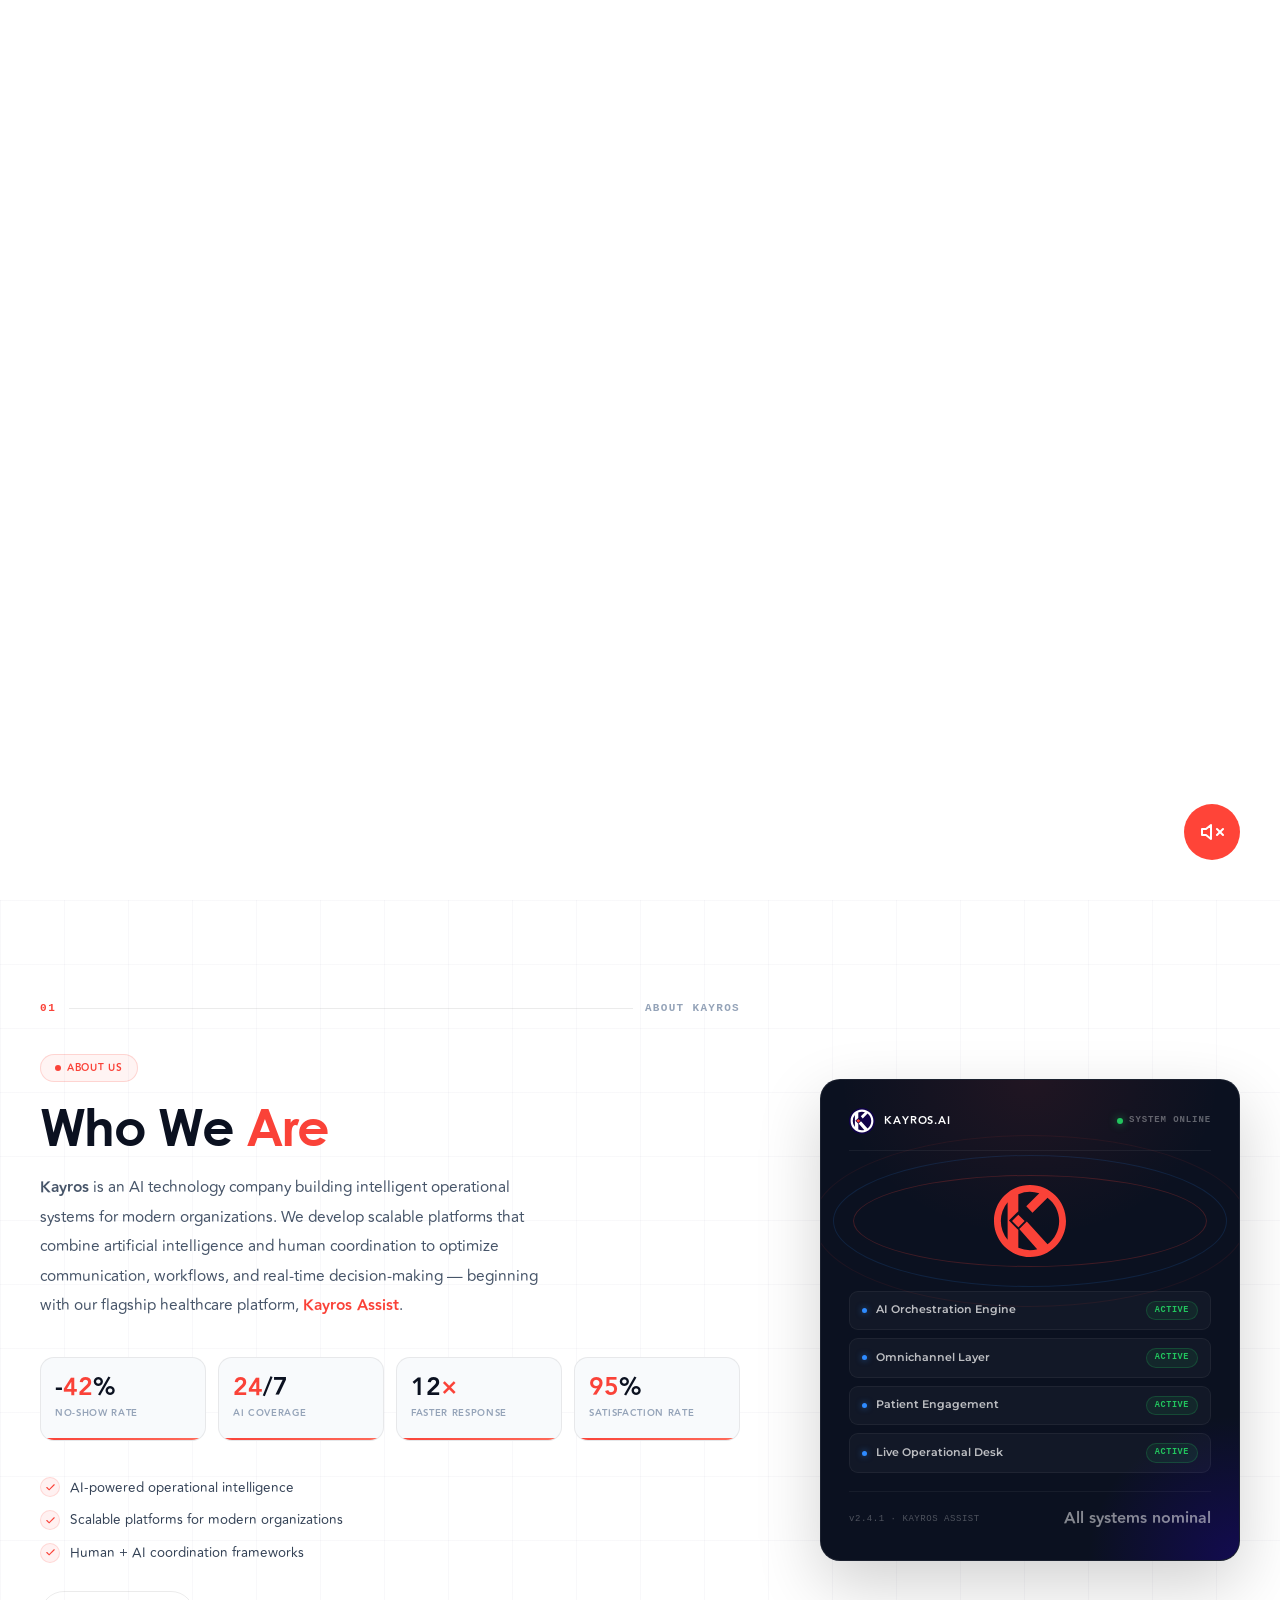
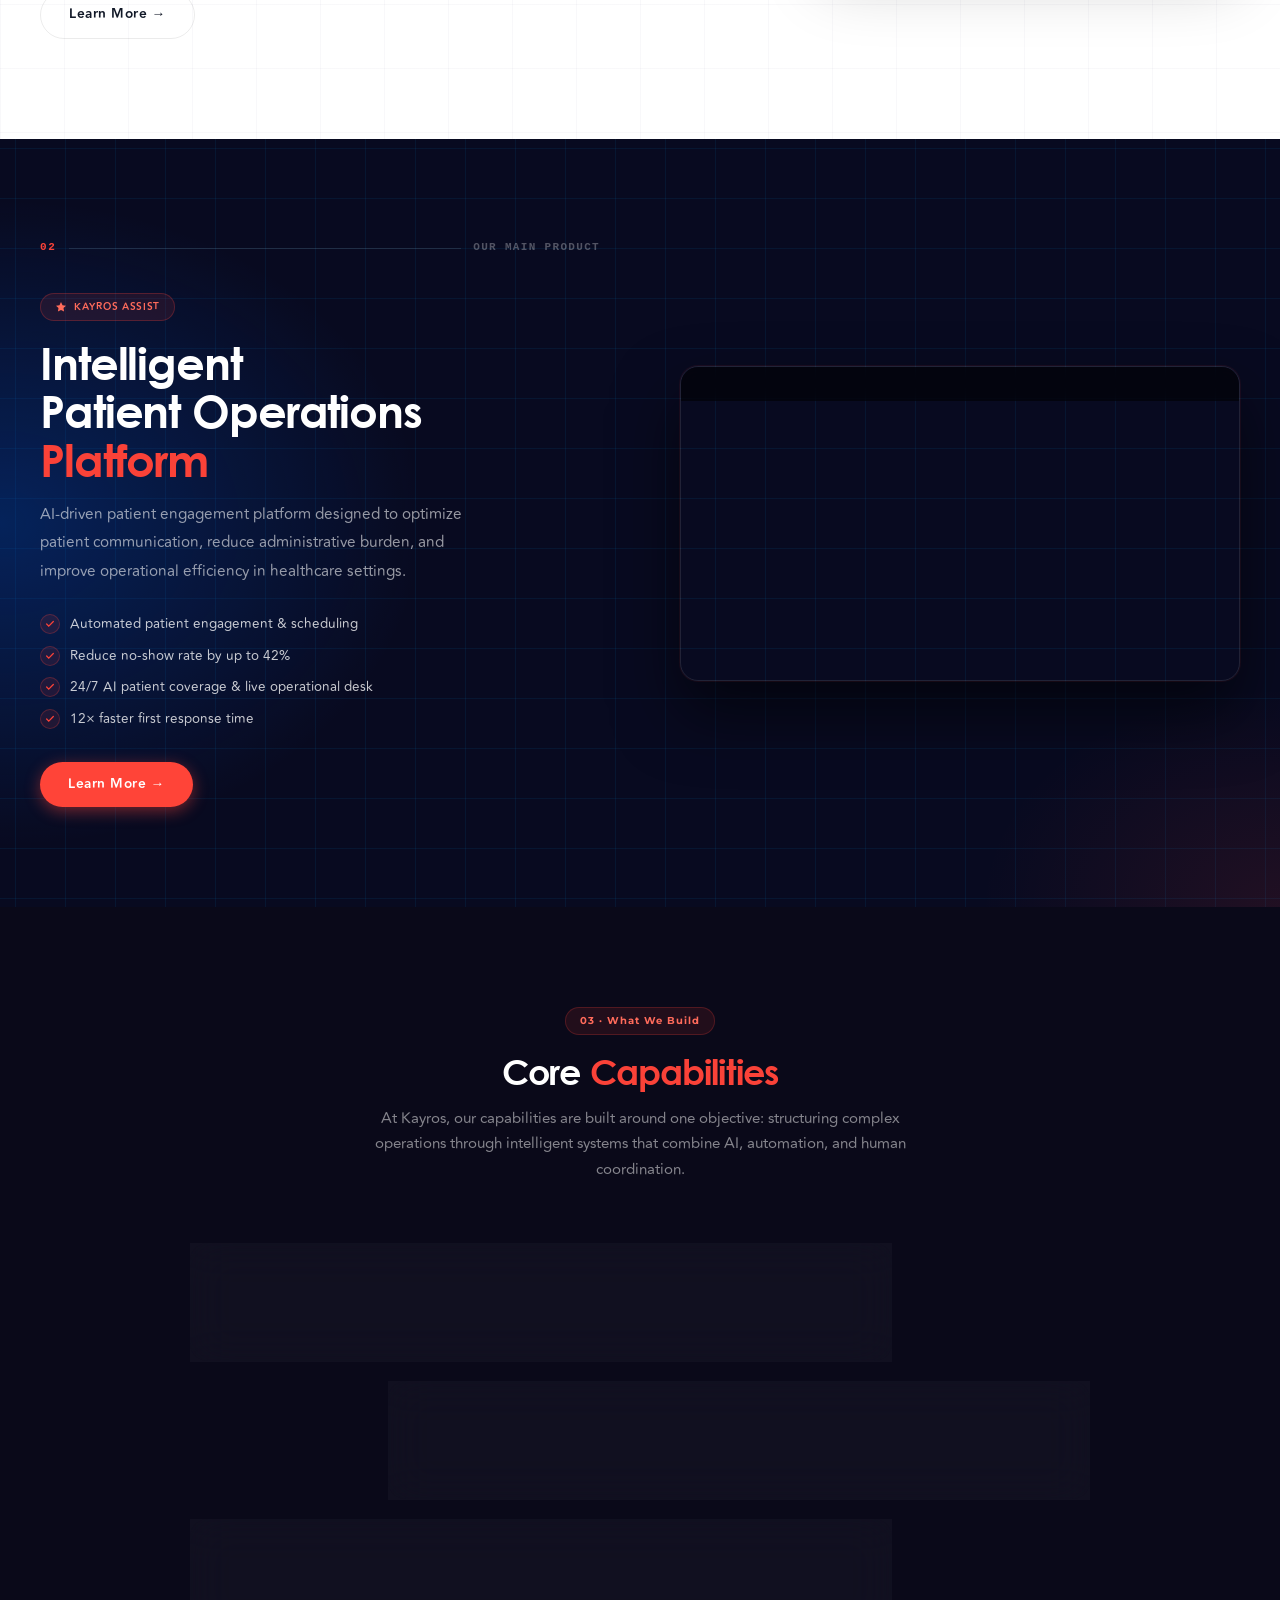
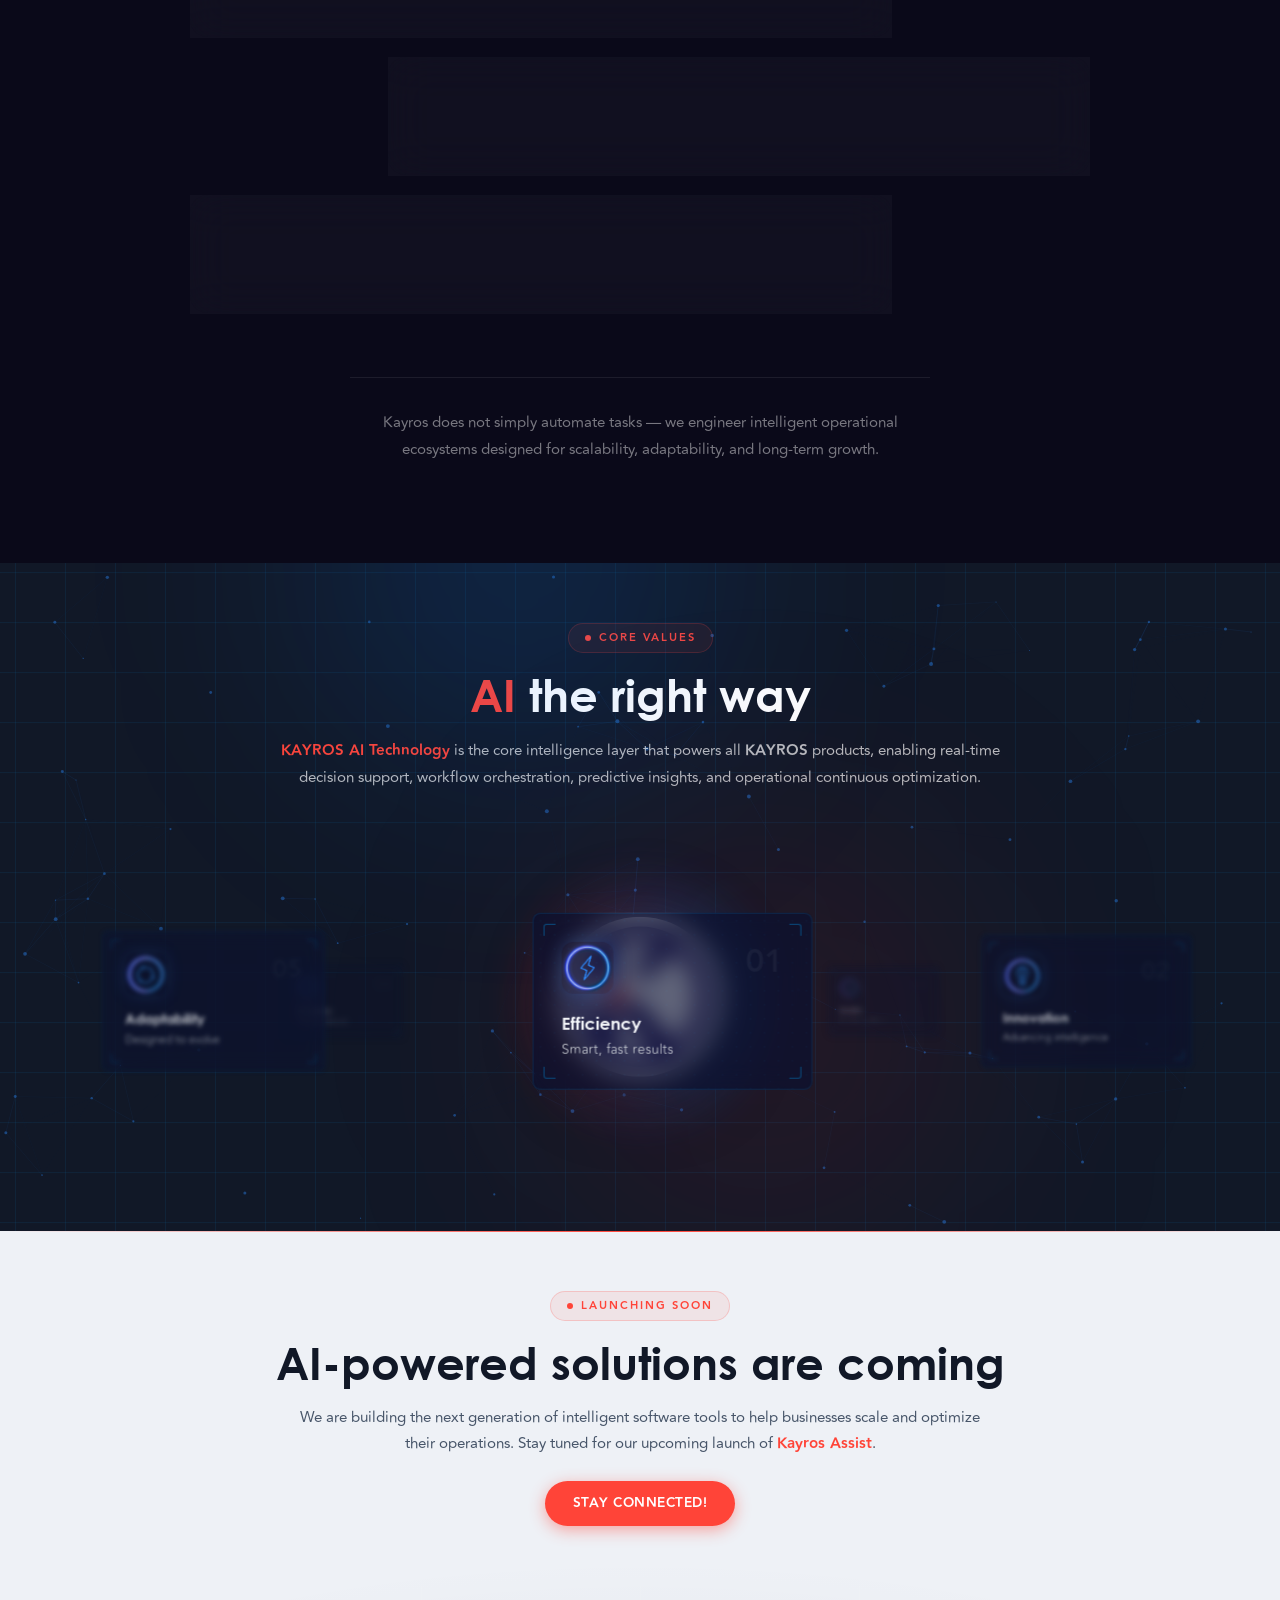
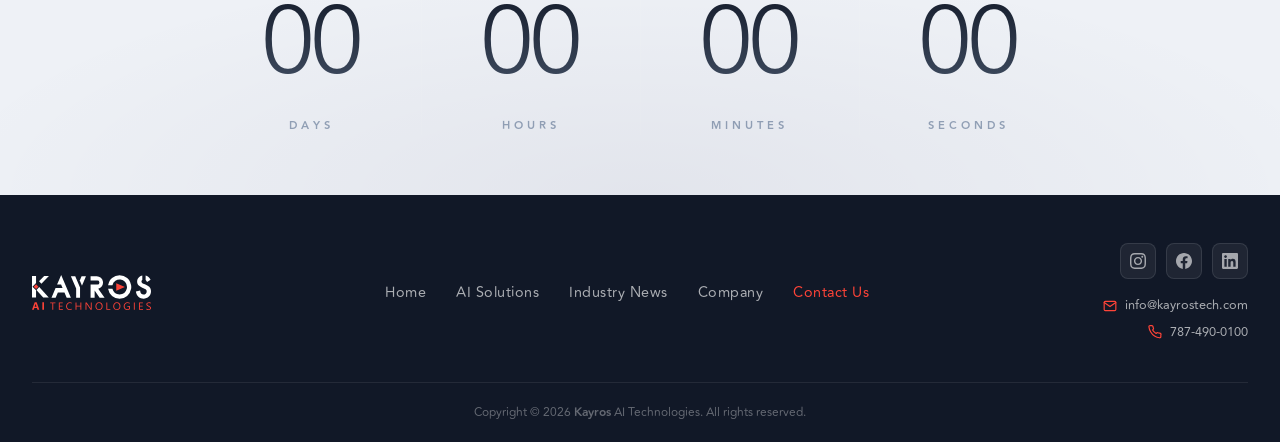
==== index.html @ 2e78a3ba "Refactor code structure for improved readability and maintainability" ====
<!doctype html>
<html lang="en">

<head>
  <meta charset="UTF-8" />
  <meta name="viewport" content="width=device-width, initial-scale=1.0" />
  <title>Kayros AI Technologies — Intelligent Operational Software</title>
  <meta name="description"
    content="Kayros is an AI technology company building intelligent operational systems for modern organizations." />
  <link rel="preconnect" href="https://fonts.googleapis.com" />
  <link rel="preconnect" href="https://fonts.gstatic.com" crossorigin />
  <link href="https://fonts.googleapis.com/css2?family=Montserrat:wght@300;400;500;600;700;800;900&display=swap"
    rel="stylesheet" />
  <link rel="stylesheet" href="css/styles.css" />
  <link rel="stylesheet" href="css/home.css" />
  <link rel="stylesheet" href="css/hero-kx.css" />
  <script src="https://cdnjs.cloudflare.com/ajax/libs/animejs/3.2.1/anime.min.js"></script>
  <link rel="icon" type="image/svg+xml" href="assets/iso_k/svg/k_iso_circular_w_bg_blue.svg" />
  <style>
    /* ── Kayros-Sections Components (dark + light variants) ── */

    /* Shared */
    .ks-section-inner { max-width: 1100px; width: 100%; margin: 0 auto; padding: 80px 40px; }

    /* Section label row */
    .ks-slabel { display: flex; align-items: center; gap: 14px; margin-bottom: 44px; }
    .ks-slabel__text { font-size: 10px; font-weight: 700; letter-spacing: 0.14em; text-transform: uppercase; white-space: nowrap; font-family: 'Montserrat', sans-serif; }
    .ks-slabel__line { flex: 1; height: 1px; }
    .ks-slabel--light .ks-slabel__text { color: #94A3B8; }
    .ks-slabel--light .ks-slabel__line { background: rgba(0,0,0,0.09); }
    .ks-slabel--dark .ks-slabel__text { color: rgba(255,255,255,0.32); }
    .ks-slabel--dark .ks-slabel__line { background: rgba(255,255,255,0.1); }

    /* Badge pill */
    .ks-badge { display: inline-flex; align-items: center; gap: 7px; font-size: 10px; font-weight: 700; padding: 5px 14px; border-radius: 999px; letter-spacing: 0.07em; text-transform: uppercase; margin-bottom: 18px; font-family: 'Montserrat', sans-serif; }
    .ks-badge--light { background: rgba(250,66,56,0.06); border: 1px solid rgba(250,66,56,0.18); color: #FA4238; }
    .ks-badge--dark  { background: rgba(250,66,56,0.12); border: 1px solid rgba(250,66,56,0.26); color: #FF6B5B; }
    .ks-badge__dot { width: 6px; height: 6px; border-radius: 50%; animation: ks-blink 2s infinite; }
    .ks-badge--light .ks-badge__dot { background: #FA4238; }
    .ks-badge--dark  .ks-badge__dot { background: #FF6B5B; }
    @keyframes ks-blink { 0%,100%{opacity:1;} 50%{opacity:0.3;} }

    /* Features list */
    .ks-feat-list { display: flex; flex-direction: column; gap: 13px; margin-bottom: 30px; }
    .ks-feat-item { display: flex; align-items: center; gap: 10px; font-size: 14px; line-height: 1.4; font-family: 'Montserrat', sans-serif; }
    .ks-feat-item--light { color: #334155; }
    .ks-feat-item--dark  { color: rgba(255,255,255,0.78); }
    .ks-feat-check { width: 22px; height: 22px; flex-shrink: 0; border-radius: 50%; display: inline-flex; align-items: center; justify-content: center; }
    .ks-feat-check--light { background: rgba(250,66,56,0.07); border: 1px solid rgba(250,66,56,0.16); color: #FA4238; }
    .ks-feat-check--dark  { background: rgba(250,66,56,0.12); color: #FF6B5B; }
    .ks-feat-check svg { width: 12px; height: 12px; }

    /* ── Card 1: About grid (light) ── */
    .ks-about-grid { display: grid; grid-template-columns: 1.15fr 0.85fr; gap: 72px; align-items: center; }
    .ks-about-heading { font-size: 2.65rem; font-weight: 900; color: #0B1120; line-height: 1.1; letter-spacing: -0.025em; margin: 14px 0 22px; }
    .ks-about-body { font-size: 1rem; line-height: 1.9; color: #475569; margin-bottom: 32px; max-width: 520px; }
    .ks-about-visual { display: flex; align-items: center; justify-content: center; }
    .ks-about-logo-wrap { position: relative; width: 280px; height: 280px; display: flex; align-items: center; justify-content: center; }
    .ks-about-logo { width: 160px; position: relative; z-index: 1; }

    /* ── Card 2: Assist grid (dark) ── */
    .ks-assist-grid { display: grid; grid-template-columns: 1fr 1fr; gap: 64px; align-items: center; }
    .ks-assist-heading { font-size: 2.4rem; font-weight: 900; color: #fff; line-height: 1.1; letter-spacing: -0.025em; margin: 14px 0 16px; }
    .ks-assist-lead { font-size: 1rem; line-height: 1.85; color: rgba(255,255,255,0.62); margin-bottom: 24px; }
    .ks-assist-video-wrap { border-radius: 20px; overflow: hidden; border: 1px solid rgba(255,255,255,0.08); box-shadow: 0 40px 80px -20px rgba(0,0,0,0.7); position: relative; }
    .ks-assist-video-wrap::before { content:''; position:absolute; inset:-1px; border-radius:21px; border:1px solid rgba(255,255,255,0.1); z-index:2; pointer-events:none; }
    .ks-assist-video-wrap video { width:100%; height:auto; display:block; max-height:440px; object-fit:cover; border-radius:20px; }

    /* ── Capabilities: Feature Hero ── */
    .ks-feat-hero { border-radius: 20px; padding: 44px; display: grid; grid-template-columns: 1fr 1fr; gap: 52px; align-items: center; margin-bottom: 20px; position: relative; overflow: hidden; background: linear-gradient(135deg, rgba(250,66,56,0.1) 0%, rgba(46,139,255,0.06) 100%); border: 1px solid rgba(250,66,56,0.16); }
    .ks-feat-hero::before { content:''; position:absolute; top:-60px; right:-60px; width:220px; height:220px; background:radial-gradient(circle, rgba(250,66,56,0.12) 0%, transparent 70%); border-radius:50%; pointer-events:none; }
    .ks-feat-hero > * { position: relative; }
    .ks-feat-hero h3 { font-size: 1.75rem; font-weight: 800; color: white; line-height: 1.15; margin: 14px 0; letter-spacing: -0.02em; }
    .ks-feat-hero p { font-size: 0.9rem; color: rgba(255,255,255,0.6); line-height: 1.75; margin-bottom: 22px; }
    .ks-hero-stats { display: flex; gap: 20px; flex-wrap: wrap; }
    .ks-hero-stat { display: inline-flex; align-items: center; gap: 7px; font-size: 12px; color: rgba(255,255,255,0.7); font-weight: 600; font-family: 'Montserrat', sans-serif; }
    .ks-hero-stat svg { width: 14px; height: 14px; stroke: #2E8BFF; fill: none; stroke-width: 2.5; flex-shrink: 0; }

    /* Workflow terminal */
    .ks-workflow-box { background: rgba(0,0,0,0.38); border-radius: 14px; padding: 22px; border: 1px solid rgba(255,255,255,0.06); font-family: 'Courier New', monospace; font-size: 12px; color: rgba(255,255,255,0.7); line-height: 2.1; }
    .ks-wf-head { display: flex; align-items: center; gap: 8px; margin-bottom: 14px; padding-bottom: 12px; border-bottom: 1px solid rgba(255,255,255,0.06); }
    .ks-wf-led { width: 8px; height: 8px; border-radius: 50%; background: #2E8BFF; box-shadow: 0 0 8px rgba(46,139,255,0.7); animation: ks-pulse 2s infinite; }
    @keyframes ks-pulse { 0%,100%{opacity:1;} 50%{opacity:0.3;} }
    .ks-wf-head span { font-size: 10px; letter-spacing: 0.12em; color: rgba(255,255,255,0.32); }
    .ks-wf-line { opacity: 0.4; }
    .ks-wf-line.wf2 { opacity: 0.65; }
    .ks-wf-line.wf3 { opacity: 0.82; }
    .ks-wf-line.wf4 { color: #2E8BFF; font-weight: 600; opacity: 1; }

    /* Cap grid 2×2 */
    .ks-cap-grid { display: grid; grid-template-columns: 1fr 1fr; gap: 16px; }
    .ks-cap-card { background: rgba(255,255,255,0.025); border: 1px solid rgba(255,255,255,0.07); border-radius: 16px; padding: 26px; position: relative; overflow: hidden; transition: transform 0.2s, border-color 0.25s; }
    .ks-cap-card:hover { transform: translateY(-2px); border-color: rgba(250,66,56,0.22); }
    .ks-cap-card::before { content:''; position:absolute; top:-40px; right:-40px; width:120px; height:120px; background:rgba(250,66,56,0.04); border-radius:50%; }
    .ks-cap-card > * { position: relative; }
    .ks-cap-head { display: flex; align-items: center; justify-content: space-between; margin-bottom: 16px; }
    .ks-cap-icon { width: 46px; height: 46px; background: rgba(250,66,56,0.1); border: 1px solid rgba(250,66,56,0.2); border-radius: 12px; display: flex; align-items: center; justify-content: center; }
    .ks-cap-icon svg { width: 22px; height: 22px; stroke: #FA4238; fill: none; stroke-width: 1.8; }
    .ks-cap-tag { font-size: 9px; font-weight: 700; color: #2E8BFF; background: rgba(46,139,255,0.08); border: 1px solid rgba(46,139,255,0.15); padding: 4px 10px; border-radius: 999px; letter-spacing: 0.07em; font-family: 'Montserrat', sans-serif; }
    .ks-cap-card h3 { font-size: 0.98rem; font-weight: 700; color: white; margin-bottom: 8px; letter-spacing: 0.01em; }
    .ks-cap-desc { font-size: 0.84rem; color: rgba(255,255,255,0.5); line-height: 1.6; margin-bottom: 16px; }

    /* Mini viz */
    .ks-bars { display: flex; gap: 5px; align-items: flex-end; height: 40px; }
    .ks-bar { width: 9px; border-radius: 3px; }
    .ks-ch-row { display: flex; gap: 9px; }
    .ks-ch-item { width: 36px; height: 36px; border-radius: 50%; background: rgba(46,139,255,0.08); border: 1px solid rgba(46,139,255,0.15); display: flex; align-items: center; justify-content: center; }
    .ks-ch-item svg { width: 16px; height: 16px; stroke: #2E8BFF; fill: none; stroke-width: 2; }
    .ks-case-rows { display: flex; flex-direction: column; gap: 8px; }
    .ks-case-row { display: flex; align-items: center; gap: 8px; font-size: 12px; color: rgba(255,255,255,0.6); font-family: 'Montserrat', sans-serif; }
    .ks-case-dot { width: 8px; height: 8px; border-radius: 50%; flex-shrink: 0; }
    .ks-metric { display: flex; align-items: center; gap: 10px; padding: 11px 14px; background: rgba(46,139,255,0.06); border: 1px solid rgba(46,139,255,0.12); border-radius: 10px; }
    .ks-metric svg { width: 20px; height: 20px; stroke: #2E8BFF; fill: none; stroke-width: 2; flex-shrink: 0; }
    .ks-metric span { font-size: 13px; color: rgba(255,255,255,0.88); font-weight: 700; font-family: 'Montserrat', sans-serif; }
    .ks-cap-footer { text-align: center; margin-top: 32px; }

    /* ── Core Capabilities Cascade — View B (DARK) ── */
    .kc-section { background: #0A0919; padding: 100px 40px; position: relative; }
    .kc-view-label { text-align: center; margin-bottom: 60px; }
    .kc-view-badge { display: inline-flex; align-items: center; gap: 7px; background: rgba(250,66,56,0.1); border: 1px solid rgba(250,66,56,0.22); color: #FF6B5B; border-radius: 999px; font-size: 10px; font-weight: 700; letter-spacing: 0.1em; padding: 5px 14px; margin-bottom: 16px; font-family: 'Montserrat', sans-serif; }
    .kc-view-title { font-size: 2.2rem; font-weight: 900; color: #ffffff; margin-bottom: 12px; letter-spacing: -0.025em; }
    .kc-view-title span { color: #FA4238; }
    .kc-view-sub { font-size: 0.95rem; color: rgba(255,255,255,0.5); max-width: 580px; margin: 0 auto; line-height: 1.7; }
    .kc-inner { max-width: 900px; margin: 0 auto; }
    .kc-cascade { position: relative; display: flex; flex-direction: column; }
    .kc-card { position: relative; width: 78%; background: rgba(255,255,255,0.03); border: 1px solid rgba(255,255,255,0.08); border-radius: 18px; padding: 2rem 2.5rem; margin-top: 1.25rem; cursor: pointer; backdrop-filter: blur(20px); transition: all 0.45s cubic-bezier(0.2,0.8,0.2,1); }
    .kc-card:first-child { margin-top: 0; }
    .kc-card.kc-left  { align-self: flex-start; }
    .kc-card.kc-right { align-self: flex-end; }
    .kc-card:hover { transform: translateY(-3px); border-color: rgba(250,66,56,0.2); box-shadow: 0 12px 40px rgba(0,0,0,0.4); }
    .kc-card:hover .kc-icon { border-color: rgba(250,66,56,0.5); box-shadow: 0 0 20px rgba(250,66,56,0.25); }
    .kc-card:hover .kc-icon svg { stroke: #FA4238; transform: scale(1.1); }
    .kc-card.kc-open { border-color: rgba(46,139,255,0.35); box-shadow: 0 0 0 1px rgba(46,139,255,0.2), 0 8px 32px rgba(0,0,0,0.4); }
    .kc-card.kc-open .kc-extra { max-height: 400px; opacity: 1; margin-top: 1.4rem; padding-top: 1.4rem; border-top: 1px solid rgba(255,255,255,0.08); }
    .kc-cbody { display: flex; align-items: flex-start; gap: 1.4rem; position: relative; z-index: 2; }
    .kc-card.kc-right .kc-cbody { flex-direction: row-reverse; }
    .kc-icon { width: 52px; height: 52px; min-width: 52px; border-radius: 14px; border: 1px solid rgba(46,139,255,0.25); background: rgba(46,139,255,0.06); display: flex; align-items: center; justify-content: center; transition: all 0.4s; }
    .kc-icon svg { width: 22px; height: 22px; stroke: #2E8BFF; fill: none; stroke-width: 1.8; transition: all 0.4s; filter: drop-shadow(0 0 6px rgba(46,139,255,0.4)); }
    .kc-ctext { flex: 1; }
    .kc-card.kc-right .kc-ctext { text-align: right; }
    .kc-cname { font-size: 0.95rem; font-weight: 800; color: rgba(255,255,255,0.92); line-height: 1.3; margin-bottom: 6px; letter-spacing: 0.02em; font-family: 'Montserrat', sans-serif; }
    .kc-cdesc { font-size: 0.85rem; color: rgba(255,255,255,0.45); line-height: 1.65; }
    .kc-extra { max-height: 0; opacity: 0; overflow: hidden; transition: all 450ms ease-in-out; }
    .kc-etitle { font-size: 0.92rem; font-weight: 700; color: #2E8BFF; margin-bottom: 10px; }
    .kc-etext { font-size: 0.88rem; color: rgba(255,255,255,0.72); line-height: 1.75; margin-bottom: 10px; }
    .kc-etext:last-child { margin-bottom: 0; }
    .kc-conclusion { text-align: center; font-size: 0.95rem; line-height: 1.75; color: rgba(255,255,255,0.45); max-width: 580px; margin: 4rem auto 0; padding-top: 2rem; border-top: 1px solid rgba(255,255,255,0.08); }

    /* ── Card 1: Clean k-assist style (inspired by kayros-sections.html) ── */
    .who-kx-wrap { width: 100%; padding: 80px 40px; }
    .who-kx-label { display: flex; align-items: center; gap: 14px; max-width: 1100px; margin: 0 auto 28px; }
    .who-kx-label span { font-size: 10px; font-weight: 700; letter-spacing: 0.14em; text-transform: uppercase; color: #94A3B8; white-space: nowrap; }
    .who-kx-label div { flex: 1; height: 1px; background: rgba(0,0,0,0.09); }
    .who-kx-card { max-width: 1100px; margin: 0 auto; background: #fff; border: 1px solid rgba(0,0,0,0.08); border-radius: 20px; padding: 48px; display: grid; grid-template-columns: 1fr 220px; gap: 52px; align-items: center; box-shadow: 0 4px 24px rgba(0,0,0,0.06); }
    .who-kx-pill { display: inline-flex; align-items: center; gap: 6px; background: rgba(250,66,56,0.06); border: 1px solid rgba(250,66,56,0.18); color: #FA4238; font-size: 10px; font-weight: 700; padding: 5px 14px; border-radius: 999px; letter-spacing: 0.07em; text-transform: uppercase; margin-bottom: 18px; }
    .who-kx-dot { width: 6px; height: 6px; border-radius: 50%; background: #FA4238; animation: ks-blink 2s infinite; }
    .who-kx-h2 { font-size: 2.4rem; font-weight: 900; color: #0B1120; letter-spacing: -0.025em; line-height: 1.1; margin: 0 0 16px; }
    .who-kx-p { font-size: 0.95rem; line-height: 1.85; color: #475569; margin-bottom: 24px; max-width: 520px; }
    .who-kx-feats { display: flex; flex-direction: column; gap: 11px; margin-bottom: 28px; }
    .who-kx-feat { display: flex; align-items: center; gap: 10px; font-size: 13.5px; color: #334155; }
    .who-kx-check { width: 20px; height: 20px; flex-shrink: 0; border-radius: 50%; background: rgba(250,66,56,0.07); border: 1px solid rgba(250,66,56,0.15); display: flex; align-items: center; justify-content: center; }
    .who-kx-check svg { width: 11px; height: 11px; stroke: #FA4238; fill: none; stroke-width: 2.5; stroke-linecap: round; }
    .who-kx-visual { display: flex; align-items: center; justify-content: center; position: relative; height: 240px; }
    .who-kx-visual img { width: 160px; position: relative; z-index: 2; }
    .who-kx-rings { position: absolute; inset: 0; border-radius: 50%; border: 1px solid rgba(16,2,73,0.08); box-shadow: 0 0 0 24px rgba(16,2,73,0.03), 0 0 0 48px rgba(16,2,73,0.015), 0 0 0 72px rgba(16,2,73,0.008); }

    /* ── Card 2: Remove K pattern, keep clean dark ── */
    .product-standalone-section::before {
      background:
        radial-gradient(ellipse 60% 80% at 0% 50%, rgba(26,5,128,0.7) 0%, transparent 55%),
        radial-gradient(ellipse 50% 60% at 100% 100%, rgba(250,66,56,0.15) 0%, transparent 55%);
    }
    /* Kill the repeating K tiles */
    .product-standalone-section::after { content: none !important; }

    /* ── Button fix: secondary on dark ── */
    .cap-standalone-section .btn-secondary,
    .product-standalone-section .btn-secondary,
    .kc-section .btn-secondary {
      color: #fff;
      border-color: rgba(255,255,255,0.28);
    }
    .cap-standalone-section .btn-secondary:hover,
    .product-standalone-section .btn-secondary:hover {
      background: rgba(255,255,255,0.09);
      border-color: rgba(255,255,255,0.6);
      color: #fff;
    }
    .cap-standalone-section .btn-secondary { color: #fff; border-color: rgba(255,255,255,0.28); }
    .ks-cap-footer .btn-secondary { color: #fff !important; border-color: rgba(255,255,255,0.28) !important; }
    .ks-cap-footer .btn-secondary:hover { background: rgba(255,255,255,0.09) !important; border-color: rgba(255,255,255,0.6) !important; }

    /* ════════════════════════════════════════════════
       kx-about — 01 ABOUT KAYROS (professional + tech)
    ════════════════════════════════════════════════ */
    .kx-about {
      background: #ffffff;
      padding: 100px 40px;
      position: relative; overflow: hidden;
    }
    /* Subtle tech grid background */
    .kx-about::before {
      content: ''; position: absolute; inset: 0;
      background-image:
        linear-gradient(rgba(16,2,73,0.028) 1px, transparent 1px),
        linear-gradient(90deg, rgba(16,2,73,0.028) 1px, transparent 1px);
      background-size: 64px 64px;
      pointer-events: none;
    }
    .kx-about-inner {
      max-width: 1200px; margin: 0 auto;
      display: grid; grid-template-columns: 1fr 420px;
      gap: 80px; align-items: center;
      position: relative; z-index: 1;
    }

    /* Shared section label */
    .kx-label { display: flex; align-items: center; gap: 12px; margin-bottom: 36px; }
    .kx-label__num { font-size: 11px; font-weight: 700; letter-spacing: 0.16em; text-transform: uppercase; color: #FA4238; font-family: 'Courier New', monospace; }
    .kx-label__line { flex: 1; height: 1px; }
    .kx-label--light .kx-label__line { background: rgba(0,0,0,0.08); }
    .kx-label--dark  .kx-label__line { background: rgba(255,255,255,0.1); }
    .kx-label__tag { font-size: 11px; font-weight: 600; letter-spacing: 0.12em; text-transform: uppercase; font-family: 'Courier New', monospace; }
    .kx-label--light .kx-label__tag { color: #94A3B8; }
    .kx-label--dark  .kx-label__tag { color: rgba(255,255,255,0.3); }

    .kx-heading { font-size: 3.2rem; font-weight: 900; color: #0B1120; line-height: 1.05; letter-spacing: -0.03em; margin-bottom: 20px; }
    .kx-heading em { color: #FA4238; font-style: normal; }
    .kx-body { font-size: 0.97rem; line-height: 1.9; color: #475569; margin-bottom: 36px; max-width: 500px; }

    /* Stats row */
    .kx-stats-grid { display: grid; grid-template-columns: repeat(4,1fr); gap: 12px; margin-bottom: 36px; }
    .kx-stat-box { background: #F8FAFC; border: 1px solid rgba(0,0,0,0.07); border-radius: 14px; padding: 18px 14px; position: relative; overflow: hidden; }
    .kx-stat-box::after { content:''; position:absolute; bottom:0; left:0; right:0; height:2px; background:linear-gradient(90deg,#FA4238,#FF6B5B); border-radius:0 0 14px 14px; }
    .kx-stat-box__val { font-size: 1.55rem; font-weight: 900; color: #0B1120; line-height: 1; margin-bottom: 6px; }
    .kx-stat-box__val em { color: #FA4238; font-style: normal; }
    .kx-stat-box__lab { font-size: 9.5px; font-weight: 700; letter-spacing: 0.07em; text-transform: uppercase; color: #94A3B8; }

    /* Tech system card (right visual) */
    .kx-sys-card {
      background: #0B1120; border-radius: 20px; padding: 28px;
      border: 1px solid rgba(255,255,255,0.07);
      box-shadow: 0 24px 64px rgba(0,0,0,0.18), 0 0 0 1px rgba(255,255,255,0.04);
      position: relative; overflow: hidden;
    }
    .kx-sys-card::before {
      content:''; position:absolute; inset:0;
      background:
        radial-gradient(ellipse 70% 50% at 50% 0%, rgba(250,66,56,0.09) 0%, transparent 65%),
        radial-gradient(ellipse 60% 50% at 100% 100%, rgba(26,5,128,0.5) 0%, transparent 60%);
      pointer-events:none;
    }
    .kx-sys-header { display:flex; align-items:center; justify-content:space-between; margin-bottom:20px; padding-bottom:16px; border-bottom:1px solid rgba(255,255,255,0.06); position:relative; }
    .kx-sys-brand { display:flex; align-items:center; gap:9px; }
    .kx-sys-brand img { width:26px; height:26px; }
    .kx-sys-brand span { font-size:11px; font-weight:700; letter-spacing:0.08em; color:white; }
    .kx-sys-status { display:flex; align-items:center; gap:6px; font-size:9px; font-weight:700; letter-spacing:0.1em; color:rgba(255,255,255,0.35); font-family:'Courier New',monospace; }
    .kx-sys-led { width:6px; height:6px; border-radius:50%; background:#22C55E; box-shadow:0 0 8px rgba(34,197,94,0.7); animation:ks-blink 2.5s infinite; }

    .kx-sys-logo-wrap { display:flex; align-items:center; justify-content:center; margin:20px 0; position:relative; height:100px; }
    .kx-sys-logo { width:72px; height:72px; position:relative; z-index:2; }
    .kx-sys-ring { position:absolute; border-radius:50%; }
    .kx-sys-ring:nth-child(1) { inset:4px; border:1px solid rgba(250,66,56,0.22); animation:kx-spin 18s linear infinite; }
    .kx-sys-ring:nth-child(2) { inset:-16px; border:1px solid rgba(46,139,255,0.14); animation:kx-spin 26s linear infinite reverse; }
    .kx-sys-ring:nth-child(3) { inset:-36px; border:1px solid rgba(250,66,56,0.08); animation:kx-spin 35s linear infinite; }
    @keyframes kx-spin { from{transform:rotate(0deg);} to{transform:rotate(360deg);} }

    .kx-sys-list { display:flex; flex-direction:column; gap:8px; position:relative; }
    .kx-sys-item { display:flex; align-items:center; justify-content:space-between; padding:9px 12px; background:rgba(255,255,255,0.03); border:1px solid rgba(255,255,255,0.05); border-radius:9px; }
    .kx-sys-item-left { display:flex; align-items:center; gap:9px; }
    .kx-sys-dot { width:5px; height:5px; border-radius:50%; background:#2E8BFF; box-shadow:0 0 6px rgba(46,139,255,0.6); }
    .kx-sys-name { font-size:10.5px; font-weight:600; color:rgba(255,255,255,0.72); font-family:'Montserrat',sans-serif; }
    .kx-sys-badge { font-size:8.5px; font-weight:700; letter-spacing:0.07em; text-transform:uppercase; color:#22C55E; background:rgba(34,197,94,0.09); border:1px solid rgba(34,197,94,0.22); padding:2px 8px; border-radius:999px; font-family:'Courier New',monospace; }
    .kx-sys-footer { margin-top:18px; padding-top:14px; border-top:1px solid rgba(255,255,255,0.05); display:flex; align-items:center; justify-content:space-between; position:relative; }
    .kx-sys-footer span { font-size:9px; color:rgba(255,255,255,0.28); font-family:'Courier New',monospace; letter-spacing:0.06em; }
    .kx-sys-footer strong { color:rgba(255,255,255,0.5); font-weight:600; }

    /* ════════════════════════════════════════════════
       kx-product — 02 KAYROS ASSIST (dark, tech)
    ════════════════════════════════════════════════ */
    .kx-product {
      background-color: #080a20;
      background-image:
        linear-gradient(rgba(0,168,255,0.08) 1px, transparent 1px),
        linear-gradient(90deg, rgba(0,168,255,0.08) 1px, transparent 1px);
      background-size: 50px 50px;
      background-position: center center;
      padding: 100px 40px;
      position: relative; overflow: hidden;
    }
    .kx-product::before {
      content:''; position:absolute; inset:0;
      background:
        radial-gradient(ellipse 55% 70% at 0% 50%, rgba(0,80,200,0.35) 0%, transparent 60%),
        radial-gradient(ellipse 45% 55% at 100% 100%, rgba(250,66,56,0.1) 0%, transparent 52%);
      pointer-events:none;
    }
    .kx-product::after { content: none; }
    .kx-product-inner {
      max-width: 1200px; margin: 0 auto;
      display: grid; grid-template-columns: 1fr 1fr;
      gap: 80px; align-items: center;
      position: relative; z-index: 1;
    }
    .kx-product-badge { display:inline-flex; align-items:center; gap:7px; background:rgba(250,66,56,0.1); border:1px solid rgba(250,66,56,0.25); color:#FF6B5B; font-size:10px; font-weight:700; padding:5px 14px; border-radius:999px; letter-spacing:0.07em; text-transform:uppercase; margin-bottom:18px; }
    .kx-product-badge svg { width:12px; height:12px; flex-shrink:0; }
    .kx-product-heading { font-size: 2.8rem; font-weight: 900; color: white; line-height: 1.08; letter-spacing: -0.025em; margin: 0 0 16px; }
    .kx-product-heading em { color: #FA4238; font-style: normal; }
    .kx-product-lead { font-size: 0.96rem; line-height: 1.85; color: rgba(255,255,255,0.58); margin-bottom: 28px; max-width: 460px; }
    .kx-product-feats { display:flex; flex-direction:column; gap:10px; margin-bottom:32px; }
    .kx-product-feat { display:flex; align-items:center; gap:10px; font-size:13.5px; color:rgba(255,255,255,0.78); }
    .kx-product-check { width:20px; height:20px; flex-shrink:0; border-radius:50%; background:rgba(250,66,56,0.1); border:1px solid rgba(250,66,56,0.25); display:flex; align-items:center; justify-content:center; }
    .kx-product-check svg { width:10px; height:10px; stroke:#FA4238; fill:none; stroke-width:3; stroke-linecap:round; }

    /* Video with chrome bar */
    .kx-video-wrap { border-radius: 18px; overflow: hidden; border: 1px solid rgba(255,255,255,0.1); box-shadow: 0 0 0 1px rgba(250,66,56,0.07), 0 32px 64px rgba(0,0,0,0.55); position: relative; }
    .kx-video-chrome { display:flex; align-items:center; gap:6px; padding:0 14px; height:34px; background:rgba(0,0,0,0.55); backdrop-filter:blur(8px); }
    .kx-chrome-dot { width:10px; height:10px; border-radius:50%; }
    .kx-video-wrap video { width:100%; display:block; max-height:420px; object-fit:cover; }

    /* Responsive */
    @media (max-width: 1024px) {
      .kx-about { padding: 72px 24px; }
      .kx-product { padding: 72px 24px; }
      .kx-about-inner { grid-template-columns: 1fr; gap: 48px; }
      .kx-about-visual { display: none; }
      .kx-product-inner { grid-template-columns: 1fr; gap: 48px; }
      .kx-heading { font-size: 2.4rem; }
      .kx-product-heading { font-size: 2.2rem; }
      .kx-stats-grid { grid-template-columns: repeat(2,1fr); }
    }
    @media (max-width: 600px) {
      .kx-stats-grid { grid-template-columns: repeat(2,1fr); }
      .kx-heading { font-size: 2rem; }
    }
    /* ── Remove ks-feat-hero gradient background ── */
    .ks-feat-hero {
      background: rgba(255,255,255,0.025);
      border-color: rgba(255,255,255,0.07);
    }
    .ks-feat-hero::before { display: none; }

    /* ════════════════════════════════════════════════
       Kayros Modal System — sys-card aesthetic
    ════════════════════════════════════════════════ */
    #whoModal .modal-box,
    #capModal .modal-box {
      display: flex; flex-direction: column;
      grid-template-columns: unset;
      background: #0B1120;
      border: 1px solid rgba(255,255,255,0.07);
      border-radius: 20px;
      overflow: hidden;
      max-height: 88vh;
      width: 100%;
      box-shadow: 0 32px 80px rgba(0,0,0,0.7), 0 0 0 1px rgba(255,255,255,0.04);
    }
    #whoModal .modal-box { max-width: 500px; }
    #capModal .modal-box { max-width: 540px; }

    /* Hide original structure panels */
    #whoModal .modal-left,
    #whoModal .who-modal-tooltip-body,
    #capModal .modal-left,
    #capModal .modal-right { display: none !important; }

    /* Hide K tiles */
    #capModal .bg-mosaic-strong,
    #whoModal .bg-mosaic-strong { display: none; }

    /* km-modal inner wrapper */
    .km-modal { display: flex; flex-direction: column; height: 100%; }

    /* Header */
    .km-header {
      display: flex; align-items: center; justify-content: space-between;
      padding: 16px 20px; border-bottom: 1px solid rgba(255,255,255,0.06);
      flex-shrink: 0;
    }
    .km-brand { display: flex; align-items: center; gap: 9px; }
    .km-brand img { width: 26px; height: 26px; }
    .km-brand span { font-size: 11px; font-weight: 700; letter-spacing: 0.08em; color: white; font-family: 'Montserrat', sans-serif; }
    .km-status { display: flex; align-items: center; gap: 6px; font-size: 9px; font-weight: 700; letter-spacing: 0.1em; color: rgba(255,255,255,0.35); font-family: 'Courier New', monospace; }
    .km-led { width: 6px; height: 6px; border-radius: 50%; background: #22C55E; box-shadow: 0 0 8px rgba(34,197,94,0.7); animation: ks-blink 2.5s infinite; }

    /* Logo + rings */
    .km-logo-wrap {
      display: flex; align-items: center; justify-content: center;
      position: relative; height: 110px; margin: 20px 0 12px; flex-shrink: 0;
    }
    .km-logo { width: 68px; height: 68px; position: relative; z-index: 2; }
    .km-ring { position: absolute; border-radius: 50%; }
    .km-ring:nth-child(1) { inset: 4px; border: 1px solid rgba(250,66,56,0.22); animation: kx-spin 18s linear infinite; }
    .km-ring:nth-child(2) { inset: -16px; border: 1px solid rgba(46,139,255,0.14); animation: kx-spin 26s linear infinite reverse; }
    .km-ring:nth-child(3) { inset: -36px; border: 1px solid rgba(250,66,56,0.08); animation: kx-spin 35s linear infinite; }

    /* Scrollable body */
    .km-body { flex: 1; overflow-y: auto; padding: 4px 20px 8px; }
    .km-body::-webkit-scrollbar { width: 3px; }
    .km-body::-webkit-scrollbar-thumb { background: rgba(255,255,255,0.1); border-radius: 2px; }

    /* Row items */
    .km-list { display: flex; flex-direction: column; gap: 8px; }
    .km-item {
      display: flex; align-items: flex-start; gap: 12px;
      padding: 11px 14px;
      background: rgba(255,255,255,0.03); border: 1px solid rgba(255,255,255,0.05);
      border-radius: 10px; transition: border-color 0.2s;
    }
    .km-item:hover { border-color: rgba(250,66,56,0.18); }
    .km-dot { width: 5px; height: 5px; border-radius: 50%; background: #2E8BFF; box-shadow: 0 0 6px rgba(46,139,255,0.6); flex-shrink: 0; margin-top: 5px; }
    .km-item-body { flex: 1; min-width: 0; }
    .km-item-name { font-size: 10.5px; font-weight: 700; color: white; font-family: 'Montserrat', sans-serif; line-height: 1.3; }
    .km-item-desc { font-size: 10.5px; color: rgba(255,255,255,0.88); line-height: 1.6; margin-top: 4px; font-family: 'Montserrat', sans-serif; }
    .km-item-note { font-size: 10px; color: rgba(46,139,255,0.85); line-height: 1.5; margin-top: 7px; padding: 6px 10px; background: rgba(46,139,255,0.06); border-left: 2px solid rgba(46,139,255,0.28); border-radius: 0 5px 5px 0; font-family: 'Montserrat', sans-serif; }
    .km-body strong { color: #FA4238; }
    .km-badge { font-size: 8px; font-weight: 700; letter-spacing: 0.07em; text-transform: uppercase; color: #22C55E; background: rgba(34,197,94,0.09); border: 1px solid rgba(34,197,94,0.22); padding: 3px 9px; border-radius: 999px; font-family: 'Courier New', monospace; white-space: nowrap; flex-shrink: 0; margin-top: 2px; }

    /* Footer */
    .km-footer {
      display: flex; align-items: center; justify-content: space-between;
      padding: 13px 20px; border-top: 1px solid rgba(255,255,255,0.05); flex-shrink: 0;
    }
    .km-footer span { font-size: 9px; color: rgba(255,255,255,0.28); font-family: 'Courier New', monospace; letter-spacing: 0.06em; }
    .km-footer strong { font-size: 9px; color: rgba(255,255,255,0.5); font-weight: 600; font-family: 'Courier New', monospace; }

    #whoModal .modal-close,
    #capModal .modal-close { top: 12px; right: 14px; }

    /* Remaining responsive */
    @media (max-width: 900px) {
      .ks-feat-hero { grid-template-columns: 1fr; padding: 28px; }
      .ks-cap-grid { grid-template-columns: 1fr; }
      .kc-card, .kc-card.kc-right { width: 100%; }
      .kc-card.kc-right .kc-cbody { flex-direction: row; }
      .kc-card.kc-right .kc-ctext { text-align: left; }
      .kc-section { padding: 72px 24px; }
    }

    @media (max-width: 540px) {
      .kc-section { padding: 52px 16px; }
      .kc-view-label { margin-bottom: 36px; }
      .kc-view-title { font-size: 1.75rem; }
      .kc-view-sub { font-size: 0.88rem; }
      .kc-card { padding: 1.1rem 1.15rem; margin-top: 0.65rem; border-radius: 14px; }
      .kc-cbody { gap: 0.9rem; }
      .kc-icon { width: 42px; height: 42px; min-width: 42px; border-radius: 11px; }
      .kc-icon svg { width: 18px; height: 18px; }
      .kc-cname { font-size: 0.82rem; margin-bottom: 4px; }
      .kc-cdesc { font-size: 0.8rem; line-height: 1.55; }
      .kc-card.kc-open .kc-extra { margin-top: 1rem; padding-top: 1rem; }
      .kc-etitle { font-size: 0.84rem; margin-bottom: 8px; }
      .kc-etext { font-size: 0.82rem; line-height: 1.65; }
      .kc-conclusion { font-size: 0.85rem; margin-top: 2.5rem; padding-top: 1.5rem; }
    }
  </style>
</head>

<body class="home-transparent-header">
  <!-- ═══════════════════════════════════════════════════════════
     INTRO PRELOADER (Runs once per session)
═══════════════════════════════════════════════════════════ -->


  <div id="introOverlay">
    <video id="introVideo" playsinline muted autoplay class="intro-video-fill">
      <source
        src="https://f7n.edf.myftpupload.com/wp-content/uploads/2026/02/WhatsApp-Video-2026-02-05-at-10.57.05-AM.mp4"
        type="video/mp4">
    </video>
    <button id="introSoundBtn" class="intro-sound-btn">
      <svg width="24" height="24" viewBox="0 0 24 24" fill="none" stroke="currentColor" stroke-width="2"
        stroke-linecap="round" stroke-linejoin="round">
        <polygon points="11 5 6 9 2 9 2 15 6 15 11 19 11 5"></polygon>
        <line x1="23" y1="9" x2="17" y2="15"></line>
        <line x1="17" y1="9" x2="23" y2="15"></line>
      </svg>
    </button>
  </div>
  <audio id="kayros-sound" src="https://f7n.edf.myftpupload.com/wp-content/uploads/2026/02/kayros-sound.mp3"
    preload="auto"></audio>

  <script>
    document.addEventListener('DOMContentLoaded', () => {
      const overlay = document.getElementById('introOverlay');
      const introAudio = document.getElementById('kayros-sound');
      const introVideo = document.getElementById('introVideo');
      const soundBtn = document.getElementById('introSoundBtn');

      // Solo correr una vez por sesión
      if (sessionStorage.getItem('kayrosIntroPlayed')) {
        overlay.style.display = 'none';
        return;
      }

      sessionStorage.setItem('kayrosIntroPlayed', 'true');

      // Intentar reproducir audio con el video (la mayoría de navegadores bloquearán esto sin interacción)
      // Como el video tiene 'muted' y 'autoplay' en el HTML, ya está corriendo.
      const playPromise = introAudio.play();

      if (playPromise !== undefined) {
        playPromise.then(() => {
          // Autoplay de audio funcionó
          introVideo.currentTime = 0;
        }).catch(error => {
          // Audio bloqueado
          soundBtn.style.display = 'flex';
        });
      } else {
        // Fallback extra
        soundBtn.style.display = 'flex';
      }

      // Al hacer clic en el botón de sonido
      soundBtn.addEventListener('click', () => {
        // Asegurar que tanto el audio como el video estén sincronizados y corriendo
        introAudio.currentTime = introVideo.currentTime || 0;
        introAudio.play().catch(e => console.error("Error reproduciendo audio:", e));
        introVideo.play().catch(e => console.error("Error reproduciendo video:", e)); // Forzar por si se pausó

        // Cambiar el ícono a sonido activado
        soundBtn.innerHTML = '<svg width="24" height="24" viewBox="0 0 24 24" fill="none" stroke="currentColor" stroke-width="2" stroke-linecap="round" stroke-linejoin="round"><polygon points="11 5 6 9 2 9 2 15 6 15 11 19 11 5"></polygon><path d="M19.07 4.93a10 10 0 0 1 0 14.14M15.54 8.46a5 5 0 0 1 0 7.07"></path></svg>';
        soundBtn.style.animation = 'none'; // Detener pulsación
        setTimeout(() => {
          soundBtn.style.opacity = '0';
        }, 800);
      });

      // Cerrar intro al terminar
      function endIntro() {
        overlay.style.opacity = '0';
        overlay.style.pointerEvents = 'none';
        setTimeout(() => {
          overlay.style.display = 'none';
        }, 850);
      }

      introVideo.addEventListener('ended', endIntro);

      // Respaldo por si el video falla en cargar
      setTimeout(() => {
        if (overlay.style.display !== 'none' && introVideo.currentTime === 0) {
          endIntro();
        }
      }, 5000);
    });
  </script>
  <!-- ═══════════════════════════════════════════════════════════
     HEADER GLOBAL — editá components/header.html
═══════════════════════════════════════════════════════════ -->
  <div id="site-header"></div>

  <!-- ═══════════════════════════════════════════════════════════
     VIEWPORT FILL: hero + Who We Are + Core Capabilities only
═══════════════════════════════════════════════════════════ -->
  <div class="viewport-sections">
    <!-- HERO BANNER -->
    <section class="kx-hero bg-holographic-grid" data-screen-label="01 Hero">
      <div class="bg"></div>
      <div class="grain"></div>

      <div class="container">
        <div class="row">
          <!-- LEFT: copy -->
          <div>
            <div class="eyebrow">
              <span class="dot"></span>
              <span>Now in private beta · Kayros Assist</span>
            </div>

            <h1>
              Intelligent Operational Infrastructure<br />
              <span class="acc">Transforming Business Through Smarter Software</span>
            </h1>

            <p class="lede">
              AI-driven technology that enhances coordination, reduces friction,
              and brings intelligence to everyday operations.
            </p>

            <div class="ctas">
              <a href="contact.html" class="btn-primary">Contact us →</a>
              <button class="btn-ghost" onclick="openModal()">
                <span class="play">
                  <svg viewBox="0 0 12 12"><polygon points="3,2 10,6 3,10" /></svg>
                </span>
                Keep me informed — sign me up for emails
              </button>
            </div>

            <div class="stats">
              <div class="stat">
                <div class="v">-42<span class="acc">%</span></div>
                <div class="l">No-show rate</div>
              </div>
              <div class="stat">
                <div class="v">24/7</div>
                <div class="l">AI patient coverage</div>
              </div>
              <div class="stat">
                <div class="v">12<span class="acc">×</span></div>
                <div class="l">Faster first response</div>
              </div>
            </div>
          </div>

          <!-- RIGHT: product showcase -->
          <div class="showcase">
            <div class="hero-phone">
              <div class="screen">
                <div class="pheader">
                  <div class="ph-logo">
                    <img src="assets/kayros_ai_technologies/png/kayros_ai_tech_color.png" alt="Kayros" />
                    <span class="tag">ASSIST</span>
                  </div>
                  <div class="avt">A</div>
                </div>
                <div class="ptitle">Hola, Aileen</div>
                <div class="psub">2 upcoming appointments</div>

                <div class="pcard">
                  <span class="ico" style="background: rgba(250,66,56,0.10); color: #FA4238;">
                    <svg viewBox="0 0 24 24" fill="none" stroke="currentColor" stroke-width="2" stroke-linecap="round"><rect x="3" y="6" width="18" height="14" rx="2"/><line x1="3" y1="10" x2="21" y2="10"/></svg>
                  </span>
                  <div class="body">
                    <div class="t">Annual check-up</div>
                    <div class="d">Tue · 10:30 AM</div>
                  </div>
                  <span class="pill ok">Confirmed</span>
                </div>

                <div class="pcard">
                  <span class="ico" style="background: rgba(74,122,255,0.10); color: #3D7BF7;">
                    <svg viewBox="0 0 24 24" fill="none" stroke="currentColor" stroke-width="2" stroke-linecap="round"><circle cx="12" cy="12" r="9"/><path d="M12 7v5l3 2"/></svg>
                  </span>
                  <div class="body">
                    <div class="t">Lab results</div>
                    <div class="d">Ready to review</div>
                  </div>
                  <span class="pill wait">New</span>
                </div>

                <div class="pcard">
                  <span class="ico" style="background: rgba(34,211,160,0.12); color: #10A674;">
                    <svg viewBox="0 0 24 24" fill="none" stroke="currentColor" stroke-width="2" stroke-linecap="round" stroke-linejoin="round"><path d="M3 12h3l3-8 4 16 3-8h5"/></svg>
                  </span>
                  <div class="body">
                    <div class="t">Heart rate</div>
                    <div class="d">72 bpm · resting</div>
                  </div>
                </div>

                <div class="cta-row">
                  <button class="pcta">
                    <svg viewBox="0 0 24 24" fill="none" stroke="currentColor" stroke-width="2" stroke-linecap="round"><rect x="3" y="6" width="18" height="14" rx="2"/><line x1="3" y1="10" x2="21" y2="10"/></svg>
                    Book new visit
                  </button>
                </div>
              </div>
            </div>

            <!-- Floating chips -->
            <div class="hero-chip hero-chip-1">
              <span class="ico">
                <svg viewBox="0 0 24 24" fill="none" stroke="currentColor" stroke-width="3" stroke-linecap="round" stroke-linejoin="round" width="16" height="16">
                  <polyline points="5 12 10 17 19 7" />
                </svg>
              </span>
              <div>
                <div class="t">Appointment confirmed</div>
                <div class="d">Tue, 10:30 · Dr. Martinez</div>
              </div>
            </div>

            <div class="hero-chip hero-chip-2">
              <span class="ico">
                <svg viewBox="0 0 24 24" fill="none" stroke="currentColor" stroke-width="2" stroke-linecap="round"><path d="M4 12h2M8 8v8M12 6v12M16 9v6M20 12h2"/></svg>
              </span>
              <div>
                <div class="t" style="display: flex; align-items: center; gap: 6px;">
                  Kayros Assist <span class="pulse"></span>
                </div>
                <div class="d">Online · responding in 8s</div>
              </div>
            </div>
          </div>
        </div>

        <!-- Logo strip — social proof -->
        <div class="logo-strip">
          <span class="lab">Trusted by forward-looking medical offices</span>
          <div class="marks">
            <span class="mark">Clínica Aurora</span>
            <span class="mark">Sunrise Health</span>
            <span class="mark">MedFlow Co.</span>
            <span class="mark">Sano+</span>
            <span class="mark">Vértice Salud</span>
          </div>
        </div>
      </div>
    </section>

  </div>
  <!-- /.viewport-sections -->

  <!-- ═══════════════════════════════════════════════════════════
   01 ABOUT KAYROS — Professional / Tech redesign
═══════════════════════════════════════════════════════════ -->
  <section class="kx-about">
    <div class="kx-about-inner">

      <!-- LEFT: copy -->
      <div>
        <div class="kx-label kx-label--light">
          <span class="kx-label__num">01</span>
          <div class="kx-label__line"></div>
          <span class="kx-label__tag">About Kayros</span>
        </div>

        <div class="who-kx-pill">
          <span class="who-kx-dot"></span>
          About Us
        </div>

        <h2 class="kx-heading">Who We <em>Are</em></h2>
        <p class="kx-body">
          <strong>Kayros</strong> is an AI technology company building intelligent operational systems for modern
          organizations. We develop scalable platforms that combine artificial intelligence and human coordination
          to optimize communication, workflows, and real-time decision-making — beginning with our flagship
          healthcare platform, <strong style="color:#FA4238;">Kayros Assist</strong>.
        </p>

        <div class="kx-stats-grid">
          <div class="kx-stat-box">
            <div class="kx-stat-box__val">-<em>42</em>%</div>
            <div class="kx-stat-box__lab">No-show rate</div>
          </div>
          <div class="kx-stat-box">
            <div class="kx-stat-box__val"><em>24</em>/7</div>
            <div class="kx-stat-box__lab">AI coverage</div>
          </div>
          <div class="kx-stat-box">
            <div class="kx-stat-box__val">12<em>×</em></div>
            <div class="kx-stat-box__lab">Faster response</div>
          </div>
          <div class="kx-stat-box">
            <div class="kx-stat-box__val"><em>95</em>%</div>
            <div class="kx-stat-box__lab">Satisfaction rate</div>
          </div>
        </div>

        <div class="who-kx-feats">
          <div class="who-kx-feat">
            <span class="who-kx-check"><svg viewBox="0 0 24 24"><polyline points="20 6 9 17 4 12"/></svg></span>
            AI-powered operational intelligence
          </div>
          <div class="who-kx-feat">
            <span class="who-kx-check"><svg viewBox="0 0 24 24"><polyline points="20 6 9 17 4 12"/></svg></span>
            Scalable platforms for modern organizations
          </div>
          <div class="who-kx-feat">
            <span class="who-kx-check"><svg viewBox="0 0 24 24"><polyline points="20 6 9 17 4 12"/></svg></span>
            Human + AI coordination frameworks
          </div>
        </div>

        <a onclick="openWhoModal()" class="btn btn-secondary">
          Learn More &rarr;
        </a>
      </div>

      <!-- RIGHT: tech system card -->
      <div class="kx-about-visual">
        <div class="kx-sys-card">
          <div class="kx-sys-header">
            <div class="kx-sys-brand">
              <img src="assets/iso_k/svg/k_iso_circular_w_bg_blue.svg" alt="Kayros">
              <span>KAYROS.AI</span>
            </div>
            <div class="kx-sys-status">
              <span class="kx-sys-led"></span>
              SYSTEM ONLINE
            </div>
          </div>

          <div class="kx-sys-logo-wrap">
            <div class="kx-sys-ring"></div>
            <div class="kx-sys-ring"></div>
            <div class="kx-sys-ring"></div>
            <img class="kx-sys-logo" src="assets/iso_k/svg/k_iso_circular_red.svg" alt="Kayros">
          </div>

          <div class="kx-sys-list">
            <div class="kx-sys-item">
              <div class="kx-sys-item-left">
                <span class="kx-sys-dot"></span>
                <span class="kx-sys-name">AI Orchestration Engine</span>
              </div>
              <span class="kx-sys-badge">ACTIVE</span>
            </div>
            <div class="kx-sys-item">
              <div class="kx-sys-item-left">
                <span class="kx-sys-dot"></span>
                <span class="kx-sys-name">Omnichannel Layer</span>
              </div>
              <span class="kx-sys-badge">ACTIVE</span>
            </div>
            <div class="kx-sys-item">
              <div class="kx-sys-item-left">
                <span class="kx-sys-dot"></span>
                <span class="kx-sys-name">Patient Engagement</span>
              </div>
              <span class="kx-sys-badge">ACTIVE</span>
            </div>
            <div class="kx-sys-item">
              <div class="kx-sys-item-left">
                <span class="kx-sys-dot"></span>
                <span class="kx-sys-name">Live Operational Desk</span>
              </div>
              <span class="kx-sys-badge">ACTIVE</span>
            </div>
          </div>

          <div class="kx-sys-footer">
            <span>v2.4.1 · KAYROS ASSIST</span>
            <strong>All systems nominal</strong>
          </div>
        </div>
      </div>

    </div>
  </section>

  <!-- ═══════════════════════════════════════════════════════════
   02 OUR MAIN PRODUCT — Kayros Assist (dark, tech)
═══════════════════════════════════════════════════════════ -->
  <section class="kx-product" id="demo">
    <div class="kx-product-inner">

      <!-- LEFT: copy -->
      <div>
        <div class="kx-label kx-label--dark">
          <span class="kx-label__num">02</span>
          <div class="kx-label__line"></div>
          <span class="kx-label__tag">Our Main Product</span>
        </div>

        <div class="kx-product-badge">
          <svg viewBox="0 0 24 24" fill="#FF6B5B"><polygon points="12 2 15.09 8.26 22 9.27 17 14.14 18.18 21.02 12 17.77 5.82 21.02 7 14.14 2 9.27 8.91 8.26 12 2"/></svg>
          Kayros Assist
        </div>

        <h2 class="kx-product-heading">
          Intelligent<br>Patient Operations<br><em>Platform</em>
        </h2>
        <p class="kx-product-lead">
          AI-driven patient engagement platform designed to optimize patient communication, reduce administrative
          burden, and improve operational efficiency in healthcare settings.
        </p>

        <div class="kx-product-feats">
          <div class="kx-product-feat">
            <span class="kx-product-check"><svg viewBox="0 0 24 24"><polyline points="20 6 9 17 4 12"/></svg></span>
            Automated patient engagement &amp; scheduling
          </div>
          <div class="kx-product-feat">
            <span class="kx-product-check"><svg viewBox="0 0 24 24"><polyline points="20 6 9 17 4 12"/></svg></span>
            Reduce no-show rate by up to 42%
          </div>
          <div class="kx-product-feat">
            <span class="kx-product-check"><svg viewBox="0 0 24 24"><polyline points="20 6 9 17 4 12"/></svg></span>
            24/7 AI patient coverage &amp; live operational desk
          </div>
          <div class="kx-product-feat">
            <span class="kx-product-check"><svg viewBox="0 0 24 24"><polyline points="20 6 9 17 4 12"/></svg></span>
            12× faster first response time
          </div>
        </div>

        <a href="ai-solutions.html" class="btn btn-primary">
          Learn More &rarr;
        </a>
      </div>

      <!-- RIGHT: video -->
      <div class="kx-video-wrap">
        <div class="kx-video-chrome">
          <span class="kx-chrome-dot" style="background:#FF5F57"></span>
          <span class="kx-chrome-dot" style="background:#FEBC2E"></span>
          <span class="kx-chrome-dot" style="background:#28C840"></span>
        </div>
        <video src="https://filedn.com/lLIlU7CohpVRHupQLWK1oYH/Kayros/Home/Kayros%20Technologies%20-%20Video%20Recreaci%C3%B3n%20de%20conversaci%C3%B3n.mp4" autoplay loop muted playsinline></video>
      </div>

    </div>
  </section>

  <!-- ═══════════════════════════════════════════════════════════
   SECTION 3 — CORE CAPABILITIES (Cascada)
═══════════════════════════════════════════════════════════ -->
  <section class="kc-section">
    <div class="kc-view-label">
      <div class="kc-view-badge">03 · What We Build</div>
      <h2 class="kc-view-title">Core <span>Capabilities</span></h2>
      <p class="kc-view-sub">At Kayros, our capabilities are built around one objective: structuring complex operations
        through intelligent systems that combine AI, automation, and human coordination.</p>
    </div>
    <div class="kc-inner">
      <div class="kc-cascade">

        <div class="kc-card kc-left" onclick="toggleKcCard(this)">
          <div class="kc-cbody">
            <div class="kc-icon">
              <svg viewBox="0 0 24 24"><path d="M12 2L2 7l10 5 10-5-10-5zM2 17l10 5 10-5M2 12l10 5 10-5"/></svg>
            </div>
            <div class="kc-ctext">
              <div class="kc-cname">AI WORKFLOW ORCHESTRATION</div>
              <p class="kc-cdesc">Intelligent automation that structures and optimizes operational processes.</p>
            </div>
          </div>
          <div class="kc-extra">
            <div class="kc-etitle">AI Workflow Orchestration</div>
            <p class="kc-etext">We design intelligent orchestration engines that automate classification, routing, and prioritization across workflows. Our AI models analyze inputs in real time, determine intent, assign urgency levels, and trigger the appropriate operational pathway — whether automated or human-led.</p>
            <p class="kc-etext">This creates structured, scalable processes without removing human oversight where it matters most.</p>
          </div>
        </div>

        <div class="kc-card kc-right" onclick="toggleKcCard(this)">
          <div class="kc-cbody">
            <div class="kc-icon">
              <svg viewBox="0 0 24 24"><circle cx="12" cy="12" r="3"/><path d="M12 1v4M12 19v4M4.22 4.22l2.83 2.83M16.95 16.95l2.83 2.83M1 12h4M19 12h4"/></svg>
            </div>
            <div class="kc-ctext">
              <div class="kc-cname">REAL-TIME OPERATIONAL VISIBILITY</div>
              <p class="kc-cdesc">Live dashboards and monitoring for informed, immediate decision-making.</p>
            </div>
          </div>
          <div class="kc-extra">
            <div class="kc-etitle">Real-Time Operational Visibility</div>
            <p class="kc-etext">Kayros provides live operational dashboards that allow organizations to monitor performance, workloads, response times, and resolution metrics in real time.</p>
            <p class="kc-etext">This visibility enables informed decision-making, proactive intervention, and measurable accountability across teams.</p>
          </div>
        </div>

        <div class="kc-card kc-left" onclick="toggleKcCard(this)">
          <div class="kc-cbody">
            <div class="kc-icon">
              <svg viewBox="0 0 24 24"><path d="M21 15a2 2 0 0 1-2 2H7l-4 4V5a2 2 0 0 1 2-2h14a2 2 0 0 1 2 2z"/></svg>
            </div>
            <div class="kc-ctext">
              <div class="kc-cname">OMNICHANNEL COMMUNICATION</div>
              <p class="kc-cdesc">Unified voice, messaging, and digital coordination systems.</p>
            </div>
          </div>
          <div class="kc-extra">
            <div class="kc-etitle">Omnichannel Communication Infrastructure</div>
            <p class="kc-etext">We unify voice, messaging, and digital communication into a single operational framework. Instead of disconnected channels, our infrastructure ensures that every interaction is structured, documented, and integrated into the broader workflow ecosystem.</p>
            <p class="kc-etext">Communication becomes coordinated — not reactive.</p>
          </div>
        </div>

        <div class="kc-card kc-right" onclick="toggleKcCard(this)">
          <div class="kc-cbody">
            <div class="kc-icon">
              <svg viewBox="0 0 24 24"><path d="M9 11l3 3L22 4"/><path d="M21 12v7a2 2 0 0 1-2 2H5a2 2 0 0 1-2-2V5a2 2 0 0 1 2-2h11"/></svg>
            </div>
            <div class="kc-ctext">
              <div class="kc-cname">INTELLIGENT CASE &amp; TASK MANAGEMENT</div>
              <p class="kc-cdesc">Structured tracking, prioritization, and resolution of operational workflows.</p>
            </div>
          </div>
          <div class="kc-extra">
            <div class="kc-etitle">Intelligent Case &amp; Task Management</div>
            <p class="kc-etext">Our systems are built to manage complexity. We design case management frameworks that support prioritization, escalation protocols, human intervention, and resolution tracking.</p>
            <p class="kc-etext">This ensures continuity, traceability, and operational intelligence across every stage of the process.</p>
          </div>
        </div>

        <div class="kc-card kc-left" onclick="toggleKcCard(this)">
          <div class="kc-cbody">
            <div class="kc-icon">
              <svg viewBox="0 0 24 24"><line x1="18" y1="20" x2="18" y2="10"/><line x1="12" y1="20" x2="12" y2="4"/><line x1="6" y1="20" x2="6" y2="14"/></svg>
            </div>
            <div class="kc-ctext">
              <div class="kc-cname">DATA-DRIVEN INSIGHTS</div>
              <p class="kc-cdesc">Actionable analytics that improve performance and operational outcomes.</p>
            </div>
          </div>
          <div class="kc-extra">
            <div class="kc-etitle">Data-Driven Insights</div>
            <p class="kc-etext">Beyond automation, Kayros leverages operational data to generate actionable insights. By analyzing patterns, response behaviors, and performance metrics, our platforms continuously improve workflows and enable smarter operational strategies.</p>
          </div>
        </div>

      </div>
      <p class="kc-conclusion">
        Kayros does not simply automate tasks — we engineer intelligent operational ecosystems designed for
        scalability, adaptability, and long-term growth.
      </p>
    </div>
  </section>

  <!-- ═══════════════════════════════════════════════════════════
     FEATURES / CORE VALUES — 3D Orbital Carousel
 ═══════════════════════════════════════════════════════════ -->
  <div class="bg-holographic-grid">
    <canvas id="cv-particle-canvas" class="cv-particle-canvas"></canvas>
    <section class="features-section features-section--transparent cv-section" id="features">
      <div class="cv-ambient cv-ambient--left"></div>
      <div class="cv-ambient cv-ambient--right"></div>

      <!-- Section Header -->
      <div class="section-header" id="featuresHeader">
        <div class="section-eyebrow">Core Values</div>
        <h2 class="section-title section-title--white"><span class="text-brand-red">AI</span> the right way</h2>
        <p class="section-subtitle--light">
          <strong class="text-brand-red">KAYROS AI Technology</strong> is the core intelligence layer that
          powers all <strong>KAYROS</strong> products, enabling real-time
          decision support, workflow orchestration, predictive insights, and operational continuous optimization.
        </p>
      </div>

      <!-- 3D Orbital Carousel -->
      <div class="cv-scene" id="cvScene">

        <!-- Centro: Logo K -->
        <div class="cv-center-logo">
          <div class="cv-center-logo__inner">
            <div class="cv-center-logo__glow"></div>
            <div class="cv-center-logo__glow2"></div>
            <svg xmlns="http://www.w3.org/2000/svg" viewBox="0 0 929.6 929.6" class="cv-k-logo">
              <defs><style>.cst0{fill:#100249}.cst1{fill:#fa4238}.cst2{fill:#fff}</style></defs>
              <circle class="cst2" cx="464.8" cy="464.8" r="464.8"/>
              <polygon class="cst1" points="404 460.2 403.9 460.3 333.2 531 332.6 531.6 332.6 531.5 261.3 460.2 332.6 388.9 404 460.2"/>
              <path class="cst0" d="M464.8,56.9c-225.3,0-407.9,182.6-407.9,407.9s182.6,407.9,407.9,407.9,407.9-182.6,407.9-407.9S690.1,56.9,464.8,56.9ZM211.2,459.4v217.5c-102.6-122.7-102.6-301.3,0-424.1v206.6ZM663.2,729.2l-234.5-257.9-85.3,85.3,203.1,227.5h4.1c-72.4,19.3-149.2,13.6-217.9-16.3v-201.4l-107-106.2,107-107.1v-191.4c75.1-32.7,159.7-36.4,237.4-10.4l-147.5,147.6,70.4,72.3,170.5-170.7c80.1,60.3,132,156.2,132,264.3s-51.9,204.1-132.2,264.4Z"/>
            </svg>
          </div>
        </div>

        <!-- Card 01 — Efficiency -->
        <div class="cv-card">
          <div class="cv-card-grid"></div>
          <div class="cv-hud cv-hud--tl"></div><div class="cv-hud cv-hud--tr"></div>
          <div class="cv-hud cv-hud--bl"></div><div class="cv-hud cv-hud--br"></div>
          <div class="cv-card__header">
            <div class="cv-card__icon" style="background:transparent;border:none;">
              <img src="ELEMENTOS KAYROS SEGUNDA BATCH/Efficiency (Core Value).png" alt="Efficiency" style="width:100%;height:100%;object-fit:contain;">
            </div>
            <div class="cv-card__num">01</div>
          </div>
          <h3 class="cv-card__title">Efficiency</h3>
          <p class="cv-card__desc">Smart, fast results</p>
        </div>

        <!-- Card 02 — Innovation -->
        <div class="cv-card">
          <div class="cv-card-grid"></div>
          <div class="cv-hud cv-hud--tl"></div><div class="cv-hud cv-hud--tr"></div>
          <div class="cv-hud cv-hud--bl"></div><div class="cv-hud cv-hud--br"></div>
          <div class="cv-card__header">
            <div class="cv-card__icon" style="background:transparent;border:none;">
              <img src="ELEMENTOS KAYROS SEGUNDA BATCH/Innovation (Core Value).png" alt="Innovation" style="width:100%;height:100%;object-fit:contain;">
            </div>
            <div class="cv-card__num">02</div>
          </div>
          <h3 class="cv-card__title">Innovation</h3>
          <p class="cv-card__desc">Advancing intelligence</p>
        </div>

        <!-- Card 03 — Quality -->
        <div class="cv-card">
          <div class="cv-card-grid"></div>
          <div class="cv-hud cv-hud--tl"></div><div class="cv-hud cv-hud--tr"></div>
          <div class="cv-hud cv-hud--bl"></div><div class="cv-hud cv-hud--br"></div>
          <div class="cv-card__header">
            <div class="cv-card__icon" style="background:transparent;border:none;">
              <img src="ELEMENTOS KAYROS/ELEMENTOS KAYROS/Quality .png" alt="Quality" style="width:100%;height:100%;object-fit:contain;">
            </div>
            <div class="cv-card__num">03</div>
          </div>
          <h3 class="cv-card__title">Quality</h3>
          <p class="cv-card__desc">Built for excellence</p>
        </div>

        <!-- Card 04 — Accuracy -->
        <div class="cv-card">
          <div class="cv-card-grid"></div>
          <div class="cv-hud cv-hud--tl"></div><div class="cv-hud cv-hud--tr"></div>
          <div class="cv-hud cv-hud--bl"></div><div class="cv-hud cv-hud--br"></div>
          <div class="cv-card__header">
            <div class="cv-card__icon" style="background:transparent;border:none;">
              <img src="ELEMENTOS KAYROS SEGUNDA BATCH/Accuracy (Core Value).png" alt="Accuracy" style="width:100%;height:100%;object-fit:contain;">
            </div>
            <div class="cv-card__num">04</div>
          </div>
          <h3 class="cv-card__title">Accuracy</h3>
          <p class="cv-card__desc">Precision delivered</p>
        </div>

        <!-- Card 05 — Adaptability -->
        <div class="cv-card">
          <div class="cv-card-grid"></div>
          <div class="cv-hud cv-hud--tl"></div><div class="cv-hud cv-hud--tr"></div>
          <div class="cv-hud cv-hud--bl"></div><div class="cv-hud cv-hud--br"></div>
          <div class="cv-card__header">
            <div class="cv-card__icon" style="background:transparent;border:none;">
              <img src="ELEMENTOS KAYROS SEGUNDA BATCH/Adaptability (Core Value).png" alt="Adaptability" style="width:100%;height:100%;object-fit:contain;">
            </div>
            <div class="cv-card__num">05</div>
          </div>
          <h3 class="cv-card__title">Adaptability</h3>
          <p class="cv-card__desc">Designed to evolve</p>
        </div>

      </div>
    </section>
  </div>

  <!-- ═══════════════════════════════════════════════════════════
     COUNTDOWN SECTION
 ═══════════════════════════════════════════════════════════ -->
  <section class="countdown-section" id="countdown">
    <div class="section-header section-header--no-mb" id="countdownHeader">
      <div class="section-eyebrow">Launching Soon</div>
      <h2 class="section-title">AI-powered solutions are coming</h2>
      <p class="countdown-desc">
        We are building the next generation of intelligent software tools to help businesses scale and optimize
        their operations. Stay tuned for our upcoming launch of <strong class="text-brand-red">Kayros
          Assist</strong>.</p>
      <a onclick="openModal()" class="btn btn-primary">
        STAY CONNECTED!
      </a>
    </div>
    <div class="countdown-timer">
      <div class="countdown-item" id="cdDays">
        <div class="countdown-number" id="days">00</div>
        <div class="countdown-label">Days</div>
      </div>
      <div class="countdown-item" id="cdHours">
        <div class="countdown-number" id="hours">00</div>
        <div class="countdown-label">Hours</div>
      </div>
      <div class="countdown-item" id="cdMinutes">
        <div class="countdown-number" id="minutes">00</div>
        <div class="countdown-label">Minutes</div>
      </div>
      <div class="countdown-item" id="cdSeconds">
        <div class="countdown-number" id="seconds">00</div>
        <div class="countdown-label">Seconds</div>
      </div>
    </div>
  </section>

  <!-- ═══════════════════════════════════════════════════════════
     FOOTER GLOBAL — editá components/footer.html
═══════════════════════════════════════════════════════════ -->
  <div id="site-footer"></div>

  <!-- ═══════════════════════════════════════════════════════════
     CONTACT MODAL
═══════════════════════════════════════════════════════════ -->



  <div class="modal-overlay" id="modalOverlay">
    <div class="modal-box modal-box--relative">
      <button class="modal-close" onclick="closeModal()">&#215;</button>
      <div class="modal-left">
        <h2 class="modal-heading-white">
          Experience <strong class="text-brand-red">KAYROS AI Technology</strong>
        </h2>
        <div class="modal-video-box">
          <video autoplay loop muted playsinline>
            <source
              src="https://f7n.edf.myftpupload.com/wp-content/uploads/2026/02/WhatsApp-Video-2026-02-05-at-10.57.05-AM.mp4"
              type="video/mp4" />
          </video>
        </div>
        <img src="https://f7n.edf.myftpupload.com/wp-content/uploads/2026/02/qr-linktree-kayros-2.png" class="modal-qr"
          alt="QR Code" />
        <p class="modal-scan-label">Scan to Connect</p>
      </div>
      <div class="modal-right">
        <h2><span>Contact Us</span></h2>
        <p>
          Fill in your details and our team will reach out as soon as possible.
        </p>
        <form class="demo-form" id="demoForm" onsubmit="handleFormSubmit(event)">
          <div class="form-group">
            <label>Name *</label>
            <input type="text" placeholder="Your full name" required />
          </div>
          <div class="form-group">
            <label>Email *</label>
            <input type="email" placeholder="you@email.com" required />
          </div>
          <div class="form-group">
            <label>Phone *</label>
            <input type="tel" placeholder="+1 (787) 000-0000" required />
          </div>
          <div class="form-group">
            <label>Message *</label>
            <textarea rows="3" placeholder="How can we help you?" required></textarea>
          </div>
          <button type="submit" class="form-submit">Send Message →</button>
        </form>
      </div>
    </div>
  </div>

  <!-- Modal Who We Are -->
  <div class="modal-overlay" id="whoModal">
    <div class="modal-box modal-box--sm">
      <button class="modal-close" onclick="closeWhoModal()">&#215;</button>
      <div class="km-modal">
        <div class="km-header">
          <div class="km-brand">
            <img src="assets/iso_k/svg/k_iso_circular_w_bg_blue.svg" alt="Kayros">
            <span>KAYROS.AI</span>
          </div>
          <div class="km-status"><span class="km-led"></span>SYSTEM ONLINE</div>
        </div>
        <div class="km-body">
          <div class="km-list">
            <div class="km-item">
              <span class="km-dot"></span>
              <div class="km-item-body">
                <div class="km-item-desc"><strong>Kayros</strong> is an AI technology company building intelligent operational infrastructure for modern organizations.</div>
              </div>
            </div>
            <div class="km-item">
              <span class="km-dot"></span>
              <div class="km-item-body">
                <div class="km-item-desc">We design systems that enhance how teams communicate, coordinate, and execute — combining artificial intelligence, automation, and human oversight into unified operational frameworks.</div>
              </div>
            </div>
            <div class="km-item">
              <span class="km-dot"></span>
              <div class="km-item-body">
                <div class="km-item-desc">Our technology is built to structure complexity. To reduce friction. To bring visibility to real-time operations.</div>
              </div>
            </div>
            <div class="km-item">
              <span class="km-dot"></span>
              <div class="km-item-body">
                <div class="km-item-desc">Rather than creating isolated tools, we engineer integrated platforms that optimize workflows, decision-making, and performance at scale.</div>
              </div>
            </div>
            <div class="km-item">
              <span class="km-dot"></span>
              <div class="km-item-body">
                <div class="km-item-desc">Our flagship platform, <strong>Kayros Assist</strong>, represents the healthcare implementation of this vision — delivering intelligent patient operations powered by AI and live coordination.</div>
              </div>
            </div>
            <div class="km-item">
              <span class="km-dot"></span>
              <div class="km-item-body">
                <div class="km-item-desc">At <strong>Kayros</strong>, we believe the future of operations is not fully automated — it is <strong>intelligently orchestrated</strong>.</div>
              </div>
            </div>
          </div>
        </div>
        <div class="km-footer">
          <span>v2.4.1 · KAYROS ASSIST</span>
          <strong>Intelligently Orchestrated</strong>
        </div>
      </div>
    </div>
  </div>

  <!-- Modal Capabilities — movido a components/cap-modal.html (sin trigger en esta página) -->

  <script src="js/main.js"></script>
  <script>
    /* ─── Core Values 3D Orbital Carousel ──────────────────── */
    (function () {
      const scene = document.getElementById('cvScene');
      const cards = document.querySelectorAll('.cv-card');
      if (!scene || !cards.length) return;

      let currentAngle = 0;
      let currentSpeed = 0.0015;
      let targetSpeed = 0.0015;
      let hoveredIndex = null;

      cards.forEach((card, index) => {
        card.addEventListener('mouseenter', () => { hoveredIndex = index; });
        card.addEventListener('mouseleave', () => { hoveredIndex = null; });
      });

      window.addEventListener('mousemove', (e) => {
        const normalizedX = (e.clientX / window.innerWidth) * 2 - 1;
        const direction = normalizedX >= 0 ? 1 : -1;
        targetSpeed = direction * (0.0015 + Math.abs(normalizedX * 0.004));
      });

      document.addEventListener('mouseleave', () => { targetSpeed = 0.0015; });

      function animateCarousel() {
        let actualTargetSpeed = targetSpeed;

        if (hoveredIndex !== null) {
          const baseAngle = (hoveredIndex * Math.PI * 2) / cards.length;
          const desiredAngle = -baseAngle;
          const diff = Math.atan2(Math.sin(desiredAngle - currentAngle), Math.cos(desiredAngle - currentAngle));
          actualTargetSpeed = Math.max(-0.008, Math.min(0.008, diff * 0.015));
        }

        currentSpeed += (actualTargetSpeed - currentSpeed) * 0.035;
        currentAngle += currentSpeed;

        const isMobile = window.innerWidth < 768;
        const radiusX = isMobile ? window.innerWidth * 0.38 : 460;
        const radiusZ = isMobile ? 100 : 200;
        const baseScale = isMobile ? 0.72 : 1;

        cards.forEach((card, index) => {
          const angle = currentAngle + (index * (Math.PI * 2) / cards.length);
          const x = Math.sin(angle) * radiusX;
          const z = Math.cos(angle) * radiusZ;
          const normalizedZ = (z + radiusZ) / (radiusZ * 2);
          const scale = (0.35 + normalizedZ * 0.65) * baseScale;
          const blurAmount = (1 - normalizedZ) * 8;
          const opacity = 0.25 + normalizedZ * 0.75;
          const zIndex = Math.round(normalizedZ * 100);

          card.style.transform = `translate(-50%, -50%) translateX(${x}px) scale(${scale})`;
          card.style.filter = `blur(${blurAmount}px)`;
          card.style.opacity = opacity;
          card.style.zIndex = zIndex;
        });

        requestAnimationFrame(animateCarousel);
      }

      animateCarousel();

      // Spotlight effect por card
      cards.forEach(card => {
        card.addEventListener('mousemove', (e) => {
          const rect = card.getBoundingClientRect();
          card.style.setProperty('--mouse-x', `${e.clientX - rect.left}px`);
          card.style.setProperty('--mouse-y', `${e.clientY - rect.top}px`);
        });
        card.addEventListener('mouseleave', () => {
          card.style.setProperty('--mouse-x', '-999px');
          card.style.setProperty('--mouse-y', '-999px');
        });
      });

      // Red neuronal de partículas en el canvas de fondo
      const canvas = document.getElementById('cv-particle-canvas');
      if (!canvas) return;
      const ctx = canvas.getContext('2d');
      let particles = [];
      const maxParticles = 100;
      let cw, ch;

      function resizeCanvas() {
        const parent = canvas.parentElement;
        cw = canvas.width = parent.offsetWidth;
        ch = canvas.height = parent.offsetHeight;
      }

      window.addEventListener('resize', resizeCanvas);
      resizeCanvas();

      const mouse = { x: null, y: null, radius: 120 };
      window.addEventListener('mousemove', e => { mouse.x = e.clientX; mouse.y = e.clientY; });
      window.addEventListener('mouseleave', () => { mouse.x = null; mouse.y = null; });

      function Particle() {
        this.x = Math.random() * cw;
        this.y = Math.random() * ch;
        this.vx = (Math.random() - 0.5) * 0.3;
        this.vy = (Math.random() - 0.5) * 0.3;
        this.r = Math.random() * 1.5 + 0.5;
      }

      Particle.prototype.draw = function () {
        ctx.beginPath();
        ctx.arc(this.x, this.y, this.r, 0, Math.PI * 2);
        ctx.fillStyle = 'rgba(46, 139, 255, 0.4)';
        ctx.fill();
      };

      Particle.prototype.update = function () {
        this.x += this.vx;
        this.y += this.vy;
        if (this.x < 0 || this.x > cw) this.vx *= -1;
        if (this.y < 0 || this.y > ch) this.vy *= -1;
        if (mouse.x != null) {
          const dx = this.x - mouse.x, dy = this.y - mouse.y;
          const dist = Math.sqrt(dx * dx + dy * dy);
          if (dist < mouse.radius) {
            const force = (mouse.radius - dist) / mouse.radius;
            const angle = Math.atan2(dy, dx);
            this.x += Math.cos(angle) * force * 2;
            this.y += Math.sin(angle) * force * 2;
          }
        }
      };

      for (let i = 0; i < maxParticles; i++) particles.push(new Particle());

      function animateParticles() {
        ctx.clearRect(0, 0, cw, ch);
        particles.forEach(p => { p.update(); p.draw(); });
        for (let i = 0; i < particles.length; i++) {
          for (let j = i + 1; j < particles.length; j++) {
            const dx = particles[i].x - particles[j].x;
            const dy = particles[i].y - particles[j].y;
            const dist = Math.sqrt(dx * dx + dy * dy);
            if (dist < 110) {
              ctx.beginPath();
              ctx.moveTo(particles[i].x, particles[i].y);
              ctx.lineTo(particles[j].x, particles[j].y);
              ctx.strokeStyle = `rgba(46, 139, 255, ${0.12 * (1 - dist / 110)})`;
              ctx.lineWidth = 0.8;
              ctx.stroke();
            }
          }
        }
        requestAnimationFrame(animateParticles);
      }

      animateParticles();
    })();
  </script>
  <script>
    document.addEventListener('DOMContentLoaded', () => {
      // kx-hero uses CSS-only animations
    });

    /**
     * Modal Who We Are
     */
    function openWhoModal() {
      const modal = document.getElementById('whoModal');
      modal.classList.add('active');
      if (typeof anime !== 'undefined') {
        anime({
          targets: '#whoModal',
          opacity: [0, 1],
          duration: 400,
          easing: 'easeOutQuad'
        });
        anime({
          targets: '#whoModal .modal-box',
          scale: [0.9, 1],
          opacity: [0, 1],
          duration: 500,
          easing: 'easeOutExpo'
        });
      }
    }

    function closeWhoModal() {
      const modal = document.getElementById('whoModal');
      if (typeof anime !== 'undefined') {
        anime({
          targets: '#whoModal .modal-box',
          scale: [1, 0.9],
          opacity: [1, 0],
          duration: 300,
          easing: 'easeInExpo',
          complete: () => {
            modal.classList.remove('active');
          }
        });
        anime({
          targets: '#whoModal',
          opacity: [1, 0],
          duration: 300,
          easing: 'easeOutQuad'
        });
      } else {
        modal.classList.remove('active');
      }
    }

    // Close modal on click outside
    document.getElementById('whoModal').addEventListener('click', (e) => {
      if (e.target.id === 'whoModal') closeWhoModal();
    });

    /**
     * Modal Capabilities
     */
    function openCapModal() {
      const modal = document.getElementById('capModal');
      modal.classList.add('active');
      if (typeof anime !== 'undefined') {
        anime({ targets: '#capModal', opacity: [0, 1], duration: 400, easing: 'easeOutQuad' });
        anime({ targets: '#capModal .modal-box', scale: [0.9, 1], opacity: [0, 1], duration: 500, easing: 'easeOutExpo' });
      }
    }

    function closeCapModal() {
      const modal = document.getElementById('capModal');
      if (typeof anime !== 'undefined') {
        anime({
          targets: '#capModal .modal-box',
          scale: [1, 0.9],
          opacity: [1, 0],
          duration: 300,
          easing: 'easeInExpo',
          complete: () => {
            modal.classList.remove('active');
          }
        });
        anime({ targets: '#capModal', opacity: [1, 0], duration: 300, easing: 'easeOutQuad' });
      } else {
        modal.classList.remove('active');
      }
    }

    document.getElementById('capModal').addEventListener('click', (e) => {
      if (e.target.id === 'capModal') closeCapModal();
    });

    function toggleKcCard(card) {
      const isOpen = card.classList.contains('kc-open');
      document.querySelectorAll('.kc-card').forEach(c => c.classList.remove('kc-open'));
      if (!isOpen) card.classList.add('kc-open');
    }

    // Accordion removed for core capabilities

    // Force autoplay for background videos
    document.addEventListener('DOMContentLoaded', () => {
      const bgVideos = document.querySelectorAll('.hero-bg-video, .hero-bg-video-main');
      bgVideos.forEach(video => {
        video.muted = true;
        const playPromise = video.play();
        if (playPromise !== undefined) {
          playPromise.catch(() => {
            // If failed, try again on first move/click
            const forcePlay = () => {
              video.play();
              document.removeEventListener('click', forcePlay);
              document.removeEventListener('touchstart', forcePlay);
            };
            document.addEventListener('click', forcePlay);
            document.addEventListener('touchstart', forcePlay);
          });
        }
      });
    });
  </script>
</body>

</html>
---- css/styles.css ----
@import url('https://fonts.googleapis.com/css2?family=Montserrat:wght@300;400;500;600;700;800;900&display=swap');

/* ============================================================
   KAYROS AI TECHNOLOGIES — Shared Stylesheet
   Light theme (single theme, no dark mode)
   ============================================================ */

/* Títulos: Century Gothic | Subtítulos y texto: Avenir */
@font-face {
    font-family: 'Century Gothic';
    src: url('../assets/century_gothic/centurygothic.ttf') format('truetype');
    font-weight: 400;
    font-style: normal;
    font-display: swap;
}

@font-face {
    font-family: 'Century Gothic';
    src: url('../assets/century_gothic/centurygothic_bold.ttf') format('truetype');
    font-weight: 700;
    font-style: normal;
    font-display: swap;
}

@font-face {
    font-family: 'Avenir';
    src: url('../assets/avenir/avenir_light.ttf') format('truetype');
    font-weight: 300;
    font-style: normal;
    font-display: swap;
}

@font-face {
    font-family: 'Avenir';
    src: url('../assets/avenir/avenir_regular.ttf') format('truetype');
    font-weight: 400;
    font-style: normal;
    font-display: swap;
}

@font-face {
    font-family: 'Avenir';
    src: url('../assets/avenir/avenir_heavy.ttf') format('truetype');
    font-weight: 700;
    font-style: normal;
    font-display: swap;
}

/* ─── CSS Variables ────────────────────────────────────────── */
:root {
    /* Backgrounds */
    --bg-page: #F5F7FA;
    --bg-card: #FFFFFF;
    --bg-glass: rgba(255, 255, 255, 0.85);
    --bg-section: #EEF1F6;

    /* Brand */
    --primary-red: #FF4438;
    --primary-red-2: #FF6B5B;
    --primary-blue: #070034;
    --primary-blue-2: #070034;

    /* Text */
    --text-main: #111827;
    --text-muted: #475569;
    --text-dim: #94A3B8;
    --text-white: #FFFFFF;

    /* Borders */
    --border: rgba(0, 0, 0, 0.08);
    --border-h: rgba(255, 68, 56, 0.4);

    /* Shadows */
    --shadow-sm: 0 2px 8px rgba(0, 0, 0, 0.06);
    --shadow-md: 0 8px 24px rgba(0, 0, 0, 0.10);
    --shadow-lg: 0 20px 60px rgba(0, 0, 0, 0.14);

    /* Glows */
    --glow-red: rgba(255, 68, 56, 0.45);
    --glow-blue: rgba(7, 0, 52, 0.7);

    /* Glass */
    --glass-border: rgba(255, 255, 255, 0.08);
    --glass-border-h: rgba(255, 68, 56, 0.5);

    /* Radius */
    --radius-card: 20px;
    --radius-btn: 50px;

    /* Header height */
    --header-h: 70px;
}

/* ─── Reset & Base ─────────────────────────────────────────── */
*,
*::before,
*::after {
    margin: 0;
    padding: 0;
    box-sizing: border-box;
}

/* ─── Shared Utility Classes ───────────────────────────────── */
.text-brand-red {
    color: var(--primary-red);
}

.text-white,
.text-white-strong {
    color: white;
}

.text-center {
    text-align: center;
}

.mb-0 {
    margin-bottom: 0;
}

.cursor-pointer {
    cursor: pointer;
}

.section-title--white {
    color: white;
    background: none;
    -webkit-text-fill-color: white;
}

.modal-box--relative {
    position: relative;
}

html {
    scroll-behavior: smooth;
}

body {
    font-family: 'Avenir', sans-serif;
    background-color: var(--bg-page);
    color: var(--text-main);
    overflow-x: hidden;
    width: 100%;
    position: relative;
    line-height: 1.6;
    padding-top: var(--header-h);
}

h1,
h2,
h3,
h4 {
    font-family: 'Century Gothic', sans-serif;
    line-height: 1.2;
}

a {
    text-decoration: none;
    color: inherit;
}

img {
    max-width: 100%;
    display: block;
}

/* ─── Scrollbar ────────────────────────────────────────────── */
::-webkit-scrollbar {
    width: 6px;
}

::-webkit-scrollbar-track {
    background: var(--bg-page);
}

::-webkit-scrollbar-thumb {
    background: var(--primary-red);
    border-radius: 3px;
}

/* ============================================================
   HEADER
   ============================================================ */
.site-header {
    position: fixed;
    top: 0;
    left: 0;
    right: 0;
    height: var(--header-h);
    z-index: 1000;
    background: var(--bg-card);
    border-bottom: 1px solid var(--border);
    box-shadow: var(--shadow-sm);
    transition: all 0.3s cubic-bezier(0.4, 0, 0.2, 1);
}

/* Home Transparent Header State */
body.home-transparent-header {
    padding-top: 0;
}

body.home-transparent-header .site-header {
    background: transparent;
    border-bottom-color: transparent;
    box-shadow: none;
}

body.home-transparent-header .site-header .nav-link {
    color: rgba(255, 255, 255, 0.85);
}

body.home-transparent-header .site-header .nav-link:hover,
body.home-transparent-header .site-header .nav-link.active {
    color: #fff;
}

body.home-transparent-header .site-header .header-logo img {
    filter: brightness(0) invert(1);
}

body.home-transparent-header .site-header .mobile-menu-btn span {
    background: #fff;
}

/* Scrolled State for Home Header */
body.home-transparent-header .site-header.scrolled {
    background: var(--bg-card);
    border-bottom: 1px solid var(--border);
    box-shadow: var(--shadow-sm);
}

body.home-transparent-header .site-header.scrolled .nav-link {
    color: var(--text-muted);
}

body.home-transparent-header .site-header.scrolled .nav-link:hover {
    color: var(--text-main);
}

body.home-transparent-header .site-header.scrolled .header-logo img {
    filter: none;
}

body.home-transparent-header .site-header.scrolled .mobile-menu-btn span {
    background: var(--text-main);
}

.header-inner {
    max-width: 1300px;
    margin: 0 auto;
    height: 100%;
    display: flex;
    align-items: center;
    justify-content: space-between;
    padding: 0 32px;
    gap: 24px;
}

/* Logo */
.header-logo {
    display: flex;
    align-items: center;
    gap: 10px;
    flex-shrink: 0;
    text-decoration: none;
}

.header-logo img {
    height: 32px;
    width: auto;
    max-width: 200px;
}

.header-assist-badge img {
    height: 28px;
    width: auto;
}

.header-logo-text {
    display: flex;
    flex-direction: column;
    line-height: 1;
}

.header-logo-name {
    font-size: 1.35rem;
    font-weight: 900;
    letter-spacing: 3px;
    color: var(--primary-blue);
}

.header-logo-sub {
    font-size: 0.55rem;
    font-weight: 700;
    letter-spacing: 3px;
    color: var(--primary-red);
    text-transform: uppercase;
}

/* Navigation */
.header-nav {
    display: flex;
    align-items: center;
    gap: 4px;
    list-style: none;
}

.nav-link {
    padding: 8px 14px;
    font-size: 0.78rem;
    font-weight: 700;
    letter-spacing: 0.8px;
    text-transform: uppercase;
    color: var(--text-muted);
    text-decoration: none;
    position: relative;
    transition: color 0.2s ease;
    white-space: nowrap;
}

.nav-link::after {
    content: '';
    position: absolute;
    bottom: -6px;
    left: 14px;
    right: 14px;
    height: 3px;
    background: var(--primary-red);
    transform: scaleX(0);
    transition: all 0.25s cubic-bezier(0.4, 0, 0.2, 1);
    border-radius: 2px;
    opacity: 0;
}

.nav-link:hover {
    color: var(--text-main);
}

.nav-link:hover::after {
    transform: scaleX(1);
    opacity: 1;
}

.nav-link.active {
    color: var(--text-main);
}

.nav-link.active::after {
    transform: scaleX(1) !important;
    opacity: 1 !important;
    bottom: -6px !important;
}

/* Assist Badge */
.header-assist-badge {
    display: inline-flex;
    text-decoration: none;
    flex-shrink: 0;
    position: relative;
    border-radius: 12px;
    transition: transform 0.2s ease, box-shadow 0.2s ease;
}

.header-assist-badge .cs-accent-layer--red {
    border-radius: 12px;
    border-bottom-right-radius: 0;
}

.header-assist-badge__panel {
    position: relative;
    z-index: 1;
    background: var(--primary-blue);
    border-radius: 10px;
    padding: 8px 18px;
    display: inline-flex;
    align-items: center;
    gap: 6px;
    color: #fff;
    font-size: 0.82rem;
    font-weight: 700;
    letter-spacing: 0.5px;
}

.header-assist-badge__panel img {
    display: block;
}

.header-assist-badge__panel {
    transition: background 0.25s ease;
}

.header-assist-badge .cs-accent-layer--red {
    transition: background 0.25s ease;
}

.header-assist-badge:hover {
    transform: translateY(-1px);
    box-shadow: 0 6px 18px rgba(255, 68, 56, 0.35);
}

.header-assist-badge:hover .header-assist-badge__panel {
    background: var(--primary-red);
}

.header-assist-badge:hover .cs-accent-layer--red {
    background: var(--primary-blue);
}

.header-assist-badge .badge-dot {
    width: 7px;
    height: 7px;
    border-radius: 50%;
    background: var(--primary-red);
    animation: blink 1.5s ease-in-out infinite;
    flex-shrink: 0;
}


/* ─── Brand accent layers (global) ─────────────────────────── */
.cs-accent-layer--red {
    position: absolute;
    inset: 0;
    background: var(--primary-red);
    border-radius: 36px;
    border-bottom-right-radius: 0;
    z-index: 0;
}

.cs-accent-layer--blue {
    position: absolute;
    inset: 0;
    background: var(--primary-blue);
    border-radius: 42px;
    border-bottom-right-radius: 0;
    z-index: 0;
}

/* Header right controls */
.header-right {
    display: flex;
    align-items: center;
    gap: 12px;
    flex-shrink: 0;
}

/* Mobile menu toggle */
.mobile-menu-btn {
    display: none;
    flex-direction: column;
    gap: 5px;
    cursor: pointer;
    padding: 6px;
    background: none;
    border: none;
}

.mobile-menu-btn span {
    display: block;
    width: 22px;
    height: 2px;
    background: var(--text-main);
    border-radius: 2px;
    transition: all 0.3s ease;
}

/* Mobile nav */
.mobile-nav {
    position: fixed;
    top: var(--header-h);
    left: 0;
    width: 100vw;
    height: calc(100vh - var(--header-h));
    background: #FDFDFD;
    z-index: 999;
    padding: 30px;
    overflow: hidden;
    border-top: 1px solid var(--border);
    
    /* Smooth Transition */
    opacity: 0;
    visibility: hidden;
    transform: translateY(-10px);
    transition: all 0.4s cubic-bezier(0.165, 0.84, 0.44, 1);
    pointer-events: none;
}

.mobile-nav.open {
    opacity: 1;
    visibility: visible;
    transform: translateY(0);
    pointer-events: auto;
}

.mobile-nav-bg-k {
    position: absolute;
    bottom: -60px;
    right: -60px;
    width: 450px;
    opacity: 0;
    pointer-events: none;
    z-index: 0;
    transition: all 0.8s ease 0.2s;
    transform: scale(0.9) rotate(5deg);
}

.mobile-nav.open .mobile-nav-bg-k {
    opacity: 0.05;
    transform: scale(1) rotate(0deg);
}

.mobile-nav-content {
    position: relative;
    z-index: 10;
    padding-top: 0;
    height: 100%;
    display: flex;
    flex-direction: column;
}

.mobile-nav ul {
    list-style: none;
    display: flex;
    flex-direction: column;
    gap: 16px;
    margin-bottom: 24px;
}

.mobile-nav li {
    display: flex;
    align-items: center;
    gap: 12px;
    position: relative;
    
    /* Stagger Start State */
    opacity: 0;
    transform: translateX(15px);
    transition: all 0.4s cubic-bezier(0.165, 0.84, 0.44, 1);
}

.mobile-nav.open li {
    opacity: 1;
    transform: translateX(0);
}

/* Stagger delays */
.mobile-nav.open li:nth-child(1) { transition-delay: 0.1s; }
.mobile-nav.open li:nth-child(2) { transition-delay: 0.15s; }
.mobile-nav.open li:nth-child(3) { transition-delay: 0.2s; }
.mobile-nav.open li:nth-child(4) { transition-delay: 0.25s; }
.mobile-nav.open li:nth-child(5) { transition-delay: 0.3s; }
.mobile-nav.open li:nth-child(6) { transition-delay: 0.35s; }

/* K isotipo bullet */
.mobile-nav li::before {
    content: '';
    width: 18px;
    height: 18px;
    background-image: url('../assets/iso_k/svg/k_iso_circular_red.svg');
    background-size: contain;
    background-repeat: no-repeat;
    background-position: center;
    flex-shrink: 0;
}

.mobile-nav .nav-link {
    font-size: 1.1rem;
    font-family: 'Montserrat', sans-serif;
    font-weight: 600;
    color: var(--primary-blue);
    text-decoration: none;
    padding: 0;
    border-bottom: none;
    letter-spacing: -0.1px;
}

.mobile-nav .nav-link.active {
    font-weight: 800;
    color: var(--primary-red);
}

.mobile-nav .nav-link::after {
    display: none;
}

.mobile-assist-item {
    margin-top: auto;
    padding-top: 20px;
    padding-bottom: 60px;
    border-top: 1px solid var(--border);
}

.mobile-assist-badge {
    display: flex !important;
    width: 100%;
    justify-content: center;
    border-radius: 12px !important;
}

.mobile-assist-badge .header-assist-badge__panel {
    width: 100%;
    justify-content: center;
    padding: 16px !important;
    border-radius: 10px !important;
}

/* ============================================================
   FOOTER
   ============================================================ */
.site-footer {
    background: #111827;
    color: #FFFFFF;
    padding: 48px 32px 0;
}

.footer-top {
    max-width: 1300px;
    margin: 0 auto;
    display: flex;
    justify-content: space-between;
    align-items: center;
    padding-bottom: 40px;
    border-bottom: 1px solid rgba(255, 255, 255, 0.08);
}

.footer-nav {
    flex: 1;
    display: flex;
    justify-content: center;
    list-style: none;
    gap: 30px;
}

/* Footer Logo */
.footer-logo {
    display: flex;
    align-items: center;
    gap: 10px;
    text-decoration: none;
}

.footer-logo img {
    height: 35px;
    width: auto;
    max-width: 180px;
}

.footer-logo-text {
    display: flex;
    flex-direction: column;
    line-height: 1;
}

.footer-logo-name {
    font-size: 1.1rem;
    font-weight: 900;
    letter-spacing: 2px;
    color: #FFFFFF;
}

.footer-logo-sub {
    font-size: 0.5rem;
    font-weight: 700;
    letter-spacing: 3px;
    color: var(--primary-red);
    text-transform: uppercase;
}

/* Footer Nav */
.footer-nav {
    flex: 1;
    display: flex;
    justify-content: center;
    list-style: none;
    gap: 30px;
}

.footer-nav a {
    font-size: 0.9rem;
    font-weight: 400;
    color: rgba(255, 255, 255, 0.65);
    text-decoration: none;
    letter-spacing: 0.5px;
    transition: color 0.2s ease;
}

.footer-nav a:hover {
    color: #FFFFFF;
}

.footer-nav a.footer-contact-link {
    color: var(--primary-red);
}

.footer-nav a.footer-contact-link:hover {
    color: #FF6B5B;
}

/* Footer Right */
.footer-right {
    display: flex;
    flex-direction: column;
    align-items: flex-end;
    gap: 16px;
}

.footer-socials {
    display: flex;
    gap: 10px;
}

.footer-social-link {
    width: 36px;
    height: 36px;
    border-radius: 8px;
    background: rgba(255, 255, 255, 0.06);
    border: 1px solid rgba(255, 255, 255, 0.1);
    display: flex;
    align-items: center;
    justify-content: center;
    color: rgba(255, 255, 255, 0.6);
    text-decoration: none;
    transition: all 0.2s ease;
}

.footer-social-link:hover {
    background: var(--primary-red);
    border-color: var(--primary-red);
    color: white;
}

.footer-social-link svg {
    width: 16px;
    height: 16px;
}

.footer-contact-info {
    display: flex;
    flex-direction: column;
    gap: 6px;
    align-items: flex-end;
}

.footer-contact-item {
    display: flex;
    align-items: center;
    gap: 8px;
    font-size: 0.8rem;
    color: rgba(255, 255, 255, 0.65);
}

.footer-contact-item svg {
    width: 14px;
    height: 14px;
    color: var(--primary-red);
    flex-shrink: 0;
}

.footer-bottom {
    max-width: 1300px;
    margin: 0 auto;
    padding: 20px 0;
    text-align: center;
    font-size: 0.75rem;
    color: rgba(255, 255, 255, 0.35);
}

/* ============================================================
   BUTTONS
   ============================================================ */
.btn {
    display: inline-flex;
    align-items: center;
    gap: 8px;
    padding: 12px 28px;
    border-radius: var(--radius-btn);
    font-family: 'Avenir', sans-serif;
    font-weight: 700;
    font-size: 0.85rem;
    letter-spacing: 0.5px;
    cursor: pointer;
    text-decoration: none;
    transition: all 0.25s ease;
    border: none;
    white-space: nowrap;
}

.btn-primary {
    background: var(--primary-red);
    color: #FFFFFF;
    box-shadow: 0 4px 16px var(--glow-red);
}

.btn-primary:hover {
    background: var(--primary-red-2);
    transform: translateY(-2px);
    box-shadow: 0 8px 24px var(--glow-red);
}

.btn-secondary {
    background: transparent;
    color: var(--text-main);
    border: 1.5px solid var(--border);
}

.btn-secondary:hover {
    border-color: var(--primary-red);
    color: var(--primary-red);
    transform: translateY(-2px);
}

.btn-blue {
    background: var(--primary-blue);
    color: #FFFFFF;
}

.btn-blue:hover {
    background: var(--primary-blue-2);
    transform: translateY(-2px);
}

.btn-green {
    background: #16a34a;
    color: #FFFFFF;
    box-shadow: 0 4px 16px rgba(22, 163, 74, 0.25);
}

.btn-green:hover {
    background: #15803d;
    transform: translateY(-2px);
    box-shadow: 0 8px 24px rgba(22, 163, 74, 0.35);
}

.btn-outline-white {
    background: transparent;
    color: #FFFFFF;
    border: 1.5px solid rgba(255, 255, 255, 0.3);
}

.btn-outline-white:hover {
    background: rgba(255, 255, 255, 0.1);
    border-color: rgba(255, 255, 255, 0.6);
}

/* Hero CTA outlined style (from reference image) */
.btn-hero-outline {
    background: transparent;
    color: #FFFFFF;
    border: 2px solid rgba(255, 255, 255, 0.5);
    padding: 11px 24px;
}

.btn-hero-outline:hover {
    background: rgba(255, 255, 255, 0.12);
    border-color: rgba(255, 255, 255, 0.8);
}

.btn-badge {
    background: rgba(255, 255, 255, 0.2);
    color: inherit;
    padding: 2px 8px;
    border-radius: 50px;
    font-size: 0.62rem;
    font-weight: 800;
    letter-spacing: 1px;
}

.btn-primary .btn-badge {
    background: rgba(255, 255, 255, 0.25);
}

/* ============================================================
   SECTION LAYOUT
   ============================================================ */
.section {
    padding: 40px 32px;
}

.section-sm {
    padding: 48px 32px;
}

.section-lg {
    padding: 120px 32px;
}

.container {
    max-width: 1200px;
    margin: 0 auto;
    width: 100%;
}

.container-sm {
    max-width: 860px;
    margin: 0 auto;
    width: 100%;
}

.section-header {
    text-align: center;
    margin-bottom: 40px;
}

.section-eyebrow {
    display: inline-flex;
    align-items: center;
    gap: 8px;
    background: rgba(255, 68, 56, 0.08);
    border: 1px solid rgba(255, 68, 56, 0.2);
    padding: 5px 16px;
    border-radius: 50px;
    font-size: 0.7rem;
    font-weight: 700;
    letter-spacing: 2px;
    color: var(--primary-red);
    text-transform: uppercase;
    margin-bottom: 16px;
}

.section-eyebrow::before {
    content: '';
    width: 6px;
    height: 6px;
    border-radius: 50%;
    background: var(--primary-red);
    animation: blink 1.5s ease-in-out infinite;
}

.section-title {
    font-family: 'Century Gothic', sans-serif;
    font-size: clamp(1.8rem, 4vw, 2.8rem);
    font-weight: 800;
    color: var(--text-main);
    line-height: 1.15;
    margin-bottom: 16px;
}

.section-title span {
    color: var(--primary-red);
}

.section-subtitle {
    font-family: 'Avenir', sans-serif;
    font-size: 1rem;
    color: var(--text-muted);
    max-width: 620px;
    margin: 0 auto;
    line-height: 1.8;
}

/* ============================================================
   TECH BANNER DARK
   ============================================================ */
.tech-banner-dark {
    position: relative;
    overflow: hidden;
    text-align: center;
    margin-top: 40px;
    padding: 48px;
    background-color: #0A0919;
    background-image:
        linear-gradient(rgba(0, 168, 255, 0.07) 1px, transparent 1px),
        linear-gradient(90deg, rgba(0, 168, 255, 0.07) 1px, transparent 1px);
    background-size: 50px 50px;
    background-position: center center;
    border-radius: var(--radius-card);
    border: 1px solid rgba(255, 255, 255, 0.06);
    color: white;
}

.tech-banner-dark::before {
    content: '';
    position: absolute;
    inset: 0;
    background:
        radial-gradient(ellipse 60% 70% at 50% 50%, rgba(74, 122, 255, 0.12) 0%, transparent 60%),
        radial-gradient(ellipse 35% 45% at 15% 80%, rgba(120, 80, 255, 0.07) 0%, transparent 60%);
    pointer-events: none;
    z-index: 0;
}

.tech-banner-dark p {
    font-size: 1.05rem;
    color: rgba(255, 255, 255, 0.9);
    line-height: 1.8;
    max-width: 700px;
    margin: 0 auto;
    font-style: italic;
    position: relative;
    z-index: 1;
}

.tech-banner-dark-decor-left,
.tech-banner-dark-decor-right,
.tech-banner-dark-decor-center {
    display: none;
}

@media (max-width: 768px) {
    .tech-banner-dark {
        padding: 32px 20px;
    }

    .tech-banner-dark p {
        font-size: 0.95rem;
        line-height: 1.7;
    }
}

/* ============================================================
   CARDS
   ============================================================ */
.card {
    background: var(--bg-card);
    border: 1px solid var(--border);
    border-radius: var(--radius-card);
    padding: 28px;
    box-shadow: var(--shadow-sm);
    transition: transform 0.3s ease, box-shadow 0.3s ease, border-color 0.3s ease;
}

.card:hover {
    transform: translateY(-6px);
    box-shadow: var(--shadow-md);
    border-color: var(--border-h);
}

.card-icon {
    width: 48px;
    height: 48px;
    border-radius: 14px;
    background: rgba(255, 68, 56, 0.08);
    border: 1px solid rgba(255, 68, 56, 0.15);
    display: flex;
    align-items: center;
    justify-content: center;
    margin-bottom: 18px;
    color: var(--primary-red);
    transition: all 0.3s ease;
}

.card:hover .card-icon {
    background: var(--primary-red);
    border-color: var(--primary-red);
    color: white;
}

.card h3 {
    font-size: 1rem;
    font-weight: 700;
    color: var(--text-main);
    margin-bottom: 10px;
}

.card p {
    font-size: 0.85rem;
    color: var(--text-muted);
    line-height: 1.7;
}

/* Grid layouts */
.grid-2 {
    display: grid;
    grid-template-columns: repeat(2, 1fr);
    gap: 24px;
}

.grid-3 {
    display: grid;
    grid-template-columns: repeat(3, 1fr);
    gap: 24px;
}

.grid-4 {
    display: grid;
    grid-template-columns: repeat(4, 1fr);
    gap: 24px;
}

/* ============================================================
   EXPANDABLE PANELS
   ============================================================ */
.expandable-panel {
    max-height: 0;
    overflow: hidden;
    transition: max-height 0.5s cubic-bezier(0.4, 0, 0.2, 1);
}

.expandable-panel.open {
    max-height: 2000px;
}

.expand-trigger {
    display: inline-flex;
    align-items: center;
    gap: 6px;
    color: var(--primary-red);
    font-size: 0.88rem;
    font-weight: 600;
    cursor: pointer;
    background: none;
    border: none;
    font-family: inherit;
    padding: 0;
    transition: opacity 0.2s ease;
}

.expand-trigger:hover {
    opacity: 0.75;
}

.expand-trigger .expand-arrow {
    transition: transform 0.3s ease;
    display: inline-block;
}

.expand-trigger.open .expand-arrow {
    transform: rotate(180deg);
}

/* ============================================================
   MODAL
   ============================================================ */
.modal-overlay {
    position: fixed;
    inset: 0;
    background: rgba(4, 4, 10, 0.1);
    backdrop-filter: blur(5px);
    z-index: 2000;
    display: flex;
    align-items: center;
    justify-content: center;
    padding: 20px;
    opacity: 0;
    pointer-events: none;
    transition: opacity 0.3s ease;
}

.modal-overlay.active {
    opacity: 1;
    pointer-events: auto;
}

.modal-box {
    background: var(--bg-card);
    border: 1px solid var(--border);
    border-radius: 24px;
    width: 95%;
    max-width: 780px;
    max-height: 90vh;
    overflow: hidden;
    display: grid;
    grid-template-columns: 0.8fr 1.2fr;
    box-shadow: var(--shadow-lg);
    transform: scale(0.92) translateY(20px);
    transition: transform 0.3s ease;
}

.modal-overlay.active .modal-box {
    transform: scale(1) translateY(0);
}

.modal-close {
    position: absolute;
    top: 16px;
    right: 16px;
    width: 32px;
    height: 32px;
    border-radius: 50%;
    background: var(--primary-red);
    border: 1px solid rgba(255, 255, 255, 0.2);
    color: white;
    cursor: pointer;
    display: flex;
    align-items: center;
    justify-content: center;
    font-size: 1.2rem;
    font-weight: 800;
    transition: all 0.2s ease;
    z-index: 10;
    box-shadow: 0 4px 12px rgba(255, 68, 56, 0.3);
}

.modal-close:hover {
    background: var(--primary-red-2);
    transform: rotate(90deg) scale(1.1);
}

.modal-close:hover {
    background: var(--primary-red);
    border-color: var(--primary-red);
    color: white;
}

.modal-left {
    background: linear-gradient(160deg, var(--primary-blue-2) 0%, #000 100%);
    padding: 32px 24px;
    display: flex;
    flex-direction: column;
    align-items: center;
    justify-content: center;
    text-align: center;
    gap: 16px;
    position: relative;
    overflow: hidden;
}

.modal-left::before {
    content: '';
    position: absolute;
    width: 200px;
    height: 200px;
    background: var(--primary-red);
    filter: blur(80px);
    opacity: 0.15;
    top: 20%;
    left: 50%;
    transform: translateX(-50%);
}

.modal-video-box {
    width: 90px;
    height: 90px;
    border-radius: 50%;
    overflow: hidden;
    border: 2px solid rgba(255, 255, 255, 0.15);
    position: relative;
    z-index: 2;
    background: black;
}

.modal-video-box video {
    width: 100%;
    height: 100%;
    object-fit: cover;
}

.modal-qr {
    width: 90px;
    border-radius: 10px;
    border: 2px solid rgba(255, 255, 255, 0.15);
    position: relative;
    z-index: 2;
}

.modal-scan-label {
    font-size: 0.8rem;
    color: rgba(255, 255, 255, 0.6);
    position: relative;
    z-index: 2;
}

.modal-right {
    padding: 28px;
    overflow-y: auto;
    max-height: 90vh;
    position: relative;
}

.modal-right h2 {
    font-size: 1.4rem;
    font-weight: 800;
    color: var(--text-main);
    margin-bottom: 4px;
}

.modal-right h2 span {
    color: var(--primary-red);
}

.modal-right>p {
    color: var(--text-muted);
    font-size: 0.82rem;
    margin-bottom: 16px;
}

/* Form */
.demo-form {
    display: grid;
    gap: 12px;
}

.form-group label {
    display: block;
    font-size: 0.68rem;
    font-weight: 700;
    text-transform: uppercase;
    letter-spacing: 1.5px;
    color: var(--text-muted);
    margin-bottom: 4px;
}

.form-group input,
.form-group textarea,
.form-group select {
    width: 100%;
    background: var(--bg-section);
    border: 1px solid var(--border);
    padding: 10px 14px;
    border-radius: 10px;
    color: var(--text-main);
    font-family: 'Avenir', sans-serif;
    font-size: 0.85rem;
    transition: all 0.2s ease;
}

.form-group input:focus,
.form-group textarea:focus,
.form-group select:focus {
    outline: none;
    border-color: var(--primary-red);
    box-shadow: 0 0 0 3px rgba(255, 68, 56, 0.1);
}

.form-group textarea {
    resize: vertical;
}

.form-submit {
    width: 100%;
    padding: 12px;
    border-radius: var(--radius-btn);
    background: var(--primary-red);
    border: none;
    color: white;
    font-family: 'Avenir', sans-serif;
    font-weight: 700;
    font-size: 0.88rem;
    cursor: pointer;
    margin-top: 4px;
    transition: all 0.25s ease;
}

.form-submit:hover {
    background: var(--primary-red-2);
    transform: translateY(-2px);
}

/* ============================================================
   ANIMATIONS
   ============================================================ */
@keyframes blink {

    0%,
    100% {
        opacity: 1;
    }

    50% {
        opacity: 0.3;
    }
}

@keyframes float {

    0%,
    100% {
        transform: translateY(0);
    }

    50% {
        transform: translateY(-12px);
    }
}

@keyframes fadeInUp {
    from {
        opacity: 0;
        transform: translateY(24px);
    }

    to {
        opacity: 1;
        transform: translateY(0);
    }
}

.animate-fade-up {
    animation: fadeInUp 0.6s ease both;
}

/* ============================================================
   VIEWPORT SECTIONS (index.html: hero + Who We Are + Core Capabilities only)
   ============================================================ */
.viewport-sections {
    min-height: 100vh;
    display: flex;
    flex-direction: column;
}

.viewport-sections .hero-banner {
    min-height: 0;
    flex: 0.75;
    display: flex;
    flex-direction: column;
    align-items: center;
}

.viewport-sections .hero-banner-inner {
    flex: 1;
    min-height: 0;
    padding: 32px 24px 0px;
    gap: 32px;
}

.viewport-sections .hero-banner-text h1 {
    font-size: clamp(1.35rem, 2.8vw, 2rem);
    margin-bottom: 10px;
    display: -webkit-box;
    -webkit-box-orient: vertical;
    -webkit-line-clamp: 2;
    line-clamp: 2;
    overflow: hidden;
}

.viewport-sections .hero-banner-text p {
    margin-bottom: 16px;
    font-size: 0.9rem;
    line-height: 1.6;
}

.viewport-sections .hero-banner-visual img {
    max-height: 200px;
    max-width: min(200px, 100%);
}

.viewport-sections .who-capabilities-section {
    padding: 24px 32px;
    display: flex;
    flex-direction: column;
}

.viewport-sections .who-capabilities-inner {
    gap: 32px;
}

.viewport-sections .who-col h2,
.viewport-sections .cap-col h2 {
    font-size: 1.2rem;
    margin-bottom: 10px;
}

.viewport-sections .who-col>p {
    font-size: 0.85rem;
    margin-bottom: 12px;
}

.viewport-sections .capability-checklist {
    display: flex;
    flex-wrap: wrap;
    gap: 10px;
    list-style: none;
}

.viewport-sections .capability-checklist li {
    display: flex;
    flex-direction: column;
    align-items: flex-start;
    gap: 4px;
    background: rgba(241, 245, 249, 0.5);
    border: 1px solid rgba(0, 0, 0, 0.05);
    padding: 6px 20px;
    border-radius: 12px;
    transition: all 0.3s ease;
    cursor: default;
    position: relative;
    z-index: 1;
}

.viewport-sections .capability-checklist li::before {
    content: none;
}

.viewport-sections .capability-checklist li:hover {
    background: #fff;
    border-color: var(--primary-red);
    transform: translateY(-2px);
    box-shadow: 0 4px 12px rgba(0, 0, 0, 0.05);
    z-index: 10;
}

.cap-item-title {
    font-size: 0.7rem;
    font-weight: 800;
    color: var(--text-main);
    text-transform: uppercase;
    letter-spacing: 0.25px;
    white-space: normal;
    word-break: break-word;
    display: flex;
    align-items: center;
    gap: 12px;
}

.cap-check {
    width: 24px;
    height: 24px;
    background: #e9f9ef;
    border-radius: 50%;
    display: flex;
    align-items: center;
    justify-content: center;
    flex-shrink: 0;
}

.cap-item-desc {
    font-size: 0.75rem;
    line-height: 1.4;
    color: var(--text-muted);
    font-weight: 500;
    margin-top: 8px;
}

/* cap-tooltip: oculto siempre — contenido accesible via modal */
.cap-tooltip {
    display: none;
}


.cap-tooltip p {
    font-size: 0.78rem;
    line-height: 1.5;
    color: #333;
    margin-bottom: 12px;
    font-weight: 500;
}

.cap-tooltip p:last-child {
    margin-bottom: 0;
}

.cap-tooltip p.italic {
    font-style: italic;
    color: var(--text-muted);
}

/* Who We Are Card Hover */
.who-card {
    position: relative;
    background: transparent;
    border: none;
    padding: 0;
    margin-bottom: 24px;
    display: flex;
    flex-direction: column;
    z-index: 2;
    cursor: default;
}

.who-card::before {
    content: '';
    position: absolute;
    inset: 0;
    background: var(--primary-blue);
    border-radius: 42px;
    border-bottom-right-radius: 0px;
    z-index: 0;
}

.who-card-inner {
    position: relative;
    background: var(--bg-section);
    border-radius: 36px;
    border: 1px solid var(--border);
    padding: 32px 28px;
    overflow: hidden;
    z-index: 1;
    flex: 1;
    height: 100%;
    transition: all 0.3s ease;
}

.who-card h2 {
    margin-bottom: 16px;
}

/* who-tooltip: hidden always — content now accessed via modal */
.who-tooltip {
    display: none;
}

.who-tooltip p {
    font-size: 0.88rem;
    line-height: 1.6;
    margin-bottom: 14px;
}

.who-tooltip p:last-child {
    margin-bottom: 0;
}

/* Mosaic Backgrounds — disabled, replaced by grid patterns */
.bg-mosaic-light,
.bg-mosaic-strong {
    display: none;
}

/* Brand Background Utilities */
.bg-brand-gradient {
    background: linear-gradient(135deg, var(--primary-blue) 0%, var(--primary-blue-2) 100%);
    color: var(--text-white) !important;
}

.bg-dark-glow {
    background: #0A0919;
    color: var(--text-white) !important;
    position: relative;
    overflow: hidden;
}

.bg-dark-glow>.container {
    position: relative;
    z-index: 1;
}

/* Fondo holográfico reutilizable — navy oscuro + cuadrícula azul eléctrica */
.bg-holographic-grid {
    background-color: #111827;
    background-image:
        linear-gradient(rgba(0, 168, 255, 0.08) 1px, transparent 1px),
        linear-gradient(90deg, rgba(0, 168, 255, 0.08) 1px, transparent 1px);
    background-size: 50px 50px;
    background-position: center center;
    color: var(--text-white);
    position: relative;
    overflow: hidden;
}

.info-modal-content {
    position: relative;
    z-index: 1;
}

/* ============================================================
   HERO BANNER (Home — new design matching reference image)
   ============================================================ */
.hero-banner {
    min-height: calc(100vh - var(--header-h));
    background-color: #111827;
    background-image:
        linear-gradient(rgba(0, 168, 255, 0.07) 1px, transparent 1px),
        linear-gradient(90deg, rgba(0, 168, 255, 0.07) 1px, transparent 1px);
    background-size: 50px 50px;
    background-position: center center;
    position: relative;
    overflow: hidden;
    display: flex;
    align-items: center;
}

/* Video background properties */
.hero-bg-video {
    position: absolute;
    inset: 0;
    width: 100%;
    height: 100%;
    object-fit: cover;
    z-index: 0;
}

/* Hide native browser play buttons that can show on mobile when autoplay is blocked */
.hero-bg-video::-webkit-media-controls-start-playback-button {
    display: none !important;
    -webkit-appearance: none;
}

.hero-bg-video::-webkit-media-controls {
    display: none !important;
}

.hero-bg-video::--video-controls {
    display: none !important;
}

.hero-bg-video::-webkit-media-controls-panel {
    display: none !important;
}

.hero-bg-video::-webkit-media-controls-play-button {
    display: none !important;
}

/* Overlay: dark base + atmospheric radial glows (home2.html kx-hero style) */
.hero-bg-overlay {
    position: absolute;
    inset: -10%;
    z-index: 1;
    pointer-events: none;
    background-color: rgba(8, 10, 32, 0.87);
    background-image:
        radial-gradient(ellipse 32% 40% at 78% 32%, rgba(74, 122, 255, 0.28) 0%, transparent 60%),
        radial-gradient(ellipse 28% 36% at 12% 78%, rgba(120, 80, 255, 0.15) 0%, transparent 60%),
        radial-gradient(ellipse 24% 30% at 85% 85%, rgba(250, 66, 56, 0.08) 0%, transparent 60%);
}

/* Grain texture */
.hero-banner::before {
    content: '';
    position: absolute;
    inset: 0;
    z-index: 2;
    opacity: 0.06;
    mix-blend-mode: overlay;
    pointer-events: none;
    background-image: url("data:image/svg+xml;utf8,<svg xmlns='http://www.w3.org/2000/svg' width='240' height='240'><filter id='n'><feTurbulence type='fractalNoise' baseFrequency='0.9' numOctaves='2'/></filter><rect width='100%25' height='100%25' filter='url(%23n)' opacity='0.6'/></svg>");
}

/* Radial glow accent — right side */
.hero-banner::after {
    content: '';
    position: absolute;
    right: -10%;
    top: 50%;
    z-index: 1;
    transform: translateY(-50%);
    width: 60%;
    height: 100%;
    background: radial-gradient(ellipse at center, rgba(74, 122, 255, 0.18) 0%, transparent 65%);
    pointer-events: none;
}

.hero-banner-inner {
    max-width: 1200px;
    margin: 0 auto;
    padding: 20px 20px;
    width: 100%;
    display: grid;
    grid-template-columns: 1.35fr 0.65fr;
    gap: 60px;
    align-items: center;
    position: relative;
    z-index: 5;
}

.hero-banner-text {
    color: white;
}

.hero-banner-text h1 {
    font-size: clamp(1.8rem, 3.5vw, 2rem);
    font-weight: 800;
    line-height: 1.15;
    margin-bottom: 20px;
    letter-spacing: -0.5px;
    display: -webkit-box;
    -webkit-box-orient: vertical;
    -webkit-line-clamp: 2;
    line-clamp: 2;
    overflow: hidden;
}

.hero-banner-text p {
    font-size: 1rem;
    line-height: 1.8;
    color: rgba(255, 255, 255, 0.82);
    margin-bottom: 36px;
    max-width: 480px;
}

.hero-banner-btns {
    display: flex;
    gap: 14px;
    flex-wrap: wrap;
}

/* Hero CTAs: pill buttons with colored badge (TALK / MAIL) */
.btn-hero-pill {
    display: inline-flex;
    align-items: center;
    gap: 10px;
    background: #EAEAEA;
    color: #333;
    border: none;
    padding: 3px 14px 3px 3px;
    border-radius: 50px;
    font-family: 'Avenir', sans-serif;
    font-weight: 700;
    font-size: 0.8rem;
    letter-spacing: 0.25px;
    text-decoration: none;
    cursor: pointer;
    transition: all 0.25s ease;
    box-shadow: 0 2px 5px rgba(0, 0, 0, 0.1);
    overflow: hidden;
}

.btn-hero-pill:hover {
    background: #E0E0E0;
    box-shadow: 0 3px 8px rgba(0, 0, 0, 0.12);
}

.hero-pill-badge {
    display: inline-flex;
    align-items: center;
    justify-content: center;
    padding: 8px 12px;
    border-radius: 50px;
    font-size: 0.65rem;
    font-weight: 800;
    letter-spacing: 0.8px;
    text-transform: uppercase;
    color: #FFFFFF;
}

.btn-hero-talk .hero-pill-badge {
    background: #FF4B3A;
}

.btn-hero-mail .hero-pill-badge {
    background: #6A3CEF;
}

.hero-pill-arrow {
    margin-left: 1px;
    font-weight: 700;
    font-size: 0.85em;
}

/* "KEEP ME INFORMED" box style from reference */
.btn-inform-box {
    display: inline-flex;
    flex-direction: column;
    align-items: center;
    gap: 2px;
    background: transparent;
    color: #FFFFFF;
    border: 2px solid rgba(255, 255, 255, 0.5);
    padding: 10px 20px;
    border-radius: 6px;
    font-family: 'Avenir', sans-serif;
    font-size: 0.7rem;
    font-weight: 800;
    letter-spacing: 1.5px;
    text-transform: uppercase;
    cursor: pointer;
    text-decoration: none;
    transition: all 0.25s ease;
    line-height: 1.2;
}

.btn-inform-box span {
    font-size: 0.75rem;
    font-weight: 400;
    letter-spacing: 0.5px;
    text-transform: none;
    opacity: 0.85;
}

.btn-inform-box:hover {
    background: rgba(255, 255, 255, 0.12);
    border-color: rgba(255, 255, 255, 0.8);
}

/* Hero visual panel (right side) */
.hero-banner-visual {
    display: flex;
    align-items: center;
    justify-content: center;
    position: relative;
    padding: 20px 40px;
}

.logo-system-container {
    position: relative;
    width: 280px;
    height: 280px;
    display: flex;
    align-items: center;
    justify-content: center;
}

.logo-system {
    position: relative;
    width: 100px;
    height: 100px;
    display: flex;
    align-items: center;
    justify-content: center;
}

.logo-pulse-wrapper {
    position: relative;
    z-index: 10;
    display: flex;
    align-items: center;
    justify-content: center;
}

.main-visual-logo {
    width: 100px;
    height: 100px;
    border-radius: 50%;
    box-shadow: 0 0 0 2px rgba(255, 255, 255, 0.1), 0 0 40px var(--glow-red);
    position: relative;
    z-index: 11;
    background: var(--primary-blue);
}

/* Orbit rings */
.orbit-ring {
    position: absolute;
    border-radius: 50%;
    top: 50%;
    left: 50%;
    transform: translate(-50%, -50%);
    border: 1px solid transparent;
    pointer-events: none;
}

.orbit-ring-1 {
    width: 160px;
    height: 160px;
    border-color: rgba(255, 68, 56, 0.25);
}

.orbit-ring-2 {
    width: 220px;
    height: 220px;
    border-color: rgba(7, 0, 52, 0.2);
    border-width: 1.5px;
}

.orbit-ring-3 {
    width: 300px;
    height: 300px;
    border-color: rgba(0, 0, 0, 0.05);
}

/* Satellites */
.satellite {
    position: absolute;
    border-radius: 50%;
    top: 50%;
    left: 50%;
    z-index: 5;
}

.sat-1 {
    width: 10px;
    height: 10px;
    background: var(--primary-red);
    box-shadow: 0 0 15px var(--glow-red);
}

.sat-2 {
    width: 8px;
    height: 8px;
    background: var(--primary-blue-2);
    box-shadow: 0 0 12px var(--primary-blue-2);
}

.sat-3 {
    width: 6px;
    height: 6px;
    background: var(--primary-blue);
    border: 1px solid rgba(255, 255, 255, 0.4);
}

/* Pulse rings */
.pulse-ring {
    position: absolute;
    border-radius: 50%;
    top: 50%;
    left: 50%;
    transform: translate(-50%, -50%);
    border: 1px solid var(--primary-red);
    opacity: 0;
    pointer-events: none;
}

.pulse-1 {
    animation: ringPulse 4s cubic-bezier(0.25, 0.46, 0.45, 0.94) infinite;
}

.pulse-2 {
    animation: ringPulse 4s cubic-bezier(0.25, 0.46, 0.45, 0.94) infinite 2s;
}

@keyframes ringPulse {
    0% {
        transform: translate(-50%, -50%) scale(0.8);
        opacity: 0.8;
    }

    100% {
        transform: translate(-50%, -50%) scale(2.2);
        opacity: 0;
    }
}

/* ============================================================
   PAGE HERO (non-home pages)
   ============================================================ */
.page-hero {
    padding: 64px 32px 48px;
    background-color: #111827;
    background-image:
        linear-gradient(rgba(0, 168, 255, 0.07) 1px, transparent 1px),
        linear-gradient(90deg, rgba(0, 168, 255, 0.07) 1px, transparent 1px);
    background-size: 50px 50px;
    background-position: center center;
    border-bottom: 1px solid var(--border);
    text-align: center;
    position: relative;
    overflow: hidden;
}

/* Grain texture */
.page-hero::before {
    content: '';
    position: absolute;
    inset: 0;
    z-index: 2;
    opacity: 0.06;
    mix-blend-mode: overlay;
    pointer-events: none;
    background-image: url("data:image/svg+xml;utf8,<svg xmlns='http://www.w3.org/2000/svg' width='240' height='240'><filter id='n'><feTurbulence type='fractalNoise' baseFrequency='0.9' numOctaves='2'/></filter><rect width='100%25' height='100%25' filter='url(%23n)' opacity='0.6'/></svg>");
}

/* Radial glow accent — centered */
.page-hero::after {
    content: '';
    position: absolute;
    left: 50%;
    top: 50%;
    z-index: 1;
    transform: translate(-50%, -50%);
    width: 80%;
    height: 200%;
    background: radial-gradient(ellipse at center, rgba(74, 122, 255, 0.14) 0%, transparent 60%);
    pointer-events: none;
}

.page-hero .hero-bg-video {
    position: absolute;
    inset: 0;
    width: 100%;
    height: 100%;
    object-fit: cover;
    z-index: 0;
}

.page-hero .hero-bg-overlay {
    position: absolute;
    inset: -10%;
    z-index: 1;
    pointer-events: none;
    background-color: rgba(8, 10, 32, 0.87);
    background-image:
        radial-gradient(ellipse 50% 60% at 70% 20%, rgba(74, 122, 255, 0.22) 0%, transparent 60%),
        radial-gradient(ellipse 40% 50% at 20% 80%, rgba(120, 80, 255, 0.12) 0%, transparent 60%),
        radial-gradient(ellipse 30% 40% at 90% 90%, rgba(250, 66, 56, 0.07) 0%, transparent 60%);
}

.page-hero .container-sm {
    position: relative;
    z-index: 5;
}

.page-hero-eyebrow {
    display: inline-flex;
    align-items: center;
    gap: 8px;
    background: rgba(255, 68, 56, 0.08);
    border: 1px solid rgba(255, 68, 56, 0.2);
    padding: 5px 16px;
    border-radius: 50px;
    font-size: 0.7rem;
    font-weight: 700;
    letter-spacing: 2px;
    color: var(--primary-red);
    text-transform: uppercase;
    margin-bottom: 24px;
}

.page-hero-eyebrow::before {
    content: '';
    width: 6px;
    height: 6px;
    border-radius: 50%;
    background: var(--primary-red);
    animation: blink 1.5s ease-in-out infinite;
}

.page-hero h1 {
    font-size: clamp(1.8rem, 4vw, 2.8rem);
    font-weight: 900;
    color: var(--text-main);
    margin-bottom: 16px;
    letter-spacing: -0.5px;
}

.page-hero h1 span {
    color: var(--primary-red);
}

.page-hero p {
    font-size: 1rem;
    color: var(--text-muted);
    max-width: 730px;
    margin: 0 auto 28px;
    line-height: 1.8;
}

/* Override: light text when page-hero has video background */
.page-hero .page-hero-eyebrow {
    color: #FFFFFF;
    background: rgba(255, 255, 255, 0.1);
    border: 1px solid rgba(255, 255, 255, 0.25);
}


.page-hero h1 {
    color: #fff;
}

.page-hero h1 span {
    color: rgba(255, 255, 255, 0.9);
}

.page-hero p {
    color: rgba(255, 255, 255, 0.88);
}

/* Override: buttons in dark hero */
.page-hero .btn-secondary {
    color: #FFFFFF;
    border-color: rgba(255, 255, 255, 0.3);
}

.page-hero .btn-secondary:hover {
    background: rgba(255, 255, 255, 0.1);
    border-color: rgba(255, 255, 255, 0.6);
    color: #FFFFFF;
}

/* ============================================================
   WHO WE ARE + CORE CAPABILITIES (two-column, Home)
   ============================================================ */
.who-capabilities-section {
    padding: 72px 32px;
    background: var(--bg-card);
    border-top: 1px solid var(--border);
    border-bottom: 1px solid var(--border);
}

.who-capabilities-inner {
    max-width: 1100px;
    margin: 0 auto;
    display: grid;
    grid-template-columns: 1fr 1fr;
    gap: 64px;
    align-items: start;
}

/* Left column — Who We Are */
.who-col h2 {
    font-size: 1.5rem;
    font-weight: 800;
    color: var(--text-main);
    margin-bottom: 16px;
    display: flex;
    align-items: center;
    gap: 10px;
}

.who-col>p {
    font-size: 0.93rem;
    color: var(--text-muted);
    line-height: 1.85;
    margin-bottom: 20px;
}

.who-extended-content {
    text-align: left;
    padding: 24px;
    background: var(--bg-section);
    border-radius: 16px;
    border: 1px solid var(--border);
    margin-top: 16px;
}

.who-extended-content p {
    font-size: 0.88rem;
    color: var(--text-muted);
    line-height: 1.9;
    margin-bottom: 12px;
}

.who-extended-content p:last-child {
    margin-bottom: 0;
}

/* Divider between columns */
.who-capabilities-inner .col-divider {
    width: 1px;
    background: var(--border);
    align-self: stretch;
    display: none;
}

/* Right column — Core Capabilities */
.cap-col h2 {
    font-size: 1.5rem;
    font-weight: 800;
    color: var(--text-main);
    margin-bottom: 20px;
}

.capability-checklist {
    list-style: none;
    display: flex;
    flex-direction: column;
    gap: 12px;
}

.capability-checklist li {
    display: flex;
    align-items: center;
    gap: 12px;
    font-size: 0.92rem;
    font-weight: 600;
    color: var(--text-main);
    padding: 10px 0;
    border-bottom: 1px solid var(--border);
}

.capability-checklist li:last-child {
    border-bottom: none;
}

.capability-checklist li::before {
    content: '✓';
    width: 22px;
    height: 22px;
    border-radius: 50%;
    background: rgba(22, 163, 74, 0.1);
    color: #16a34a;
    display: flex;
    align-items: center;
    justify-content: center;
    font-size: 0.72rem;
    font-weight: 800;
    flex-shrink: 0;
}

.modal-cap-list li {
    padding: 0 !important;
    border: none !important;
    margin-bottom: 24px !important;
}

.modal-cap-list li::before {
    content: none !important;
}

/* Expanded capabilities grid */
.cap-extended-grid {
    display: grid;
    grid-template-columns: repeat(2, 1fr);
    gap: 20px;
    margin-top: 24px;
}

.cap-extended-card {
    background: var(--bg-card);
    border: 1px solid var(--border);
    border-radius: 16px;
    padding: 24px;
}

.cap-extended-card h4 {
    font-size: 0.92rem;
    font-weight: 700;
    color: var(--text-main);
    margin-bottom: 8px;
    display: flex;
    align-items: center;
    gap: 8px;
}

.cap-extended-card h4::before {
    content: '';
    width: 8px;
    height: 8px;
    border-radius: 50%;
    background: var(--primary-red);
    flex-shrink: 0;
}

.cap-extended-card p {
    font-size: 0.82rem;
    color: var(--text-muted);
    line-height: 1.7;
}

/* ============================================================
   CAPABILITY PILLS (kept for other pages)
   ============================================================ */
.pills-wrap {
    display: flex;
    flex-wrap: wrap;
    gap: 12px;
    justify-content: center;
    margin-bottom: 24px;
}

.pill {
    display: inline-flex;
    align-items: center;
    gap: 8px;
    padding: 9px 20px;
    border-radius: 50px;
    background: var(--bg-card);
    border: 1px solid var(--border);
    font-size: 0.82rem;
    font-weight: 600;
    color: var(--text-main);
    box-shadow: var(--shadow-sm);
    transition: all 0.25s ease;
}

.pill:hover {
    border-color: var(--primary-red);
    color: var(--primary-red);
    box-shadow: var(--shadow-md);
    transform: translateY(-2px);
}

.pill.active {
    background: var(--primary-red);
    color: white;
    border-color: var(--primary-red);
}

.news-filters-scroll {
    display: flex;
    gap: 12px;
    margin-bottom: 40px;
    justify-content: center;
}

@media (max-width: 1024px) {
    .news-filters-scroll {
        justify-content: flex-start;
        overflow-x: auto;
        flex-wrap: nowrap !important;
        padding: 5px 20px 15px;
        margin: 0 -16px 25px;
        -webkit-overflow-scrolling: touch;
        scrollbar-width: none;
        -ms-overflow-style: none;
    }
    .news-filters-scroll::-webkit-scrollbar {
        display: none;
    }
    .news-filters-scroll .pill {
        flex-shrink: 0;
    }
}

.pill svg {
    flex-shrink: 0;
}

/* ============================================================
   STATS STRIP
   ============================================================ */
.stats-section {
    padding: 48px 32px;
    border-top: 1px solid var(--border);
    border-bottom: 1px solid var(--border);
    background: var(--bg-card);
}

.stats-grid {
    max-width: 900px;
    margin: 0 auto;
    display: grid;
    grid-template-columns: repeat(3, 1fr);
}

.stat-item {
    text-align: center;
    padding: 20px;
    border-right: 1px solid var(--border);
}

.stat-item:last-child {
    border-right: none;
}

.stat-number {
    font-size: 2.6rem;
    font-weight: 900;
    color: var(--primary-red);
    line-height: 1;
    letter-spacing: -1px;
}

.stat-label {
    font-size: 0.72rem;
    color: var(--text-muted);
    text-transform: uppercase;
    letter-spacing: 2px;
    margin-top: 8px;
    font-weight: 600;
}

/* ============================================================
   FIXED SOCIAL SIDEBAR
   ============================================================ */
.fixed-socials {
    position: fixed;
    left: 20px;
    top: 50%;
    transform: translateY(-50%);
    display: flex;
    flex-direction: column;
    gap: 8px;
    z-index: 900;
    transition: opacity 0.3s ease;
}

.fixed-socials.hidden {
    opacity: 0;
    pointer-events: none;
}

.social-fixed-link {
    width: 34px;
    height: 34px;
    background: var(--bg-card);
    border: 1px solid var(--border);
    border-radius: 8px;
    display: flex;
    align-items: center;
    justify-content: center;
    color: var(--primary-blue);
    text-decoration: none;
    transition: all 0.2s ease;
    box-shadow: var(--shadow-sm);
}

.social-fixed-link:hover {
    background: var(--primary-red);
    border-color: var(--primary-red);
    color: white;
    transform: translateX(3px);
}

.social-fixed-link svg {
    width: 15px;
    height: 15px;
}

/* ============================================================
   ASSIST BANNER (Home — blue banner style from reference)
   ============================================================ */
.assist-banner {
    background: linear-gradient(135deg, #0d2b5e 0%, #1a4a8a 50%, #1e5fa0 100%);
    position: relative;
    overflow: hidden;
}

.assist-banner::before {
    content: '';
    position: absolute;
    inset: 0;
    background-image:
        linear-gradient(rgba(255, 255, 255, 0.03) 1px, transparent 1px),
        linear-gradient(90deg, rgba(255, 255, 255, 0.03) 1px, transparent 1px);
    background-size: 50px 50px;
    pointer-events: none;
}

.assist-banner-inner {
    max-width: 1100px;
    margin: 0 auto;
    padding: 60px 32px;
    display: grid;
    grid-template-columns: 1fr 1fr;
    gap: 48px;
    align-items: center;
    position: relative;
    z-index: 1;
}

.assist-banner-text .overline {
    font-size: 0.75rem;
    font-weight: 700;
    letter-spacing: 2px;
    text-transform: uppercase;
    color: rgba(255, 255, 255, 0.7);
    margin-bottom: 6px;
}

.assist-banner-text .product-name {
    font-size: 1.6rem;
    font-weight: 900;
    color: #FFFFFF;
    margin-bottom: 4px;
}

.assist-banner-text h2 {
    font-size: 1.3rem;
    font-weight: 700;
    color: rgba(255, 255, 255, 0.9);
    margin-bottom: 16px;
    line-height: 1.35;
}

.assist-banner-text p {
    font-size: 0.9rem;
    color: rgba(255, 255, 255, 0.75);
    line-height: 1.8;
    margin-bottom: 28px;
    max-width: 440px;
}

.assist-banner-img img {
    border-radius: 16px;
    box-shadow: 0 24px 60px rgba(0, 0, 0, 0.4);
    animation: float 6s ease-in-out infinite;
}

/* ============================================================
   AI SOLUTIONS PAGE
   ============================================================ */
.challenge-solution-grid {
    display: grid;
    grid-template-columns: 1fr 1fr;
    gap: 32px;
    margin-bottom: 64px;
}

.cs-box {
    background: var(--bg-card);
    border: 1px solid var(--border);
    border-radius: var(--radius-card);
    padding: 32px;
}

.cs-box h3 {
    font-size: 1.1rem;
    font-weight: 800;
    color: var(--text-main);
    margin-bottom: 20px;
    display: flex;
    align-items: center;
    gap: 10px;
}

.cs-box h3 .cs-icon {
    width: 32px;
    height: 32px;
    border-radius: 8px;
    display: flex;
    align-items: center;
    justify-content: center;
    flex-shrink: 0;
}

.cs-box.challenge h3 .cs-icon {
    background: rgba(255, 68, 56, 0.1);
    color: var(--primary-red);
}

.cs-box.solution h3 .cs-icon {
    background: rgba(34, 197, 94, 0.1);
    color: #22c55e;
}

.cs-list {
    list-style: none;
    display: flex;
    flex-direction: column;
    gap: 10px;
}

.cs-list li {
    display: flex;
    align-items: flex-start;
    gap: 10px;
    font-size: 0.88rem;
    color: var(--text-muted);
    line-height: 1.6;
}

.cs-list li::before {
    content: '';
    width: 6px;
    height: 6px;
    border-radius: 50%;
    margin-top: 7px;
    flex-shrink: 0;
}

.cs-box.challenge .cs-list li::before {
    background: var(--primary-red);
}

.cs-box.solution .cs-list li::before {
    background: #22c55e;
}

/* Healthcare orgs */
.org-grid {
    display: flex;
    flex-wrap: wrap;
    gap: 12px;
    justify-content: center;
    max-width: 1000px;
    margin: 0 auto;
}

.org-item {
    display: inline-flex;
    align-items: center;
    gap: 12px;
    background: rgba(241, 245, 249, 0.5);
    border: 1px solid rgba(0, 0, 0, 0.05);
    padding: 10px 24px;
    border-radius: 50px;
    font-size: 0.88rem;
    font-weight: 600;
    color: var(--text-muted);
    transition: all 0.25s ease;
}

.org-item svg {
    flex-shrink: 0;
}

.org-item:hover {
    background: var(--bg-card);
    border-color: var(--primary-red);
    color: var(--primary-red);
    transform: translateY(-2px);
    box-shadow: var(--shadow-sm);
}

/* Impact list */
.impact-list {
    display: flex;
    flex-wrap: wrap;
    gap: 12px;
    justify-content: center;
    max-width: 1000px;
    margin: 0 auto;
}

.impact-item {
    display: inline-flex;
    align-items: center;
    gap: 12px;
    background: rgba(241, 245, 249, 0.5);
    border: 1px solid rgba(0, 0, 0, 0.05);
    padding: 10px 24px;
    border-radius: 50px;
    font-size: 0.88rem;
    font-weight: 600;
    color: var(--text-muted);
    transition: all 0.25s ease;
}

.impact-item svg {
    flex-shrink: 0;
}

.impact-item:hover {
    background: var(--bg-card);
    border-color: var(--primary-red);
    color: var(--primary-red);
    transform: translateY(-2px);
    box-shadow: var(--shadow-sm);
}

/* ============================================================
   COMPANY PAGE
   ============================================================ */
.mission-vision-grid {
    display: grid;
    grid-template-columns: 1fr 1fr;
    gap: 24px;
    margin-top: 32px;
}

.mv-box {
    background: var(--primary-red);
    border: none;
    border-radius: 32px 32px 0 32px;
    padding: 32px;
    position: relative;
    z-index: 1;
    overflow: hidden;
}

.mv-box::after {
    content: '';
    position: absolute;
    inset: 0;
    background-color: #0B1120;
    background-image:
        radial-gradient(ellipse 70% 50% at 50% 0%, rgba(250, 66, 56, 0.09) 0%, transparent 65%),
        radial-gradient(ellipse 60% 50% at 100% 100%, rgba(26, 5, 128, 0.5) 0%, transparent 60%);
    border-radius: 32px;
    z-index: -2;
}

.mv-box::before {
    content: '';
    position: absolute;
    top: 0;
    left: 0;
    width: 6px;
    height: 100%;
    background: var(--primary-red);
    border-radius: 0;
    z-index: -1;
}

.mv-box h3 {
    font-size: 1.25rem;
    font-weight: 700;
    color: white;
    margin-bottom: 12px;
}

.mv-box p {
    font-size: 0.9rem;
    color: rgba(255, 255, 255, 0.85);
    line-height: 1.7;
    margin: 0;
}

/* Leadership */
/* Leadership — Re-architected for a more premium, card-based look */
.leadership-container {
    display: flex;
    flex-direction: column;
    gap: 64px;
    margin-top: 48px;
}

.leader-profile-card {
    display: grid;
    grid-template-columns: 380px 1fr;
    background: #fff;
    border-radius: 36px;
    border: 1px solid var(--border);
    overflow: hidden;
    transition: all 0.4s cubic-bezier(0.165, 0.84, 0.44, 1);
    position: relative;
    z-index: 1;
    height: 100%;
}

.leader-card-wrapper {
    position: relative;
    padding: 0;
    margin-bottom: 24px;
}

.leader-card-wrapper::before {
    content: '';
    position: absolute;
    inset: 0;
    background: var(--primary-blue);
    border-radius: 42px;
    z-index: 0;
}

/* Michael (Visual on Left) — Corner on Bottom Left */
.leader-card-wrapper:not(.reverse-wrapper)::before {
    border-bottom-left-radius: 0px;
}

/* Aileen (Visual on Right) — Corner on Bottom Right */
.leader-card-wrapper.reverse-wrapper::before {
    border-bottom-right-radius: 0px;
}

.leader-profile-card:hover {
    box-shadow: var(--shadow-lg);
    border-color: rgba(255, 68, 56, 0.3);
    transform: translateY(-4px);
}

.leader-visual {
    background: linear-gradient(135deg, #F0F2F5 0%, #D8DEE9 100%);
    position: relative;
    display: flex;
    align-items: flex-end; /* Cut-off at bottom */
    justify-content: center;
    overflow: hidden;
    padding-top: 40px;
}

/* Decorative background for the visual side */
.leader-visual::before {
    content: '';
    position: absolute;
    inset: 0;
    background-image: url('../assets/iso_k/svg/k_iso_circular_w_bg_blue.svg');
    background-size: 100px;
    background-repeat: no-repeat;
    background-position: center;
    opacity: 0.05;
    transform: scale(3) rotate(-15deg);
    pointer-events: none;
}

.leader-photo-wrap {
    width: 100%;
    height: 100%;
    display: flex;
    align-items: flex-end;
    justify-content: center;
    position: relative;
    z-index: 2;
}

.leader-photo-wrap img {
    max-width: 80%;
    max-height: 100%; /* Added to prevent clipping */
    height: auto;
    object-fit: contain; /* Ensure it fits */
    filter: drop-shadow(0 15px 30px rgba(0,0,0,0.2));
    transition: transform 0.6s cubic-bezier(0.165, 0.84, 0.44, 1);
}

.leader-profile-card:hover .leader-photo-wrap img {
    transform: scale(1.03);
}

.leader-content {
    padding: 24px 36px;
    background: #fff;
    display: flex;
    flex-direction: column;
    position: relative;
}

.leader-header {
    margin-bottom: 12px;
    border-bottom: 1px solid var(--border);
    padding: 12px 0;
}

.leader-bio-columns {
    display: grid;
    grid-template-columns: 1fr 1fr;
    gap: 40px;
}

.leader-bio-col {
    display: flex;
    flex-direction: column;
    gap: 16px;
}

/* Subtle corner decoration */
.leader-content::after {
    content: '';
    position: absolute;
    bottom: -40px;
    right: -40px;
    width: 200px;
    height: 200px;
    background: var(--primary-red);
    opacity: 0.02;
    border-radius: 50%;
    pointer-events: none;
}

.leader-role {
    display: inline-flex;
    align-items: center;
    gap: 8px;
    font-size: 0.75rem;
    font-weight: 800;
    letter-spacing: 2px;
    text-transform: uppercase;
    color: var(--primary-red);
    margin-bottom: 20px;
    background: rgba(255, 68, 56, 0.05);
    padding: 6px 16px;
    border-radius: 50px;
    width: fit-content;
}

.leader-name {
    font-size: 2.2rem;
    font-weight: 900;
    color: var(--primary-blue);
    margin-bottom: 8px;
    letter-spacing: -0.5px;
}

.leader-intro-text {
    font-size: 1.05rem;
    font-weight: 500;
    line-height: 1.6;
    color: var(--text-main);
    margin-bottom: 0;
}

.leader-bio p {
    font-size: 0.88rem;
    color: var(--text-muted);
    line-height: 1.8;
    margin-bottom: 16px;
}

.leader-bio p:last-child {
    margin-bottom: 0;
}

.leader-bio p strong {
    color: var(--text-main);
    font-weight: 700;
}

/* Reverse layout for variety */
.leader-profile-card.reverse {
    grid-template-columns: 1fr 320px;
}

.leader-profile-card.reverse .leader-visual {
    order: 2;
}

.leader-profile-card.reverse .leader-content {
    order: 1;
    padding: 24px 36px;
}

/* Responsive Leadership */
@media (max-width: 1200px) {
    .leader-profile-card {
        grid-template-columns: 320px 1fr;
    }
}

@media (max-width: 1024px) {
    .leader-profile-card, 
    .leader-profile-card.reverse {
        grid-template-columns: 1fr;
        border-radius: 32px;
    }

    .leader-visual,
    .leader-profile-card.reverse .leader-visual {
        order: 1;
        height: 420px; /* Taller area for better framing */
        padding: 30px 20px 0;
    }

    .leader-content,
    .leader-profile-card.reverse .leader-content {
        order: 2;
        padding: 40px 32px;
    }

    .leader-bio-columns {
        grid-template-columns: 1fr;
        gap: 20px;
    }

    .leader-name {
        font-size: 1.75rem;
    }
}

/* Core Values Wheel */
.values-wheel-section {
    padding: 80px 32px;
    background: var(--bg-section);
    border-top: 1px solid var(--border);
    border-bottom: 1px solid var(--border);
}

.values-wheel-container {
    max-width: 1100px;
    margin: 0 auto;
    display: grid;
    grid-template-columns: 440px 1fr;
    gap: 64px;
    align-items: center;
}

.values-wheel {
    position: relative;
    width: 440px;
    height: 440px;
    margin: 0 auto;
}

.values-center {
    position: absolute;
    top: 50%;
    left: 50%;
    transform: translate(-50%, -50%);
    width: 100px;
    height: 100px;
    border-radius: 50%;
    background: var(--primary-blue);
    display: flex;
    align-items: center;
    justify-content: center;
    z-index: 10;
    box-shadow: 0 0 0 10px rgba(7, 0, 52, 0.08);
}

.values-center span {
    font-size: 2rem;
    font-weight: 900;
    color: white;
    letter-spacing: -1px;
}

.value-node {
    position: absolute;
    width: 120px;
    height: 120px;
    border-radius: 50%;
    background: var(--primary-blue);
    border: 2px solid var(--primary-blue);
    display: flex;
    align-items: center;
    justify-content: center;
    padding: 16px;
    text-align: center;
    cursor: pointer;
    transform: translate(-50%, -50%);
    transition: all 0.3s cubic-bezier(0.4, 0, 0.2, 1);
    box-shadow: var(--shadow-sm);
    z-index: 5;
}

.value-node span {
    font-size: 0.72rem;
    font-weight: 700;
    color: white;
    line-height: 1.2;
    letter-spacing: 0.3px;
    text-transform: uppercase;
    display: block;
}

.value-node:hover {
    filter: brightness(1.1);
    box-shadow: 0 0 15px rgba(7, 0, 52, 0.2);
}

.value-node.active {
    background: var(--bg-card);
    border-color: var(--primary-red);
    box-shadow: 0 0 0 4px rgba(255, 68, 56, 0.1), var(--shadow-md);
    z-index: 12;
}

.value-node.active span {
    color: var(--primary-blue);
}

.connector-lines {
    position: absolute;
    top: 0;
    left: 0;
    width: 100%;
    height: 100%;
    z-index: 1;
    pointer-events: none;
}

.connector-lines line {
    transition: all 0.3s ease;
}

.connector-lines line.active {
    stroke: var(--primary-red);
    stroke-width: 2px;
    opacity: 1;
}

.value-detail {
    padding: 32px;
    background: var(--bg-card);
    border: 2px solid var(--primary-red);
    border-radius: var(--radius-card);
    box-shadow: var(--shadow-md);
    min-height: auto;
    display: flex;
    flex-direction: column;
    justify-content: center;
}

.value-detail h3 {
    font-size: 1.6rem;
    font-weight: 800;
    color: var(--primary-blue);
    margin-bottom: 16px;
    animation: valueFadeIn 0.5s ease both;
}

.value-detail p {
    font-size: 0.95rem;
    color: var(--text-muted);
    line-height: 1.8;
    animation: valueFadeIn 0.5s ease 0.1s both;
}

@keyframes valueFadeIn {
    from {
        opacity: 0;
        transform: translateY(15px);
    }

    to {
        opacity: 1;
        transform: translateY(0);
    }
}

/* Premium Dark Card System */
.premium-dark-card {
    position: relative;
    overflow: hidden;
    padding: 48px;
    background: linear-gradient(135deg, #111827 0%, #111827 100%);
    border-radius: var(--radius-card);
    text-align: center;
    color: white;
}

.premium-card-glow-red {
    position: absolute;
    inset: 0;
    background: radial-gradient(circle at 50% 100%, rgba(255, 68, 56, 0.2) 0%, transparent 45%);
    pointer-events: none;
    z-index: 0;
}

.premium-card-glow-blue {
    position: absolute;
    inset: 0;
    background: radial-gradient(circle at 0% 0%, rgba(80, 100, 220, 0.1) 0%, transparent 50%);
    pointer-events: none;
    z-index: 0;
}

.premium-card-lines {
    position: absolute;
    width: 120px;
    opacity: 0.1;
    pointer-events: none;
    z-index: 0;
    filter: brightness(0) invert(1);
}

.premium-card-lines.left {
    top: -140px;
    left: -20px;
    transform: rotate(90deg);
}

.premium-card-lines.right {
    top: -80px;
    right: -20px;
    transform: rotate(270deg);
}

.premium-card-pattern {
    position: absolute;
    bottom: -30px;
    left: 50%;
    transform: translateX(-50%);
    width: 320px;
    opacity: 0.08;
    pointer-events: none;
    z-index: 0;
}

.premium-dark-card p {
    color: rgba(255, 255, 255, 0.85);
    font-size: 1.1rem;
    line-height: 1.8;
    max-width: 720px;
    margin: 0 auto;
    font-style: italic;
}

@media (max-width: 768px) {
    .premium-dark-card {
        padding: 32px 20px;
    }

    .premium-dark-card p {
        font-size: 0.95rem;
    }
}

/* Technology Philosophy */
.philosophy-grid {
    display: grid;
    grid-template-columns: repeat(3, 1fr);
    gap: 24px;
}

.philosophy-item {
    padding: 28px;
    background: var(--bg-card);
    border: 1px solid var(--border);
    border-radius: var(--radius-card);
}

.phi-num {
    font-size: 2.5rem;
    font-weight: 900;
    color: rgba(255, 68, 56, 0.12);
    line-height: 1;
    margin-bottom: 12px;
    letter-spacing: -2px;
}

.philosophy-item h4 {
    font-size: 0.95rem;
    font-weight: 700;
    color: var(--text-main);
    margin-bottom: 10px;
}

.philosophy-item p {
    font-size: 0.85rem;
    color: var(--text-muted);
    line-height: 1.7;
}

/* Why Kayros */
.why-grid {
    display: grid;
    grid-template-columns: repeat(2, 1fr);
    gap: 20px;
}

.why-item {
    display: flex;
    gap: 16px;
    padding: 24px;
    background: var(--bg-card);
    border: 1px solid var(--border);
    border-radius: 16px;
    transition: all 0.25s ease;
}

.why-item:hover {
    border-color: var(--border-h);
    box-shadow: var(--shadow-md);
    transform: translateY(-3px);
}

.why-item-icon {
    width: 44px;
    height: 44px;
    border-radius: 12px;
    background: rgba(255, 68, 56, 0.08);
    color: var(--primary-red);
    display: flex;
    align-items: center;
    justify-content: center;
    flex-shrink: 0;
}

.why-item h4 {
    font-size: 0.92rem;
    font-weight: 700;
    color: var(--text-main);
    margin-bottom: 6px;
}

.why-item p {
    font-size: 0.82rem;
    color: var(--text-muted);
    line-height: 1.7;
}

/* ============================================================
   INDUSTRY NEWS PAGE
   ============================================================ */
.news-grid {
    display: grid;
    grid-template-columns: repeat(3, 1fr);
    gap: 24px;
}

.news-card {
    background: var(--bg-card);
    border: 1px solid var(--border);
    border-radius: var(--radius-card);
    overflow: hidden;
    box-shadow: var(--shadow-sm);
    transition: all 0.3s ease;
    display: flex;
    flex-direction: column;
}

.news-card:hover {
    transform: translateY(-6px);
    box-shadow: var(--shadow-md);
    border-color: var(--border-h);
}

.news-card-img {
    height: 180px;
    background: linear-gradient(135deg, var(--primary-blue) 0%, var(--primary-blue-2) 100%);
    display: flex;
    align-items: center;
    justify-content: center;
    overflow: hidden;
    position: relative;
}

.news-card-img .news-tag {
    position: absolute;
    top: 12px;
    left: 12px;
    background: var(--primary-red);
    color: white;
    font-size: 0.62rem;
    font-weight: 700;
    letter-spacing: 1px;
    text-transform: uppercase;
    padding: 4px 10px;
    border-radius: 50px;
}

.news-card-body {
    padding: 24px;
    display: flex;
    flex-direction: column;
    flex: 1;
}

.news-card-meta {
    font-size: 0.72rem;
    color: var(--text-dim);
    font-weight: 600;
    letter-spacing: 0.5px;
    margin-bottom: 10px;
    display: flex;
    align-items: center;
    gap: 8px;
}

.news-title-link {
    text-decoration: none;
}

.news-card h3 {
    font-size: 0.95rem;
    font-weight: 700;
    color: var(--text-main);
    line-height: 1.4;
    margin-bottom: 10px;
    transition: color 0.2s ease;
}

.news-card:hover h3 {
    color: var(--primary-red);
}

.news-card-img-link {
    display: block;
    text-decoration: none;
}

.news-card p {
    font-size: 0.82rem;
    color: var(--text-muted);
    line-height: 1.7;
    flex: 1;
    margin-bottom: 20px;
}

.news-card-link {
    display: inline-flex;
    align-items: center;
    gap: 6px;
    font-size: 0.8rem;
    font-weight: 700;
    color: var(--primary-red);
    text-decoration: none;
    transition: gap 0.2s ease;
}

.news-card-link:hover {
    gap: 10px;
}

/* ============================================================
   CONTACT PAGE
   ============================================================ */
.contact-grid {
    display: grid;
    grid-template-columns: 1fr 1.4fr;
    gap: 48px;
    align-items: start;
}

.contact-info h2 {
    font-size: 1.6rem;
    font-weight: 800;
    color: var(--text-main);
    margin-bottom: 16px;
}

.contact-info p {
    font-size: 0.9rem;
    color: var(--text-muted);
    line-height: 1.8;
    margin-bottom: 32px;
}

.contact-detail-list {
    display: flex;
    flex-direction: column;
    gap: 16px;
}

.contact-detail-item {
    display: flex;
    align-items: center;
    gap: 14px;
    padding: 16px 20px;
    background: var(--bg-card);
    border: 1px solid var(--border);
    border-radius: 14px;
}

@media (min-width: 992px) {
    .contact-info {
        padding-top: 36px;
    }
}

.contact-detail-item .ci-icon {
    width: 56px;
    height: 56px;
    border-radius: 14px;
    background: rgba(255, 68, 56, 0.08);
    color: var(--primary-red);
    display: flex;
    align-items: center;
    justify-content: center;
    flex-shrink: 0;
}

.contact-detail-item .ci-icon svg {
    width: 26px;
    height: 26px;
}

.contact-detail-item .ci-label {
    font-size: 0.68rem;
    font-weight: 700;
    letter-spacing: 1px;
    text-transform: uppercase;
    color: var(--text-dim);
    margin-bottom: 2px;
}

.contact-detail-item .ci-value {
    font-size: 0.9rem;
    font-weight: 600;
    color: var(--text-main);
}

.contact-form-box {
    background: var(--bg-card);
    border: 1px solid var(--border);
    border-radius: var(--radius-card);
    padding: 36px;
    box-shadow: var(--shadow-md);
}

.contact-form-box h3 {
    font-size: 1.2rem;
    font-weight: 800;
    color: var(--text-main);
    margin-bottom: 4px;
}

.contact-form-box>p {
    font-size: 0.82rem;
    color: var(--text-muted);
    margin-bottom: 24px;
}

/* ============================================================
   GRADIENT BORDER WRAPPER
   ============================================================ */
.kx-grad-border {
    padding: 1.5px;
    background: linear-gradient(90deg, transparent 0%, rgba(46, 139, 255, 0.75) 50%, transparent 100%);
    box-shadow: 0 0 20px rgba(46, 139, 255, 0.14);
    display: flex;
    flex-direction: column;
}
.kx-grad-border > * { flex: 1; }

.kx-grad-border--r36 { border-radius: 37.5px; }
.kx-grad-border--mv  { border-radius: 33.5px 33.5px 1.5px 33.5px; }
.kx-grad-border--r20 { border-radius: 21.5px; max-width: 1100px; margin: 0 auto; }

/* ============================================================
   CTA BANNER (reusable)
   ============================================================ */
.cta-banner {
    padding: 40px 32px 60px 32px;
    background: transparent;
    position: relative;
}

.cta-banner-inner {
    background-color: #0A0919;
    background-image:
        linear-gradient(rgba(0, 168, 255, 0.07) 1px, transparent 1px),
        linear-gradient(90deg, rgba(0, 168, 255, 0.07) 1px, transparent 1px);
    background-size: 50px 50px;
    background-position: center center;
    padding: 60px 40px;
    border-radius: 20px;
    border: none;
    text-align: center;
    position: relative;
    overflow: hidden;
    flex: 1;
}

.cta-banner-inner::before {
    content: '';
    position: absolute;
    inset: 0;
    background:
        radial-gradient(ellipse 55% 65% at 50% 50%, rgba(74, 122, 255, 0.14) 0%, transparent 60%),
        radial-gradient(ellipse 35% 45% at 15% 85%, rgba(120, 80, 255, 0.08) 0%, transparent 60%);
    pointer-events: none;
    z-index: 0;
}

.cta-banner h2 {
    font-size: clamp(1.5rem, 3vw, 2.2rem);
    font-weight: 800;
    color: white;
    margin-bottom: 12px;
    position: relative;
}

.cta-banner p {
    font-size: 1rem;
    color: rgba(255, 255, 255, 0.7);
    margin-bottom: 28px;
    position: relative;
    max-width: 500px;
    margin-left: auto;
    margin-right: auto;
}

.cta-banner .btn-group {
    display: flex;
    gap: 14px;
    justify-content: center;
    flex-wrap: wrap;
    position: relative;
}

/* ============================================================
   RESPONSIVE
   ============================================================ */
@media (max-width: 1024px) {
    :root {
        --header-h: 60px;
    }

    .header-inner {
        padding: 0 16px;
    }

    .hero-banner {
        align-items: flex-start;
    }

    .grid-4 {
        grid-template-columns: repeat(2, 1fr);
    }

    .challenge-solution-grid {
        grid-template-columns: 1fr;
    }

    .hero-banner-inner,
    .viewport-sections .hero-banner-inner {
        grid-template-columns: 1fr;
        gap: 40px;
        padding-top: 120px;
        padding-bottom: 20px;
        align-items: flex-start;
    }

    .hero-banner-visual {
        display: block;
        position: absolute;
        right: -20px;
        top: 55%;
        transform: translateY(-50%) scale(0.85);
        z-index: -1;
        opacity: 0.9;
    }

    .assist-banner-inner {
        grid-template-columns: 1fr;
    }

    .assist-banner-img {
        display: none;
    }

    .contact-grid {
        grid-template-columns: 1fr;
    }

    .values-wheel-container {
        grid-template-columns: 1fr;
    }

    .who-capabilities-inner {
        grid-template-columns: 1fr;
        gap: 40px;
    }

    .header-nav {
        display: none;
    }

    .header-assist-badge:not(.mobile-assist-badge) {
        display: none;
    }

    .mobile-menu-btn {
        display: flex;
    }
}

@media (max-width: 768px) {
    .section {
        padding: 48px 16px;
    }

    .section-lg {
        padding: 64px 16px;
    }

    .section-header {
        margin-bottom: 36px;
    }

    .grid-2,
    .grid-3,
    .grid-4 {
        grid-template-columns: 1fr;
    }

    .mission-vision-grid {
        grid-template-columns: 1fr;
    }

    .leadership-item {
        grid-template-columns: 1fr;
        gap: 24px;
        padding: 32px 0;
    }

    .leadership-item.reverse {
        direction: ltr;
    }

    .philosophy-grid {
        grid-template-columns: 1fr;
    }

    .why-grid {
        grid-template-columns: 1fr;
    }

    /* Fix index.html specific sections */
    .viewport-sections {
        min-height: auto;
        height: auto;
        display: block;
        overflow: visible;
    }

    .viewport-sections .hero-banner-inner {
        display: flex;
        flex-direction: column;
        padding: 80px 16px 40px;
        gap: 24px;
        align-items: center;
        text-align: center;
        min-height: auto;
    }

    .viewport-sections .who-capabilities-section {
        min-height: auto;
        height: auto;
        overflow: visible;
        padding: 40px 16px;
    }

    .mobile-only-btn {
        display: inline-flex !important;
        margin-top: 15px;
    }

    .who-card:hover .who-tooltip,
    .viewport-sections .capability-checklist li:hover .cap-tooltip {
        display: none !important;
    }

    .who-card:hover {
        transform: none !important;
        box-shadow: none !important;
        border-color: var(--border) !important;
    }

    .viewport-sections .hero-banner {
        min-height: auto;
        flex: none;
    }

    .viewport-sections .hero-banner-visual {
        display: block !important;
        position: relative;
        right: auto;
        top: auto;
        transform: scale(0.8);
        z-index: 1;
        opacity: 1;
        order: -1;
        /* Place it above or below as needed, usually above text on mobile */
        margin: -50px auto -40px;
    }

    .viewport-sections .hero-banner-text {
        width: 100%;
    }

    .viewport-sections .hero-banner-text p {
        margin-left: auto;
        margin-right: auto;
    }

    .hero-banner-btns {
        justify-content: center;
    }

    .viewport-sections .who-capabilities-inner {
        flex-direction: column;
        gap: 24px;
    }

    .viewport-sections .capability-checklist {
        grid-template-columns: 1fr;
    }


    .viewport-sections .cap-item-title {
        white-space: normal;
        line-height: 1.4;
    }

    .cta-section {
        padding: 40px 20px !important;
        margin: 20px 10px !important;
    }

    .cta-content {
        gap: 30px !important;
    }

    .org-grid {
        grid-template-columns: repeat(2, 1fr);
    }

    .impact-list {
        display: flex;
        flex-direction: column;
        align-items: stretch;
    }

    .impact-item {
        display: flex;
        width: 100%;
    }

    .news-grid {
        grid-template-columns: 1fr;
    }

    .cap-extended-grid {
        grid-template-columns: 1fr;
    }

    .who-capabilities-inner {
        grid-template-columns: 1fr;
        gap: 32px;
    }

    .assist-banner-inner {
        grid-template-columns: 1fr;
    }

    .hero-banner-inner {
        padding: 48px 16px;
    }

    .hero-banner-text h1 {
        font-size: 1.4rem;
        line-height: 1.3;
        margin-top: 20px;
        -webkit-line-clamp: initial;
        line-clamp: initial;
        overflow: visible;
    }

    .hero-banner-text p {
        font-size: 0.9rem;
        line-height: 1.6;
        margin-bottom: 24px;
    }

    .hero-banner-text h1 br,
    .hero-banner-text p br {
        display: none;
    }

    .who-capabilities-section {
        padding: 40px 16px;
    }

    .assist-banner-inner {
        padding: 40px 16px;
    }

    .footer-top {
        display: flex;
        flex-direction: column;
        align-items: center;
        text-align: center;
        gap: 32px;
    }

    .footer-right {
        align-items: center;
    }

    .footer-contact-info {
        align-items: center;
    }

    .footer-nav {
        flex-direction: row;
        flex-wrap: wrap;
        justify-content: center;
    }

    .modal-box {
        grid-template-columns: 1fr;
        max-height: 90vh;
        background: #070034; /* var(--primary-blue) dark shade */
        color: white;
        border: 1px solid rgba(255, 255, 255, 0.1);
        overflow: hidden;
        display: flex;
        flex-direction: column;
    }

    .modal-left {
        padding: 30px 20px 0 !important;
        background: transparent !important;
        text-align: left !important;
        align-items: flex-start !important;
        flex-shrink: 0;
    }

    .modal-left h2 {
        font-size: 1.4rem !important;
        text-align: left !important;
        margin-bottom: 0;
    }

    .modal-right {
        padding: 20px !important;
        background: transparent !important;
        color: rgba(255, 255, 255, 0.9) !important;
        flex: 1;
        overflow-y: auto;
    }

    .modal-right p,
    .modal-right strong,
    .modal-right span:not(.news-tag),
    .modal-right li {
        color: white !important;
    }

    .modal-right p {
        font-size: 0.9rem !important;
        line-height: 1.6 !important;
        margin-bottom: 16px !important;
    }

    /* Keep mosaic background visible in the whole box */
    .modal-box .bg-mosaic-strong {
        opacity: 0.15 !important;
        z-index: 0;
    }

    .fixed-socials {
        display: none;
    }

    .values-wheel {
        width: 260px;
        height: 260px;
    }
}

@media (max-width: 480px) {
    .hero-banner-btns {
        flex-direction: column;
        align-items: flex-start;
    }

    .stats-grid {
        grid-template-columns: 1fr;
    }

    .stat-item {
        border-right: none;
        border-bottom: 1px solid var(--border);
    }

    .stat-item:last-child {
        border-bottom: none;
    }

    .org-grid {
        grid-template-columns: 1fr;
    }
}

/* ═══════════════════════════════════════════════════════════
   NEW SECTIONS (IMPORTED FROM WIDGET ANIME)
═══════════════════════════════════════════════════════════ */

/* ─── CTA Section ────────────────────────────────────── */
.cta-section {
    padding: 100px 60px;
    position: relative;
    overflow: hidden;
    border-top: 1px solid var(--border);
    background: var(--bg-section);
}

.cta-section::before {
    content: '';
    position: absolute;
    inset: 0;
    background: radial-gradient(ellipse 80% 60% at 50% 100%, rgba(255, 68, 56, 0.03) 0%, transparent 70%);
    pointer-events: none;
}

.cta-content {
    display: grid;
    grid-template-columns: 1fr 1fr;
    gap: 80px;
    align-items: center;
    max-width: 1100px;
    margin: 0 auto;
}

.cta-image {
    position: relative;
}

.cta-image img {
    width: 100%;
    height: auto;
    border-radius: 20px;
    box-shadow: 0 30px 80px -20px rgba(0, 0, 0, 0.6), 0 0 0 1px rgba(255, 255, 255, 0.06);
}

/* ─── Features / Values ──────────────────────────────── */
.features-section {
    padding: 60px 20px !important;
    max-width: 1400px !important;
    margin: 0 auto !important;
    width: 100% !important;
    background: var(--bg-page);
}

.features-grid {
    display: grid !important;
    grid-template-columns: repeat(auto-fit, minmax(200px, 1fr)) !important;
    gap: 16px !important;
    overflow: hidden !important;
}

.feature-card {
    background: var(--bg-card) !important;
    border: 1px solid var(--border) !important;
    padding: 28px 20px !important;
    border-radius: var(--radius-card) !important;
    backdrop-filter: blur(12px) !important;
    transition: all 0.4s cubic-bezier(0.175, 0.885, 0.32, 1.275) !important;
    position: relative !important;
    overflow: hidden !important;
    min-width: 0 !important;
    box-shadow: var(--shadow-sm) !important;
}

.feature-card::before {
    content: '';
    position: absolute;
    inset: 0;
    border-radius: var(--radius-card);
    background: linear-gradient(135deg, rgba(255, 68, 56, 0.06) 0%, transparent 60%);
    opacity: 0;
    transition: opacity 0.4s ease;
}

.feature-card:hover {
    transform: translateY(-10px);
    border-color: rgba(255, 68, 56, 0.4);
    box-shadow: 0 24px 60px -15px rgba(0, 0, 0, 0.6), 0 0 0 1px rgba(255, 68, 56, 0.1);
}

.feature-card:hover::before {
    opacity: 1;
}

.feature-icon {
    width: 46px !important;
    height: 46px !important;
    background: linear-gradient(135deg, rgba(255, 68, 56, 0.2) 0%, rgba(7, 0, 52, 0.2) 100%) !important;
    border: 1px solid rgba(255, 68, 56, 0.25) !important;
    border-radius: 14px !important;
    display: flex !important;
    align-items: center !important;
    justify-content: center !important;
    margin-bottom: 18px !important;
    color: var(--primary-red-2) !important;
    transition: all 0.3s ease !important;
}

.feature-card:hover .feature-icon {
    background: linear-gradient(135deg, var(--primary-red) 0%, var(--primary-blue-2) 100%);
    border-color: transparent;
    color: white;
    box-shadow: 0 8px 24px -8px var(--glow-red);
}

.feature-card h3 {
    font-size: 1rem !important;
    margin-bottom: 10px !important;
    color: var(--text-main) !important;
    font-weight: 700 !important;
}

.feature-card p {
    color: var(--text-muted) !important;
    font-size: 0.78rem !important;
    line-height: 1.6 !important;
}

.card-num {
    position: absolute !important;
    top: 16px !important;
    right: 16px !important;
    font-size: 2rem !important;
    font-weight: 900 !important;
    line-height: 1 !important;
    color: rgba(0, 0, 0, 0.03) !important;
    user-select: none !important;
    font-variant-numeric: tabular-nums !important;
}

/* Dark Theme Adaptations for Features inside bg-dark-glow */
.bg-dark-glow .feature-card {
    background: rgba(255, 255, 255, 0.04) !important;
    border: 1px solid rgba(255, 255, 255, 0.08) !important;
    backdrop-filter: blur(20px) !important;
    box-shadow: 0 10px 30px -10px rgba(0, 0, 0, 0.5) !important;
}

.bg-dark-glow .feature-card h3 {
    color: white !important;
}

.bg-dark-glow .feature-card p {
    color: rgba(255, 255, 255, 0.7) !important;
}

.bg-dark-glow .card-num {
    color: rgba(255, 255, 255, 0.05) !important;
}

.bg-dark-glow .feature-card:hover {
    background: rgba(255, 255, 255, 0.08) !important;
    border-color: rgba(255, 68, 56, 0.5) !important;
}

/* ─── Countdown Section ──────────────────────────────── */
.countdown-section {
    padding: 60px 20px;
    text-align: center;
    position: relative;
    overflow: hidden;
    background: var(--bg-section);
}

.countdown-section::before {
    content: '';
    position: absolute;
    inset: 0;
    background: radial-gradient(ellipse 80% 60% at 50% 100%, rgba(7, 0, 52, 0.05) 0%, transparent 70%);
    pointer-events: none;
}

.countdown-section::after {
    content: '';
    position: absolute;
    top: 0;
    left: 0;
    right: 0;
    height: 1px;
    background: linear-gradient(90deg, transparent, var(--primary-red), transparent);
}

.countdown-timer {
    display: flex;
    justify-content: center;
    gap: 0;
    margin-top: 60px;
    flex-wrap: wrap;
}

.countdown-item {
    display: flex;
    flex-direction: column;
    align-items: center;
    padding: 0 50px;
    border-right: 1px solid var(--glass-border);
}

.countdown-item:last-child {
    border-right: none;
}

.countdown-number {
    font-size: clamp(3.5rem, 8vw, 6rem);
    font-weight: 200;
    color: var(--text-main);
    line-height: 1.2;
    letter-spacing: -1px;
    padding: 0 10px;
    font-variant-numeric: tabular-nums;
    background: linear-gradient(180deg, var(--text-main) 0%, var(--text-muted) 100%);
    -webkit-background-clip: text;
    background-clip: text;
    -webkit-text-fill-color: transparent;
    transition: all 0.3s ease;
}

.countdown-item:hover .countdown-number {
    background: linear-gradient(135deg, var(--primary-red) 0%, var(--primary-blue) 100%);
    -webkit-background-clip: text;
    background-clip: text;
    -webkit-text-fill-color: transparent;
}

.countdown-label {
    font-size: 0.7rem;
    text-transform: uppercase;
    letter-spacing: 4px;
    margin-top: 16px;
    color: var(--text-dim);
    font-weight: 700;
}

@media (max-width: 768px) {
    .features-section {
        padding: 40px 16px !important;
    }

    .features-grid {
        grid-template-columns: 1fr !important;
        gap: 12px !important;
    }

    .feature-card {
        display: grid !important;
        grid-template-columns: 60px 1fr !important;
        align-items: center !important;
        gap: 0 16px !important;
        padding: 20px !important;
        text-align: left !important;
    }

    .feature-icon {
        grid-row: span 2 !important;
        margin-bottom: 0 !important;
        width: 44px !important;
        height: 44px !important;
    }

    .feature-card h3 {
        margin-bottom: 4px !important;
        font-size: 1rem !important;
    }

    .feature-card p {
        font-size: 0.82rem !important;
        margin-bottom: 0 !important;
    }

    #featuresHeader {
        margin-bottom: 30px !important;
    }

    #featuresHeader p {
        font-size: 0.88rem !important;
        line-height: 1.6 !important;
        margin-top: 12px !important;
    }

    .countdown-timer {
        display: grid !important;
        grid-template-columns: repeat(auto-fit, minmax(140px, 1fr)) !important;
        gap: 20px !important;
    }

    .countdown-item {
        padding: 20px !important;
        border-right: none;
        border-bottom: 1px solid var(--glass-border);
    }

    .countdown-item:nth-child(even) {
        border-right: none;
    }

    .cta-content {
        grid-template-columns: 1fr !important;
        gap: 30px !important;
    }
}

/* Powered by Kayros - mobile */
@media (max-width: 768px) {
    .powered-by-kairos div[style*="display:flex"] img {
        width: 40px !important;
        height: 40px !important;
    }

    .powered-by-kairos div[style*="display:flex"] {
        flex-direction: column !important;
        gap: 12px !important;
    }

    /* Core Values Wheel - Mobile Specific */
    .values-wheel-container {
        grid-template-columns: 1fr !important;
        gap: 40px !important;
        padding: 0 16px !important;
    }

    .values-wheel {
        width: 300px !important;
        height: 300px !important;
        margin: 0 auto 30px !important;
    }

    .value-node {
        width: 100px !important;
        height: 100px !important;
        padding: 0 !important;
    }

    .value-node span {
        font-size: 0.6rem !important;
        line-height: 1.1 !important;
    }

    .values-center {
        width: 60px !important;
        height: 60px !important;
    }

    .value-detail {
        padding: 24px !important;
        min-height: auto !important;
        margin-top: 20px;
    }

    .value-detail h3 {
        font-size: 1.3rem !important;
    }
}
---- css/home.css ----
/* ============================================================
   HOME PAGE — css/home.css
   ============================================================ */

/* ─── Intro Preloader ──────────────────────────────────────── */
@keyframes pulseHeartbeat {
    0% {
        transform: scale(1);
        box-shadow: 0 0 0 0 rgba(250, 66, 56, 0.7);
    }

    70% {
        transform: scale(1.1);
        box-shadow: 0 0 0 12px rgba(250, 66, 56, 0);
    }

    100% {
        transform: scale(1);
        box-shadow: 0 0 0 0 rgba(250, 66, 56, 0);
    }
}

#introOverlay {
    position: fixed;
    inset: 0;
    z-index: 999999;
    background: #FFFFFF;
    display: flex;
    align-items: center;
    justify-content: center;
    overflow: hidden;
    transition: opacity 0.8s cubic-bezier(0.4, 0, 0.2, 1);
}

.intro-video-fill {
    width: 100%;
    height: 100%;
    object-fit: contain;
}

.intro-sound-btn {
    position: absolute;
    bottom: 40px;
    right: 40px;
    background: var(--primary-red);
    color: white;
    border: none;
    border-radius: 50%;
    width: 56px;
    height: 56px;
    cursor: pointer;
    display: none;
    align-items: center;
    justify-content: center;
    z-index: 1000000;
    animation: pulseHeartbeat 1.5s infinite;
}

/* ─── Hero CTA mobile ─────────────────────────────────────── */
@media (max-width: 768px) {
    .hero-banner-btns .btn {
        width: 100%;
        text-align: center;
        justify-content: center;
    }
}

/* ─── Who We Are Card ──────────────────────────────────────── */
.who-card__logo-watermark {
    position: absolute;
    bottom: -40px;
    right: -40px;
    width: 200px;
    opacity: 0.07;
    pointer-events: none;
    z-index: 0;
}

.who-card__content {
    position: relative;
    z-index: 1;
}

.who-tooltip__overlay {
    border-radius: 8px;
    z-index: 0;
}

.who-tooltip__heading {
    color: white;
    margin-bottom: 16px;
}

/* ─── Brand Text Highlights ────────────────────────────────── */
.text-brand-red {
    color: var(--primary-red);
}

.text-white {
    color: white;
}

.text-white-strong {
    color: white;
}

.mb-0 {
    margin-bottom: 0;
}

/* ─── Learn-more button (visible en desktop y mobile) ──────── */
.mobile-only-btn-sm {
    padding: 6px 16px;
    font-size: 0.8rem;
    border-radius: 50px;
    cursor: pointer;
    display: inline-flex;
    align-items: center;
    margin-top: 12px;
}

/* ─── Modals: single-column layout ────────────────────────── */
#whoModal .modal-box,
#capModal .modal-box {
    display: flex;
    flex-direction: column;
    max-height: 90vh;
    overflow: hidden;
    background: var(--primary-blue);
}

#whoModal .modal-left,
#capModal .modal-left {
    flex-shrink: 0;
    padding: 24px 28px;
    border-radius: var(--radius-card) var(--radius-card) 0 0;
    background: transparent;
    position: relative;
}

/* Mosaico visible en el título también */
#whoModal .modal-left .bg-mosaic-strong,
#capModal .modal-left .bg-mosaic-strong {
    display: block;
    border-radius: var(--radius-card) var(--radius-card) 0 0;
    opacity: 0.04;
}

/* ─── Who Modal body — azul oscuro con mosaico ─────────────── */
.who-modal-tooltip-body {
    background: var(--primary-blue);
    color: rgba(255, 255, 255, 0.85);
    padding: 32px;
    position: relative;
    overflow-y: auto;
    flex: 1;
    border-radius: 0 0 var(--radius-card) var(--radius-card);
}

.who-modal-tooltip-body .bg-mosaic-strong {
    border-radius: inherit;
    opacity: 0.04;
}

.who-modal-tooltip-body p {
    font-size: 0.88rem;
    line-height: 1.65;
    margin-bottom: 14px;
    position: relative;
    z-index: 1;
}

.who-modal-tooltip-body p:last-child {
    margin-bottom: 0;
}

/* ─── Cap Modal body — azul oscuro con mosaico ─────────────── */
#capModal .modal-right {
    background: var(--primary-blue);
    color: rgba(255, 255, 255, 0.85);
    flex: 1;
    overflow-y: auto;
    border-radius: 0 0 var(--radius-card) var(--radius-card);
    position: relative;
}

#capModal .modal-right .bg-mosaic-strong {
    border-radius: inherit;
    opacity: 0.04;
}

#capModal .modal-cap-intro {
    color: rgba(255, 255, 255, 0.9);
}

#capModal .modal-cap-title {
    color: #ff7b72;
}

#capModal .modal-cap-desc,
#capModal .modal-cap-note {
    color: rgba(255, 255, 255, 0.72);
}

#capModal .modal-cap-footer {
    color: rgba(255, 255, 255, 0.9);
    border-top-color: rgba(255, 255, 255, 0.12);
}

/* ─── Product CTA Section ──────────────────────────────────── */
.product-cta-section {
    position: relative;
    background: rgba(241, 245, 249, 0.5);
    border: 1px solid rgba(0, 0, 0, 0.05);
    border-radius: var(--radius-card);
    padding: 24px 12px !important;
    margin-top: 0px !important;
    transition: all 0.3s ease;
    z-index: 2;
    display: flex;
}

.product-cta-section:hover {
    background: #fff;
    border-color: var(--primary-red);
    box-shadow: 0 8px 24px rgba(0, 0, 0, 0.08);
    z-index: 10;
}

.cta-image img,
.cta-image video {
    width: 88%;
    height: 100%;
    max-height: 320px;
    object-fit: cover;
    border-radius: 32px;
    opacity: 0.95;
    box-shadow: none !important;
}

.cta-content-row {
    display: flex;
    flex-direction: row;
    gap: 12px;
}

.cta-text-left {
    order: 1;
    flex: 1;
    min-width: 0;
    align-items: flex-start;
    text-align: left;
    display: flex;
    flex-direction: column;
    justify-content: center;
}

.cta-eyebrow-wide {
    margin-bottom: 12px;
    font-size: 0.5rem;
    margin-right: -102px;
}

.cta-title-compact {
    font-size: 1.4rem;
    line-height: 1.25;
    margin-bottom: 12px;
    background: none;
    -webkit-text-fill-color: var(--text-main);
}

.cta-desc-compact {
    color: var(--text-muted);
    margin-bottom: 12px;
    font-size: 0.78rem;
    line-height: 1.6;
}

.cta-btn-sm {
    padding: 8px 20px;
    font-size: 0.85rem;
    border-radius: 50px;
    line-height: 1;
    display: inline-flex;
    align-items: center;
    justify-content: center;
}

.cta-image-right {
    order: 2;
    flex: 1;
    min-width: 0;
    display: flex;
    align-items: stretch;
    justify-content: flex-end;
    border-radius: 32px;
    overflow: hidden;
}

@media (max-width: 768px) {
    .product-cta-section {
        padding: 24px 20px !important;
    }

    .mobile-stack {
        flex-direction: column !important;
        align-items: center;
        gap: 24px !important;
        height: auto !important;
    }

    .mobile-stack .cta-text {
        width: 100% !important;
        flex: none !important;
        justify-content: flex-start !important;
        margin-bottom: 0px !important;
        text-align: center !important;
        align-items: center !important;
    }

    .mobile-stack .cta-text .section-eyebrow {
        margin-right: 0px !important;
        display: inline-block !important;
    }

    .mobile-stack .cta-image {
        width: 100% !important;
        flex: none !important;
        margin-top: 0px !important;
    }

    .mobile-stack .cta-image img,
    .mobile-stack .cta-image video {
        max-height: none !important;
        width: 100% !important;
        height: auto !important;
        border-radius: 20px !important;
    }

    .mobile-stack .section-eyebrow,
    .mobile-stack .section-title,
    .mobile-stack p {
        margin-bottom: 12px !important;
        text-align: center !important;
    }
}

/* ─── Capabilities ─────────────────────────────────────────── */
.cap-check--transparent {
    background: transparent;
}

.cap-check-icon {
    width: 24px;
    height: 24px;
}

.cap-col__inner {
    padding-top: 32px;
}

.cap-col__footer {
    text-align: left;
    margin-top: 16px;
}

.cap-tooltip__bold {
    font-weight: 700;
}

/* ─── Core Values / Features ───────────────────────────────── */
.features-section--transparent {
    background: transparent !important;
}

.section-title--white {
    color: white;
    background: none;
    -webkit-text-fill-color: white;
}

.section-title--white .text-brand-red {
    -webkit-text-fill-color: var(--primary-red);
}

.section-subtitle--light {
    color: rgba(255, 255, 255, 0.7);
    max-width: 740px;
    margin: 16px auto 0;
    font-size: 0.95rem;
    line-height: 1.8;
}

/* ─── Countdown ────────────────────────────────────────────── */
.section-header--no-mb {
    margin-bottom: 0;
}

.countdown-desc {
    color: var(--text-muted);
    max-width: 700px;
    margin: 16px auto 24px;
    font-size: 0.95rem;
    line-height: 1.7;
}

/* ─── Hero CTA cursor ─────────────────────────────────────── */
.cursor-pointer {
    cursor: pointer;
}

/* ─── Modals base ──────────────────────────────────────────── */
.modal-box--relative {
    position: relative;
}

.modal-heading-white {
    color: white;
    font-size: 1.2rem;
    font-weight: 800;
    position: relative;
    z-index: 2;
    text-align: center;
}

.modal-box--sm {
    position: relative;
    max-width: 600px;
}

.modal-box--md {
    position: relative;
    max-width: 700px;
}

.modal-left--blue {
    background: var(--primary-blue-2);
}

/* ═══════════════════════════════════════════════════════════
   STACK CARDS + HUB CAPABILITIES
═══════════════════════════════════════════════════════════ */

/* ── Wrapper for sticky stacking ── */
.stack-cards-wrapper {
    position: relative;
}

/* ── CARD 1: WHO WE ARE — White, sticky ── */
.who-standalone-section {
    position: sticky;
    top: 0;
    z-index: 10;
    min-height: 100vh;
    display: flex;
    align-items: center;
    background: #ffffff;
    overflow: hidden;
}

.who-standalone-section::before {
    content: '';
    position: absolute;
    top: 0; left: 0; right: 0;
    height: 3px;
    background: linear-gradient(90deg, var(--primary-blue) 0%, var(--primary-red) 100%);
}

.who-standalone-inner {
    max-width: 1100px;
    width: 100%;
    margin: 0 auto;
    padding: 80px 40px;
    display: grid;
    grid-template-columns: 1.1fr 0.9fr;
    gap: 80px;
    align-items: center;
}

.who-standalone-text {
    position: relative;
    padding-left: 28px;
}

.who-standalone-text::before {
    content: '';
    position: absolute;
    left: 0; top: 4px; bottom: 0;
    width: 3px;
    background: linear-gradient(180deg, var(--primary-red) 0%, transparent 100%);
    border-radius: 2px;
}

.who-standalone-heading {
    font-size: 2.75rem;
    font-weight: 900;
    color: var(--text-main);
    line-height: 1.1;
    margin: 12px 0 24px;
    letter-spacing: -0.02em;
}

.who-standalone-body {
    font-size: 1rem;
    line-height: 1.9;
    color: var(--text-muted);
    margin-bottom: 36px;
    max-width: 520px;
}

.who-standalone-visual {
    display: flex;
    align-items: center;
    justify-content: center;
}

.who-standalone-logo-wrap {
    position: relative;
    width: 320px;
    height: 320px;
    display: flex;
    align-items: center;
    justify-content: center;
}

.who-standalone-rings {
    position: absolute;
    inset: 0;
    border-radius: 50%;
    border: 1px solid rgba(16, 2, 73, 0.08);
    box-shadow:
        0 0 0 28px rgba(16, 2, 73, 0.03),
        0 0 0 56px rgba(16, 2, 73, 0.02),
        0 0 0 84px rgba(16, 2, 73, 0.01);
}

.who-standalone-logo {
    width: 190px;
    opacity: 0.1;
    position: relative;
    z-index: 1;
}

/* ── CARD 2: KAYROS ASSIST — Dark navy, sticky, slides over Card 1 ── */
.product-standalone-section {
    position: sticky;
    top: 0;
    z-index: 11;
    min-height: 100vh;
    display: flex;
    align-items: center;
    background: var(--primary-blue);
    overflow: hidden;
    box-shadow: 0 -20px 60px rgba(0, 0, 0, 0.4);
}

.product-standalone-section::before {
    content: '';
    position: absolute;
    inset: 0;
    background:
        radial-gradient(ellipse 80% 60% at 0% 50%, rgba(26, 5, 128, 0.8) 0%, transparent 60%),
        radial-gradient(ellipse 60% 80% at 100% 110%, rgba(250, 66, 56, 0.22) 0%, transparent 60%);
    pointer-events: none;
}

.product-standalone-section::after {
    content: '';
    position: absolute;
    inset: 0;
    background-image:
        linear-gradient(rgba(0, 168, 255, 0.06) 1px, transparent 1px),
        linear-gradient(90deg, rgba(0, 168, 255, 0.06) 1px, transparent 1px);
    background-size: 50px 50px;
    pointer-events: none;
}

.product-standalone-inner {
    max-width: 1100px;
    width: 100%;
    margin: 0 auto;
    padding: 80px 40px;
    position: relative;
    z-index: 1;
}

.product-standalone-eyebrow {
    display: inline-flex;
    align-items: center;
    gap: 8px;
    font-size: 0.7rem;
    font-weight: 700;
    text-transform: uppercase;
    letter-spacing: 0.08em;
    color: rgba(255, 255, 255, 0.5);
    margin-bottom: 40px;
}

.product-standalone-eyebrow .text-brand-red {
    color: var(--primary-red-2);
}

.product-standalone-content {
    display: grid;
    grid-template-columns: 1fr 1fr;
    gap: 72px;
    align-items: center;
}

.product-standalone-text {
    display: flex;
    flex-direction: column;
    align-items: flex-start;
}

.product-standalone-title {
    font-size: 2.4rem !important;
    line-height: 1.15 !important;
    font-weight: 900 !important;
    color: #ffffff !important;
    -webkit-text-fill-color: #ffffff !important;
    background: none !important;
    margin-bottom: 20px;
    letter-spacing: -0.02em;
}

.product-standalone-desc {
    font-size: 1rem;
    line-height: 1.85;
    color: rgba(255, 255, 255, 0.62);
    margin-bottom: 36px;
}

.product-standalone-section .btn-primary {
    background: var(--primary-red);
    border-color: transparent;
    box-shadow: 0 8px 24px -6px rgba(250, 66, 56, 0.5);
}

.product-standalone-section .btn-primary:hover {
    box-shadow: 0 12px 32px -6px rgba(250, 66, 56, 0.7);
}

.product-standalone-image {
    position: relative;
    border-radius: 24px;
    overflow: hidden;
}

.product-standalone-image::before {
    content: '';
    position: absolute;
    inset: -1px;
    border-radius: 25px;
    border: 1px solid rgba(255, 255, 255, 0.1);
    z-index: 2;
    pointer-events: none;
}

.product-standalone-image video {
    width: 100%;
    height: auto;
    max-height: 420px;
    object-fit: cover;
    border-radius: 24px;
    display: block;
    box-shadow: 0 40px 80px -20px rgba(0, 0, 0, 0.7);
}

/* ── SECTION 3: CORE CAPABILITIES — Dark hub layout ── */
.cap-standalone-section {
    padding: 100px 40px;
    background: #0A0919;
    position: relative;
    overflow: hidden;
}

.cap-standalone-section::before {
    content: '';
    position: absolute;
    inset: 0;
    background:
        radial-gradient(ellipse 60% 50% at 50% 50%, rgba(250, 66, 56, 0.07) 0%, transparent 70%),
        radial-gradient(ellipse 80% 60% at 50% 100%, rgba(26, 5, 128, 0.3) 0%, transparent 60%);
    pointer-events: none;
}

.cap-standalone-inner {
    max-width: 1200px;
    margin: 0 auto;
    position: relative;
    z-index: 1;
}

/* Hub header */
.cap-hub-header {
    text-align: center;
    margin-bottom: 72px;
}

.cap-hub-eyebrow {
    color: rgba(255, 255, 255, 0.45) !important;
}

.cap-hub-eyebrow::before {
    background: var(--primary-red) !important;
}

.cap-hub-title {
    font-size: 2.5rem;
    font-weight: 900;
    color: #ffffff;
    margin: 14px 0 16px;
    letter-spacing: -0.02em;
}

.cap-hub-subtitle {
    font-size: 0.95rem;
    color: rgba(255, 255, 255, 0.45);
    max-width: 480px;
    margin: 0 auto;
    line-height: 1.75;
}

/* Hub layout: left | center | right */
.cap-hub-layout {
    display: grid;
    grid-template-columns: 1fr 220px 1fr;
    gap: 0;
    align-items: center;
    min-height: 280px;
}

/* Left & right columns */
.cap-hub-col {
    display: flex;
    flex-direction: column;
    gap: 28px;
}

.cap-hub-col--left {
    align-items: flex-end;
}

.cap-hub-col--right {
    align-items: flex-start;
}

/* Item row: pill + connector line */
.cap-hub-item-row {
    display: flex;
    align-items: center;
    width: 100%;
}

.cap-hub-col--left .cap-hub-item-row {
    flex-direction: row;
}

.cap-hub-col--right .cap-hub-item-row {
    flex-direction: row;
}

/* Connector lines */
.cap-hub-connector {
    flex: 1;
    height: 1px;
    min-width: 32px;
}

.cap-hub-col--left .cap-hub-connector {
    background: linear-gradient(90deg, transparent 0%, rgba(255, 255, 255, 0.18) 100%);
}

.cap-hub-col--right .cap-hub-connector {
    background: linear-gradient(90deg, rgba(255, 255, 255, 0.18) 0%, transparent 100%);
}

/* Pill buttons */
.cap-hub-pill {
    display: inline-flex;
    align-items: center;
    gap: 10px;
    background: rgba(255, 255, 255, 0.055);
    border: 1px solid rgba(255, 255, 255, 0.12);
    border-radius: 50px;
    padding: 11px 18px 11px 10px;
    cursor: default;
    transition: all 0.3s ease;
    white-space: nowrap;
    flex-shrink: 0;
}

.cap-hub-pill:hover {
    background: rgba(255, 255, 255, 0.1);
    border-color: rgba(250, 66, 56, 0.6);
    box-shadow: 0 4px 20px rgba(250, 66, 56, 0.2);
    transform: scale(1.03);
}

.cap-hub-icon {
    width: 30px;
    height: 30px;
    border-radius: 50%;
    background: rgba(255, 255, 255, 0.08);
    display: flex;
    align-items: center;
    justify-content: center;
    flex-shrink: 0;
}

.cap-hub-icon img {
    width: 18px;
    height: 18px;
    filter: brightness(0) invert(1);
    opacity: 0.75;
}

.cap-hub-label {
    font-size: 0.78rem;
    font-weight: 700;
    color: rgba(255, 255, 255, 0.88);
    text-transform: uppercase;
    letter-spacing: 0.4px;
}

/* Center hub element */
.cap-hub-center {
    display: flex;
    align-items: center;
    justify-content: center;
    padding: 0 20px;
}

.cap-hub-ring {
    width: 180px;
    height: 180px;
    border-radius: 50%;
    background: radial-gradient(circle at 40% 35%, rgba(26, 5, 128, 0.6) 0%, rgba(10, 9, 25, 0.95) 70%);
    border: 1.5px solid rgba(255, 255, 255, 0.1);
    box-shadow:
        0 0 0 16px rgba(255, 255, 255, 0.02),
        0 0 0 32px rgba(250, 66, 56, 0.04),
        0 0 60px rgba(250, 66, 56, 0.12),
        inset 0 1px 0 rgba(255, 255, 255, 0.08);
    display: flex;
    align-items: center;
    justify-content: center;
    position: relative;
    flex-shrink: 0;
}

/* Red arc decoration */
.cap-hub-ring::before {
    content: '';
    position: absolute;
    inset: -3px;
    border-radius: 50%;
    border: 3px solid transparent;
    border-top-color: var(--primary-red);
    border-right-color: rgba(250, 66, 56, 0.25);
    transform: rotate(-20deg);
    pointer-events: none;
}

.cap-hub-logo {
    width: 96px;
    opacity: 0.65;
    filter: brightness(0) invert(1);
    position: relative;
    z-index: 1;
}

.cap-hub-footer {
    text-align: center;
    margin-top: 72px;
}

.cap-hub-footer .btn-secondary {
    border-color: rgba(255, 255, 255, 0.2);
    color: rgba(255, 255, 255, 0.75);
    background: transparent;
}

.cap-hub-footer .btn-secondary:hover {
    border-color: var(--primary-red);
    color: #ffffff;
    background: rgba(250, 66, 56, 0.1);
}

/* ── Responsive ── */
@media (max-width: 960px) {
    .cap-hub-layout {
        grid-template-columns: 1fr 160px 1fr;
    }

    .cap-hub-ring {
        width: 140px;
        height: 140px;
    }

    .cap-hub-logo {
        width: 72px;
    }

    .cap-hub-label {
        font-size: 0.7rem;
    }
}

@media (max-width: 768px) {
    .who-standalone-inner {
        grid-template-columns: 1fr;
        gap: 0;
        padding: 72px 28px;
    }

    .who-standalone-visual {
        display: none;
    }

    .product-standalone-content {
        grid-template-columns: 1fr;
        gap: 40px;
    }

    .who-standalone-heading,
    .product-standalone-title {
        font-size: 1.9rem !important;
    }

    .cap-hub-layout {
        grid-template-columns: 1fr;
        gap: 32px;
    }

    .cap-hub-col--left,
    .cap-hub-col--right {
        align-items: stretch;
    }

    .cap-hub-connector {
        display: none;
    }

    .cap-hub-center {
        order: -1;
        padding: 0;
    }

    .cap-hub-ring {
        width: 120px;
        height: 120px;
    }

    .cap-hub-logo {
        width: 60px;
    }

    .cap-hub-pill {
        justify-content: flex-start;
        width: 100%;
    }
}

@media (max-width: 480px) {
    .who-standalone-section,
    .product-standalone-section {
        min-height: auto;
        padding: 0;
    }

    .who-standalone-inner,
    .product-standalone-inner {
        padding: 64px 20px;
    }

    .cap-standalone-section {
        padding: 72px 20px;
    }

    .cap-hub-title {
        font-size: 1.8rem;
    }
}

.modal-mosaic-faint {
    opacity: 0.3;
}

.modal-right--scroll {
    padding: 30px;
    overflow-y: auto;
}

/* ─── Capabilities Modal Items ─────────────────────────────── */
.modal-cap-list {
    list-style: none;
    padding: 0;
}

.modal-cap-item {
    margin-bottom: 24px;
    padding: 0;
    border: none;
    display: block;
}

/* Override global .capability-checklist li flex layout inside modal */
.modal-cap-list.capability-checklist li.modal-cap-item {
    display: block;
    align-items: initial;
    gap: 0;
    border-bottom: none;
    padding: 0;
    margin-bottom: 24px;
}

.modal-cap-list.capability-checklist li.modal-cap-item::before {
    display: none;
}

.modal-cap-title {
    color: var(--primary-red);
    display: block;
    margin-bottom: 8px;
    font-size: 0.95rem;
}

.modal-cap-desc {
    font-size: 0.85rem;
    color: var(--text-muted);
    line-height: 1.6;
    margin-bottom: 8px;
}

.modal-cap-note {
    font-size: 0.85rem;
    color: var(--text-muted);
    line-height: 1.6;
    font-style: italic;
    margin: 0;
}

.modal-cap-intro {
    font-size: 0.9rem;
    color: var(--text-main);
    margin-bottom: 24px;
    font-weight: 500;
}

.modal-cap-footer {
    font-size: 0.9rem;
    color: var(--text-main);
    margin-top: 24px;
    font-weight: 600;
    text-align: center;
    border-top: 1px solid var(--border);
    padding-top: 20px;
}

/* ─── Core Values 3D Orbital Carousel ─────────────────────── */
.cv-particle-canvas {
    position: absolute;
    inset: 0;
    width: 100%;
    height: 100%;
    pointer-events: none;
    z-index: 1;
}

.cv-section {
    position: relative;
    z-index: 2;
    overflow: visible !important;
}

.cv-ambient {
    position: absolute;
    width: 400px;
    height: 400px;
    border-radius: 50%;
    pointer-events: none;
}

.cv-ambient--left {
    top: 0;
    left: 25%;
    transform: translateY(-50%);
    background: rgba(0, 123, 255, 0.15);
    filter: blur(120px);
}

.cv-ambient--right {
    bottom: 0;
    right: 25%;
    background: rgba(241, 32, 32, 0.10);
    filter: blur(130px);
}

.cv-scene {
    position: relative;
    width: 100%;
    height: 340px;
    display: flex;
    align-items: center;
    justify-content: center;
    perspective: 1200px;
    margin-top: 1.5rem;
    overflow: visible;
}

.cv-center-logo {
    position: absolute;
    top: 50%;
    left: 50%;
    transform: translate(-50%, -50%);
    z-index: 50;
    pointer-events: none;
}

.cv-center-logo__inner {
    position: relative;
}

.cv-center-logo__glow {
    position: absolute;
    inset: -24px;
    background: linear-gradient(to right, rgba(241, 32, 32, 0.30), rgba(0, 123, 255, 0.40));
    border-radius: 50%;
    filter: blur(30px);
    opacity: 0.9;
    animation: cv-logo-pulse 2s ease-in-out infinite;
}

@keyframes cv-logo-pulse {
    0%, 100% { opacity: 0.9; }
    50% { opacity: 0.55; }
}

.cv-center-logo__glow2 {
    position: absolute;
    inset: 0;
    background: rgba(255, 255, 255, 0.05);
    border-radius: 50%;
    filter: blur(20px);
}

.cv-k-logo {
    width: 128px;
    height: 128px;
    position: relative;
    z-index: 10;
    filter: drop-shadow(0 15px 35px rgba(0, 0, 0, 0.5));
}

@media (min-width: 768px) {
    .cv-k-logo {
        width: 160px;
        height: 160px;
    }
}

.cv-card {
    position: absolute;
    top: 50%;
    left: 50%;
    width: 280px;
    background: rgba(12, 18, 50, 0.65);
    backdrop-filter: blur(12px);
    -webkit-backdrop-filter: blur(12px);
    border: 1px solid rgba(0, 168, 255, 0.15);
    border-radius: 8px;
    padding: 1.75rem;
    transform-origin: center center;
    will-change: transform, filter, opacity;
    cursor: pointer;
    transition: border-color 0.3s ease, box-shadow 0.3s ease, background 0.3s ease;
}

.cv-card:hover {
    background: rgba(16, 24, 70, 0.8);
    border-color: rgba(241, 32, 32, 0.5);
    box-shadow: 0 0 35px rgba(241, 32, 32, 0.15), inset 0 0 20px rgba(0, 168, 255, 0.05);
}

.cv-card::before {
    content: '';
    position: absolute;
    inset: -1.5px;
    border-radius: inherit;
    padding: 1.5px;
    background: radial-gradient(250px circle at var(--mouse-x, -999px) var(--mouse-y, -999px), rgba(0, 168, 255, 0.8), transparent 50%);
    -webkit-mask: linear-gradient(#fff 0 0) content-box, linear-gradient(#fff 0 0);
    -webkit-mask-composite: xor;
    mask-composite: exclude;
    pointer-events: none;
    z-index: 10;
}

.cv-card:hover::before {
    background: radial-gradient(250px circle at var(--mouse-x, -999px) var(--mouse-y, -999px), rgba(241, 32, 32, 0.8), transparent 50%);
}

.cv-card::after {
    content: '';
    position: absolute;
    inset: 0;
    border-radius: inherit;
    background: radial-gradient(200px circle at var(--mouse-x, -999px) var(--mouse-y, -999px), rgba(0, 168, 255, 0.08), transparent 60%);
    pointer-events: none;
    z-index: 1;
}

.cv-card-grid {
    position: absolute;
    inset: 0;
    background-image: radial-gradient(rgba(0, 168, 255, 0.03) 1px, transparent 0);
    background-size: 14px 14px;
    pointer-events: none;
    border-radius: inherit;
}

.cv-hud {
    position: absolute;
    width: 12px;
    height: 12px;
    pointer-events: none;
    transition: border-color 0.3s ease;
}

.cv-hud--tl { top: 10px; left: 10px; border-top: 1.5px solid rgba(0, 168, 255, 0.4); border-left: 1.5px solid rgba(0, 168, 255, 0.4); border-top-left-radius: 3px; }
.cv-hud--tr { top: 10px; right: 10px; border-top: 1.5px solid rgba(0, 168, 255, 0.4); border-right: 1.5px solid rgba(0, 168, 255, 0.4); border-top-right-radius: 3px; }
.cv-hud--bl { bottom: 10px; left: 10px; border-bottom: 1.5px solid rgba(0, 168, 255, 0.4); border-left: 1.5px solid rgba(0, 168, 255, 0.4); border-bottom-left-radius: 3px; }
.cv-hud--br { bottom: 10px; right: 10px; border-bottom: 1.5px solid rgba(0, 168, 255, 0.4); border-right: 1.5px solid rgba(0, 168, 255, 0.4); border-bottom-right-radius: 3px; }

.cv-card:hover .cv-hud--tl,
.cv-card:hover .cv-hud--tr,
.cv-card:hover .cv-hud--bl,
.cv-card:hover .cv-hud--br {
    border-color: rgba(241, 32, 32, 0.8) !important;
}

.cv-card__header {
    display: flex;
    justify-content: space-between;
    align-items: flex-start;
    margin-bottom: 20px;
    position: relative;
    z-index: 20;
}

.cv-card__icon {
    width: 52px;
    height: 52px;
    border-radius: 12px;
    background: linear-gradient(135deg, rgba(46, 139, 255, 0.20), #111827);
    border: 1px solid rgba(46, 139, 255, 0.30);
    display: flex;
    align-items: center;
    justify-content: center;
    color: #F5F7FA;
    box-shadow: 0 0 20px rgba(46, 139, 255, 0.2);
    transition: all 0.3s;
    flex-shrink: 0;
}

.cv-card:hover .cv-card__icon {
    background: linear-gradient(135deg, rgba(255, 68, 56, 0.20), #111827);
    border-color: rgba(255, 68, 56, 0.40);
    color: #FF4438;
}

.cv-card__num {
    font-size: 2rem;
    font-weight: 800;
    color: rgba(245, 247, 250, 0.05);
    transition: all 0.3s;
    user-select: none;
    margin-top: 4px;
    line-height: 1;
}

.cv-card:hover .cv-card__num {
    color: rgba(255, 68, 56, 0.15);
}

.cv-card__title {
    font-size: 1.05rem;
    font-weight: 700;
    color: #F5F7FA;
    margin-bottom: 6px;
    position: relative;
    z-index: 20;
    transition: color 0.3s;
}

.cv-card:hover .cv-card__title {
    color: #2E8BFF;
}

.cv-card__desc {
    color: #D1D5DB;
    font-size: 0.85rem;
    position: relative;
    z-index: 20;
    font-weight: 300;
    margin: 0;
    line-height: 1.5;
}

@media (max-width: 767px) {
    .cv-scene {
        height: 300px;
    }
    .cv-card {
        width: 220px;
        padding: 1.25rem;
    }
    .cv-card__num {
        font-size: 1.5rem;
    }
}
---- css/hero-kx.css ----
/* =============================================================================
   KAYROS — Hero (standalone styles)
   ----------------------------------------------------------------------------
   Solo estilos del hero. Depende de variables CSS definidas en
   colors_and_type.css del design system de Kayros:
     --red-500, --red-600, --navy-500, --fg-1, --fg-3,
     --font-display, --font-body, --r-pill, --dur-fast, --dur-base, --ease-out

   Si tu sitio no usa esas variables, el bloque "FALLBACK TOKENS" de más abajo
   las redefine con los valores oficiales de marca para que el hero funcione
   aislado.
   ============================================================================= */

/* ---------- FALLBACK TOKENS (no-op si ya están definidos en el sitio) ---- */
.kx-hero {
  --red-500: var(--red-500, #FA4238);
  --red-600: var(--red-600, #E13129);
  --navy-500: var(--navy-500, #100249);
  --fg-1: var(--fg-1, #0F0A1F);
  --fg-3: var(--fg-3, #6D6E71);
  --font-display: var(--font-display, "Century Gothic", system-ui, sans-serif);
  --font-body: var(--font-body, "Avenir", system-ui, sans-serif);
  --r-pill: var(--r-pill, 999px);
  --dur-fast: var(--dur-fast, 150ms);
  --dur-base: var(--dur-base, 240ms);
  --ease-out: var(--ease-out, cubic-bezier(.2,.7,.2,1));
  --ease-in-out: var(--ease-in-out, cubic-bezier(.65,0,.35,1));
}
.kx-hero * { box-sizing: border-box; }

/* ===== HERO — modern SaaS layout ===== */
.kx-hero {
  position: relative; overflow: hidden; z-index: 1;
  padding: 100px 0 32px;
}
.kx-hero .bg {
  position: absolute; inset: -10%; z-index: 0; pointer-events: none;
  background:
    radial-gradient(ellipse 32% 40% at 78% 32%, rgba(74, 122, 255, 0.28) 0%, transparent 60%),
    radial-gradient(ellipse 28% 36% at 12% 78%, rgba(120, 80, 255, 0.15) 0%, transparent 60%),
    radial-gradient(ellipse 24% 30% at 85% 85%, rgba(250, 66, 56, 0.08) 0%, transparent 60%);
}
.kx-hero .grain {
  position: absolute; inset: 0; z-index: 1; pointer-events: none;
  opacity: 0.06; mix-blend-mode: overlay;
  background-image: url("data:image/svg+xml;utf8,<svg xmlns='http://www.w3.org/2000/svg' width='240' height='240'><filter id='n'><feTurbulence type='fractalNoise' baseFrequency='0.9' numOctaves='2'/></filter><rect width='100%25' height='100%25' filter='url(%23n)' opacity='0.6'/></svg>");
}
.kx-hero .grid-lines {
  position: absolute; inset: 0; z-index: 1; pointer-events: none;
  opacity: 0.06;
  background-image:
    linear-gradient(rgba(255,255,255,0.5) 1px, transparent 1px),
    linear-gradient(90deg, rgba(255,255,255,0.5) 1px, transparent 1px);
  background-size: 80px 80px;
  mask-image: radial-gradient(ellipse 70% 80% at 50% 50%, #000 0%, transparent 80%);
}
.kx-hero .neural {
  position: absolute; z-index: 2; pointer-events: none;
  color: #6E9CFF; opacity: 0.16;
}
.kx-hero .neural-r { top: -10%; right: -18%; width: 55%; }
.kx-hero .neural img { width: 100%; height: auto; display: block; }
@keyframes kx-hero-pulse { 0%, 100% { opacity: 0.45; transform: scale(0.85); } 50% { opacity: 1; transform: scale(1.1); } }

.kx-hero .container {
  position: relative; z-index: 5;
  max-width: 1280px; margin: 0 auto; padding: 0 32px;
}
.kx-hero .row {
  display: grid; grid-template-columns: 1.1fr 1fr; gap: 56px; align-items: center;
}

/* ── LEFT: copy column ───────────────────────────────────────── */
.kx-hero .eyebrow {
  display: inline-flex; align-items: center; gap: 10px;
  font-family: var(--font-body); font-weight: 500; font-size: 12px;
  letter-spacing: 0.14em; text-transform: uppercase;
  color: rgba(255,255,255,0.78);
  background: rgba(255,255,255,0.06);
  border: 1px solid rgba(255,255,255,0.10);
  padding: 8px 14px 8px 10px; border-radius: 999px;
  margin-bottom: 28px;
}
.kx-hero .eyebrow .dot {
  width: 7px; height: 7px; border-radius: 50%; background: #FA4238;
  box-shadow: 0 0 12px rgba(250,66,56,0.7);
}
.kx-hero h1 {
  font-family: var(--font-display); font-weight: 700;
  font-size: clamp(1.6rem, 2vw + 0.7rem, 2.6rem); line-height: 1.1;
  letter-spacing: -0.03em; color: #fff; margin: 0 0 24px;
  max-width: 22ch;
}
.kx-hero h1 .acc {
  color: transparent; background: linear-gradient(135deg, #FF7E58 0%, #FA4238 100%);
  -webkit-background-clip: text; background-clip: text;
}
.kx-hero .lede {
  font-family: var(--font-body); font-weight: 400; font-size: 19px;
  color: rgba(255,255,255,0.72); max-width: 520px; line-height: 1.55;
  margin: 0 0 36px;
}
.kx-hero .lede b { color: #fff; font-weight: 500; }

.kx-hero .ctas {
  display: flex; gap: 14px; align-items: center; margin-bottom: 28px;
}
.kx-hero .btn-primary {
  -webkit-appearance: none; appearance: none;
  font-family: var(--font-body); font-weight: 700; font-size: 15px;
  padding: 15px 26px; border-radius: 999px; border: 0; cursor: pointer;
  background: #FA4238; color: #fff;
  display: inline-flex; align-items: center; gap: 8px;
  transition: all 150ms cubic-bezier(.2,.7,.2,1);
  line-height: 1; text-decoration: none;
}
.kx-hero .btn-primary:hover { background: #E13129; box-shadow: 0 0 0 6px rgba(250,66,56,0.18); }
.kx-hero .btn-ghost {
  -webkit-appearance: none; appearance: none;
  font-family: var(--font-body); font-weight: 500; font-size: 15px;
  padding: 14px 24px; border-radius: 999px;
  background: transparent; color: #fff;
  border: 1px solid rgba(255,255,255,0.18); cursor: pointer;
  display: inline-flex; align-items: center; gap: 10px;
  transition: all 150ms cubic-bezier(.2,.7,.2,1);
  line-height: 1;
}
.kx-hero .btn-ghost:hover { background: rgba(255,255,255,0.06); border-color: rgba(255,255,255,0.30); }
.kx-hero .btn-ghost .play {
  width: 22px; height: 22px; border-radius: 50%; background: #FA4238;
  display: inline-flex; align-items: center; justify-content: center; flex-shrink: 0;
}
.kx-hero .btn-ghost .play svg { width: 9px; height: 9px; fill: #fff; }

.kx-hero .stats {
  display: grid; grid-template-columns: repeat(3, max-content); gap: 0;
  padding-top: 28px; border-top: 1px solid rgba(255,255,255,0.10);
}
.kx-hero .stat {
  padding: 0 36px; font-family: var(--font-body); position: relative;
}
.kx-hero .stat:first-child { padding-left: 0; }
.kx-hero .stat + .stat::before {
  content: ""; position: absolute; left: 0; top: 20%; bottom: 20%; width: 1px;
  background: #FA4238;
}
.kx-hero .stat .v {
  font-family: var(--font-display); font-weight: 700; font-size: 28px;
  color: #fff; letter-spacing: -0.02em; line-height: 1;
}
.kx-hero .stat .v .acc { color: #FA4238; }
.kx-hero .stat .l {
  font-size: 11.5px; color: rgba(255,255,255,0.55); margin-top: 6px;
  letter-spacing: 0.04em;
}

/* ── RIGHT: product showcase ─────────────────────────────────── */
.kx-hero .showcase {
  position: relative; aspect-ratio: 4/5; max-height: 520px; min-height: 400px;
  display: flex; align-items: center; justify-content: center;
}
.kx-hero .showcase::before {
  content: ""; position: absolute; inset: 8% 4%;
  background: radial-gradient(circle at 50% 50%, rgba(74, 122, 255, 0.35) 0%, transparent 60%);
  filter: blur(20px); z-index: 0;
}
.kx-hero .hero-phone {
  position: relative; z-index: 3;
  width: 280px; height: 580px;
  background: #0D0D18; border-radius: 44px;
  border: 8px solid #1A1A28;
  box-shadow:
    inset 0 0 0 1.5px rgba(255,255,255,0.06),
    0 40px 80px rgba(0,0,0,0.5),
    0 0 0 1px rgba(110, 156, 255, 0.20),
    0 0 60px rgba(74, 122, 255, 0.25);
  overflow: hidden; padding: 8px;
}
.kx-hero .hero-phone::before {
  content: ""; position: absolute; top: 14px; left: 50%; transform: translateX(-50%);
  width: 100px; height: 28px; background: #0D0D18; border-radius: 0 0 16px 16px; z-index: 5;
}
.kx-hero .hero-phone .screen {
  width: 100%; height: 100%; border-radius: 36px;
  background: linear-gradient(180deg, #F9FAFB 0%, #F2F4F8 100%);
  padding: 44px 16px 16px; display: flex; flex-direction: column; gap: 10px;
  position: relative;
}
.kx-hero .hero-phone .pheader {
  display: flex; align-items: center; justify-content: space-between;
  padding: 0 4px 10px;
}
.kx-hero .hero-phone .pheader .ph-logo { display: flex; flex-direction: column; }
.kx-hero .hero-phone .pheader .ph-logo img { height: 16px; align-self: flex-start; }
.kx-hero .hero-phone .pheader .ph-logo .tag {
  font-family: 'Century Gothic', sans-serif; font-weight: 700; font-size: 8px;
  color: #FA4238; letter-spacing: 0.22em; margin-top: 2px;
}
.kx-hero .hero-phone .pheader .avt {
  width: 28px; height: 28px; border-radius: 50%; background: #100249;
  display: flex; align-items: center; justify-content: center; color: #fff;
  font-family: var(--font-display); font-weight: 700; font-size: 11px;
}
.kx-hero .hero-phone .ptitle {
  font-family: var(--font-display); font-weight: 700; font-size: 15px;
  color: #0F0A1F; padding: 0 4px; letter-spacing: -0.01em; line-height: 1.1;
}
.kx-hero .hero-phone .psub {
  font-family: var(--font-body); font-size: 11px; color: #6D6E71;
  padding: 0 4px 6px;
}
.kx-hero .hero-phone .pcard {
  background: #fff; border-radius: 14px; padding: 12px;
  display: flex; align-items: center; gap: 10px;
  box-shadow: 0 2px 8px rgba(16,2,73,0.06);
}
.kx-hero .hero-phone .pcard .ico {
  width: 32px; height: 32px; border-radius: 9px;
  display: flex; align-items: center; justify-content: center; flex-shrink: 0;
}
.kx-hero .hero-phone .pcard .ico svg { width: 16px; height: 16px; }
.kx-hero .hero-phone .pcard .body { flex: 1; min-width: 0; }
.kx-hero .hero-phone .pcard .t { font-family: var(--font-body); font-weight: 700; font-size: 11px; color: #0F0A1F; }
.kx-hero .hero-phone .pcard .d { font-family: var(--font-body); font-size: 10px; color: #6D6E71; margin-top: 1px; }
.kx-hero .hero-phone .pcard .pill {
  font-family: var(--font-body); font-weight: 700; font-size: 9px;
  letter-spacing: 0.05em; text-transform: uppercase;
  padding: 3px 7px; border-radius: 999px;
}
.kx-hero .hero-phone .pcard .pill.ok { background: #DCFCE7; color: #166534; }
.kx-hero .hero-phone .pcard .pill.wait { background: #FEF3C7; color: #92400E; }
.kx-hero .hero-phone .cta-row { margin-top: auto; }
.kx-hero .hero-phone .cta-row .pcta {
  width: 100%; padding: 12px; border-radius: 12px;
  display: flex; align-items: center; justify-content: center; gap: 6px;
  font-family: var(--font-body); font-weight: 700; font-size: 12px;
  background: #FA4238; color: #fff; border: 0;
}
.kx-hero .hero-phone .cta-row svg { width: 14px; height: 14px; }

/* Floating chips around phone */
.kx-hero .hero-chip {
  position: absolute; z-index: 4;
  background: rgba(13, 13, 26, 0.85);
  border: 1px solid rgba(255,255,255,0.10);
  backdrop-filter: blur(14px);
  border-radius: 16px;
  padding: 12px 16px;
  display: flex; align-items: center; gap: 12px;
  box-shadow: 0 18px 40px rgba(0,0,0,0.4);
  font-family: var(--font-body);
}
.kx-hero .hero-chip .ico {
  width: 36px; height: 36px; border-radius: 10px;
  display: flex; align-items: center; justify-content: center; flex-shrink: 0;
}
.kx-hero .hero-chip .ico svg { width: 18px; height: 18px; }
.kx-hero .hero-chip .t { font-weight: 700; font-size: 13px; color: #fff; }
.kx-hero .hero-chip .d { font-size: 11px; color: rgba(255,255,255,0.65); margin-top: 2px; }
.kx-hero .hero-chip-1 { top: 6%; left: -14%; }
.kx-hero .hero-chip-1 .ico { background: #FA4238; color: #fff; }
.kx-hero .hero-chip-2 { bottom: 14%; right: -14%; }
.kx-hero .hero-chip-2 .ico { background: rgba(74, 122, 255, 0.18); color: #6E9CFF; }
.kx-hero .hero-chip-2 .pulse {
  width: 8px; height: 8px; border-radius: 50%; background: #22D3A0;
  box-shadow: 0 0 8px rgba(34, 211, 160, 0.7);
  animation: kx-hero-pulse 2s var(--ease-in-out) infinite;
  margin-left: 4px;
}

/* Logo strip below hero */
.kx-hero .logo-strip {
  margin-top: 36px; padding-top: 24px; border-top: 1px solid rgba(255,255,255,0.08);
  display: flex; align-items: center; gap: 48px; flex-wrap: wrap;
}
.kx-hero .logo-strip .lab {
  font-family: var(--font-body); font-size: 11px; color: rgba(255,255,255,0.65);
  letter-spacing: 0.14em; text-transform: uppercase;
}
.kx-hero .logo-strip .marks {
  display: flex; gap: 36px; flex-wrap: wrap; align-items: center;
}
.kx-hero .logo-strip .mark {
  font-family: var(--font-display); font-weight: 700; font-size: 16px;
  color: rgba(255,255,255,0.40); letter-spacing: 0.01em;
}

/* Responsive baseline */
@media (max-width: 960px) {
  .kx-hero .row { grid-template-columns: 1fr; gap: 32px; }
  .kx-hero .hero-chip-1 { left: 0; }
  .kx-hero .hero-chip-2 { right: 0; }
}

/* ── Tablet ──────────────────────────────────────────────────── */
@media (max-width: 768px) {
  .kx-hero {
    padding: 80px 0 28px;
  }

  .kx-hero .container {
    padding: 0 20px;
  }

  .kx-hero .row {
    grid-template-columns: 1fr;
    gap: 20px;
  }

  .kx-hero h1 {
    max-width: 100%;
  }

  .kx-hero .lede {
    font-size: 16px;
    max-width: 100%;
    margin-bottom: 28px;
  }

  .kx-hero .ctas {
    flex-wrap: wrap;
  }

  .kx-hero .btn-primary,
  .kx-hero .btn-ghost {
    flex: 1 1 100%;
    justify-content: center;
    text-align: center;
  }

  /* Phone + chips: contenerizado, sin overflow */
  .kx-hero .showcase {
    width: 100%;
    aspect-ratio: auto;
    min-height: unset;
    max-height: unset;
    padding: 48px 24px 24px;
    overflow: hidden;
  }

  .kx-hero .hero-phone {
    width: 220px;
    height: 440px;
    border-radius: 36px;
  }

  .kx-hero .hero-phone .pcard {
    padding: 9px 10px;
    gap: 8px;
  }

  .kx-hero .hero-phone .pcard .ico {
    width: 28px;
    height: 28px;
    flex-shrink: 0;
  }

  .kx-hero .hero-phone .pcard .body {
    min-width: 0;
    overflow: hidden;
  }

  .kx-hero .hero-phone .pcard .t,
  .kx-hero .hero-phone .pcard .d {
    white-space: nowrap;
    overflow: hidden;
    text-overflow: ellipsis;
  }

  .kx-hero .hero-chip {
    display: none;
  }

  /* Logo strip */
  .kx-hero .logo-strip {
    flex-direction: column;
    gap: 16px;
    margin-top: 24px;
  }

  .kx-hero .logo-strip .marks {
    gap: 20px;
  }

  .kx-hero .logo-strip .mark {
    font-size: 13px;
  }
}

/* ── Móvil pequeño ───────────────────────────────────────────── */
@media (max-width: 480px) {
  .kx-hero {
    padding: 72px 0 20px;
  }

  .kx-hero .container {
    padding: 0 16px;
  }

  .kx-hero .eyebrow {
    font-size: 10px;
    padding: 6px 12px 6px 8px;
    margin-bottom: 20px;
  }

  .kx-hero h1 {
    font-size: clamp(1.6rem, 8vw, 2rem);
    margin-bottom: 16px;
  }

  .kx-hero .lede {
    font-size: 15px;
    margin-bottom: 22px;
  }

  .kx-hero .stats {
    grid-template-columns: repeat(3, 1fr);
  }

  .kx-hero .stat {
    padding: 0 10px;
  }

  .kx-hero .stat .v {
    font-size: 20px;
  }

  .kx-hero .stat .l {
    font-size: 10px;
  }

  .kx-hero .showcase {
    padding: 36px 16px 16px;
  }

  .kx-hero .hero-phone {
    width: 200px;
    height: 410px;
    border-radius: 32px;
    border-width: 6px;
  }

  .kx-hero .hero-phone .screen {
    border-radius: 26px;
    padding: 36px 10px 10px;
    gap: 8px;
  }

  .kx-hero .hero-phone .pcard {
    padding: 8px;
    gap: 7px;
  }

  .kx-hero .hero-phone .pcard .ico {
    width: 24px;
    height: 24px;
  }

  .kx-hero .hero-phone .pcard .ico svg {
    width: 12px;
    height: 12px;
  }

  .kx-hero .hero-phone .pcard .t {
    font-size: 10px;
  }

  .kx-hero .hero-phone .pcard .d {
    font-size: 9px;
  }

  .kx-hero .hero-phone .pcard .pill {
    font-size: 8px;
    padding: 2px 5px;
    flex-shrink: 0;
  }
}
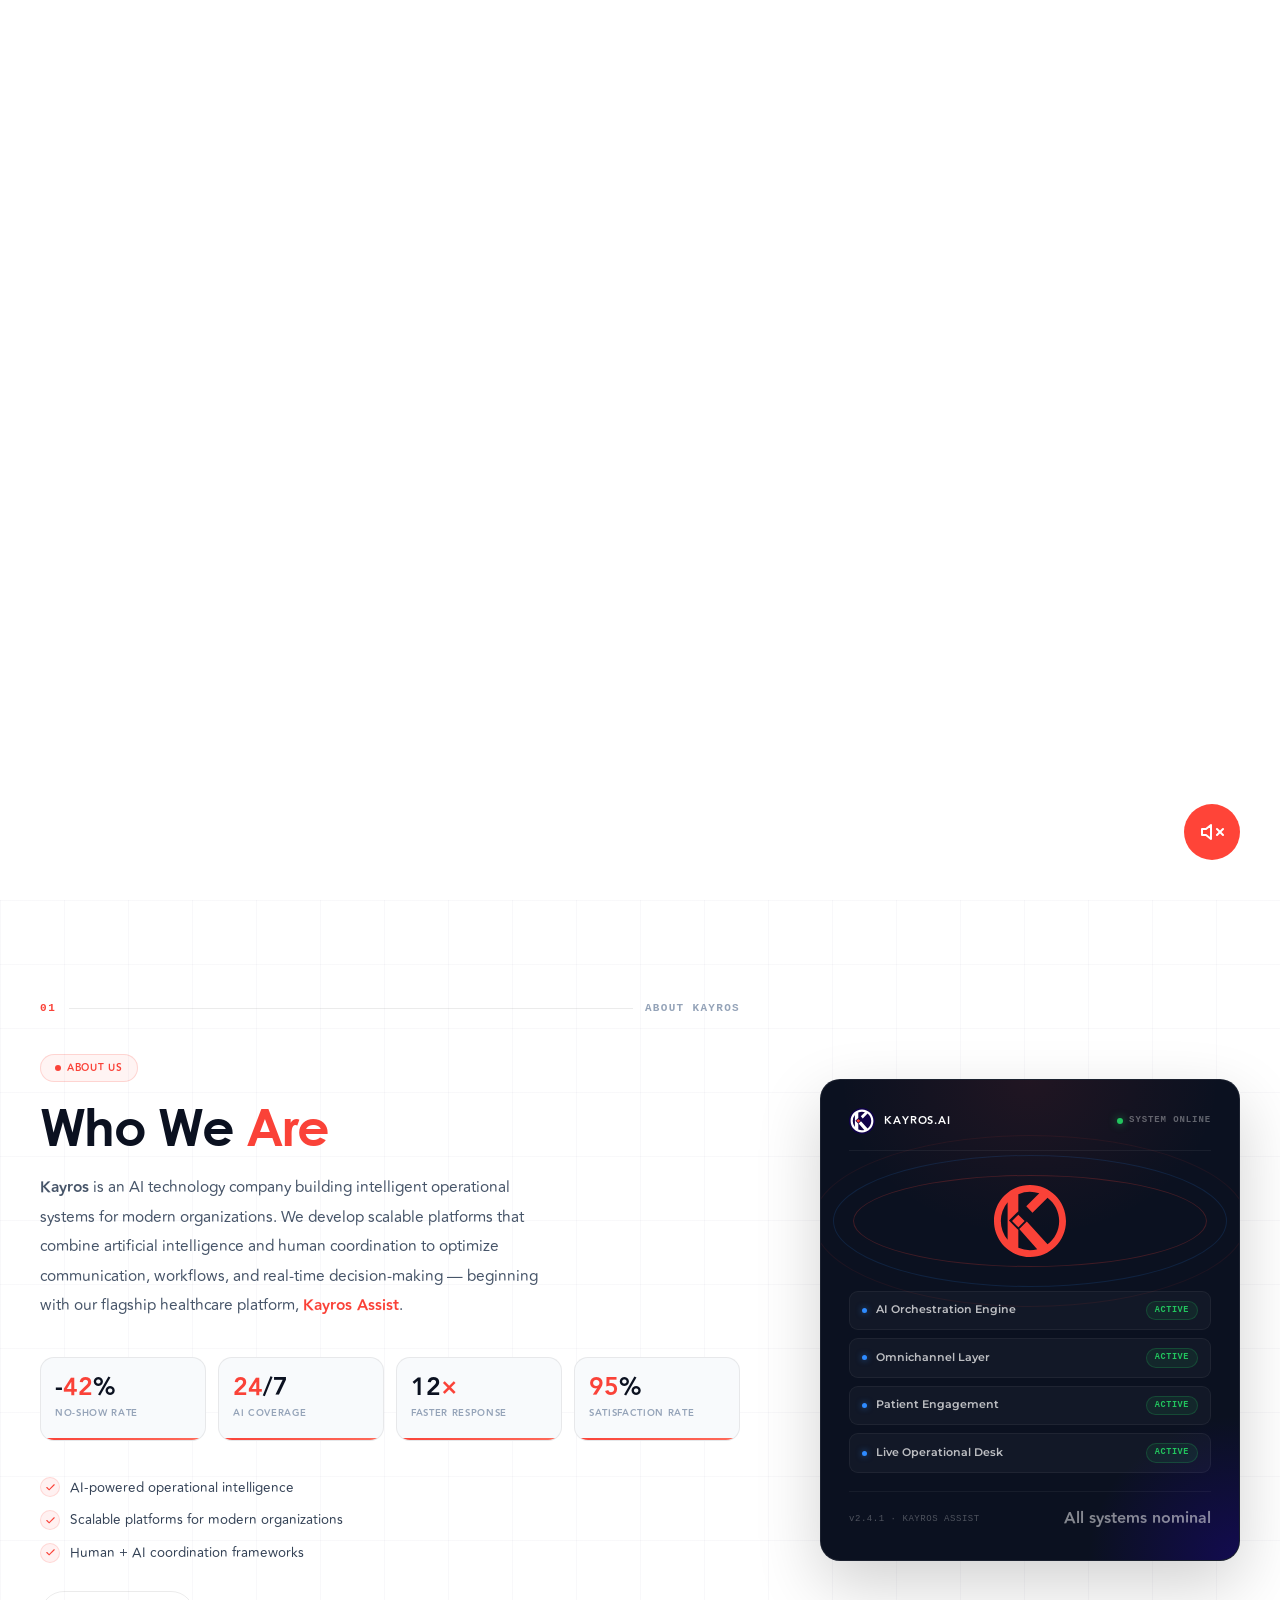
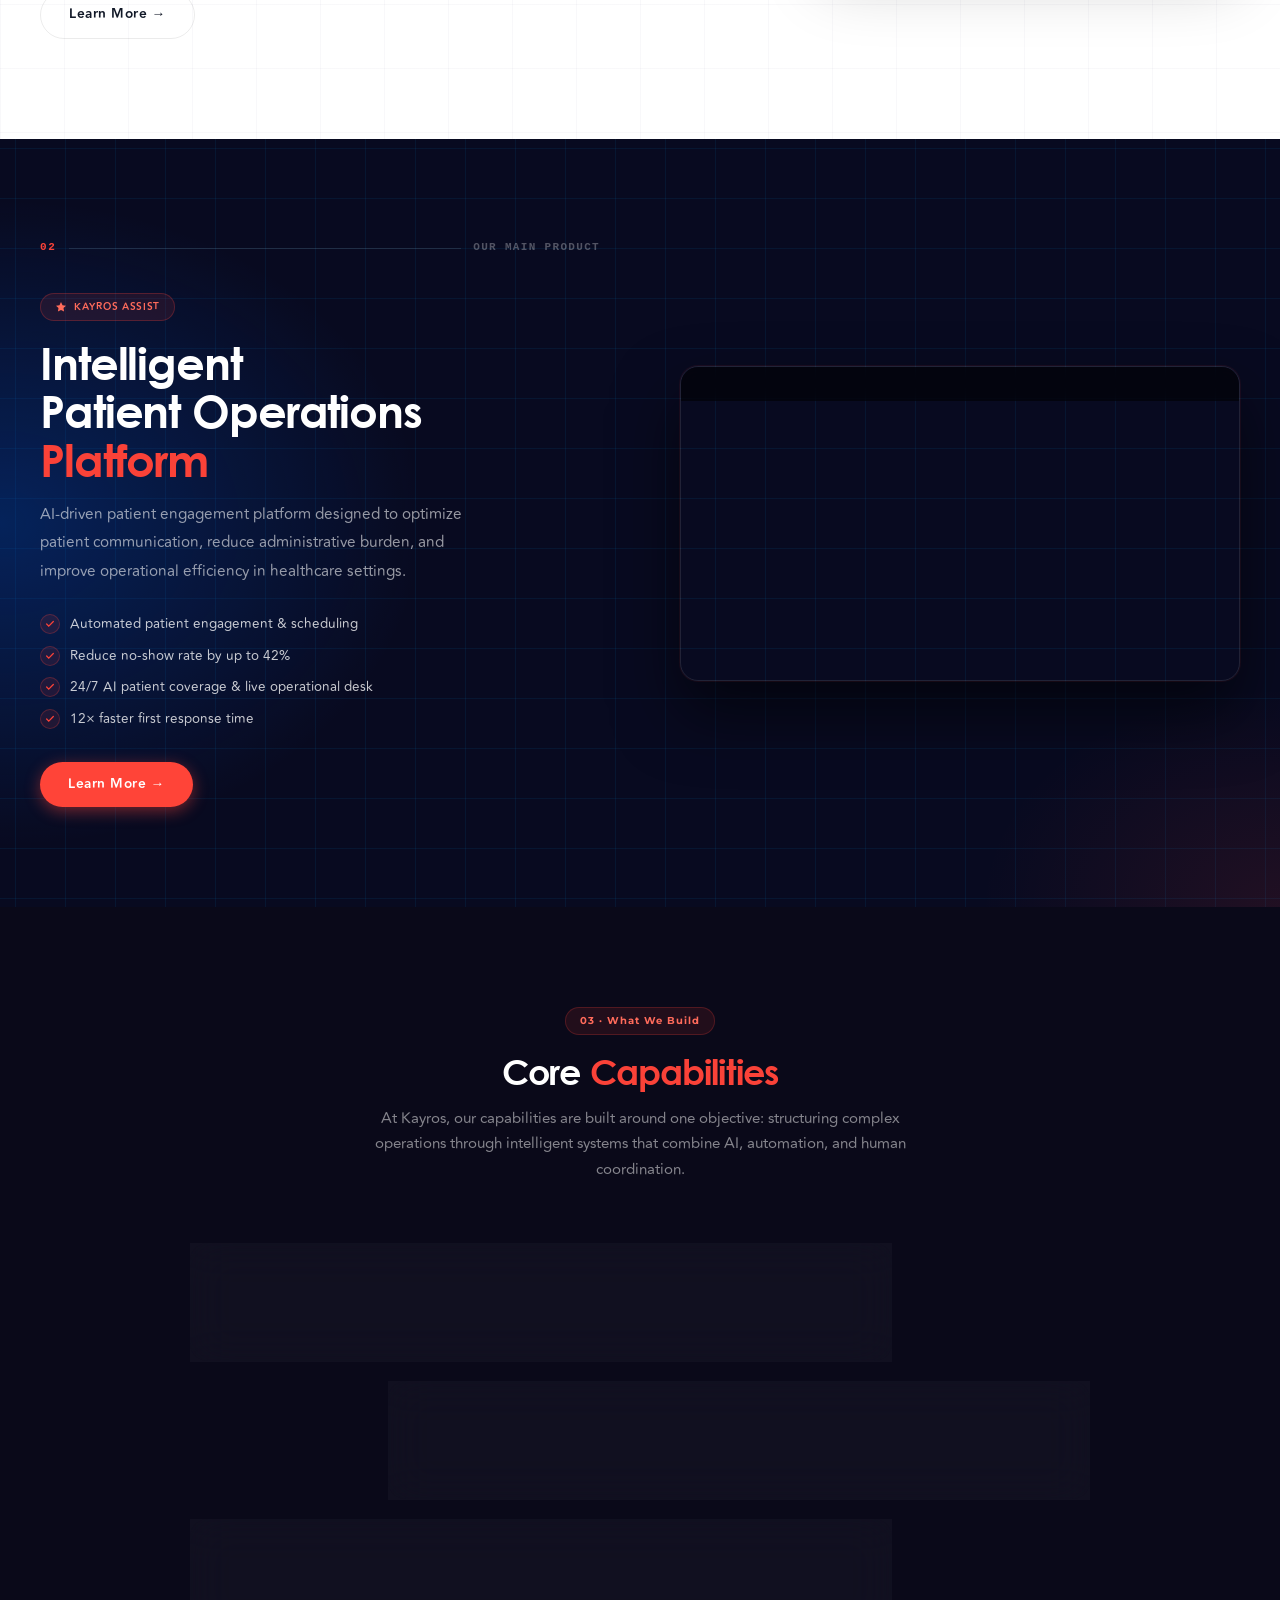
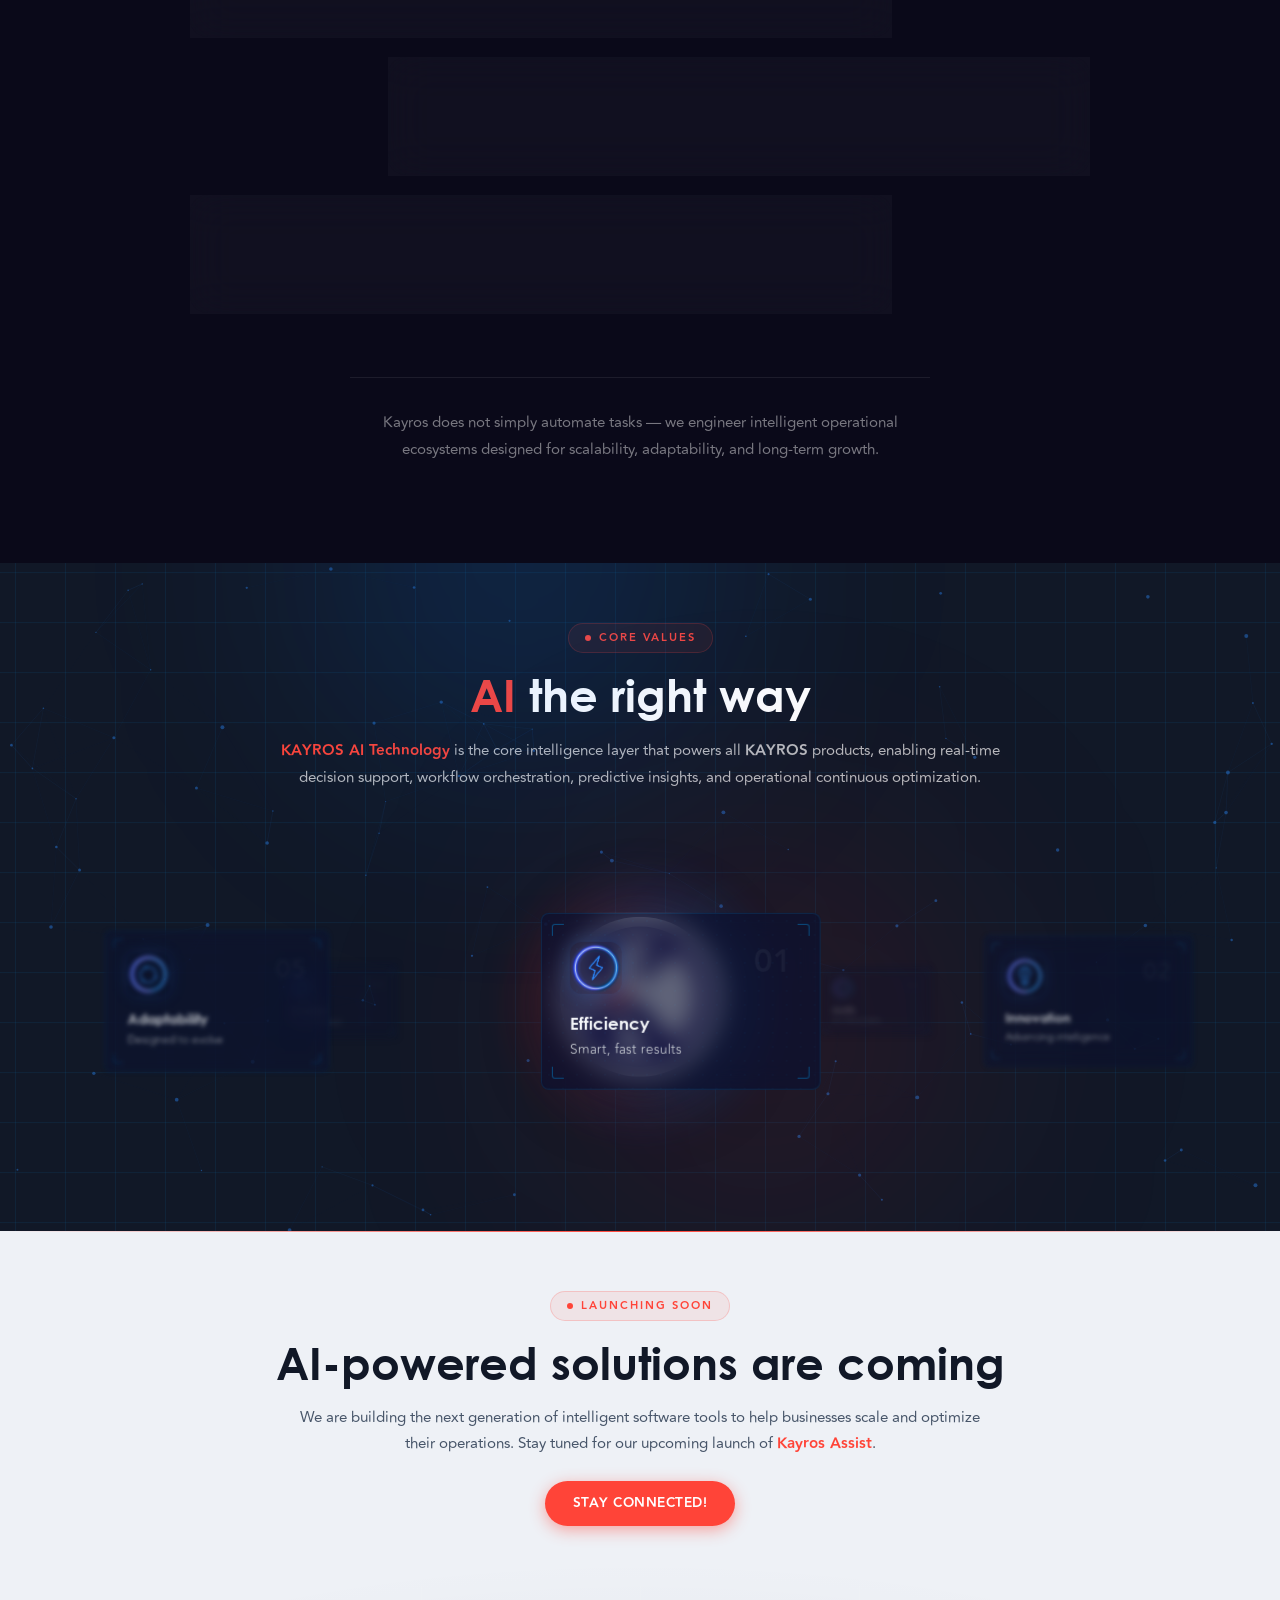
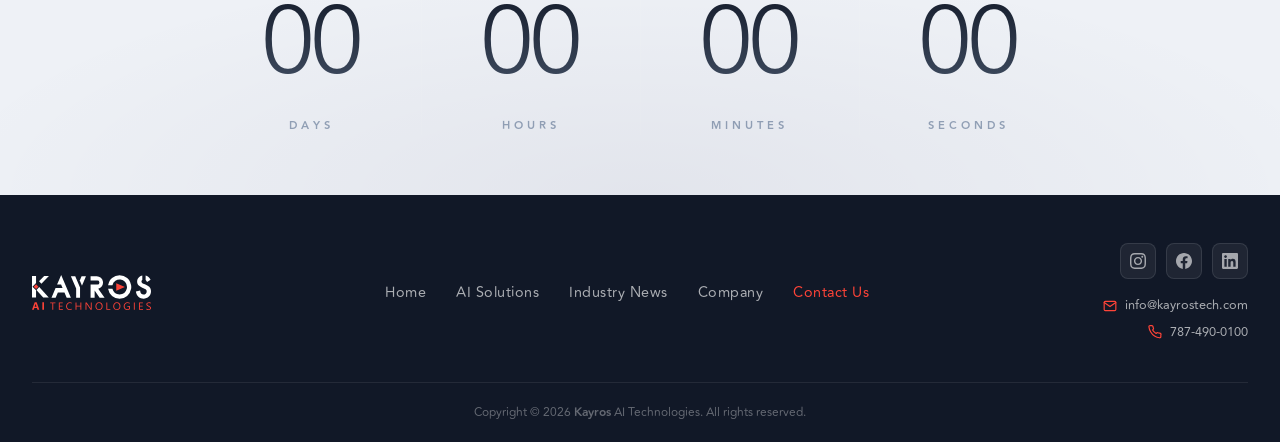
==== commit 202608f8: "Merge branch 'main' of https://github.com/JesuCarrasquel86/kayros-website" ====
--- a/index.html
+++ b/index.html
@@ -7,14 +7,10 @@
   <title>Kayros AI Technologies — Intelligent Operational Software</title>
   <meta name="description"
     content="Kayros is an AI technology company building intelligent operational systems for modern organizations." />
-  <link rel="preconnect" href="https://fonts.googleapis.com" />
-  <link rel="preconnect" href="https://fonts.gstatic.com" crossorigin />
-  <link href="https://fonts.googleapis.com/css2?family=Montserrat:wght@300;400;500;600;700;800;900&display=swap"
-    rel="stylesheet" />
   <link rel="stylesheet" href="css/styles.css" />
   <link rel="stylesheet" href="css/home.css" />
   <link rel="stylesheet" href="css/hero-kx.css" />
-  <script src="https://cdnjs.cloudflare.com/ajax/libs/animejs/3.2.1/anime.min.js"></script>
+  <script defer src="https://cdnjs.cloudflare.com/ajax/libs/animejs/3.2.1/anime.min.js"></script>
   <link rel="icon" type="image/svg+xml" href="assets/iso_k/svg/k_iso_circular_w_bg_blue.svg" />
   <style>
     /* ── Kayros-Sections Components (dark + light variants) ── */
@@ -611,7 +607,7 @@
               <div class="screen">
                 <div class="pheader">
                   <div class="ph-logo">
-                    <img src="assets/kayros_ai_technologies/png/kayros_ai_tech_color.png" alt="Kayros" />
+                    <img src="assets/kayros_ai_technologies/png/kayros_ai_tech_color.svg" alt="Kayros" />
                     <span class="tag">ASSIST</span>
                   </div>
                   <div class="avt">A</div>
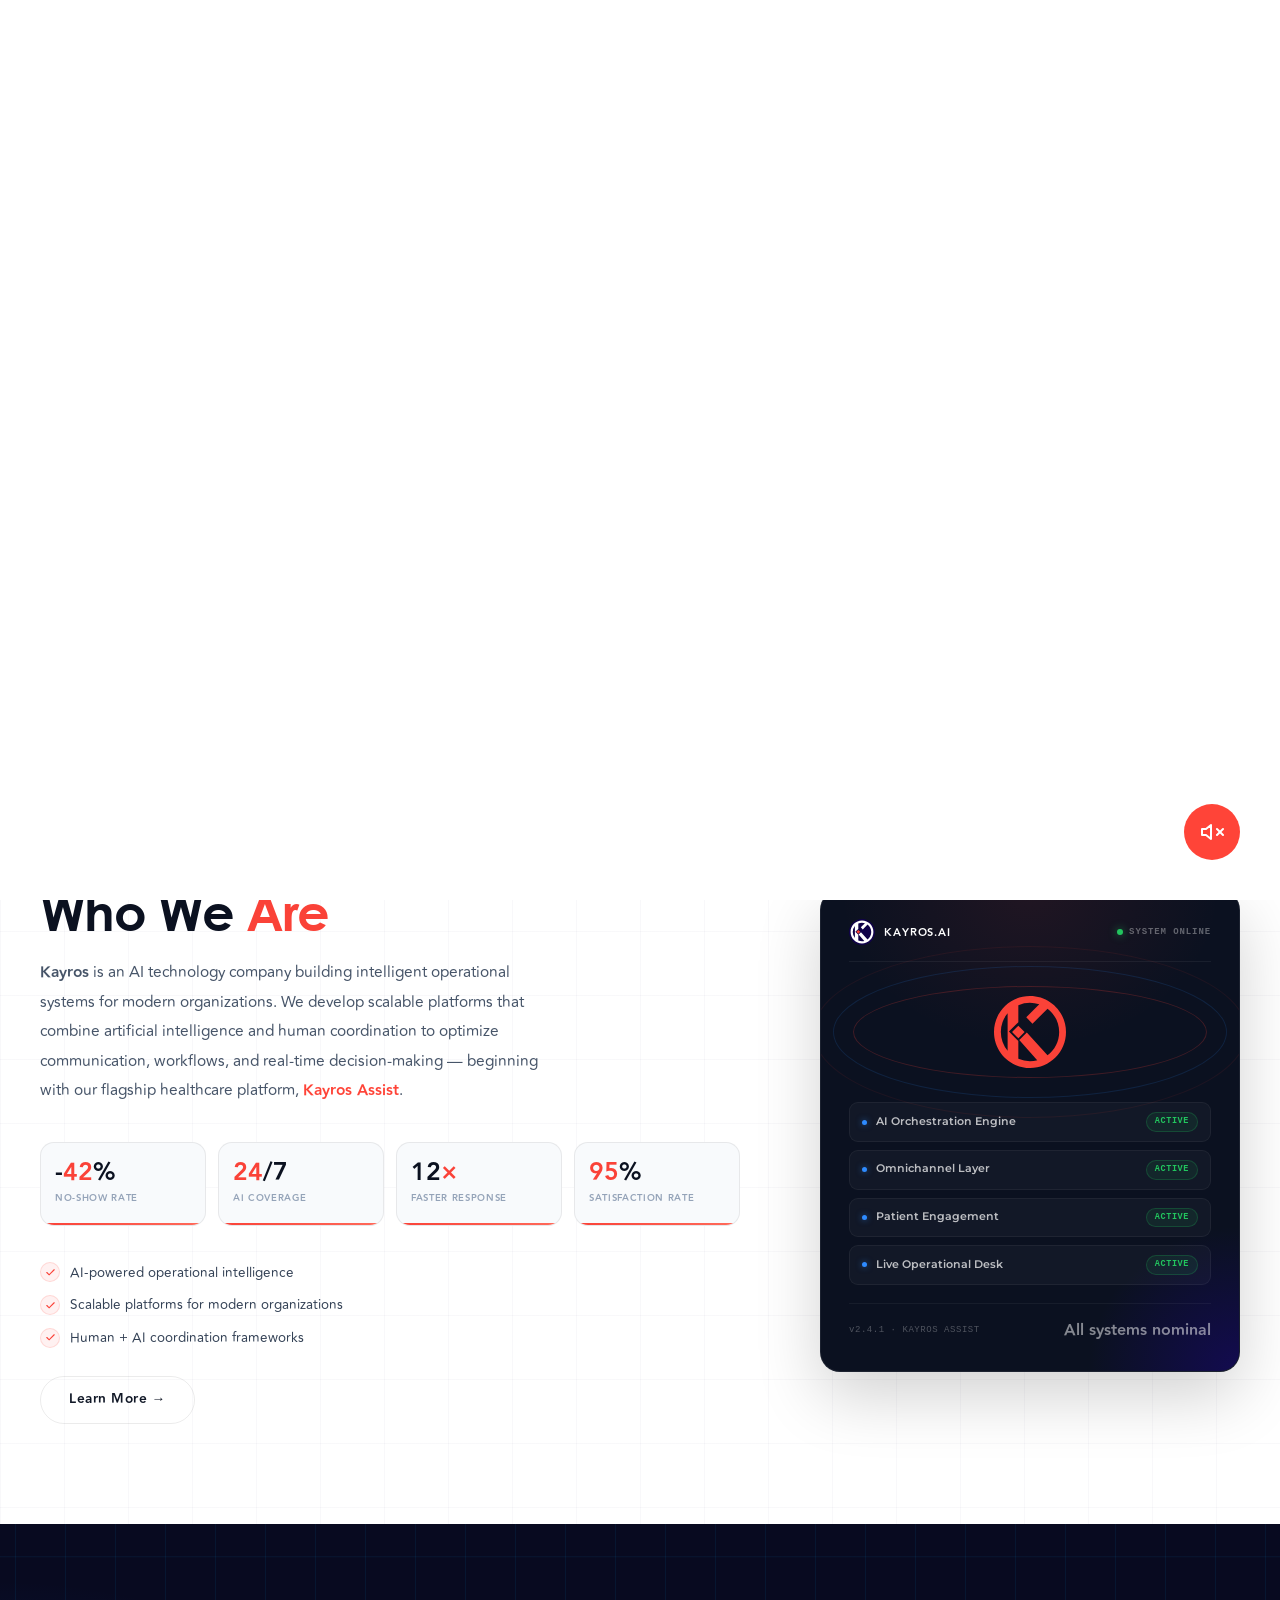
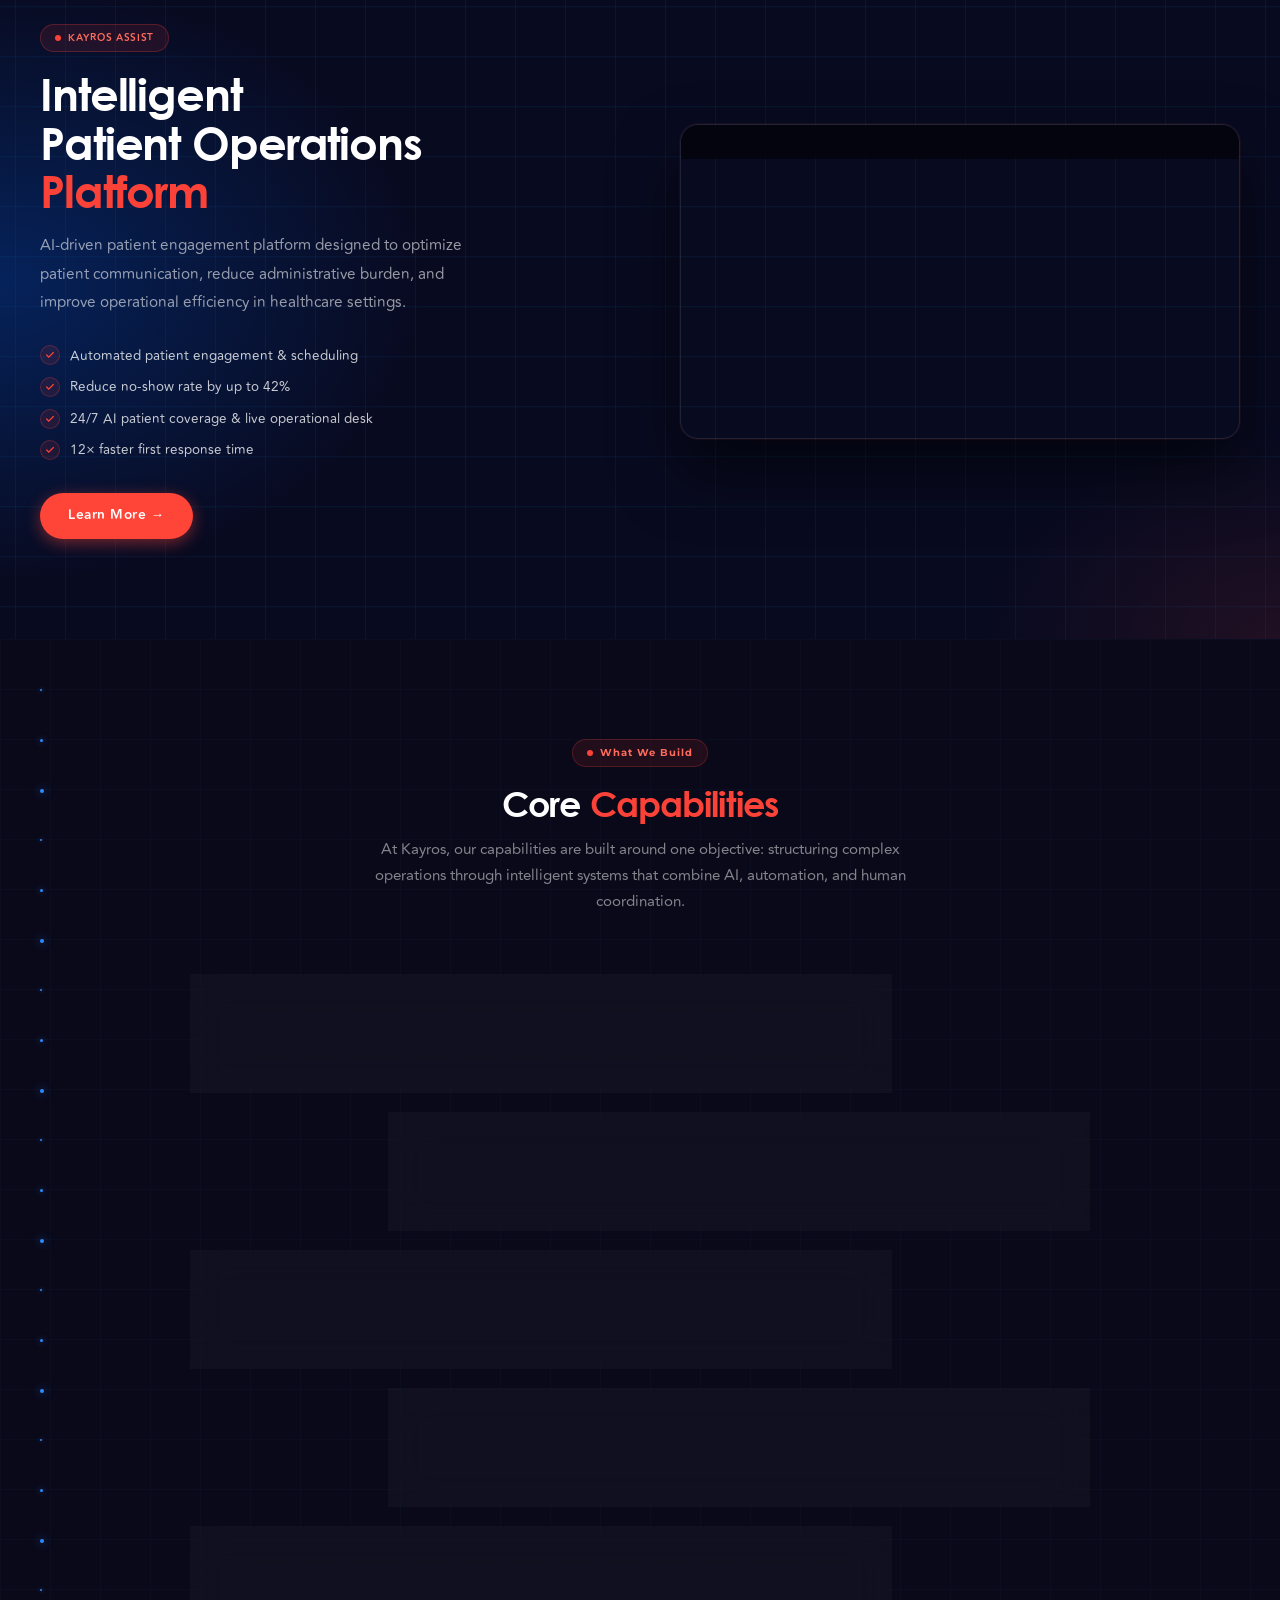
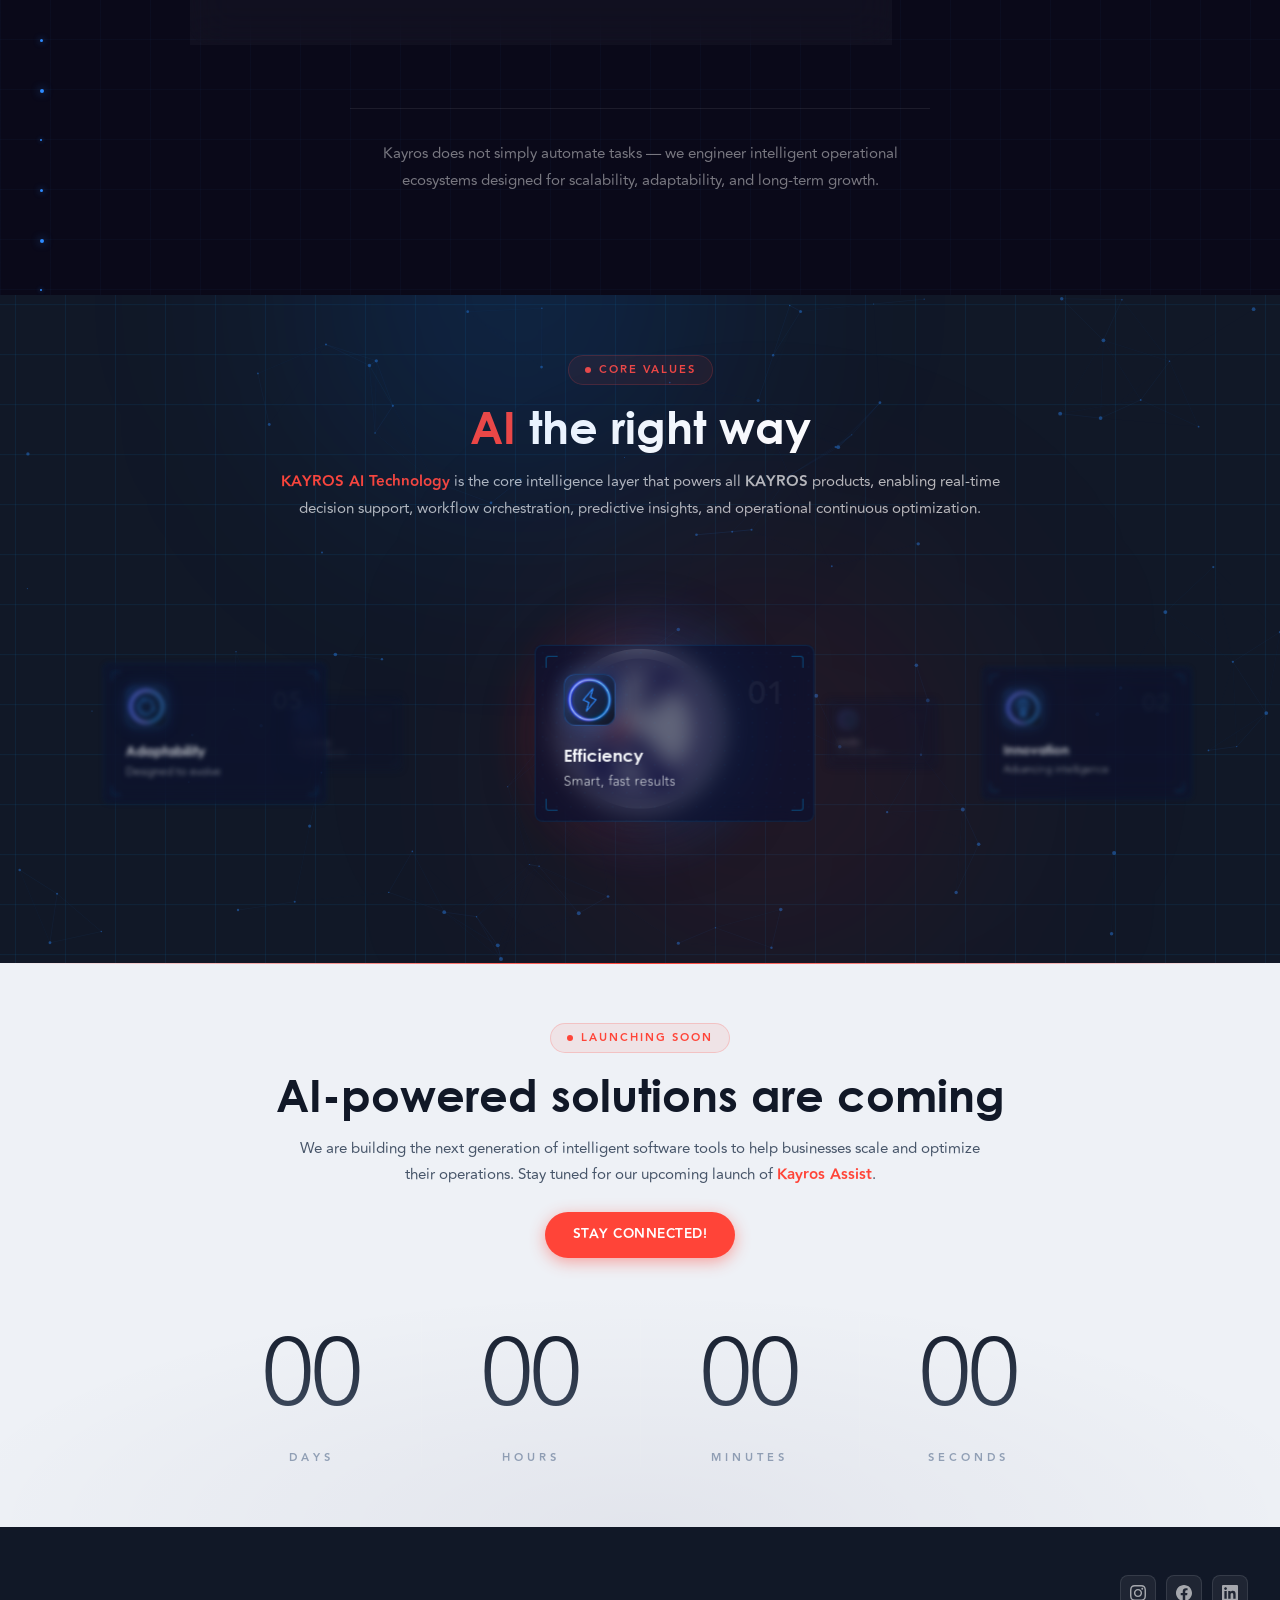
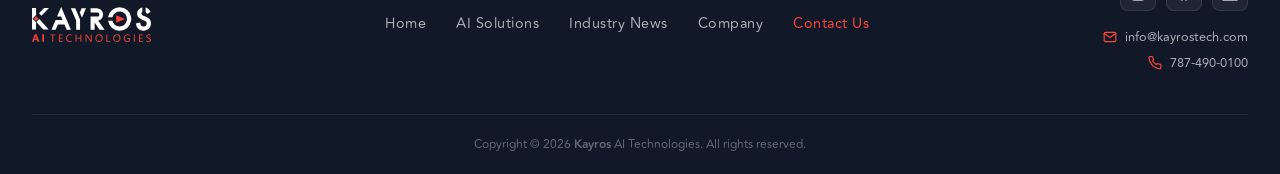
==== commit 7877ad85: "Refactor CSS and HTML assets for improved structure and consistency - Updated background images in c" ====
--- a/index.html
+++ b/index.html
@@ -1,4 +1,4 @@
-<!doctype html>
+﻿<!doctype html>
 <html lang="en">
 
 <head>
@@ -11,7 +11,7 @@
   <link rel="stylesheet" href="css/home.css" />
   <link rel="stylesheet" href="css/hero-kx.css" />
   <script defer src="https://cdnjs.cloudflare.com/ajax/libs/animejs/3.2.1/anime.min.js"></script>
-  <link rel="icon" type="image/svg+xml" href="assets/iso_k/svg/k_iso_circular_w_bg_blue.svg" />
+  <link rel="icon" type="image/svg+xml" href="assets/logos/iso/iso-blue.svg" />
   <style>
     /* ── Kayros-Sections Components (dark + light variants) ── */
 
@@ -111,7 +111,32 @@
     .ks-cap-footer { text-align: center; margin-top: 32px; }
 
     /* ── Core Capabilities Cascade — View B (DARK) ── */
-    .kc-section { background: #0A0919; padding: 100px 40px; position: relative; }
+    .kc-section {
+      background: #0A0919;
+      background-image:
+        linear-gradient(rgba(46,139,255,0.03) 1px, transparent 1px),
+        linear-gradient(90deg, rgba(46,139,255,0.03) 1px, transparent 1px);
+      background-size: 50px 50px;
+      padding: 100px 40px;
+      position: relative;
+      overflow: hidden;
+    }
+    .kc-tech-dot {
+      position: absolute;
+      background: #2E8BFF;
+      border-radius: 50%;
+      pointer-events: none;
+      animation: kc-move-dot linear infinite;
+    }
+    .kc-tech-dot.slow   { width: 4px; height: 4px; animation-duration: 10s; box-shadow: 0 0 8px rgba(46,139,255,0.8); }
+    .kc-tech-dot.medium { width: 3px; height: 3px; animation-duration: 7s;  box-shadow: 0 0 6px rgba(46,139,255,0.8); }
+    .kc-tech-dot.fast   { width: 2px; height: 2px; animation-duration: 4s;  box-shadow: 0 0 4px rgba(46,139,255,0.8); }
+    @keyframes kc-move-dot {
+      0%   { left: -20px; opacity: 0; }
+      5%   { opacity: 1; }
+      95%  { opacity: 1; }
+      100% { left: calc(100% + 20px); opacity: 0; }
+    }
     .kc-view-label { text-align: center; margin-bottom: 60px; }
     .kc-view-badge { display: inline-flex; align-items: center; gap: 7px; background: rgba(250,66,56,0.1); border: 1px solid rgba(250,66,56,0.22); color: #FF6B5B; border-radius: 999px; font-size: 10px; font-weight: 700; letter-spacing: 0.1em; padding: 5px 14px; margin-bottom: 16px; font-family: 'Montserrat', sans-serif; }
     .kc-view-title { font-size: 2.2rem; font-weight: 900; color: #ffffff; margin-bottom: 12px; letter-spacing: -0.025em; }
@@ -423,6 +448,9 @@
     #whoModal .modal-close,
     #capModal .modal-close { top: 12px; right: 14px; }
 
+    #whoModal .km-header,
+    #capModal .km-header { padding-right: 44px; }
+
     /* Remaining responsive */
     @media (max-width: 900px) {
       .ks-feat-hero { grid-template-columns: 1fr; padding: 28px; }
@@ -461,7 +489,7 @@
   <div id="introOverlay">
     <video id="introVideo" playsinline muted autoplay class="intro-video-fill">
       <source
-        src="https://f7n.edf.myftpupload.com/wp-content/uploads/2026/02/WhatsApp-Video-2026-02-05-at-10.57.05-AM.mp4"
+        src="https://filedn.com/lLIlU7CohpVRHupQLWK1oYH/Kayros/Home/kayros%20intro.mp4"
         type="video/mp4">
     </video>
     <button id="introSoundBtn" class="intro-sound-btn">
@@ -607,7 +635,7 @@
               <div class="screen">
                 <div class="pheader">
                   <div class="ph-logo">
-                    <img src="assets/kayros_ai_technologies/png/kayros_ai_tech_color.svg" alt="Kayros" />
+                    <img src="assets/logos/brand/logo-color.svg" alt="Kayros" />
                     <span class="tag">ASSIST</span>
                   </div>
                   <div class="avt">A</div>
@@ -616,7 +644,7 @@
                 <div class="psub">2 upcoming appointments</div>
 
                 <div class="pcard">
-                  <span class="ico" style="background: rgba(250,66,56,0.10); color: #FA4238;">
+                  <span class="ico ico--red">
                     <svg viewBox="0 0 24 24" fill="none" stroke="currentColor" stroke-width="2" stroke-linecap="round"><rect x="3" y="6" width="18" height="14" rx="2"/><line x1="3" y1="10" x2="21" y2="10"/></svg>
                   </span>
                   <div class="body">
@@ -627,7 +655,7 @@
                 </div>
 
                 <div class="pcard">
-                  <span class="ico" style="background: rgba(74,122,255,0.10); color: #3D7BF7;">
+                  <span class="ico ico--blue">
                     <svg viewBox="0 0 24 24" fill="none" stroke="currentColor" stroke-width="2" stroke-linecap="round"><circle cx="12" cy="12" r="9"/><path d="M12 7v5l3 2"/></svg>
                   </span>
                   <div class="body">
@@ -638,7 +666,7 @@
                 </div>
 
                 <div class="pcard">
-                  <span class="ico" style="background: rgba(34,211,160,0.12); color: #10A674;">
+                  <span class="ico ico--green">
                     <svg viewBox="0 0 24 24" fill="none" stroke="currentColor" stroke-width="2" stroke-linecap="round" stroke-linejoin="round"><path d="M3 12h3l3-8 4 16 3-8h5"/></svg>
                   </span>
                   <div class="body">
@@ -674,7 +702,7 @@
                 <svg viewBox="0 0 24 24" fill="none" stroke="currentColor" stroke-width="2" stroke-linecap="round"><path d="M4 12h2M8 8v8M12 6v12M16 9v6M20 12h2"/></svg>
               </span>
               <div>
-                <div class="t" style="display: flex; align-items: center; gap: 6px;">
+                <div class="t">
                   Kayros Assist <span class="pulse"></span>
                 </div>
                 <div class="d">Online · responding in 8s</div>
@@ -708,11 +736,7 @@
 
       <!-- LEFT: copy -->
       <div>
-        <div class="kx-label kx-label--light">
-          <span class="kx-label__num">01</span>
-          <div class="kx-label__line"></div>
-          <span class="kx-label__tag">About Kayros</span>
-        </div>
+
 
         <div class="who-kx-pill">
           <span class="who-kx-dot"></span>
@@ -724,7 +748,7 @@
           <strong>Kayros</strong> is an AI technology company building intelligent operational systems for modern
           organizations. We develop scalable platforms that combine artificial intelligence and human coordination
           to optimize communication, workflows, and real-time decision-making — beginning with our flagship
-          healthcare platform, <strong style="color:#FA4238;">Kayros Assist</strong>.
+          healthcare platform, <strong class="text-brand-red">Kayros Assist</strong>.
         </p>
 
         <div class="kx-stats-grid">
@@ -771,7 +795,7 @@
         <div class="kx-sys-card">
           <div class="kx-sys-header">
             <div class="kx-sys-brand">
-              <img src="assets/iso_k/svg/k_iso_circular_w_bg_blue.svg" alt="Kayros">
+              <img src="assets/logos/iso/iso-blue.svg" alt="Kayros">
               <span>KAYROS.AI</span>
             </div>
             <div class="kx-sys-status">
@@ -784,7 +808,7 @@
             <div class="kx-sys-ring"></div>
             <div class="kx-sys-ring"></div>
             <div class="kx-sys-ring"></div>
-            <img class="kx-sys-logo" src="assets/iso_k/svg/k_iso_circular_red.svg" alt="Kayros">
+            <img class="kx-sys-logo" src="assets/logos/iso/iso-red.svg" alt="Kayros">
           </div>
 
           <div class="kx-sys-list">
@@ -836,14 +860,10 @@
 
       <!-- LEFT: copy -->
       <div>
-        <div class="kx-label kx-label--dark">
-          <span class="kx-label__num">02</span>
-          <div class="kx-label__line"></div>
-          <span class="kx-label__tag">Our Main Product</span>
-        </div>
+
 
         <div class="kx-product-badge">
-          <svg viewBox="0 0 24 24" fill="#FF6B5B"><polygon points="12 2 15.09 8.26 22 9.27 17 14.14 18.18 21.02 12 17.77 5.82 21.02 7 14.14 2 9.27 8.91 8.26 12 2"/></svg>
+          <span class="who-kx-dot"></span>
           Kayros Assist
         </div>
 
@@ -882,11 +902,11 @@
       <!-- RIGHT: video -->
       <div class="kx-video-wrap">
         <div class="kx-video-chrome">
-          <span class="kx-chrome-dot" style="background:#FF5F57"></span>
-          <span class="kx-chrome-dot" style="background:#FEBC2E"></span>
-          <span class="kx-chrome-dot" style="background:#28C840"></span>
-        </div>
-        <video src="https://filedn.com/lLIlU7CohpVRHupQLWK1oYH/Kayros/Home/Kayros%20Technologies%20-%20Video%20Recreaci%C3%B3n%20de%20conversaci%C3%B3n.mp4" autoplay loop muted playsinline></video>
+          <span class="kx-chrome-dot"></span>
+          <span class="kx-chrome-dot"></span>
+          <span class="kx-chrome-dot"></span>
+        </div>
+        <video src="https://filedn.com/lLIlU7CohpVRHupQLWK1oYH/Kayros/Home/Kayros%20Technologies%20%20%20Video%20Recreaci%C3%B3n%20de%20conversaci%C3%B3n.mp4" autoplay loop muted playsinline></video>
       </div>
 
     </div>
@@ -896,8 +916,38 @@
    SECTION 3 — CORE CAPABILITIES (Cascada)
 ═══════════════════════════════════════════════════════════ -->
   <section class="kc-section">
+    <!-- Tech dots — viajan sobre las líneas horizontales del grid -->
+    <div class="kc-tech-dot fast"></div>
+    <div class="kc-tech-dot medium"></div>
+    <div class="kc-tech-dot slow"></div>
+    <div class="kc-tech-dot fast"></div>
+    <div class="kc-tech-dot medium"></div>
+    <div class="kc-tech-dot slow"></div>
+    <div class="kc-tech-dot fast"></div>
+    <div class="kc-tech-dot medium"></div>
+    <div class="kc-tech-dot slow"></div>
+    <div class="kc-tech-dot fast"></div>
+    <div class="kc-tech-dot medium"></div>
+    <div class="kc-tech-dot slow"></div>
+    <div class="kc-tech-dot fast"></div>
+    <div class="kc-tech-dot medium"></div>
+    <div class="kc-tech-dot slow"></div>
+    <div class="kc-tech-dot fast"></div>
+    <div class="kc-tech-dot medium"></div>
+    <div class="kc-tech-dot slow"></div>
+    <div class="kc-tech-dot fast"></div>
+    <div class="kc-tech-dot medium"></div>
+    <div class="kc-tech-dot slow"></div>
+    <div class="kc-tech-dot fast"></div>
+    <div class="kc-tech-dot medium"></div>
+    <div class="kc-tech-dot slow"></div>
+    <div class="kc-tech-dot fast"></div>
+    <div class="kc-tech-dot medium"></div>
+    <div class="kc-tech-dot slow"></div>
+    <div class="kc-tech-dot fast"></div>
+
     <div class="kc-view-label">
-      <div class="kc-view-badge">03 · What We Build</div>
+      <div class="kc-view-badge"><span class="who-kx-dot"></span>What We Build</div>
       <h2 class="kc-view-title">Core <span>Capabilities</span></h2>
       <p class="kc-view-sub">At Kayros, our capabilities are built around one objective: structuring complex operations
         through intelligent systems that combine AI, automation, and human coordination.</p>
@@ -1040,8 +1090,8 @@
           <div class="cv-hud cv-hud--tl"></div><div class="cv-hud cv-hud--tr"></div>
           <div class="cv-hud cv-hud--bl"></div><div class="cv-hud cv-hud--br"></div>
           <div class="cv-card__header">
-            <div class="cv-card__icon" style="background:transparent;border:none;">
-              <img src="ELEMENTOS KAYROS SEGUNDA BATCH/Efficiency (Core Value).png" alt="Efficiency" style="width:100%;height:100%;object-fit:contain;">
+            <div class="cv-card__icon cv-card__icon--img">
+              <img src="assets/illustrations/efficiency.png" alt="Efficiency">
             </div>
             <div class="cv-card__num">01</div>
           </div>
@@ -1055,8 +1105,8 @@
           <div class="cv-hud cv-hud--tl"></div><div class="cv-hud cv-hud--tr"></div>
           <div class="cv-hud cv-hud--bl"></div><div class="cv-hud cv-hud--br"></div>
           <div class="cv-card__header">
-            <div class="cv-card__icon" style="background:transparent;border:none;">
-              <img src="ELEMENTOS KAYROS SEGUNDA BATCH/Innovation (Core Value).png" alt="Innovation" style="width:100%;height:100%;object-fit:contain;">
+            <div class="cv-card__icon cv-card__icon--img">
+              <img src="assets/illustrations/innovation.png" alt="Innovation">
             </div>
             <div class="cv-card__num">02</div>
           </div>
@@ -1070,8 +1120,8 @@
           <div class="cv-hud cv-hud--tl"></div><div class="cv-hud cv-hud--tr"></div>
           <div class="cv-hud cv-hud--bl"></div><div class="cv-hud cv-hud--br"></div>
           <div class="cv-card__header">
-            <div class="cv-card__icon" style="background:transparent;border:none;">
-              <img src="ELEMENTOS KAYROS/ELEMENTOS KAYROS/Quality .png" alt="Quality" style="width:100%;height:100%;object-fit:contain;">
+            <div class="cv-card__icon cv-card__icon--img">
+              <img src="assets/illustrations/quality.png" alt="Quality">
             </div>
             <div class="cv-card__num">03</div>
           </div>
@@ -1085,8 +1135,8 @@
           <div class="cv-hud cv-hud--tl"></div><div class="cv-hud cv-hud--tr"></div>
           <div class="cv-hud cv-hud--bl"></div><div class="cv-hud cv-hud--br"></div>
           <div class="cv-card__header">
-            <div class="cv-card__icon" style="background:transparent;border:none;">
-              <img src="ELEMENTOS KAYROS SEGUNDA BATCH/Accuracy (Core Value).png" alt="Accuracy" style="width:100%;height:100%;object-fit:contain;">
+            <div class="cv-card__icon cv-card__icon--img">
+              <img src="assets/illustrations/accuracy.png" alt="Accuracy">
             </div>
             <div class="cv-card__num">04</div>
           </div>
@@ -1100,8 +1150,8 @@
           <div class="cv-hud cv-hud--tl"></div><div class="cv-hud cv-hud--tr"></div>
           <div class="cv-hud cv-hud--bl"></div><div class="cv-hud cv-hud--br"></div>
           <div class="cv-card__header">
-            <div class="cv-card__icon" style="background:transparent;border:none;">
-              <img src="ELEMENTOS KAYROS SEGUNDA BATCH/Adaptability (Core Value).png" alt="Adaptability" style="width:100%;height:100%;object-fit:contain;">
+            <div class="cv-card__icon cv-card__icon--img">
+              <img src="assets/illustrations/adaptability.png" alt="Adaptability">
             </div>
             <div class="cv-card__num">05</div>
           </div>
@@ -1169,7 +1219,7 @@
         <div class="modal-video-box">
           <video autoplay loop muted playsinline>
             <source
-              src="https://f7n.edf.myftpupload.com/wp-content/uploads/2026/02/WhatsApp-Video-2026-02-05-at-10.57.05-AM.mp4"
+              src="https://filedn.com/lLIlU7CohpVRHupQLWK1oYH/Kayros/Home/kayros%20intro.mp4"
               type="video/mp4" />
           </video>
         </div>
@@ -1212,10 +1262,9 @@
       <div class="km-modal">
         <div class="km-header">
           <div class="km-brand">
-            <img src="assets/iso_k/svg/k_iso_circular_w_bg_blue.svg" alt="Kayros">
+            <img src="assets/logos/iso/iso-blue.svg" alt="Kayros">
             <span>KAYROS.AI</span>
           </div>
-          <div class="km-status"><span class="km-led"></span>SYSTEM ONLINE</div>
         </div>
         <div class="km-body">
           <div class="km-list">
@@ -1548,3 +1597,4 @@
 </body>
 
 </html>
+
--- a/css/styles.css
+++ b/css/styles.css
@@ -1,4 +1,4 @@
-@import url('https://fonts.googleapis.com/css2?family=Montserrat:wght@300;400;500;600;700;800;900&display=swap');
+﻿@import url('https://fonts.googleapis.com/css2?family=Montserrat:wght@300;400;500;600;700;800;900&display=swap');
 
 /* ============================================================
    KAYROS AI TECHNOLOGIES — Shared Stylesheet
@@ -8,7 +8,7 @@
 /* Títulos: Century Gothic | Subtítulos y texto: Avenir */
 @font-face {
     font-family: 'Century Gothic';
-    src: url('../assets/century_gothic/centurygothic.ttf') format('truetype');
+    src: url('../assets/fonts/century_gothic/centurygothic.ttf') format('truetype');
     font-weight: 400;
     font-style: normal;
     font-display: swap;
@@ -16,7 +16,7 @@
 
 @font-face {
     font-family: 'Century Gothic';
-    src: url('../assets/century_gothic/centurygothic_bold.ttf') format('truetype');
+    src: url('../assets/fonts/century_gothic/centurygothic_bold.ttf') format('truetype');
     font-weight: 700;
     font-style: normal;
     font-display: swap;
@@ -24,7 +24,7 @@
 
 @font-face {
     font-family: 'Avenir';
-    src: url('../assets/avenir/avenir_light.ttf') format('truetype');
+    src: url('../assets/fonts/avenir/avenir_light.ttf') format('truetype');
     font-weight: 300;
     font-style: normal;
     font-display: swap;
@@ -32,7 +32,7 @@
 
 @font-face {
     font-family: 'Avenir';
-    src: url('../assets/avenir/avenir_regular.ttf') format('truetype');
+    src: url('../assets/fonts/avenir/avenir_regular.ttf') format('truetype');
     font-weight: 400;
     font-style: normal;
     font-display: swap;
@@ -40,7 +40,7 @@
 
 @font-face {
     font-family: 'Avenir';
-    src: url('../assets/avenir/avenir_heavy.ttf') format('truetype');
+    src: url('../assets/fonts/avenir/avenir_heavy.ttf') format('truetype');
     font-weight: 700;
     font-style: normal;
     font-display: swap;
@@ -556,7 +556,7 @@
     content: '';
     width: 18px;
     height: 18px;
-    background-image: url('../assets/iso_k/svg/k_iso_circular_red.svg');
+    background-image: url('../assets/logos/iso/iso-red.svg');
     background-size: contain;
     background-repeat: no-repeat;
     background-position: center;
@@ -2713,9 +2713,9 @@
     position: absolute;
     top: 0;
     left: 0;
-    width: 6px;
+    width: 2px;
     height: 100%;
-    background: var(--primary-red);
+    background: linear-gradient(180deg, transparent, var(--primary-red), transparent);
     border-radius: 0;
     z-index: -1;
 }
@@ -2802,7 +2802,7 @@
     content: '';
     position: absolute;
     inset: 0;
-    background-image: url('../assets/iso_k/svg/k_iso_circular_w_bg_blue.svg');
+    background-image: url('../assets/logos/iso/iso-blue.svg');
     background-size: 100px;
     background-repeat: no-repeat;
     background-position: center;
@@ -4320,3 +4320,4 @@
         font-size: 1.3rem !important;
     }
 }
+
--- a/css/home.css
+++ b/css/home.css
@@ -982,6 +982,65 @@
     .cap-hub-title {
         font-size: 1.8rem;
     }
+}
+
+/* ─── ICO color variants (hero patient card) ───────────────── */
+.ico--red   { background: rgba(250,66,56,0.10);  color: #FA4238; }
+.ico--blue  { background: rgba(74,122,255,0.10); color: #3D7BF7; }
+.ico--green { background: rgba(34,211,160,0.12); color: #10A674; }
+
+/* ─── Hero chip 2: Kayros Assist title row ─────────────────── */
+.hero-chip-2 .t {
+    display: flex;
+    align-items: center;
+    gap: 6px;
+}
+
+/* ─── Chrome dots (macOS window decoration) ────────────────── */
+.kx-chrome-dot:nth-child(1) { background: #FF5F57; }
+.kx-chrome-dot:nth-child(2) { background: #FEBC2E; }
+.kx-chrome-dot:nth-child(3) { background: #28C840; }
+
+/* ─── Tech dots: unique top + animation-delay per element ──── */
+.kc-tech-dot:nth-child(1)  { top: 50px;   animation-delay: 0s;   }
+.kc-tech-dot:nth-child(2)  { top: 100px;  animation-delay: 3s;   }
+.kc-tech-dot:nth-child(3)  { top: 150px;  animation-delay: 1s;   }
+.kc-tech-dot:nth-child(4)  { top: 200px;  animation-delay: 5s;   }
+.kc-tech-dot:nth-child(5)  { top: 250px;  animation-delay: 0.5s; }
+.kc-tech-dot:nth-child(6)  { top: 300px;  animation-delay: 4s;   }
+.kc-tech-dot:nth-child(7)  { top: 350px;  animation-delay: 1.5s; }
+.kc-tech-dot:nth-child(8)  { top: 400px;  animation-delay: 6s;   }
+.kc-tech-dot:nth-child(9)  { top: 450px;  animation-delay: 2s;   }
+.kc-tech-dot:nth-child(10) { top: 500px;  animation-delay: 5.5s; }
+.kc-tech-dot:nth-child(11) { top: 550px;  animation-delay: 0.8s; }
+.kc-tech-dot:nth-child(12) { top: 600px;  animation-delay: 4.5s; }
+.kc-tech-dot:nth-child(13) { top: 650px;  animation-delay: 1.2s; }
+.kc-tech-dot:nth-child(14) { top: 700px;  animation-delay: 3.5s; }
+.kc-tech-dot:nth-child(15) { top: 750px;  animation-delay: 0.3s; }
+.kc-tech-dot:nth-child(16) { top: 800px;  animation-delay: 6.5s; }
+.kc-tech-dot:nth-child(17) { top: 850px;  animation-delay: 2.2s; }
+.kc-tech-dot:nth-child(18) { top: 900px;  animation-delay: 4.8s; }
+.kc-tech-dot:nth-child(19) { top: 950px;  animation-delay: 1.8s; }
+.kc-tech-dot:nth-child(20) { top: 1000px; animation-delay: 7s;   }
+.kc-tech-dot:nth-child(21) { top: 1050px; animation-delay: 3.2s; }
+.kc-tech-dot:nth-child(22) { top: 1100px; animation-delay: 0.6s; }
+.kc-tech-dot:nth-child(23) { top: 1150px; animation-delay: 5.2s; }
+.kc-tech-dot:nth-child(24) { top: 1200px; animation-delay: 2.7s; }
+.kc-tech-dot:nth-child(25) { top: 1250px; animation-delay: 4.1s; }
+.kc-tech-dot:nth-child(26) { top: 1300px; animation-delay: 1.4s; }
+.kc-tech-dot:nth-child(27) { top: 1350px; animation-delay: 6.2s; }
+.kc-tech-dot:nth-child(28) { top: 1400px; animation-delay: 3.8s; }
+
+/* ─── Core Values card icon with image ─────────────────────── */
+.cv-card__icon--img {
+    background: transparent;
+    border: none;
+}
+
+.cv-card__icon--img img {
+    width: 100%;
+    height: 100%;
+    object-fit: contain;
 }
 
 .modal-mosaic-faint {
--- a/css/hero-kx.css
+++ b/css/hero-kx.css
@@ -1,3 +1,8 @@
+/* viewport-sections wrapper: cancelar min-height cuando contiene kx-hero */
+.viewport-sections:has(.kx-hero) {
+  min-height: unset;
+}
+
 /* =============================================================================
    KAYROS — Hero (standalone styles)
    ----------------------------------------------------------------------------
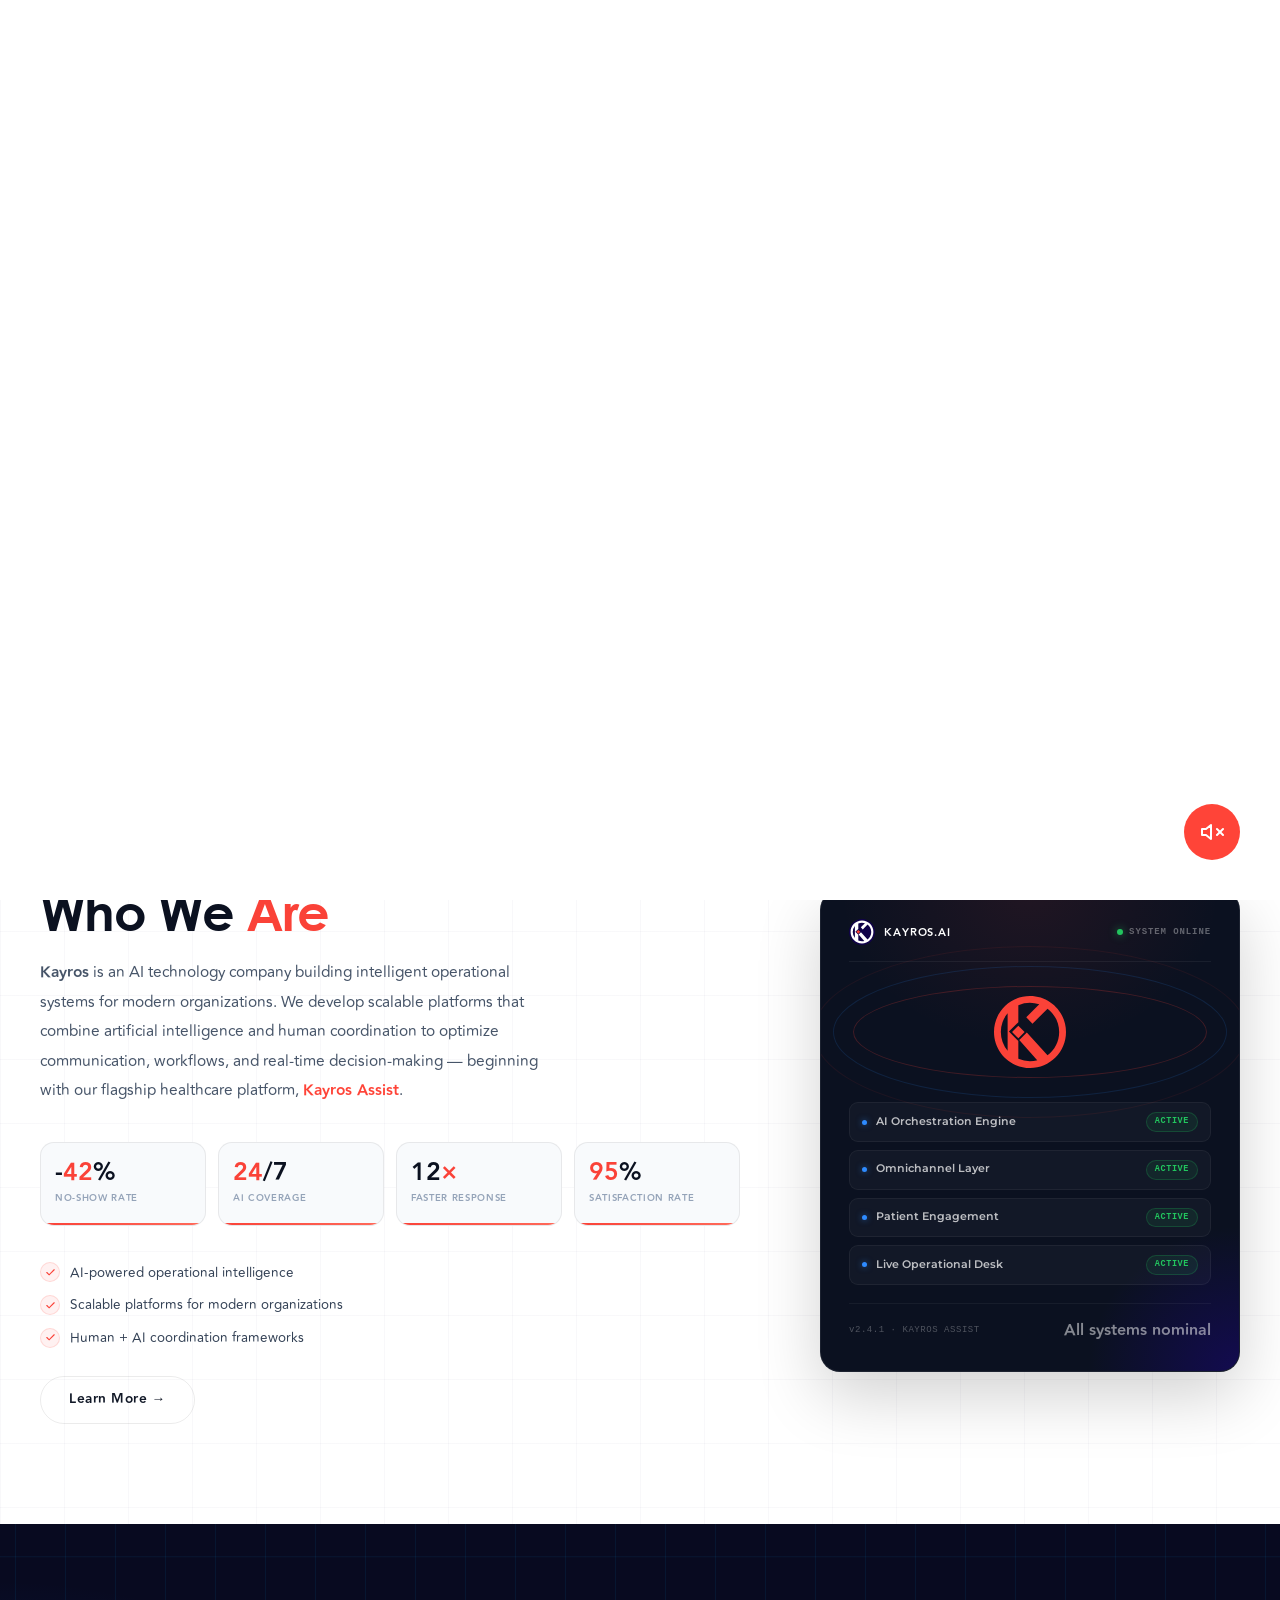
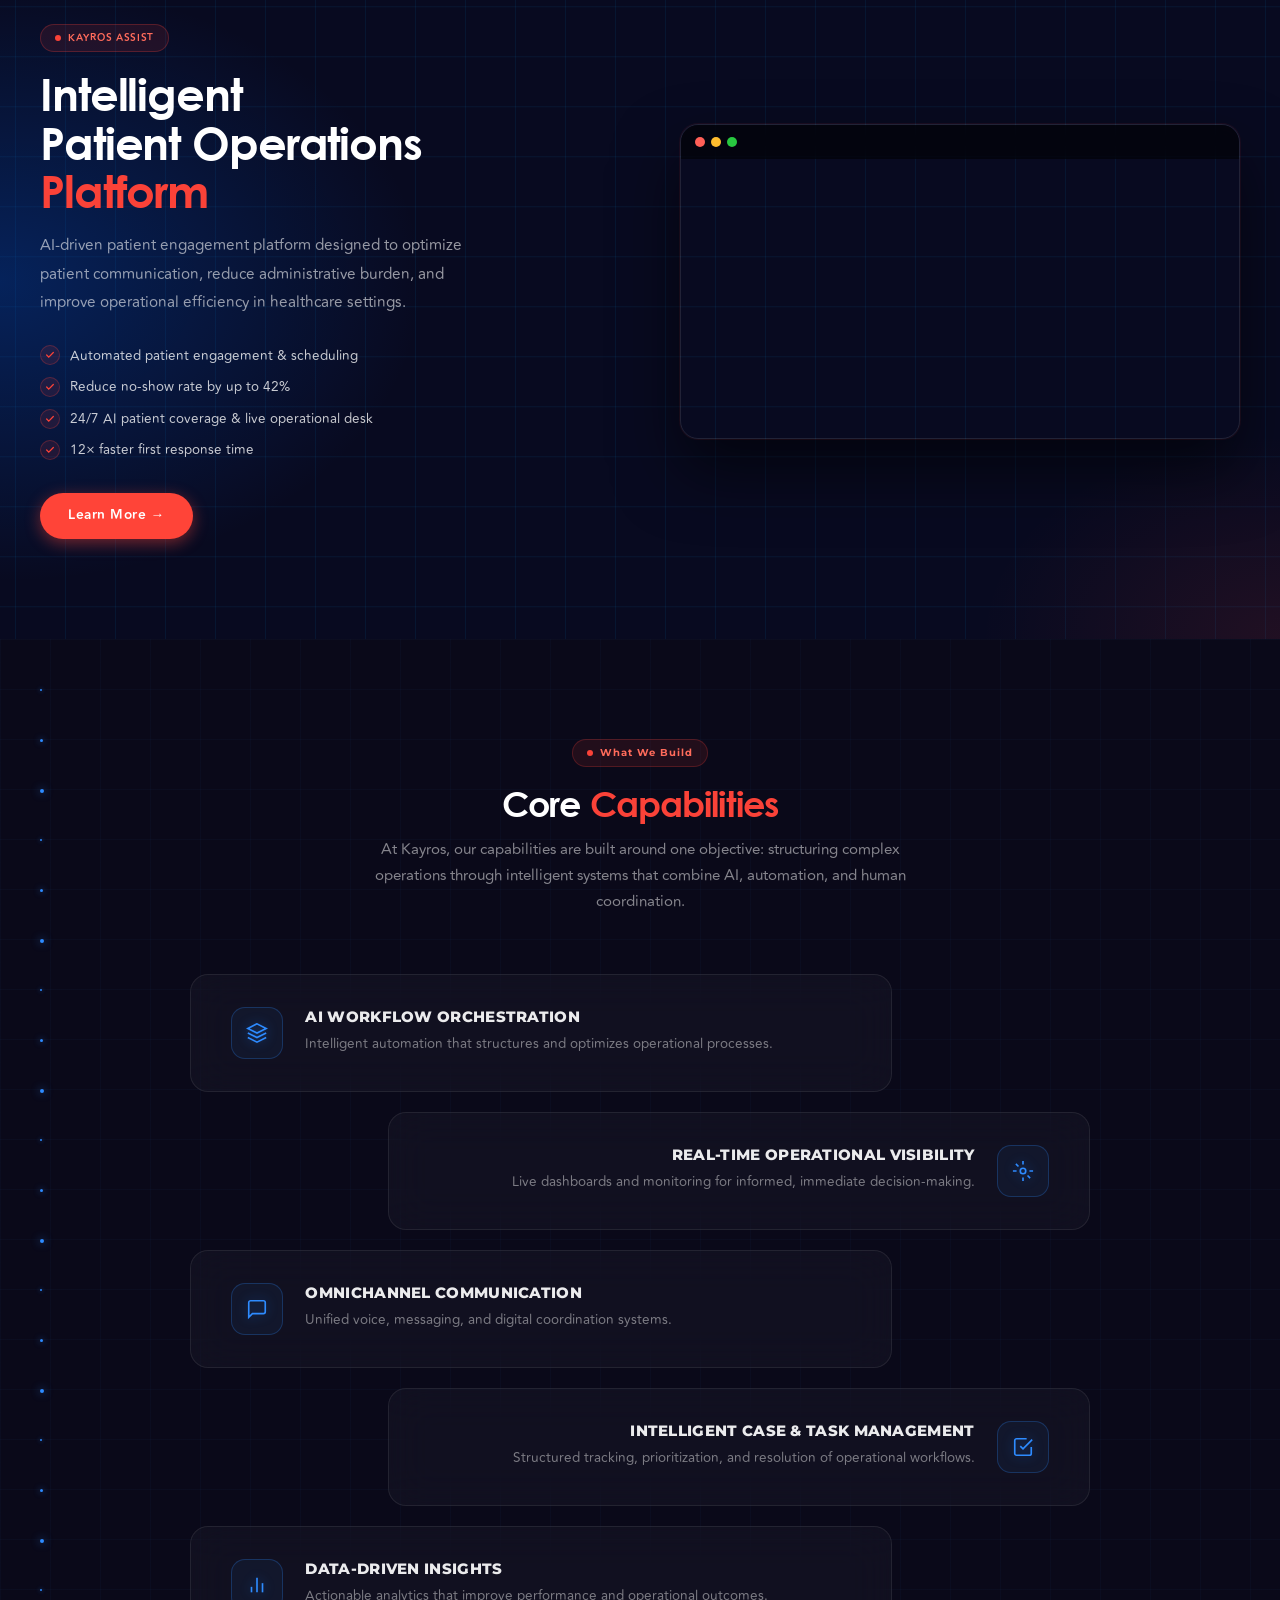
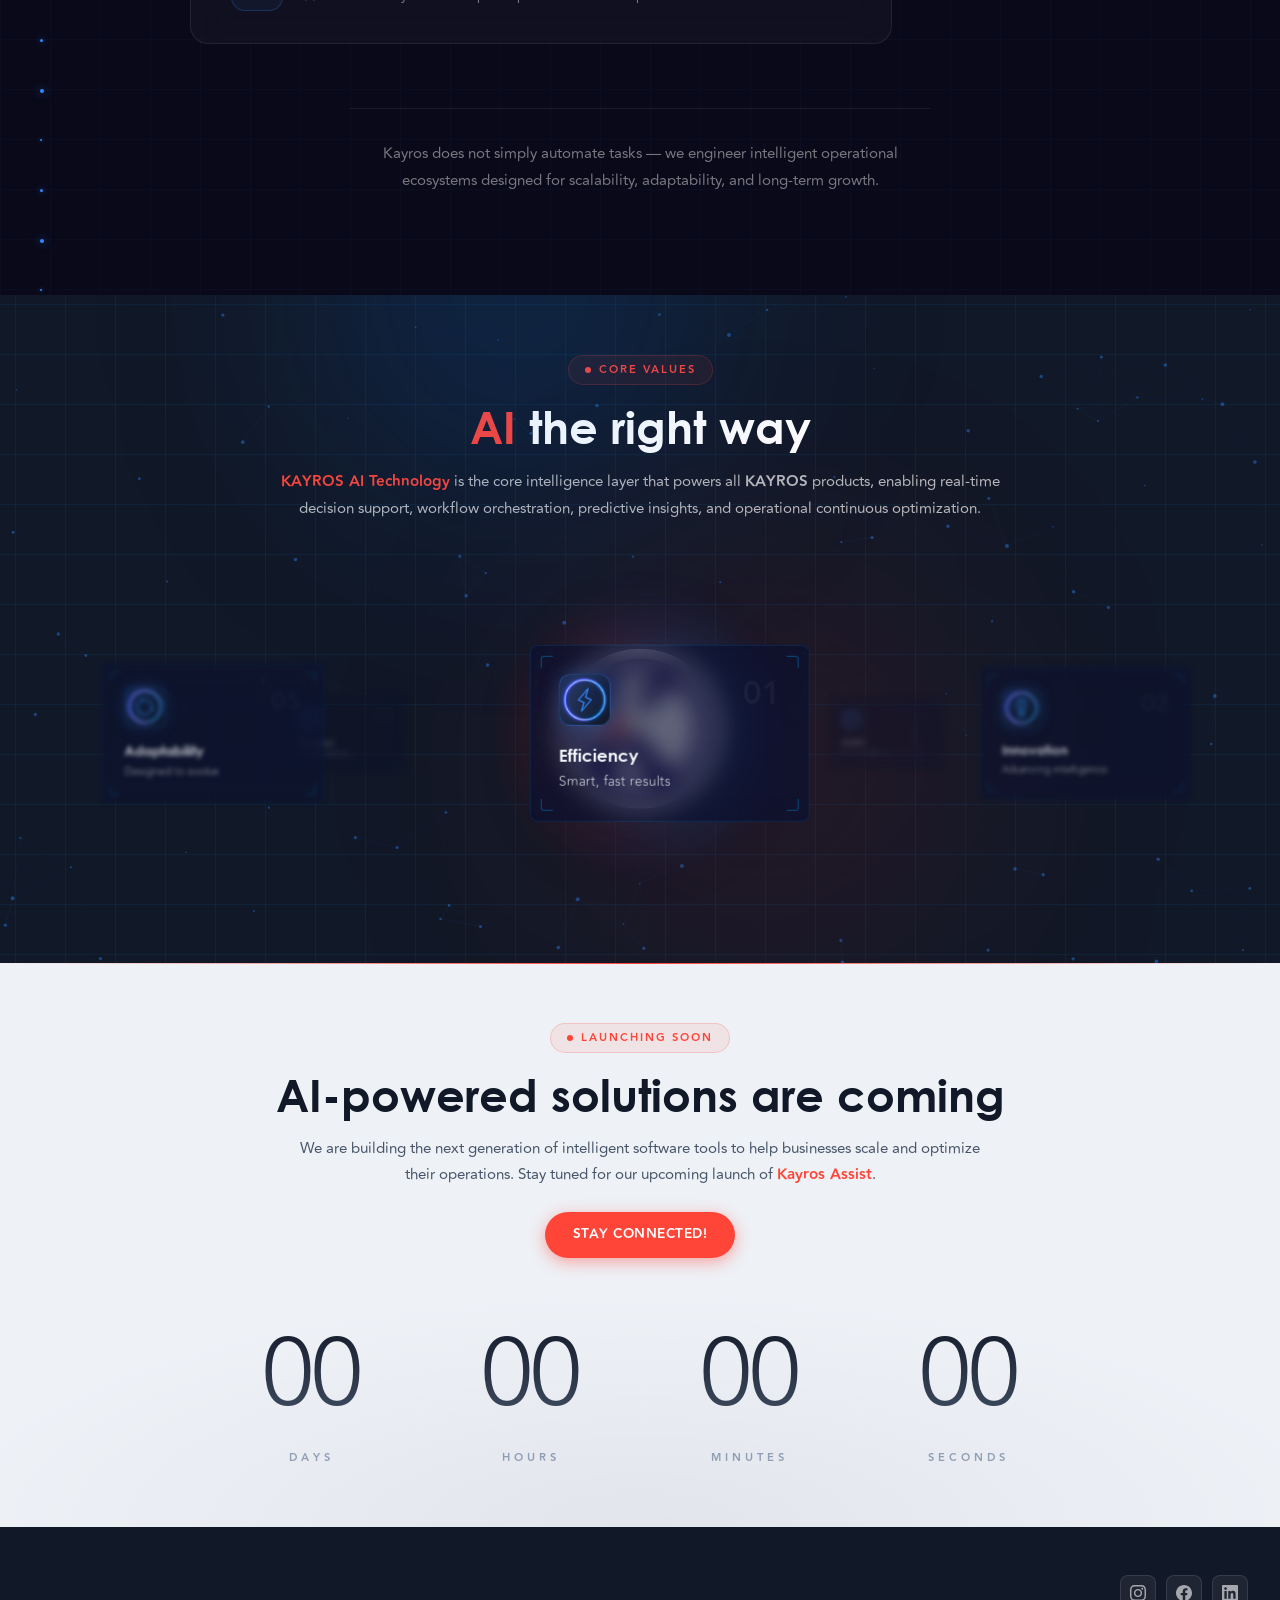
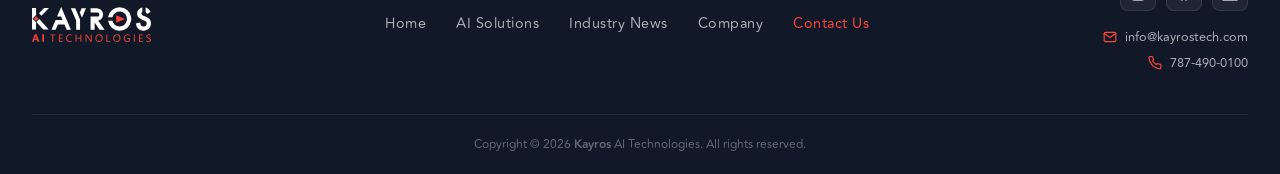
==== commit ffa06939: "Refactor styles and update content across HTML files - Updated Google Fonts link in industry-news.ht" ====
--- a/index.html
+++ b/index.html
@@ -12,472 +12,7 @@
   <link rel="stylesheet" href="css/hero-kx.css" />
   <script defer src="https://cdnjs.cloudflare.com/ajax/libs/animejs/3.2.1/anime.min.js"></script>
   <link rel="icon" type="image/svg+xml" href="assets/logos/iso/iso-blue.svg" />
-  <style>
-    /* ── Kayros-Sections Components (dark + light variants) ── */
-
-    /* Shared */
-    .ks-section-inner { max-width: 1100px; width: 100%; margin: 0 auto; padding: 80px 40px; }
-
-    /* Section label row */
-    .ks-slabel { display: flex; align-items: center; gap: 14px; margin-bottom: 44px; }
-    .ks-slabel__text { font-size: 10px; font-weight: 700; letter-spacing: 0.14em; text-transform: uppercase; white-space: nowrap; font-family: 'Montserrat', sans-serif; }
-    .ks-slabel__line { flex: 1; height: 1px; }
-    .ks-slabel--light .ks-slabel__text { color: #94A3B8; }
-    .ks-slabel--light .ks-slabel__line { background: rgba(0,0,0,0.09); }
-    .ks-slabel--dark .ks-slabel__text { color: rgba(255,255,255,0.32); }
-    .ks-slabel--dark .ks-slabel__line { background: rgba(255,255,255,0.1); }
-
-    /* Badge pill */
-    .ks-badge { display: inline-flex; align-items: center; gap: 7px; font-size: 10px; font-weight: 700; padding: 5px 14px; border-radius: 999px; letter-spacing: 0.07em; text-transform: uppercase; margin-bottom: 18px; font-family: 'Montserrat', sans-serif; }
-    .ks-badge--light { background: rgba(250,66,56,0.06); border: 1px solid rgba(250,66,56,0.18); color: #FA4238; }
-    .ks-badge--dark  { background: rgba(250,66,56,0.12); border: 1px solid rgba(250,66,56,0.26); color: #FF6B5B; }
-    .ks-badge__dot { width: 6px; height: 6px; border-radius: 50%; animation: ks-blink 2s infinite; }
-    .ks-badge--light .ks-badge__dot { background: #FA4238; }
-    .ks-badge--dark  .ks-badge__dot { background: #FF6B5B; }
-    @keyframes ks-blink { 0%,100%{opacity:1;} 50%{opacity:0.3;} }
-
-    /* Features list */
-    .ks-feat-list { display: flex; flex-direction: column; gap: 13px; margin-bottom: 30px; }
-    .ks-feat-item { display: flex; align-items: center; gap: 10px; font-size: 14px; line-height: 1.4; font-family: 'Montserrat', sans-serif; }
-    .ks-feat-item--light { color: #334155; }
-    .ks-feat-item--dark  { color: rgba(255,255,255,0.78); }
-    .ks-feat-check { width: 22px; height: 22px; flex-shrink: 0; border-radius: 50%; display: inline-flex; align-items: center; justify-content: center; }
-    .ks-feat-check--light { background: rgba(250,66,56,0.07); border: 1px solid rgba(250,66,56,0.16); color: #FA4238; }
-    .ks-feat-check--dark  { background: rgba(250,66,56,0.12); color: #FF6B5B; }
-    .ks-feat-check svg { width: 12px; height: 12px; }
-
-    /* ── Card 1: About grid (light) ── */
-    .ks-about-grid { display: grid; grid-template-columns: 1.15fr 0.85fr; gap: 72px; align-items: center; }
-    .ks-about-heading { font-size: 2.65rem; font-weight: 900; color: #0B1120; line-height: 1.1; letter-spacing: -0.025em; margin: 14px 0 22px; }
-    .ks-about-body { font-size: 1rem; line-height: 1.9; color: #475569; margin-bottom: 32px; max-width: 520px; }
-    .ks-about-visual { display: flex; align-items: center; justify-content: center; }
-    .ks-about-logo-wrap { position: relative; width: 280px; height: 280px; display: flex; align-items: center; justify-content: center; }
-    .ks-about-logo { width: 160px; position: relative; z-index: 1; }
-
-    /* ── Card 2: Assist grid (dark) ── */
-    .ks-assist-grid { display: grid; grid-template-columns: 1fr 1fr; gap: 64px; align-items: center; }
-    .ks-assist-heading { font-size: 2.4rem; font-weight: 900; color: #fff; line-height: 1.1; letter-spacing: -0.025em; margin: 14px 0 16px; }
-    .ks-assist-lead { font-size: 1rem; line-height: 1.85; color: rgba(255,255,255,0.62); margin-bottom: 24px; }
-    .ks-assist-video-wrap { border-radius: 20px; overflow: hidden; border: 1px solid rgba(255,255,255,0.08); box-shadow: 0 40px 80px -20px rgba(0,0,0,0.7); position: relative; }
-    .ks-assist-video-wrap::before { content:''; position:absolute; inset:-1px; border-radius:21px; border:1px solid rgba(255,255,255,0.1); z-index:2; pointer-events:none; }
-    .ks-assist-video-wrap video { width:100%; height:auto; display:block; max-height:440px; object-fit:cover; border-radius:20px; }
-
-    /* ── Capabilities: Feature Hero ── */
-    .ks-feat-hero { border-radius: 20px; padding: 44px; display: grid; grid-template-columns: 1fr 1fr; gap: 52px; align-items: center; margin-bottom: 20px; position: relative; overflow: hidden; background: linear-gradient(135deg, rgba(250,66,56,0.1) 0%, rgba(46,139,255,0.06) 100%); border: 1px solid rgba(250,66,56,0.16); }
-    .ks-feat-hero::before { content:''; position:absolute; top:-60px; right:-60px; width:220px; height:220px; background:radial-gradient(circle, rgba(250,66,56,0.12) 0%, transparent 70%); border-radius:50%; pointer-events:none; }
-    .ks-feat-hero > * { position: relative; }
-    .ks-feat-hero h3 { font-size: 1.75rem; font-weight: 800; color: white; line-height: 1.15; margin: 14px 0; letter-spacing: -0.02em; }
-    .ks-feat-hero p { font-size: 0.9rem; color: rgba(255,255,255,0.6); line-height: 1.75; margin-bottom: 22px; }
-    .ks-hero-stats { display: flex; gap: 20px; flex-wrap: wrap; }
-    .ks-hero-stat { display: inline-flex; align-items: center; gap: 7px; font-size: 12px; color: rgba(255,255,255,0.7); font-weight: 600; font-family: 'Montserrat', sans-serif; }
-    .ks-hero-stat svg { width: 14px; height: 14px; stroke: #2E8BFF; fill: none; stroke-width: 2.5; flex-shrink: 0; }
-
-    /* Workflow terminal */
-    .ks-workflow-box { background: rgba(0,0,0,0.38); border-radius: 14px; padding: 22px; border: 1px solid rgba(255,255,255,0.06); font-family: 'Courier New', monospace; font-size: 12px; color: rgba(255,255,255,0.7); line-height: 2.1; }
-    .ks-wf-head { display: flex; align-items: center; gap: 8px; margin-bottom: 14px; padding-bottom: 12px; border-bottom: 1px solid rgba(255,255,255,0.06); }
-    .ks-wf-led { width: 8px; height: 8px; border-radius: 50%; background: #2E8BFF; box-shadow: 0 0 8px rgba(46,139,255,0.7); animation: ks-pulse 2s infinite; }
-    @keyframes ks-pulse { 0%,100%{opacity:1;} 50%{opacity:0.3;} }
-    .ks-wf-head span { font-size: 10px; letter-spacing: 0.12em; color: rgba(255,255,255,0.32); }
-    .ks-wf-line { opacity: 0.4; }
-    .ks-wf-line.wf2 { opacity: 0.65; }
-    .ks-wf-line.wf3 { opacity: 0.82; }
-    .ks-wf-line.wf4 { color: #2E8BFF; font-weight: 600; opacity: 1; }
-
-    /* Cap grid 2×2 */
-    .ks-cap-grid { display: grid; grid-template-columns: 1fr 1fr; gap: 16px; }
-    .ks-cap-card { background: rgba(255,255,255,0.025); border: 1px solid rgba(255,255,255,0.07); border-radius: 16px; padding: 26px; position: relative; overflow: hidden; transition: transform 0.2s, border-color 0.25s; }
-    .ks-cap-card:hover { transform: translateY(-2px); border-color: rgba(250,66,56,0.22); }
-    .ks-cap-card::before { content:''; position:absolute; top:-40px; right:-40px; width:120px; height:120px; background:rgba(250,66,56,0.04); border-radius:50%; }
-    .ks-cap-card > * { position: relative; }
-    .ks-cap-head { display: flex; align-items: center; justify-content: space-between; margin-bottom: 16px; }
-    .ks-cap-icon { width: 46px; height: 46px; background: rgba(250,66,56,0.1); border: 1px solid rgba(250,66,56,0.2); border-radius: 12px; display: flex; align-items: center; justify-content: center; }
-    .ks-cap-icon svg { width: 22px; height: 22px; stroke: #FA4238; fill: none; stroke-width: 1.8; }
-    .ks-cap-tag { font-size: 9px; font-weight: 700; color: #2E8BFF; background: rgba(46,139,255,0.08); border: 1px solid rgba(46,139,255,0.15); padding: 4px 10px; border-radius: 999px; letter-spacing: 0.07em; font-family: 'Montserrat', sans-serif; }
-    .ks-cap-card h3 { font-size: 0.98rem; font-weight: 700; color: white; margin-bottom: 8px; letter-spacing: 0.01em; }
-    .ks-cap-desc { font-size: 0.84rem; color: rgba(255,255,255,0.5); line-height: 1.6; margin-bottom: 16px; }
-
-    /* Mini viz */
-    .ks-bars { display: flex; gap: 5px; align-items: flex-end; height: 40px; }
-    .ks-bar { width: 9px; border-radius: 3px; }
-    .ks-ch-row { display: flex; gap: 9px; }
-    .ks-ch-item { width: 36px; height: 36px; border-radius: 50%; background: rgba(46,139,255,0.08); border: 1px solid rgba(46,139,255,0.15); display: flex; align-items: center; justify-content: center; }
-    .ks-ch-item svg { width: 16px; height: 16px; stroke: #2E8BFF; fill: none; stroke-width: 2; }
-    .ks-case-rows { display: flex; flex-direction: column; gap: 8px; }
-    .ks-case-row { display: flex; align-items: center; gap: 8px; font-size: 12px; color: rgba(255,255,255,0.6); font-family: 'Montserrat', sans-serif; }
-    .ks-case-dot { width: 8px; height: 8px; border-radius: 50%; flex-shrink: 0; }
-    .ks-metric { display: flex; align-items: center; gap: 10px; padding: 11px 14px; background: rgba(46,139,255,0.06); border: 1px solid rgba(46,139,255,0.12); border-radius: 10px; }
-    .ks-metric svg { width: 20px; height: 20px; stroke: #2E8BFF; fill: none; stroke-width: 2; flex-shrink: 0; }
-    .ks-metric span { font-size: 13px; color: rgba(255,255,255,0.88); font-weight: 700; font-family: 'Montserrat', sans-serif; }
-    .ks-cap-footer { text-align: center; margin-top: 32px; }
-
-    /* ── Core Capabilities Cascade — View B (DARK) ── */
-    .kc-section {
-      background: #0A0919;
-      background-image:
-        linear-gradient(rgba(46,139,255,0.03) 1px, transparent 1px),
-        linear-gradient(90deg, rgba(46,139,255,0.03) 1px, transparent 1px);
-      background-size: 50px 50px;
-      padding: 100px 40px;
-      position: relative;
-      overflow: hidden;
-    }
-    .kc-tech-dot {
-      position: absolute;
-      background: #2E8BFF;
-      border-radius: 50%;
-      pointer-events: none;
-      animation: kc-move-dot linear infinite;
-    }
-    .kc-tech-dot.slow   { width: 4px; height: 4px; animation-duration: 10s; box-shadow: 0 0 8px rgba(46,139,255,0.8); }
-    .kc-tech-dot.medium { width: 3px; height: 3px; animation-duration: 7s;  box-shadow: 0 0 6px rgba(46,139,255,0.8); }
-    .kc-tech-dot.fast   { width: 2px; height: 2px; animation-duration: 4s;  box-shadow: 0 0 4px rgba(46,139,255,0.8); }
-    @keyframes kc-move-dot {
-      0%   { left: -20px; opacity: 0; }
-      5%   { opacity: 1; }
-      95%  { opacity: 1; }
-      100% { left: calc(100% + 20px); opacity: 0; }
-    }
-    .kc-view-label { text-align: center; margin-bottom: 60px; }
-    .kc-view-badge { display: inline-flex; align-items: center; gap: 7px; background: rgba(250,66,56,0.1); border: 1px solid rgba(250,66,56,0.22); color: #FF6B5B; border-radius: 999px; font-size: 10px; font-weight: 700; letter-spacing: 0.1em; padding: 5px 14px; margin-bottom: 16px; font-family: 'Montserrat', sans-serif; }
-    .kc-view-title { font-size: 2.2rem; font-weight: 900; color: #ffffff; margin-bottom: 12px; letter-spacing: -0.025em; }
-    .kc-view-title span { color: #FA4238; }
-    .kc-view-sub { font-size: 0.95rem; color: rgba(255,255,255,0.5); max-width: 580px; margin: 0 auto; line-height: 1.7; }
-    .kc-inner { max-width: 900px; margin: 0 auto; }
-    .kc-cascade { position: relative; display: flex; flex-direction: column; }
-    .kc-card { position: relative; width: 78%; background: rgba(255,255,255,0.03); border: 1px solid rgba(255,255,255,0.08); border-radius: 18px; padding: 2rem 2.5rem; margin-top: 1.25rem; cursor: pointer; backdrop-filter: blur(20px); transition: all 0.45s cubic-bezier(0.2,0.8,0.2,1); }
-    .kc-card:first-child { margin-top: 0; }
-    .kc-card.kc-left  { align-self: flex-start; }
-    .kc-card.kc-right { align-self: flex-end; }
-    .kc-card:hover { transform: translateY(-3px); border-color: rgba(250,66,56,0.2); box-shadow: 0 12px 40px rgba(0,0,0,0.4); }
-    .kc-card:hover .kc-icon { border-color: rgba(250,66,56,0.5); box-shadow: 0 0 20px rgba(250,66,56,0.25); }
-    .kc-card:hover .kc-icon svg { stroke: #FA4238; transform: scale(1.1); }
-    .kc-card.kc-open { border-color: rgba(46,139,255,0.35); box-shadow: 0 0 0 1px rgba(46,139,255,0.2), 0 8px 32px rgba(0,0,0,0.4); }
-    .kc-card.kc-open .kc-extra { max-height: 400px; opacity: 1; margin-top: 1.4rem; padding-top: 1.4rem; border-top: 1px solid rgba(255,255,255,0.08); }
-    .kc-cbody { display: flex; align-items: flex-start; gap: 1.4rem; position: relative; z-index: 2; }
-    .kc-card.kc-right .kc-cbody { flex-direction: row-reverse; }
-    .kc-icon { width: 52px; height: 52px; min-width: 52px; border-radius: 14px; border: 1px solid rgba(46,139,255,0.25); background: rgba(46,139,255,0.06); display: flex; align-items: center; justify-content: center; transition: all 0.4s; }
-    .kc-icon svg { width: 22px; height: 22px; stroke: #2E8BFF; fill: none; stroke-width: 1.8; transition: all 0.4s; filter: drop-shadow(0 0 6px rgba(46,139,255,0.4)); }
-    .kc-ctext { flex: 1; }
-    .kc-card.kc-right .kc-ctext { text-align: right; }
-    .kc-cname { font-size: 0.95rem; font-weight: 800; color: rgba(255,255,255,0.92); line-height: 1.3; margin-bottom: 6px; letter-spacing: 0.02em; font-family: 'Montserrat', sans-serif; }
-    .kc-cdesc { font-size: 0.85rem; color: rgba(255,255,255,0.45); line-height: 1.65; }
-    .kc-extra { max-height: 0; opacity: 0; overflow: hidden; transition: all 450ms ease-in-out; }
-    .kc-etitle { font-size: 0.92rem; font-weight: 700; color: #2E8BFF; margin-bottom: 10px; }
-    .kc-etext { font-size: 0.88rem; color: rgba(255,255,255,0.72); line-height: 1.75; margin-bottom: 10px; }
-    .kc-etext:last-child { margin-bottom: 0; }
-    .kc-conclusion { text-align: center; font-size: 0.95rem; line-height: 1.75; color: rgba(255,255,255,0.45); max-width: 580px; margin: 4rem auto 0; padding-top: 2rem; border-top: 1px solid rgba(255,255,255,0.08); }
-
-    /* ── Card 1: Clean k-assist style (inspired by kayros-sections.html) ── */
-    .who-kx-wrap { width: 100%; padding: 80px 40px; }
-    .who-kx-label { display: flex; align-items: center; gap: 14px; max-width: 1100px; margin: 0 auto 28px; }
-    .who-kx-label span { font-size: 10px; font-weight: 700; letter-spacing: 0.14em; text-transform: uppercase; color: #94A3B8; white-space: nowrap; }
-    .who-kx-label div { flex: 1; height: 1px; background: rgba(0,0,0,0.09); }
-    .who-kx-card { max-width: 1100px; margin: 0 auto; background: #fff; border: 1px solid rgba(0,0,0,0.08); border-radius: 20px; padding: 48px; display: grid; grid-template-columns: 1fr 220px; gap: 52px; align-items: center; box-shadow: 0 4px 24px rgba(0,0,0,0.06); }
-    .who-kx-pill { display: inline-flex; align-items: center; gap: 6px; background: rgba(250,66,56,0.06); border: 1px solid rgba(250,66,56,0.18); color: #FA4238; font-size: 10px; font-weight: 700; padding: 5px 14px; border-radius: 999px; letter-spacing: 0.07em; text-transform: uppercase; margin-bottom: 18px; }
-    .who-kx-dot { width: 6px; height: 6px; border-radius: 50%; background: #FA4238; animation: ks-blink 2s infinite; }
-    .who-kx-h2 { font-size: 2.4rem; font-weight: 900; color: #0B1120; letter-spacing: -0.025em; line-height: 1.1; margin: 0 0 16px; }
-    .who-kx-p { font-size: 0.95rem; line-height: 1.85; color: #475569; margin-bottom: 24px; max-width: 520px; }
-    .who-kx-feats { display: flex; flex-direction: column; gap: 11px; margin-bottom: 28px; }
-    .who-kx-feat { display: flex; align-items: center; gap: 10px; font-size: 13.5px; color: #334155; }
-    .who-kx-check { width: 20px; height: 20px; flex-shrink: 0; border-radius: 50%; background: rgba(250,66,56,0.07); border: 1px solid rgba(250,66,56,0.15); display: flex; align-items: center; justify-content: center; }
-    .who-kx-check svg { width: 11px; height: 11px; stroke: #FA4238; fill: none; stroke-width: 2.5; stroke-linecap: round; }
-    .who-kx-visual { display: flex; align-items: center; justify-content: center; position: relative; height: 240px; }
-    .who-kx-visual img { width: 160px; position: relative; z-index: 2; }
-    .who-kx-rings { position: absolute; inset: 0; border-radius: 50%; border: 1px solid rgba(16,2,73,0.08); box-shadow: 0 0 0 24px rgba(16,2,73,0.03), 0 0 0 48px rgba(16,2,73,0.015), 0 0 0 72px rgba(16,2,73,0.008); }
-
-    /* ── Card 2: Remove K pattern, keep clean dark ── */
-    .product-standalone-section::before {
-      background:
-        radial-gradient(ellipse 60% 80% at 0% 50%, rgba(26,5,128,0.7) 0%, transparent 55%),
-        radial-gradient(ellipse 50% 60% at 100% 100%, rgba(250,66,56,0.15) 0%, transparent 55%);
-    }
-    /* Kill the repeating K tiles */
-    .product-standalone-section::after { content: none !important; }
-
-    /* ── Button fix: secondary on dark ── */
-    .cap-standalone-section .btn-secondary,
-    .product-standalone-section .btn-secondary,
-    .kc-section .btn-secondary {
-      color: #fff;
-      border-color: rgba(255,255,255,0.28);
-    }
-    .cap-standalone-section .btn-secondary:hover,
-    .product-standalone-section .btn-secondary:hover {
-      background: rgba(255,255,255,0.09);
-      border-color: rgba(255,255,255,0.6);
-      color: #fff;
-    }
-    .cap-standalone-section .btn-secondary { color: #fff; border-color: rgba(255,255,255,0.28); }
-    .ks-cap-footer .btn-secondary { color: #fff !important; border-color: rgba(255,255,255,0.28) !important; }
-    .ks-cap-footer .btn-secondary:hover { background: rgba(255,255,255,0.09) !important; border-color: rgba(255,255,255,0.6) !important; }
-
-    /* ════════════════════════════════════════════════
-       kx-about — 01 ABOUT KAYROS (professional + tech)
-    ════════════════════════════════════════════════ */
-    .kx-about {
-      background: #ffffff;
-      padding: 100px 40px;
-      position: relative; overflow: hidden;
-    }
-    /* Subtle tech grid background */
-    .kx-about::before {
-      content: ''; position: absolute; inset: 0;
-      background-image:
-        linear-gradient(rgba(16,2,73,0.028) 1px, transparent 1px),
-        linear-gradient(90deg, rgba(16,2,73,0.028) 1px, transparent 1px);
-      background-size: 64px 64px;
-      pointer-events: none;
-    }
-    .kx-about-inner {
-      max-width: 1200px; margin: 0 auto;
-      display: grid; grid-template-columns: 1fr 420px;
-      gap: 80px; align-items: center;
-      position: relative; z-index: 1;
-    }
-
-    /* Shared section label */
-    .kx-label { display: flex; align-items: center; gap: 12px; margin-bottom: 36px; }
-    .kx-label__num { font-size: 11px; font-weight: 700; letter-spacing: 0.16em; text-transform: uppercase; color: #FA4238; font-family: 'Courier New', monospace; }
-    .kx-label__line { flex: 1; height: 1px; }
-    .kx-label--light .kx-label__line { background: rgba(0,0,0,0.08); }
-    .kx-label--dark  .kx-label__line { background: rgba(255,255,255,0.1); }
-    .kx-label__tag { font-size: 11px; font-weight: 600; letter-spacing: 0.12em; text-transform: uppercase; font-family: 'Courier New', monospace; }
-    .kx-label--light .kx-label__tag { color: #94A3B8; }
-    .kx-label--dark  .kx-label__tag { color: rgba(255,255,255,0.3); }
-
-    .kx-heading { font-size: 3.2rem; font-weight: 900; color: #0B1120; line-height: 1.05; letter-spacing: -0.03em; margin-bottom: 20px; }
-    .kx-heading em { color: #FA4238; font-style: normal; }
-    .kx-body { font-size: 0.97rem; line-height: 1.9; color: #475569; margin-bottom: 36px; max-width: 500px; }
-
-    /* Stats row */
-    .kx-stats-grid { display: grid; grid-template-columns: repeat(4,1fr); gap: 12px; margin-bottom: 36px; }
-    .kx-stat-box { background: #F8FAFC; border: 1px solid rgba(0,0,0,0.07); border-radius: 14px; padding: 18px 14px; position: relative; overflow: hidden; }
-    .kx-stat-box::after { content:''; position:absolute; bottom:0; left:0; right:0; height:2px; background:linear-gradient(90deg,#FA4238,#FF6B5B); border-radius:0 0 14px 14px; }
-    .kx-stat-box__val { font-size: 1.55rem; font-weight: 900; color: #0B1120; line-height: 1; margin-bottom: 6px; }
-    .kx-stat-box__val em { color: #FA4238; font-style: normal; }
-    .kx-stat-box__lab { font-size: 9.5px; font-weight: 700; letter-spacing: 0.07em; text-transform: uppercase; color: #94A3B8; }
-
-    /* Tech system card (right visual) */
-    .kx-sys-card {
-      background: #0B1120; border-radius: 20px; padding: 28px;
-      border: 1px solid rgba(255,255,255,0.07);
-      box-shadow: 0 24px 64px rgba(0,0,0,0.18), 0 0 0 1px rgba(255,255,255,0.04);
-      position: relative; overflow: hidden;
-    }
-    .kx-sys-card::before {
-      content:''; position:absolute; inset:0;
-      background:
-        radial-gradient(ellipse 70% 50% at 50% 0%, rgba(250,66,56,0.09) 0%, transparent 65%),
-        radial-gradient(ellipse 60% 50% at 100% 100%, rgba(26,5,128,0.5) 0%, transparent 60%);
-      pointer-events:none;
-    }
-    .kx-sys-header { display:flex; align-items:center; justify-content:space-between; margin-bottom:20px; padding-bottom:16px; border-bottom:1px solid rgba(255,255,255,0.06); position:relative; }
-    .kx-sys-brand { display:flex; align-items:center; gap:9px; }
-    .kx-sys-brand img { width:26px; height:26px; }
-    .kx-sys-brand span { font-size:11px; font-weight:700; letter-spacing:0.08em; color:white; }
-    .kx-sys-status { display:flex; align-items:center; gap:6px; font-size:9px; font-weight:700; letter-spacing:0.1em; color:rgba(255,255,255,0.35); font-family:'Courier New',monospace; }
-    .kx-sys-led { width:6px; height:6px; border-radius:50%; background:#22C55E; box-shadow:0 0 8px rgba(34,197,94,0.7); animation:ks-blink 2.5s infinite; }
-
-    .kx-sys-logo-wrap { display:flex; align-items:center; justify-content:center; margin:20px 0; position:relative; height:100px; }
-    .kx-sys-logo { width:72px; height:72px; position:relative; z-index:2; }
-    .kx-sys-ring { position:absolute; border-radius:50%; }
-    .kx-sys-ring:nth-child(1) { inset:4px; border:1px solid rgba(250,66,56,0.22); animation:kx-spin 18s linear infinite; }
-    .kx-sys-ring:nth-child(2) { inset:-16px; border:1px solid rgba(46,139,255,0.14); animation:kx-spin 26s linear infinite reverse; }
-    .kx-sys-ring:nth-child(3) { inset:-36px; border:1px solid rgba(250,66,56,0.08); animation:kx-spin 35s linear infinite; }
-    @keyframes kx-spin { from{transform:rotate(0deg);} to{transform:rotate(360deg);} }
-
-    .kx-sys-list { display:flex; flex-direction:column; gap:8px; position:relative; }
-    .kx-sys-item { display:flex; align-items:center; justify-content:space-between; padding:9px 12px; background:rgba(255,255,255,0.03); border:1px solid rgba(255,255,255,0.05); border-radius:9px; }
-    .kx-sys-item-left { display:flex; align-items:center; gap:9px; }
-    .kx-sys-dot { width:5px; height:5px; border-radius:50%; background:#2E8BFF; box-shadow:0 0 6px rgba(46,139,255,0.6); }
-    .kx-sys-name { font-size:10.5px; font-weight:600; color:rgba(255,255,255,0.72); font-family:'Montserrat',sans-serif; }
-    .kx-sys-badge { font-size:8.5px; font-weight:700; letter-spacing:0.07em; text-transform:uppercase; color:#22C55E; background:rgba(34,197,94,0.09); border:1px solid rgba(34,197,94,0.22); padding:2px 8px; border-radius:999px; font-family:'Courier New',monospace; }
-    .kx-sys-footer { margin-top:18px; padding-top:14px; border-top:1px solid rgba(255,255,255,0.05); display:flex; align-items:center; justify-content:space-between; position:relative; }
-    .kx-sys-footer span { font-size:9px; color:rgba(255,255,255,0.28); font-family:'Courier New',monospace; letter-spacing:0.06em; }
-    .kx-sys-footer strong { color:rgba(255,255,255,0.5); font-weight:600; }
-
-    /* ════════════════════════════════════════════════
-       kx-product — 02 KAYROS ASSIST (dark, tech)
-    ════════════════════════════════════════════════ */
-    .kx-product {
-      background-color: #080a20;
-      background-image:
-        linear-gradient(rgba(0,168,255,0.08) 1px, transparent 1px),
-        linear-gradient(90deg, rgba(0,168,255,0.08) 1px, transparent 1px);
-      background-size: 50px 50px;
-      background-position: center center;
-      padding: 100px 40px;
-      position: relative; overflow: hidden;
-    }
-    .kx-product::before {
-      content:''; position:absolute; inset:0;
-      background:
-        radial-gradient(ellipse 55% 70% at 0% 50%, rgba(0,80,200,0.35) 0%, transparent 60%),
-        radial-gradient(ellipse 45% 55% at 100% 100%, rgba(250,66,56,0.1) 0%, transparent 52%);
-      pointer-events:none;
-    }
-    .kx-product::after { content: none; }
-    .kx-product-inner {
-      max-width: 1200px; margin: 0 auto;
-      display: grid; grid-template-columns: 1fr 1fr;
-      gap: 80px; align-items: center;
-      position: relative; z-index: 1;
-    }
-    .kx-product-badge { display:inline-flex; align-items:center; gap:7px; background:rgba(250,66,56,0.1); border:1px solid rgba(250,66,56,0.25); color:#FF6B5B; font-size:10px; font-weight:700; padding:5px 14px; border-radius:999px; letter-spacing:0.07em; text-transform:uppercase; margin-bottom:18px; }
-    .kx-product-badge svg { width:12px; height:12px; flex-shrink:0; }
-    .kx-product-heading { font-size: 2.8rem; font-weight: 900; color: white; line-height: 1.08; letter-spacing: -0.025em; margin: 0 0 16px; }
-    .kx-product-heading em { color: #FA4238; font-style: normal; }
-    .kx-product-lead { font-size: 0.96rem; line-height: 1.85; color: rgba(255,255,255,0.58); margin-bottom: 28px; max-width: 460px; }
-    .kx-product-feats { display:flex; flex-direction:column; gap:10px; margin-bottom:32px; }
-    .kx-product-feat { display:flex; align-items:center; gap:10px; font-size:13.5px; color:rgba(255,255,255,0.78); }
-    .kx-product-check { width:20px; height:20px; flex-shrink:0; border-radius:50%; background:rgba(250,66,56,0.1); border:1px solid rgba(250,66,56,0.25); display:flex; align-items:center; justify-content:center; }
-    .kx-product-check svg { width:10px; height:10px; stroke:#FA4238; fill:none; stroke-width:3; stroke-linecap:round; }
-
-    /* Video with chrome bar */
-    .kx-video-wrap { border-radius: 18px; overflow: hidden; border: 1px solid rgba(255,255,255,0.1); box-shadow: 0 0 0 1px rgba(250,66,56,0.07), 0 32px 64px rgba(0,0,0,0.55); position: relative; }
-    .kx-video-chrome { display:flex; align-items:center; gap:6px; padding:0 14px; height:34px; background:rgba(0,0,0,0.55); backdrop-filter:blur(8px); }
-    .kx-chrome-dot { width:10px; height:10px; border-radius:50%; }
-    .kx-video-wrap video { width:100%; display:block; max-height:420px; object-fit:cover; }
-
-    /* Responsive */
-    @media (max-width: 1024px) {
-      .kx-about { padding: 72px 24px; }
-      .kx-product { padding: 72px 24px; }
-      .kx-about-inner { grid-template-columns: 1fr; gap: 48px; }
-      .kx-about-visual { display: none; }
-      .kx-product-inner { grid-template-columns: 1fr; gap: 48px; }
-      .kx-heading { font-size: 2.4rem; }
-      .kx-product-heading { font-size: 2.2rem; }
-      .kx-stats-grid { grid-template-columns: repeat(2,1fr); }
-    }
-    @media (max-width: 600px) {
-      .kx-stats-grid { grid-template-columns: repeat(2,1fr); }
-      .kx-heading { font-size: 2rem; }
-    }
-    /* ── Remove ks-feat-hero gradient background ── */
-    .ks-feat-hero {
-      background: rgba(255,255,255,0.025);
-      border-color: rgba(255,255,255,0.07);
-    }
-    .ks-feat-hero::before { display: none; }
-
-    /* ════════════════════════════════════════════════
-       Kayros Modal System — sys-card aesthetic
-    ════════════════════════════════════════════════ */
-    #whoModal .modal-box,
-    #capModal .modal-box {
-      display: flex; flex-direction: column;
-      grid-template-columns: unset;
-      background: #0B1120;
-      border: 1px solid rgba(255,255,255,0.07);
-      border-radius: 20px;
-      overflow: hidden;
-      max-height: 88vh;
-      width: 100%;
-      box-shadow: 0 32px 80px rgba(0,0,0,0.7), 0 0 0 1px rgba(255,255,255,0.04);
-    }
-    #whoModal .modal-box { max-width: 500px; }
-    #capModal .modal-box { max-width: 540px; }
-
-    /* Hide original structure panels */
-    #whoModal .modal-left,
-    #whoModal .who-modal-tooltip-body,
-    #capModal .modal-left,
-    #capModal .modal-right { display: none !important; }
-
-    /* Hide K tiles */
-    #capModal .bg-mosaic-strong,
-    #whoModal .bg-mosaic-strong { display: none; }
-
-    /* km-modal inner wrapper */
-    .km-modal { display: flex; flex-direction: column; height: 100%; }
-
-    /* Header */
-    .km-header {
-      display: flex; align-items: center; justify-content: space-between;
-      padding: 16px 20px; border-bottom: 1px solid rgba(255,255,255,0.06);
-      flex-shrink: 0;
-    }
-    .km-brand { display: flex; align-items: center; gap: 9px; }
-    .km-brand img { width: 26px; height: 26px; }
-    .km-brand span { font-size: 11px; font-weight: 700; letter-spacing: 0.08em; color: white; font-family: 'Montserrat', sans-serif; }
-    .km-status { display: flex; align-items: center; gap: 6px; font-size: 9px; font-weight: 700; letter-spacing: 0.1em; color: rgba(255,255,255,0.35); font-family: 'Courier New', monospace; }
-    .km-led { width: 6px; height: 6px; border-radius: 50%; background: #22C55E; box-shadow: 0 0 8px rgba(34,197,94,0.7); animation: ks-blink 2.5s infinite; }
-
-    /* Logo + rings */
-    .km-logo-wrap {
-      display: flex; align-items: center; justify-content: center;
-      position: relative; height: 110px; margin: 20px 0 12px; flex-shrink: 0;
-    }
-    .km-logo { width: 68px; height: 68px; position: relative; z-index: 2; }
-    .km-ring { position: absolute; border-radius: 50%; }
-    .km-ring:nth-child(1) { inset: 4px; border: 1px solid rgba(250,66,56,0.22); animation: kx-spin 18s linear infinite; }
-    .km-ring:nth-child(2) { inset: -16px; border: 1px solid rgba(46,139,255,0.14); animation: kx-spin 26s linear infinite reverse; }
-    .km-ring:nth-child(3) { inset: -36px; border: 1px solid rgba(250,66,56,0.08); animation: kx-spin 35s linear infinite; }
-
-    /* Scrollable body */
-    .km-body { flex: 1; overflow-y: auto; padding: 4px 20px 8px; }
-    .km-body::-webkit-scrollbar { width: 3px; }
-    .km-body::-webkit-scrollbar-thumb { background: rgba(255,255,255,0.1); border-radius: 2px; }
-
-    /* Row items */
-    .km-list { display: flex; flex-direction: column; gap: 8px; }
-    .km-item {
-      display: flex; align-items: flex-start; gap: 12px;
-      padding: 11px 14px;
-      background: rgba(255,255,255,0.03); border: 1px solid rgba(255,255,255,0.05);
-      border-radius: 10px; transition: border-color 0.2s;
-    }
-    .km-item:hover { border-color: rgba(250,66,56,0.18); }
-    .km-dot { width: 5px; height: 5px; border-radius: 50%; background: #2E8BFF; box-shadow: 0 0 6px rgba(46,139,255,0.6); flex-shrink: 0; margin-top: 5px; }
-    .km-item-body { flex: 1; min-width: 0; }
-    .km-item-name { font-size: 10.5px; font-weight: 700; color: white; font-family: 'Montserrat', sans-serif; line-height: 1.3; }
-    .km-item-desc { font-size: 10.5px; color: rgba(255,255,255,0.88); line-height: 1.6; margin-top: 4px; font-family: 'Montserrat', sans-serif; }
-    .km-item-note { font-size: 10px; color: rgba(46,139,255,0.85); line-height: 1.5; margin-top: 7px; padding: 6px 10px; background: rgba(46,139,255,0.06); border-left: 2px solid rgba(46,139,255,0.28); border-radius: 0 5px 5px 0; font-family: 'Montserrat', sans-serif; }
-    .km-body strong { color: #FA4238; }
-    .km-badge { font-size: 8px; font-weight: 700; letter-spacing: 0.07em; text-transform: uppercase; color: #22C55E; background: rgba(34,197,94,0.09); border: 1px solid rgba(34,197,94,0.22); padding: 3px 9px; border-radius: 999px; font-family: 'Courier New', monospace; white-space: nowrap; flex-shrink: 0; margin-top: 2px; }
-
-    /* Footer */
-    .km-footer {
-      display: flex; align-items: center; justify-content: space-between;
-      padding: 13px 20px; border-top: 1px solid rgba(255,255,255,0.05); flex-shrink: 0;
-    }
-    .km-footer span { font-size: 9px; color: rgba(255,255,255,0.28); font-family: 'Courier New', monospace; letter-spacing: 0.06em; }
-    .km-footer strong { font-size: 9px; color: rgba(255,255,255,0.5); font-weight: 600; font-family: 'Courier New', monospace; }
-
-    #whoModal .modal-close,
-    #capModal .modal-close { top: 12px; right: 14px; }
-
-    #whoModal .km-header,
-    #capModal .km-header { padding-right: 44px; }
-
-    /* Remaining responsive */
-    @media (max-width: 900px) {
-      .ks-feat-hero { grid-template-columns: 1fr; padding: 28px; }
-      .ks-cap-grid { grid-template-columns: 1fr; }
-      .kc-card, .kc-card.kc-right { width: 100%; }
-      .kc-card.kc-right .kc-cbody { flex-direction: row; }
-      .kc-card.kc-right .kc-ctext { text-align: left; }
-      .kc-section { padding: 72px 24px; }
-    }
-
-    @media (max-width: 540px) {
-      .kc-section { padding: 52px 16px; }
-      .kc-view-label { margin-bottom: 36px; }
-      .kc-view-title { font-size: 1.75rem; }
-      .kc-view-sub { font-size: 0.88rem; }
-      .kc-card { padding: 1.1rem 1.15rem; margin-top: 0.65rem; border-radius: 14px; }
-      .kc-cbody { gap: 0.9rem; }
-      .kc-icon { width: 42px; height: 42px; min-width: 42px; border-radius: 11px; }
-      .kc-icon svg { width: 18px; height: 18px; }
-      .kc-cname { font-size: 0.82rem; margin-bottom: 4px; }
-      .kc-cdesc { font-size: 0.8rem; line-height: 1.55; }
-      .kc-card.kc-open .kc-extra { margin-top: 1rem; padding-top: 1rem; }
-      .kc-etitle { font-size: 0.84rem; margin-bottom: 8px; }
-      .kc-etext { font-size: 0.82rem; line-height: 1.65; }
-      .kc-conclusion { font-size: 0.85rem; margin-top: 2.5rem; padding-top: 1.5rem; }
-    }
-  </style>
+  <link rel="stylesheet" href="css/sections-home.css" />
 </head>
 
 <body class="home-transparent-header">
@@ -519,39 +54,28 @@
 
       sessionStorage.setItem('kayrosIntroPlayed', 'true');
 
-      // Intentar reproducir audio con el video (la mayoría de navegadores bloquearán esto sin interacción)
-      // Como el video tiene 'muted' y 'autoplay' en el HTML, ya está corriendo.
-      const playPromise = introAudio.play();
-
-      if (playPromise !== undefined) {
-        playPromise.then(() => {
-          // Autoplay de audio funcionó
-          introVideo.currentTime = 0;
-        }).catch(error => {
-          // Audio bloqueado
-          soundBtn.style.display = 'flex';
-        });
-      } else {
-        // Fallback extra
-        soundBtn.style.display = 'flex';
-      }
+      // Todos los navegadores modernos bloquean audio autoplay sin interacción del usuario.
+      // Mostrar el botón de sonido directamente para que el usuario pueda activarlo.
+      soundBtn.style.display = 'flex';
+
+      // Arrancar el video explícitamente (respaldo al atributo autoplay del HTML)
+      introVideo.play().catch(() => {
+        endIntro();
+      });
 
       // Al hacer clic en el botón de sonido
       soundBtn.addEventListener('click', () => {
-        // Asegurar que tanto el audio como el video estén sincronizados y corriendo
         introAudio.currentTime = introVideo.currentTime || 0;
         introAudio.play().catch(e => console.error("Error reproduciendo audio:", e));
-        introVideo.play().catch(e => console.error("Error reproduciendo video:", e)); // Forzar por si se pausó
-
-        // Cambiar el ícono a sonido activado
+        introVideo.play().catch(() => {});
+
         soundBtn.innerHTML = '<svg width="24" height="24" viewBox="0 0 24 24" fill="none" stroke="currentColor" stroke-width="2" stroke-linecap="round" stroke-linejoin="round"><polygon points="11 5 6 9 2 9 2 15 6 15 11 19 11 5"></polygon><path d="M19.07 4.93a10 10 0 0 1 0 14.14M15.54 8.46a5 5 0 0 1 0 7.07"></path></svg>';
-        soundBtn.style.animation = 'none'; // Detener pulsación
+        soundBtn.style.animation = 'none';
         setTimeout(() => {
           soundBtn.style.opacity = '0';
         }, 800);
       });
 
-      // Cerrar intro al terminar
       function endIntro() {
         overlay.style.opacity = '0';
         overlay.style.pointerEvents = 'none';
@@ -562,7 +86,7 @@
 
       introVideo.addEventListener('ended', endIntro);
 
-      // Respaldo por si el video falla en cargar
+      // Respaldo por si el video falla en cargar después de 5s
       setTimeout(() => {
         if (overlay.style.display !== 'none' && introVideo.currentTime === 0) {
           endIntro();
@@ -1091,7 +615,7 @@
           <div class="cv-hud cv-hud--bl"></div><div class="cv-hud cv-hud--br"></div>
           <div class="cv-card__header">
             <div class="cv-card__icon cv-card__icon--img">
-              <img src="assets/illustrations/efficiency.png" alt="Efficiency">
+              <img src="assets/illustrations/efficiency.png" alt="Efficiency" loading="lazy">
             </div>
             <div class="cv-card__num">01</div>
           </div>
@@ -1106,7 +630,7 @@
           <div class="cv-hud cv-hud--bl"></div><div class="cv-hud cv-hud--br"></div>
           <div class="cv-card__header">
             <div class="cv-card__icon cv-card__icon--img">
-              <img src="assets/illustrations/innovation.png" alt="Innovation">
+              <img src="assets/illustrations/innovation.png" alt="Innovation" loading="lazy">
             </div>
             <div class="cv-card__num">02</div>
           </div>
@@ -1121,7 +645,7 @@
           <div class="cv-hud cv-hud--bl"></div><div class="cv-hud cv-hud--br"></div>
           <div class="cv-card__header">
             <div class="cv-card__icon cv-card__icon--img">
-              <img src="assets/illustrations/quality.png" alt="Quality">
+              <img src="assets/illustrations/quality.png" alt="Quality" loading="lazy">
             </div>
             <div class="cv-card__num">03</div>
           </div>
@@ -1136,7 +660,7 @@
           <div class="cv-hud cv-hud--bl"></div><div class="cv-hud cv-hud--br"></div>
           <div class="cv-card__header">
             <div class="cv-card__icon cv-card__icon--img">
-              <img src="assets/illustrations/accuracy.png" alt="Accuracy">
+              <img src="assets/illustrations/accuracy.png" alt="Accuracy" loading="lazy">
             </div>
             <div class="cv-card__num">04</div>
           </div>
@@ -1151,7 +675,7 @@
           <div class="cv-hud cv-hud--bl"></div><div class="cv-hud cv-hud--br"></div>
           <div class="cv-card__header">
             <div class="cv-card__icon cv-card__icon--img">
-              <img src="assets/illustrations/adaptability.png" alt="Adaptability">
+              <img src="assets/illustrations/adaptability.png" alt="Adaptability" loading="lazy">
             </div>
             <div class="cv-card__num">05</div>
           </div>
@@ -1598,3 +1122,5 @@
 
 </html>
 
+
+
--- a/css/styles.css
+++ b/css/styles.css
@@ -1,4 +1,4 @@
-﻿@import url('https://fonts.googleapis.com/css2?family=Montserrat:wght@300;400;500;600;700;800;900&display=swap');
+﻿@import url('https://fonts.googleapis.com/css2?family=Montserrat:wght@600;700&display=swap');
 
 /* ============================================================
    KAYROS AI TECHNOLOGIES — Shared Stylesheet
@@ -2823,9 +2823,9 @@
 
 .leader-photo-wrap img {
     max-width: 80%;
-    max-height: 100%; /* Added to prevent clipping */
+    max-height: 100%;
     height: auto;
-    object-fit: contain; /* Ensure it fits */
+    object-fit: contain;
     filter: drop-shadow(0 15px 30px rgba(0,0,0,0.2));
     transition: transform 0.6s cubic-bezier(0.165, 0.84, 0.44, 1);
 }
@@ -4321,3 +4321,4 @@
     }
 }
 
+
--- a/css/sections-home.css
+++ b/css/sections-home.css
@@ -0,0 +1,291 @@
+/* ── Shared animation (used by kx-*, km-*, who-kx-*) ── */
+@keyframes ks-blink { 0%,100%{opacity:1;} 50%{opacity:0.3;} }
+
+/* ════════════════════════════════════════════════
+   Core Capabilities Cascade (kc-*)
+════════════════════════════════════════════════ */
+.kc-section {
+  background: #0A0919;
+  background-image:
+    linear-gradient(rgba(46,139,255,0.03) 1px, transparent 1px),
+    linear-gradient(90deg, rgba(46,139,255,0.03) 1px, transparent 1px);
+  background-size: 50px 50px;
+  padding: 100px 40px;
+  position: relative;
+  overflow: hidden;
+}
+.kc-tech-dot {
+  position: absolute;
+  background: #2E8BFF;
+  border-radius: 50%;
+  pointer-events: none;
+  animation: kc-move-dot linear infinite;
+}
+.kc-tech-dot.slow   { width: 4px; height: 4px; animation-duration: 10s; box-shadow: 0 0 8px rgba(46,139,255,0.8); }
+.kc-tech-dot.medium { width: 3px; height: 3px; animation-duration: 7s;  box-shadow: 0 0 6px rgba(46,139,255,0.8); }
+.kc-tech-dot.fast   { width: 2px; height: 2px; animation-duration: 4s;  box-shadow: 0 0 4px rgba(46,139,255,0.8); }
+@keyframes kc-move-dot {
+  0%   { left: -20px; opacity: 0; }
+  5%   { opacity: 1; }
+  95%  { opacity: 1; }
+  100% { left: calc(100% + 20px); opacity: 0; }
+}
+.kc-view-label { text-align: center; margin-bottom: 60px; }
+.kc-view-badge { display: inline-flex; align-items: center; gap: 7px; background: rgba(250,66,56,0.1); border: 1px solid rgba(250,66,56,0.22); color: #FF6B5B; border-radius: 999px; font-size: 10px; font-weight: 700; letter-spacing: 0.1em; padding: 5px 14px; margin-bottom: 16px; font-family: 'Montserrat', sans-serif; }
+.kc-view-title { font-size: 2.2rem; font-weight: 900; color: #ffffff; margin-bottom: 12px; letter-spacing: -0.025em; }
+.kc-view-title span { color: #FA4238; }
+.kc-view-sub { font-size: 0.95rem; color: rgba(255,255,255,0.5); max-width: 580px; margin: 0 auto; line-height: 1.7; }
+.kc-inner { max-width: 900px; margin: 0 auto; }
+.kc-cascade { position: relative; display: flex; flex-direction: column; }
+.kc-card { position: relative; width: 78%; background: rgba(255,255,255,0.03); border: 1px solid rgba(255,255,255,0.08); border-radius: 18px; padding: 2rem 2.5rem; margin-top: 1.25rem; cursor: pointer; backdrop-filter: blur(20px); transition: all 0.45s cubic-bezier(0.2,0.8,0.2,1); }
+.kc-card:first-child { margin-top: 0; }
+.kc-card.kc-left  { align-self: flex-start; }
+.kc-card.kc-right { align-self: flex-end; }
+.kc-card:hover { transform: translateY(-3px); border-color: rgba(250,66,56,0.2); box-shadow: 0 12px 40px rgba(0,0,0,0.4); }
+.kc-card:hover .kc-icon { border-color: rgba(250,66,56,0.5); box-shadow: 0 0 20px rgba(250,66,56,0.25); }
+.kc-card:hover .kc-icon svg { stroke: #FA4238; transform: scale(1.1); }
+.kc-card.kc-open { border-color: rgba(46,139,255,0.35); box-shadow: 0 0 0 1px rgba(46,139,255,0.2), 0 8px 32px rgba(0,0,0,0.4); }
+.kc-card.kc-open .kc-extra { max-height: 400px; opacity: 1; margin-top: 1.4rem; padding-top: 1.4rem; border-top: 1px solid rgba(255,255,255,0.08); }
+.kc-cbody { display: flex; align-items: flex-start; gap: 1.4rem; position: relative; z-index: 2; }
+.kc-card.kc-right .kc-cbody { flex-direction: row-reverse; }
+.kc-icon { width: 52px; height: 52px; min-width: 52px; border-radius: 14px; border: 1px solid rgba(46,139,255,0.25); background: rgba(46,139,255,0.06); display: flex; align-items: center; justify-content: center; transition: all 0.4s; }
+.kc-icon svg { width: 22px; height: 22px; stroke: #2E8BFF; fill: none; stroke-width: 1.8; transition: all 0.4s; filter: drop-shadow(0 0 6px rgba(46,139,255,0.4)); }
+.kc-ctext { flex: 1; }
+.kc-card.kc-right .kc-ctext { text-align: right; }
+.kc-cname { font-size: 0.95rem; font-weight: 800; color: rgba(255,255,255,0.92); line-height: 1.3; margin-bottom: 6px; letter-spacing: 0.02em; font-family: 'Montserrat', sans-serif; }
+.kc-cdesc { font-size: 0.85rem; color: rgba(255,255,255,0.45); line-height: 1.65; }
+.kc-extra { max-height: 0; opacity: 0; overflow: hidden; transition: all 450ms ease-in-out; }
+.kc-etitle { font-size: 0.92rem; font-weight: 700; color: #2E8BFF; margin-bottom: 10px; }
+.kc-etext { font-size: 0.88rem; color: rgba(255,255,255,0.72); line-height: 1.75; margin-bottom: 10px; }
+.kc-etext:last-child { margin-bottom: 0; }
+.kc-conclusion { text-align: center; font-size: 0.95rem; line-height: 1.75; color: rgba(255,255,255,0.45); max-width: 580px; margin: 4rem auto 0; padding-top: 2rem; border-top: 1px solid rgba(255,255,255,0.08); }
+.kc-section .btn-secondary { color: #fff; border-color: rgba(255,255,255,0.28); }
+.kc-section .btn-secondary:hover { background: rgba(255,255,255,0.09); border-color: rgba(255,255,255,0.6); color: #fff; }
+
+/* ── who-kx-* (About section inline elements) ── */
+.who-kx-pill { display: inline-flex; align-items: center; gap: 6px; background: rgba(250,66,56,0.06); border: 1px solid rgba(250,66,56,0.18); color: #FA4238; font-size: 10px; font-weight: 700; padding: 5px 14px; border-radius: 999px; letter-spacing: 0.07em; text-transform: uppercase; margin-bottom: 18px; }
+.who-kx-dot { width: 6px; height: 6px; border-radius: 50%; background: #FA4238; animation: ks-blink 2s infinite; }
+.who-kx-feats { display: flex; flex-direction: column; gap: 11px; margin-bottom: 28px; }
+.who-kx-feat { display: flex; align-items: center; gap: 10px; font-size: 13.5px; color: #334155; }
+.who-kx-check { width: 20px; height: 20px; flex-shrink: 0; border-radius: 50%; background: rgba(250,66,56,0.07); border: 1px solid rgba(250,66,56,0.15); display: flex; align-items: center; justify-content: center; }
+.who-kx-check svg { width: 11px; height: 11px; stroke: #FA4238; fill: none; stroke-width: 2.5; stroke-linecap: round; }
+
+/* ════════════════════════════════════════════════
+   kx-about — 01 ABOUT KAYROS
+════════════════════════════════════════════════ */
+.kx-about {
+  background: #ffffff;
+  padding: 100px 40px;
+  position: relative; overflow: hidden;
+}
+.kx-about::before {
+  content: ''; position: absolute; inset: 0;
+  background-image:
+    linear-gradient(rgba(16,2,73,0.028) 1px, transparent 1px),
+    linear-gradient(90deg, rgba(16,2,73,0.028) 1px, transparent 1px);
+  background-size: 64px 64px;
+  pointer-events: none;
+}
+.kx-about-inner {
+  max-width: 1200px; margin: 0 auto;
+  display: grid; grid-template-columns: 1fr 420px;
+  gap: 80px; align-items: center;
+  position: relative; z-index: 1;
+}
+.kx-heading { font-size: 3.2rem; font-weight: 900; color: #0B1120; line-height: 1.05; letter-spacing: -0.03em; margin-bottom: 20px; }
+.kx-heading em { color: #FA4238; font-style: normal; }
+.kx-body { font-size: 0.97rem; line-height: 1.9; color: #475569; margin-bottom: 36px; max-width: 500px; }
+.kx-stats-grid { display: grid; grid-template-columns: repeat(4,1fr); gap: 12px; margin-bottom: 36px; }
+.kx-stat-box { background: #F8FAFC; border: 1px solid rgba(0,0,0,0.07); border-radius: 14px; padding: 18px 14px; position: relative; overflow: hidden; }
+.kx-stat-box::after { content:''; position:absolute; bottom:0; left:0; right:0; height:2px; background:linear-gradient(90deg,#FA4238,#FF6B5B); border-radius:0 0 14px 14px; }
+.kx-stat-box__val { font-size: 1.55rem; font-weight: 900; color: #0B1120; line-height: 1; margin-bottom: 6px; }
+.kx-stat-box__val em { color: #FA4238; font-style: normal; }
+.kx-stat-box__lab { font-size: 9.5px; font-weight: 700; letter-spacing: 0.07em; text-transform: uppercase; color: #94A3B8; }
+
+/* Tech system card (right visual) */
+.kx-sys-card {
+  background: #0B1120; border-radius: 20px; padding: 28px;
+  border: 1px solid rgba(255,255,255,0.07);
+  box-shadow: 0 24px 64px rgba(0,0,0,0.18), 0 0 0 1px rgba(255,255,255,0.04);
+  position: relative; overflow: hidden;
+}
+.kx-sys-card::before {
+  content:''; position:absolute; inset:0;
+  background:
+    radial-gradient(ellipse 70% 50% at 50% 0%, rgba(250,66,56,0.09) 0%, transparent 65%),
+    radial-gradient(ellipse 60% 50% at 100% 100%, rgba(26,5,128,0.5) 0%, transparent 60%);
+  pointer-events:none;
+}
+.kx-sys-header { display:flex; align-items:center; justify-content:space-between; margin-bottom:20px; padding-bottom:16px; border-bottom:1px solid rgba(255,255,255,0.06); position:relative; }
+.kx-sys-brand { display:flex; align-items:center; gap:9px; }
+.kx-sys-brand img { width:26px; height:26px; }
+.kx-sys-brand span { font-size:11px; font-weight:700; letter-spacing:0.08em; color:white; }
+.kx-sys-status { display:flex; align-items:center; gap:6px; font-size:9px; font-weight:700; letter-spacing:0.1em; color:rgba(255,255,255,0.35); font-family:'Courier New',monospace; }
+.kx-sys-led { width:6px; height:6px; border-radius:50%; background:#22C55E; box-shadow:0 0 8px rgba(34,197,94,0.7); animation:ks-blink 2.5s infinite; }
+.kx-sys-logo-wrap { display:flex; align-items:center; justify-content:center; margin:20px 0; position:relative; height:100px; }
+.kx-sys-logo { width:72px; height:72px; position:relative; z-index:2; }
+.kx-sys-ring { position:absolute; border-radius:50%; }
+.kx-sys-ring:nth-child(1) { inset:4px; border:1px solid rgba(250,66,56,0.22); animation:kx-spin 18s linear infinite; }
+.kx-sys-ring:nth-child(2) { inset:-16px; border:1px solid rgba(46,139,255,0.14); animation:kx-spin 26s linear infinite reverse; }
+.kx-sys-ring:nth-child(3) { inset:-36px; border:1px solid rgba(250,66,56,0.08); animation:kx-spin 35s linear infinite; }
+@keyframes kx-spin { from{transform:rotate(0deg);} to{transform:rotate(360deg);} }
+.kx-sys-list { display:flex; flex-direction:column; gap:8px; position:relative; }
+.kx-sys-item { display:flex; align-items:center; justify-content:space-between; padding:9px 12px; background:rgba(255,255,255,0.03); border:1px solid rgba(255,255,255,0.05); border-radius:9px; }
+.kx-sys-item-left { display:flex; align-items:center; gap:9px; }
+.kx-sys-dot { width:5px; height:5px; border-radius:50%; background:#2E8BFF; box-shadow:0 0 6px rgba(46,139,255,0.6); }
+.kx-sys-name { font-size:10.5px; font-weight:600; color:rgba(255,255,255,0.72); font-family:'Montserrat',sans-serif; }
+.kx-sys-badge { font-size:8.5px; font-weight:700; letter-spacing:0.07em; text-transform:uppercase; color:#22C55E; background:rgba(34,197,94,0.09); border:1px solid rgba(34,197,94,0.22); padding:2px 8px; border-radius:999px; font-family:'Courier New',monospace; }
+.kx-sys-footer { margin-top:18px; padding-top:14px; border-top:1px solid rgba(255,255,255,0.05); display:flex; align-items:center; justify-content:space-between; position:relative; }
+.kx-sys-footer span { font-size:9px; color:rgba(255,255,255,0.28); font-family:'Courier New',monospace; letter-spacing:0.06em; }
+.kx-sys-footer strong { color:rgba(255,255,255,0.5); font-weight:600; }
+
+/* ════════════════════════════════════════════════
+   kx-product — 02 KAYROS ASSIST
+════════════════════════════════════════════════ */
+.kx-product {
+  background-color: #080a20;
+  background-image:
+    linear-gradient(rgba(0,168,255,0.08) 1px, transparent 1px),
+    linear-gradient(90deg, rgba(0,168,255,0.08) 1px, transparent 1px);
+  background-size: 50px 50px;
+  background-position: center center;
+  padding: 100px 40px;
+  position: relative; overflow: hidden;
+}
+.kx-product::before {
+  content:''; position:absolute; inset:0;
+  background:
+    radial-gradient(ellipse 55% 70% at 0% 50%, rgba(0,80,200,0.35) 0%, transparent 60%),
+    radial-gradient(ellipse 45% 55% at 100% 100%, rgba(250,66,56,0.1) 0%, transparent 52%);
+  pointer-events:none;
+}
+.kx-product::after { content: none; }
+.kx-product-inner {
+  max-width: 1200px; margin: 0 auto;
+  display: grid; grid-template-columns: 1fr 1fr;
+  gap: 80px; align-items: center;
+  position: relative; z-index: 1;
+}
+.kx-product-badge { display:inline-flex; align-items:center; gap:7px; background:rgba(250,66,56,0.1); border:1px solid rgba(250,66,56,0.25); color:#FF6B5B; font-size:10px; font-weight:700; padding:5px 14px; border-radius:999px; letter-spacing:0.07em; text-transform:uppercase; margin-bottom:18px; }
+.kx-product-badge svg { width:12px; height:12px; flex-shrink:0; }
+.kx-product-heading { font-size: 2.8rem; font-weight: 900; color: white; line-height: 1.08; letter-spacing: -0.025em; margin: 0 0 16px; }
+.kx-product-heading em { color: #FA4238; font-style: normal; }
+.kx-product-lead { font-size: 0.96rem; line-height: 1.85; color: rgba(255,255,255,0.58); margin-bottom: 28px; max-width: 460px; }
+.kx-product-feats { display:flex; flex-direction:column; gap:10px; margin-bottom:32px; }
+.kx-product-feat { display:flex; align-items:center; gap:10px; font-size:13.5px; color:rgba(255,255,255,0.78); }
+.kx-product-check { width:20px; height:20px; flex-shrink:0; border-radius:50%; background:rgba(250,66,56,0.1); border:1px solid rgba(250,66,56,0.25); display:flex; align-items:center; justify-content:center; }
+.kx-product-check svg { width:10px; height:10px; stroke:#FA4238; fill:none; stroke-width:3; stroke-linecap:round; }
+.kx-video-wrap { border-radius: 18px; overflow: hidden; border: 1px solid rgba(255,255,255,0.1); box-shadow: 0 0 0 1px rgba(250,66,56,0.07), 0 32px 64px rgba(0,0,0,0.55); position: relative; }
+.kx-video-chrome { display:flex; align-items:center; gap:6px; padding:0 14px; height:34px; background:rgba(0,0,0,0.55); backdrop-filter:blur(8px); }
+.kx-chrome-dot { width:10px; height:10px; border-radius:50%; }
+.kx-video-wrap video { width:100%; display:block; max-height:420px; object-fit:cover; }
+
+@media (max-width: 1024px) {
+  .kx-about { padding: 72px 24px; }
+  .kx-product { padding: 72px 24px; }
+  .kx-about-inner { grid-template-columns: 1fr; gap: 48px; }
+  .kx-about-visual { display: none; }
+  .kx-product-inner { grid-template-columns: 1fr; gap: 48px; }
+  .kx-heading { font-size: 2.4rem; }
+  .kx-product-heading { font-size: 2.2rem; }
+  .kx-stats-grid { grid-template-columns: repeat(2,1fr); }
+}
+@media (max-width: 600px) {
+  .kx-stats-grid { grid-template-columns: repeat(2,1fr); }
+  .kx-heading { font-size: 2rem; }
+}
+
+/* ════════════════════════════════════════════════
+   Kayros Modal System (km-*)
+════════════════════════════════════════════════ */
+#whoModal .modal-box,
+#capModal .modal-box {
+  display: flex; flex-direction: column;
+  grid-template-columns: unset;
+  background: #0B1120;
+  border: 1px solid rgba(255,255,255,0.07);
+  border-radius: 20px;
+  overflow: hidden;
+  max-height: 88vh;
+  width: 100%;
+  box-shadow: 0 32px 80px rgba(0,0,0,0.7), 0 0 0 1px rgba(255,255,255,0.04);
+}
+#whoModal .modal-box { max-width: 500px; }
+#capModal .modal-box { max-width: 540px; }
+#whoModal .modal-left,
+#whoModal .who-modal-tooltip-body,
+#capModal .modal-left,
+#capModal .modal-right { display: none !important; }
+#capModal .bg-mosaic-strong,
+#whoModal .bg-mosaic-strong { display: none; }
+.km-modal { display: flex; flex-direction: column; height: 100%; }
+.km-header {
+  display: flex; align-items: center; justify-content: space-between;
+  padding: 16px 20px; border-bottom: 1px solid rgba(255,255,255,0.06);
+  flex-shrink: 0;
+}
+.km-brand { display: flex; align-items: center; gap: 9px; }
+.km-brand img { width: 26px; height: 26px; }
+.km-brand span { font-size: 11px; font-weight: 700; letter-spacing: 0.08em; color: white; font-family: 'Montserrat', sans-serif; }
+.km-status { display: flex; align-items: center; gap: 6px; font-size: 9px; font-weight: 700; letter-spacing: 0.1em; color: rgba(255,255,255,0.35); font-family: 'Courier New', monospace; }
+.km-led { width: 6px; height: 6px; border-radius: 50%; background: #22C55E; box-shadow: 0 0 8px rgba(34,197,94,0.7); animation: ks-blink 2.5s infinite; }
+.km-logo-wrap {
+  display: flex; align-items: center; justify-content: center;
+  position: relative; height: 110px; margin: 20px 0 12px; flex-shrink: 0;
+}
+.km-logo { width: 68px; height: 68px; position: relative; z-index: 2; }
+.km-ring { position: absolute; border-radius: 50%; }
+.km-ring:nth-child(1) { inset: 4px; border: 1px solid rgba(250,66,56,0.22); animation: kx-spin 18s linear infinite; }
+.km-ring:nth-child(2) { inset: -16px; border: 1px solid rgba(46,139,255,0.14); animation: kx-spin 26s linear infinite reverse; }
+.km-ring:nth-child(3) { inset: -36px; border: 1px solid rgba(250,66,56,0.08); animation: kx-spin 35s linear infinite; }
+.km-body { flex: 1; overflow-y: auto; padding: 4px 20px 8px; }
+.km-body::-webkit-scrollbar { width: 3px; }
+.km-body::-webkit-scrollbar-thumb { background: rgba(255,255,255,0.1); border-radius: 2px; }
+.km-list { display: flex; flex-direction: column; gap: 8px; }
+.km-item {
+  display: flex; align-items: flex-start; gap: 12px;
+  padding: 11px 14px;
+  background: rgba(255,255,255,0.03); border: 1px solid rgba(255,255,255,0.05);
+  border-radius: 10px; transition: border-color 0.2s;
+}
+.km-item:hover { border-color: rgba(250,66,56,0.18); }
+.km-dot { width: 5px; height: 5px; border-radius: 50%; background: #2E8BFF; box-shadow: 0 0 6px rgba(46,139,255,0.6); flex-shrink: 0; margin-top: 5px; }
+.km-item-body { flex: 1; min-width: 0; }
+.km-item-name { font-size: 10.5px; font-weight: 700; color: white; font-family: 'Montserrat', sans-serif; line-height: 1.3; }
+.km-item-desc { font-size: 10.5px; color: rgba(255,255,255,0.88); line-height: 1.6; margin-top: 4px; font-family: 'Montserrat', sans-serif; }
+.km-item-note { font-size: 10px; color: rgba(46,139,255,0.85); line-height: 1.5; margin-top: 7px; padding: 6px 10px; background: rgba(46,139,255,0.06); border-left: 2px solid rgba(46,139,255,0.28); border-radius: 0 5px 5px 0; font-family: 'Montserrat', sans-serif; }
+.km-body strong { color: #FA4238; }
+.km-badge { font-size: 8px; font-weight: 700; letter-spacing: 0.07em; text-transform: uppercase; color: #22C55E; background: rgba(34,197,94,0.09); border: 1px solid rgba(34,197,94,0.22); padding: 3px 9px; border-radius: 999px; font-family: 'Courier New', monospace; white-space: nowrap; flex-shrink: 0; margin-top: 2px; }
+.km-footer {
+  display: flex; align-items: center; justify-content: space-between;
+  padding: 13px 20px; border-top: 1px solid rgba(255,255,255,0.05); flex-shrink: 0;
+}
+.km-footer span { font-size: 9px; color: rgba(255,255,255,0.28); font-family: 'Courier New', monospace; letter-spacing: 0.06em; }
+.km-footer strong { font-size: 9px; color: rgba(255,255,255,0.5); font-weight: 600; font-family: 'Courier New', monospace; }
+#whoModal .modal-close,
+#capModal .modal-close { top: 12px; right: 14px; }
+#whoModal .km-header,
+#capModal .km-header { padding-right: 44px; }
+
+@media (max-width: 900px) {
+  .kc-card, .kc-card.kc-right { width: 100%; }
+  .kc-card.kc-right .kc-cbody { flex-direction: row; }
+  .kc-card.kc-right .kc-ctext { text-align: left; }
+  .kc-section { padding: 72px 24px; }
+}
+@media (max-width: 540px) {
+  .kc-section { padding: 52px 16px; }
+  .kc-view-label { margin-bottom: 36px; }
+  .kc-view-title { font-size: 1.75rem; }
+  .kc-view-sub { font-size: 0.88rem; }
+  .kc-card { padding: 1.1rem 1.15rem; margin-top: 0.65rem; border-radius: 14px; }
+  .kc-cbody { gap: 0.9rem; }
+  .kc-icon { width: 42px; height: 42px; min-width: 42px; border-radius: 11px; }
+  .kc-icon svg { width: 18px; height: 18px; }
+  .kc-cname { font-size: 0.82rem; margin-bottom: 4px; }
+  .kc-cdesc { font-size: 0.8rem; line-height: 1.55; }
+  .kc-card.kc-open .kc-extra { margin-top: 1rem; padding-top: 1rem; }
+  .kc-etitle { font-size: 0.84rem; margin-bottom: 8px; }
+  .kc-etext { font-size: 0.82rem; line-height: 1.65; }
+  .kc-conclusion { font-size: 0.85rem; margin-top: 2.5rem; padding-top: 1.5rem; }
+}
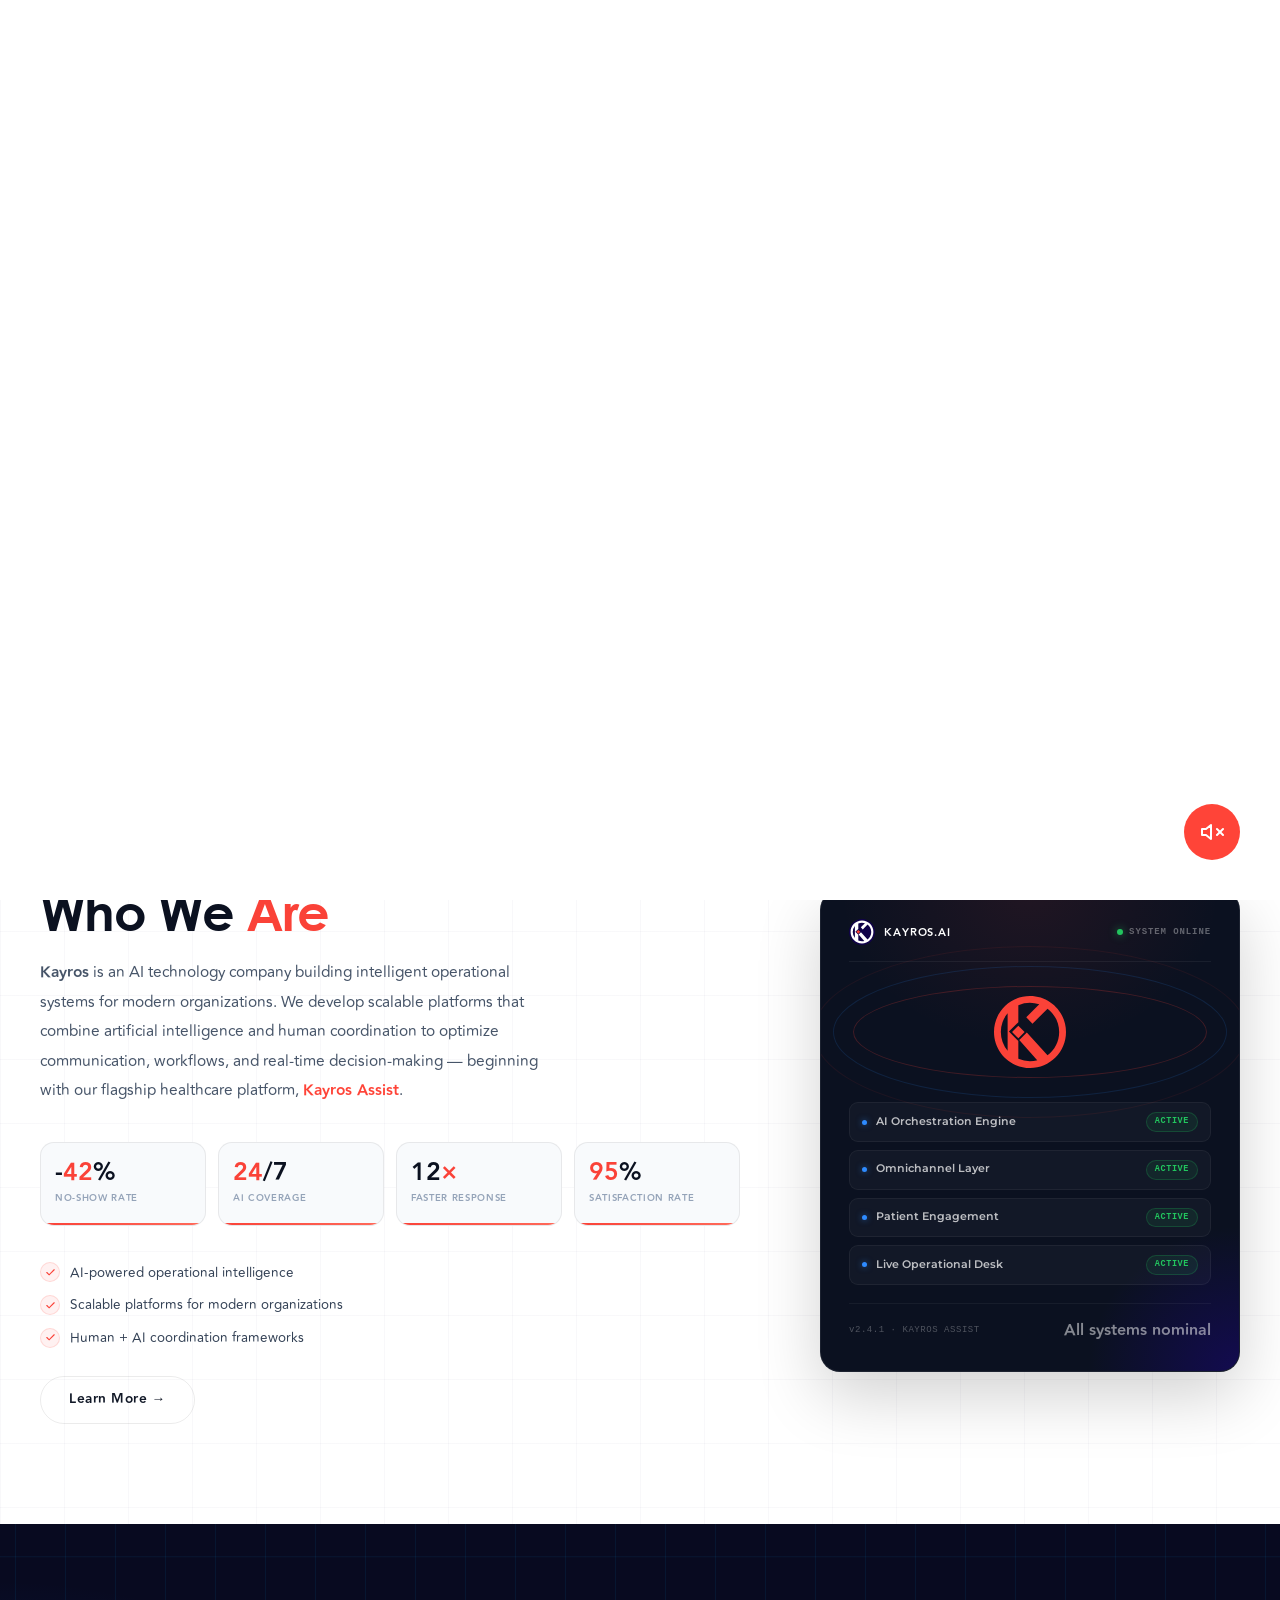
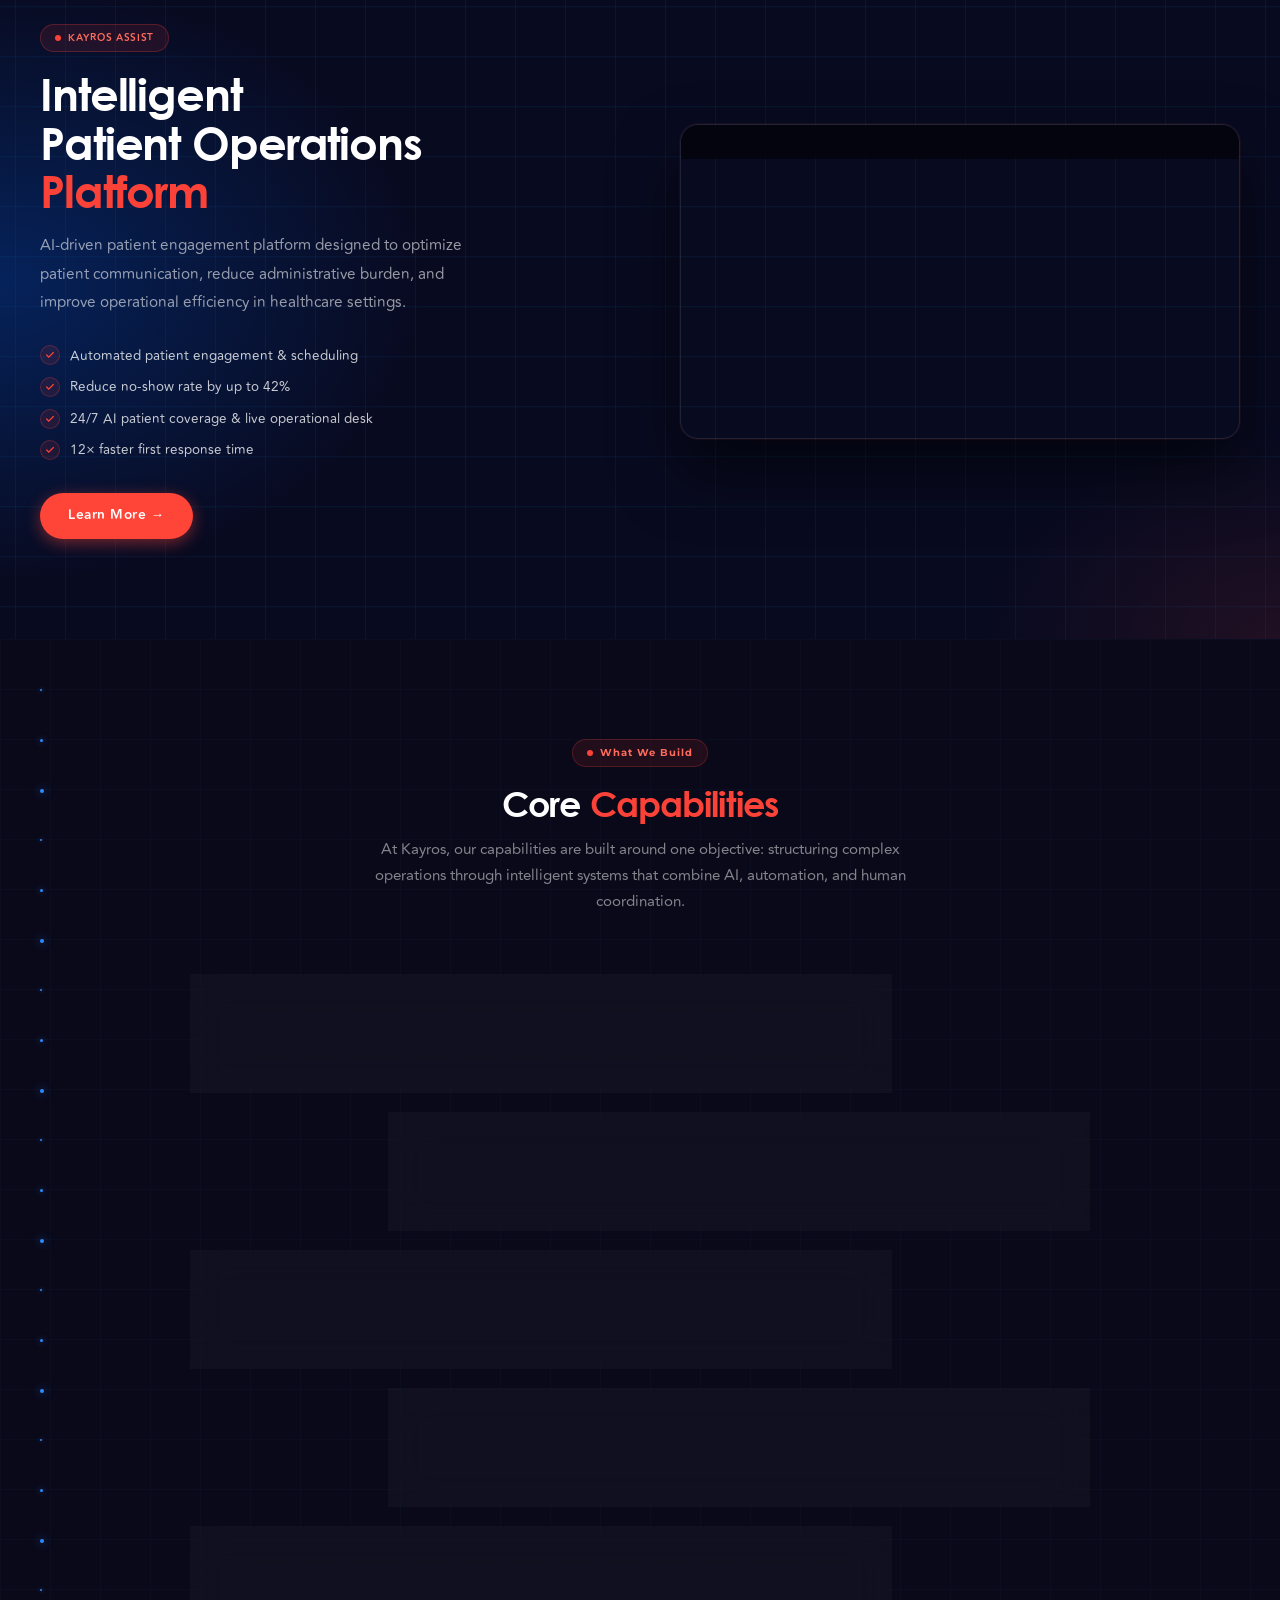
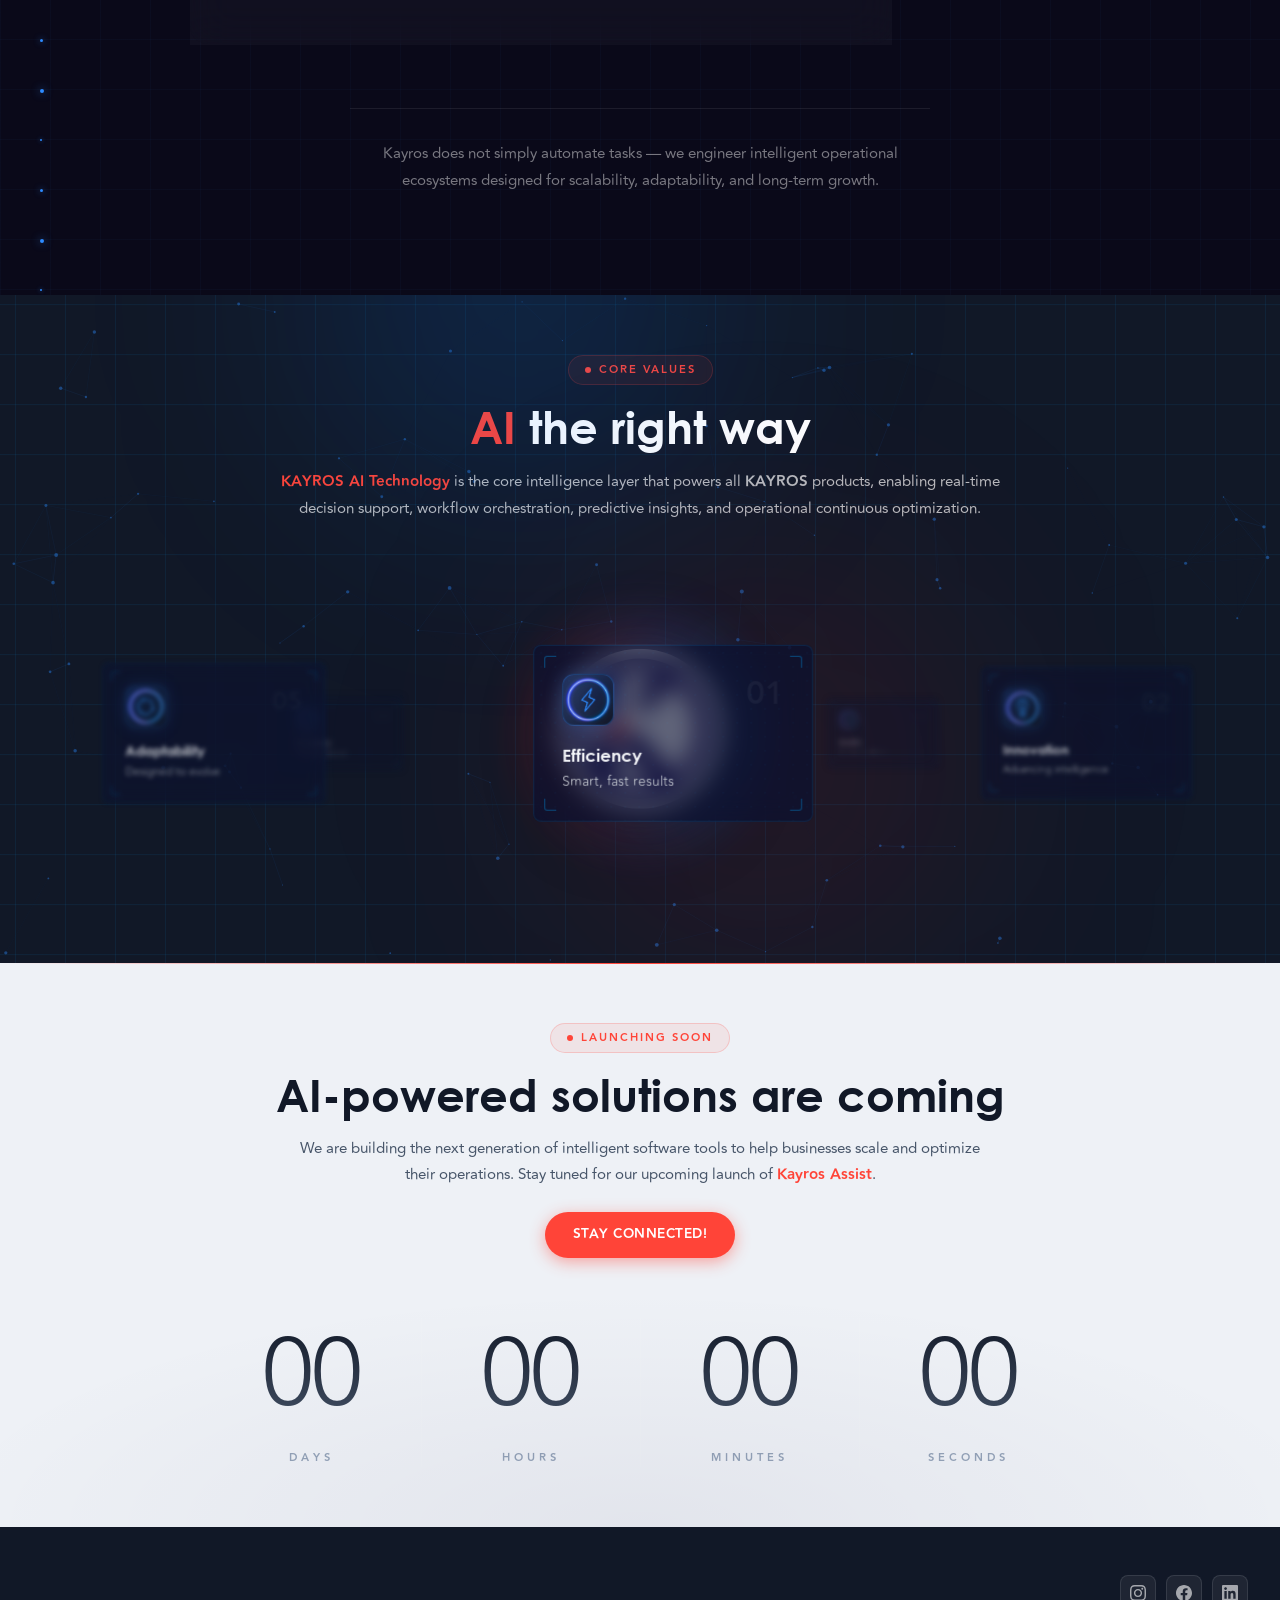
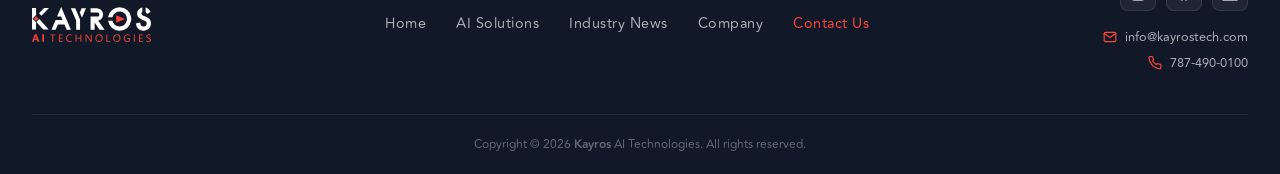
==== commit 30b1dd12: "Enhance UI components and implement page transitions for improved user experience" ====
--- a/index.html
+++ b/index.html
@@ -740,16 +740,15 @@
         <h2 class="modal-heading-white">
           Experience <strong class="text-brand-red">KAYROS AI Technology</strong>
         </h2>
-        <div class="modal-video-box">
-          <video autoplay loop muted playsinline>
-            <source
-              src="https://filedn.com/lLIlU7CohpVRHupQLWK1oYH/Kayros/Home/kayros%20intro.mp4"
-              type="video/mp4" />
-          </video>
-        </div>
-        <img src="https://f7n.edf.myftpupload.com/wp-content/uploads/2026/02/qr-linktree-kayros-2.png" class="modal-qr"
-          alt="QR Code" />
-        <p class="modal-scan-label">Scan to Connect</p>
+        <div class="modal-media-row">
+          <div class="modal-logo-box">
+            <img src="assets/logos/brand/logo-color.svg" alt="Kayros AI Technologies" />
+          </div>
+          <div class="modal-qr-group">
+            <img src="https://f7n.edf.myftpupload.com/wp-content/uploads/2026/02/qr-linktree-kayros-2.png" class="modal-qr" alt="QR Code" />
+            <p class="modal-scan-label">Scan to Connect</p>
+          </div>
+        </div>
       </div>
       <div class="modal-right">
         <h2><span>Contact Us</span></h2>
@@ -769,9 +768,9 @@
             <label>Phone *</label>
             <input type="tel" placeholder="+1 (787) 000-0000" required />
           </div>
-          <div class="form-group">
+          <div class="form-group modal-message-field">
             <label>Message *</label>
-            <textarea rows="3" placeholder="How can we help you?" required></textarea>
+            <textarea rows="3" placeholder="How can we help you?"></textarea>
           </div>
           <button type="submit" class="form-submit">Send Message →</button>
         </form>
--- a/css/styles.css
+++ b/css/styles.css
@@ -1218,21 +1218,26 @@
     transform: translateX(-50%);
 }
 
-.modal-video-box {
-    width: 90px;
-    height: 90px;
+.modal-logo-box {
+    width: 100px;
+    height: 100px;
     border-radius: 50%;
     overflow: hidden;
     border: 2px solid rgba(255, 255, 255, 0.15);
     position: relative;
     z-index: 2;
-    background: black;
-}
-
-.modal-video-box video {
+    background: #fff;
+    display: flex;
+    align-items: center;
+    justify-content: center;
+    padding: 12px;
+    flex-shrink: 0;
+}
+
+.modal-logo-box img {
     width: 100%;
     height: 100%;
-    object-fit: cover;
+    object-fit: contain;
 }
 
 .modal-qr {
@@ -1243,8 +1248,25 @@
     z-index: 2;
 }
 
+.modal-media-row {
+    display: flex;
+    align-items: center;
+    justify-content: center;
+    gap: 16px;
+    position: relative;
+    z-index: 2;
+    width: 100%;
+}
+
+.modal-qr-group {
+    display: flex;
+    flex-direction: column;
+    align-items: center;
+    gap: 6px;
+}
+
 .modal-scan-label {
-    font-size: 0.8rem;
+    font-size: 0.75rem;
     color: rgba(255, 255, 255, 0.6);
     position: relative;
     z-index: 2;
@@ -3878,8 +3900,8 @@
 
     .modal-box {
         grid-template-columns: 1fr;
-        max-height: 90vh;
-        background: #070034; /* var(--primary-blue) dark shade */
+        max-height: 95dvh;
+        background: #070034;
         color: white;
         border: 1px solid rgba(255, 255, 255, 0.1);
         overflow: hidden;
@@ -3888,38 +3910,86 @@
     }
 
     .modal-left {
-        padding: 30px 20px 0 !important;
+        padding: 20px 20px 12px !important;
         background: transparent !important;
-        text-align: left !important;
-        align-items: flex-start !important;
+        text-align: center !important;
+        align-items: center !important;
         flex-shrink: 0;
+        flex-direction: column !important;
+        gap: 10px !important;
     }
 
     .modal-left h2 {
-        font-size: 1.4rem !important;
-        text-align: left !important;
+        font-size: 1.1rem !important;
+        text-align: center !important;
         margin-bottom: 0;
+        line-height: 1.3 !important;
+    }
+
+    .modal-logo-box {
+        width: 60px !important;
+        height: 60px !important;
+    }
+
+    .modal-qr {
+        width: 66px !important;
+    }
+
+    .modal-scan-label {
+        font-size: 0.68rem !important;
     }
 
     .modal-right {
-        padding: 20px !important;
-        background: transparent !important;
-        color: rgba(255, 255, 255, 0.9) !important;
+        padding: 16px 20px 20px !important;
+        background: #fff !important;
+        color: var(--text-main) !important;
         flex: 1;
-        overflow-y: auto;
-    }
-
+        overflow: hidden;
+        border-radius: 0 0 24px 24px;
+    }
+
+    .modal-right h2,
     .modal-right p,
     .modal-right strong,
     .modal-right span:not(.news-tag),
     .modal-right li {
-        color: white !important;
-    }
-
-    .modal-right p {
-        font-size: 0.9rem !important;
-        line-height: 1.6 !important;
-        margin-bottom: 16px !important;
+        color: var(--text-main) !important;
+    }
+
+    .modal-right > p {
+        font-size: 0.8rem !important;
+        line-height: 1.4 !important;
+        margin-bottom: 10px !important;
+    }
+
+    .modal-right h2 {
+        font-size: 1.2rem !important;
+        margin-bottom: 4px !important;
+    }
+
+    .demo-form {
+        gap: 8px !important;
+    }
+
+    .form-group label {
+        font-size: 0.62rem !important;
+        margin-bottom: 2px !important;
+    }
+
+    .form-group input,
+    .form-group textarea,
+    .form-group select {
+        padding: 8px 12px !important;
+        font-size: 0.82rem !important;
+    }
+
+    .form-group.modal-message-field {
+        display: none;
+    }
+
+    .form-submit {
+        padding: 10px !important;
+        font-size: 0.85rem !important;
     }
 
     /* Keep mosaic background visible in the whole box */
@@ -4321,4 +4391,29 @@
     }
 }
 
-
+/* ============================================================
+   PAGE TRANSITIONS
+   Cross-document View Transitions API (Chrome/Edge 126+).
+   JS fallback in main.js handles Firefox/Safari.
+   ============================================================ */
+@view-transition {
+    navigation: auto;
+}
+
+@keyframes kx-page-out {
+    from { opacity: 1; transform: translateY(0); }
+    to   { opacity: 0; transform: translateY(-10px); }
+}
+
+@keyframes kx-page-in {
+    from { opacity: 0; transform: translateY(14px); }
+    to   { opacity: 1; transform: translateY(0); }
+}
+
+::view-transition-old(root) {
+    animation: kx-page-out 0.22s cubic-bezier(0.4, 0, 0.2, 1) both;
+}
+
+::view-transition-new(root) {
+    animation: kx-page-in 0.36s cubic-bezier(0.4, 0, 0.2, 1) both;
+}
--- a/css/hero-kx.css
+++ b/css/hero-kx.css
@@ -384,11 +384,22 @@
   }
 
   .kx-hero .logo-strip .marks {
-    gap: 20px;
+    gap: 16px;
+    flex-wrap: nowrap;
+    overflow-x: auto;
+    width: 100%;
+    -webkit-overflow-scrolling: touch;
+    scrollbar-width: none;
+  }
+
+  .kx-hero .logo-strip .marks::-webkit-scrollbar {
+    display: none;
   }
 
   .kx-hero .logo-strip .mark {
-    font-size: 13px;
+    font-size: 12px;
+    white-space: nowrap;
+    flex-shrink: 0;
   }
 }
 
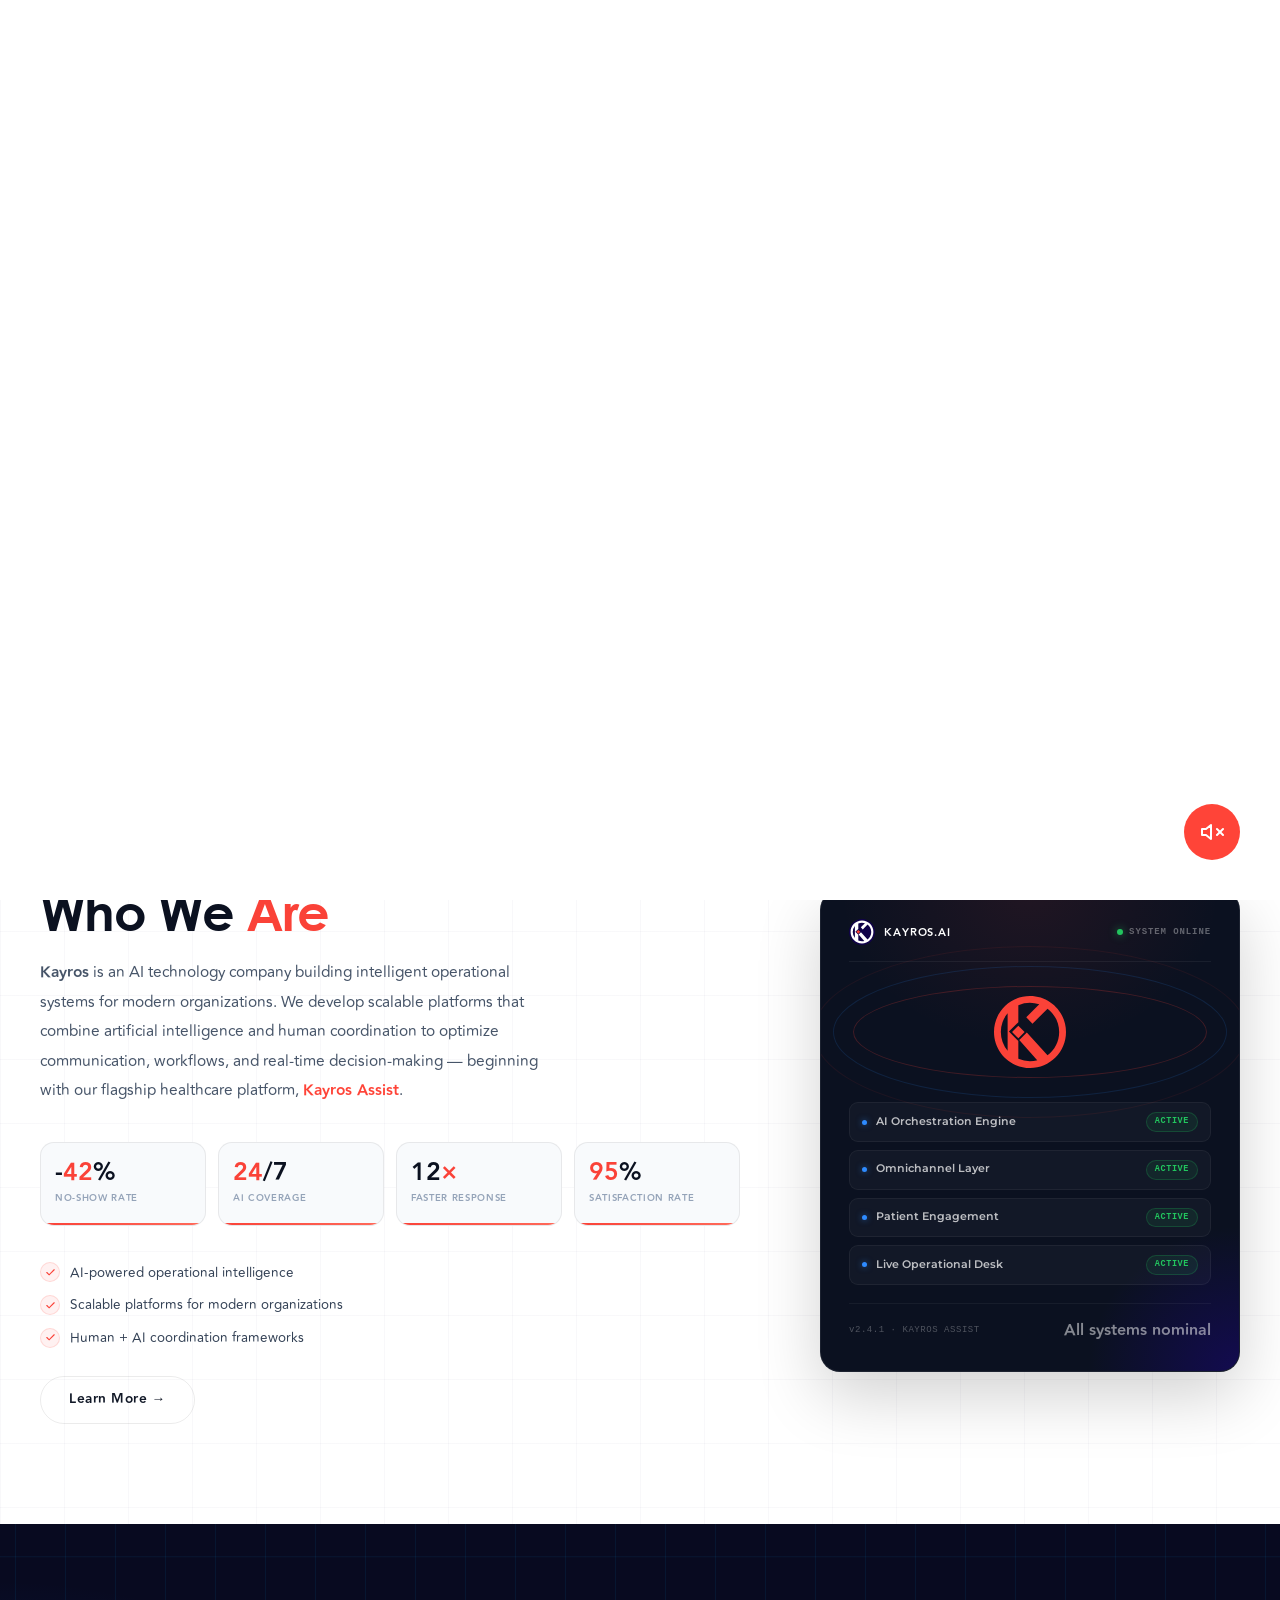
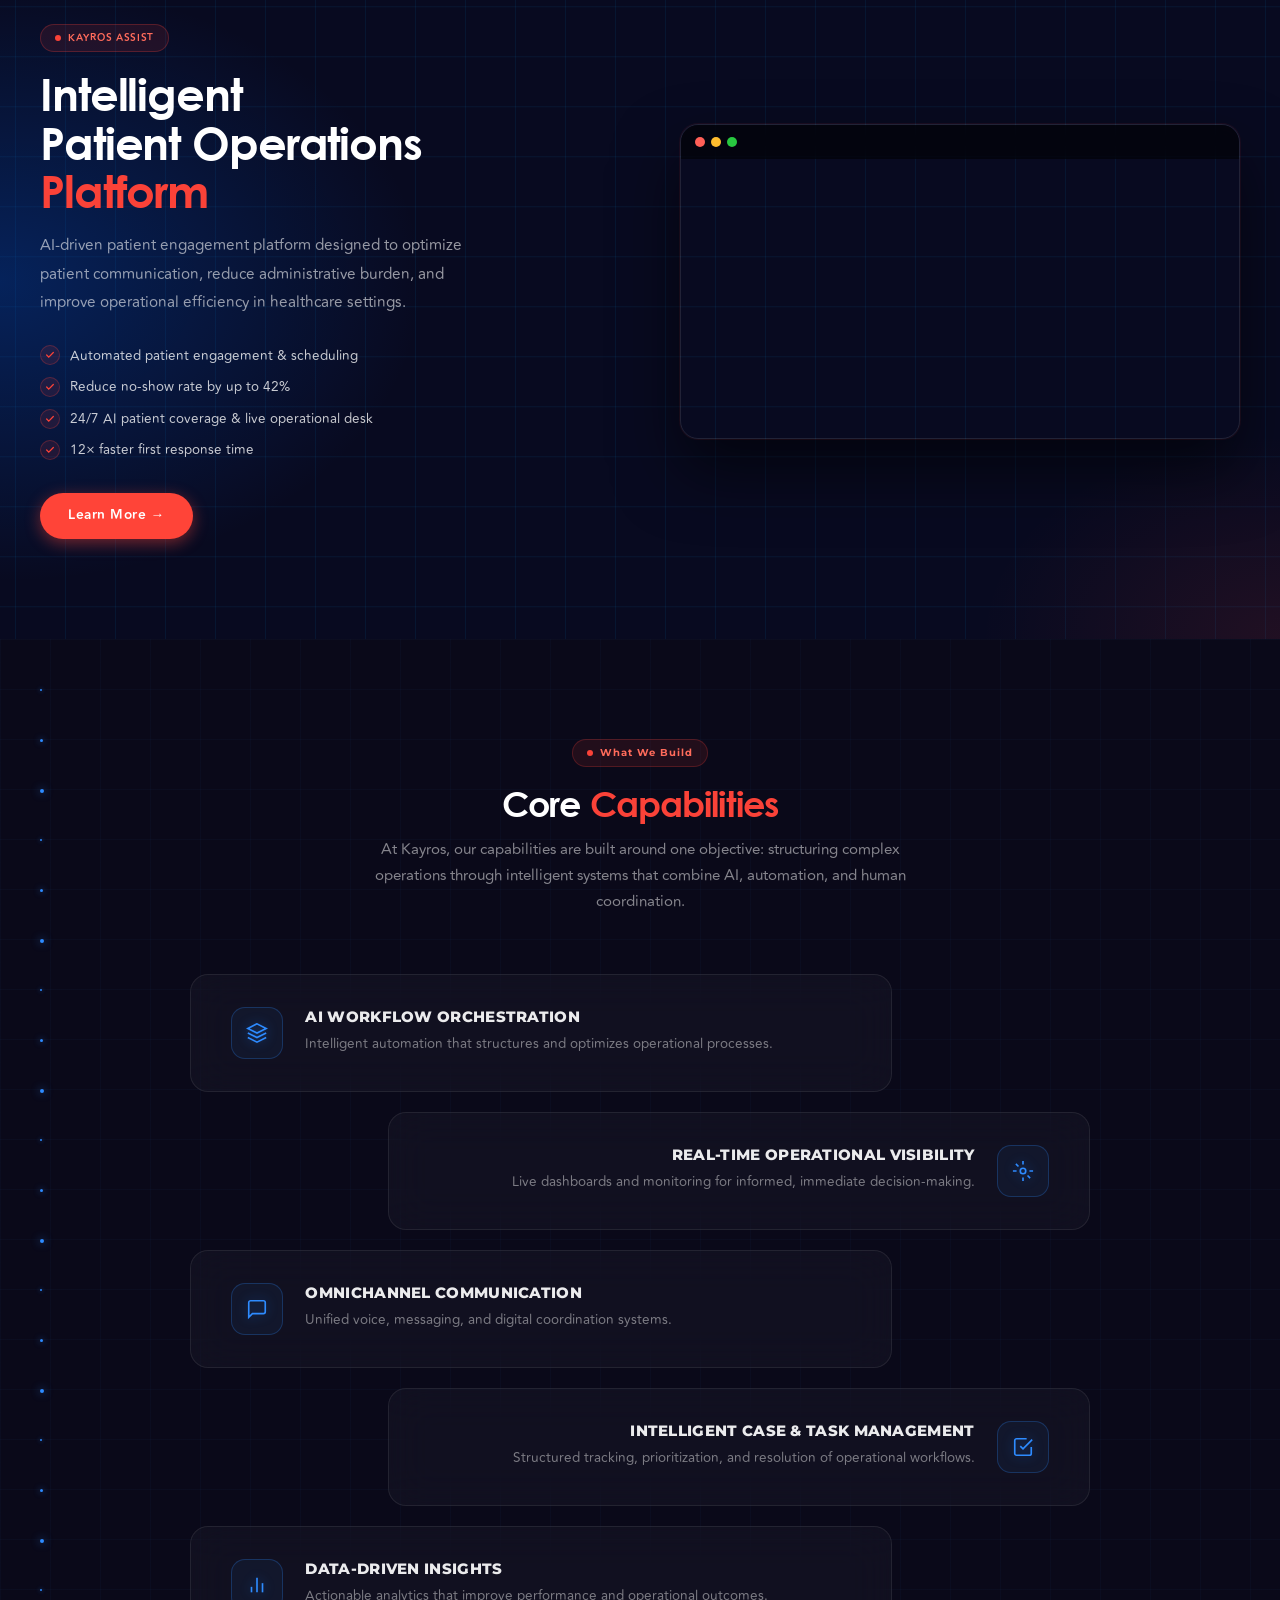
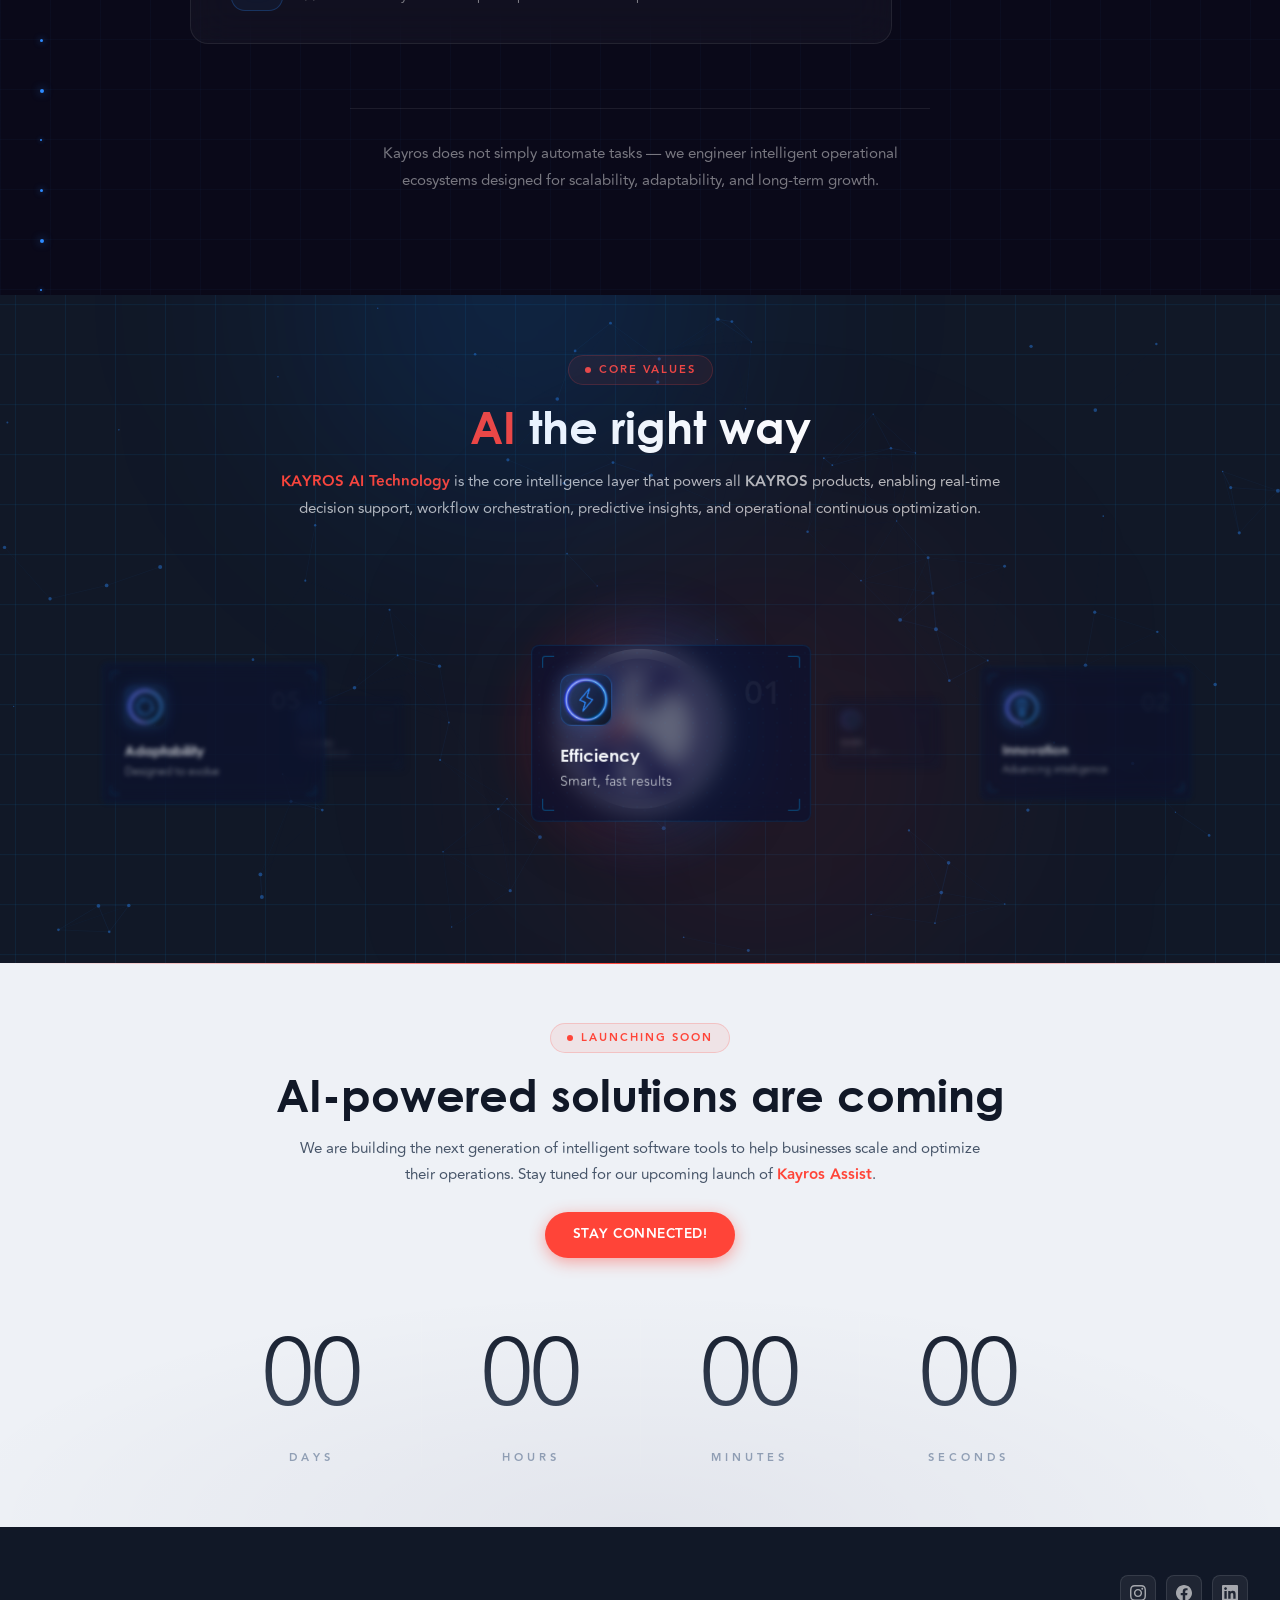
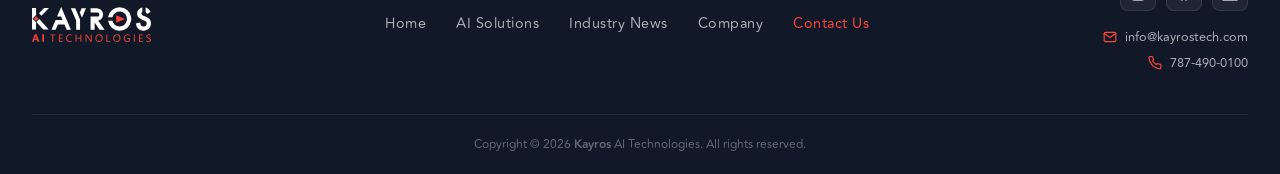
==== commit bd9a54d4: "Refactor code structure for improved readability and maintainability" ====
--- a/index.html
+++ b/index.html
@@ -155,58 +155,7 @@
 
           <!-- RIGHT: product showcase -->
           <div class="showcase">
-            <div class="hero-phone">
-              <div class="screen">
-                <div class="pheader">
-                  <div class="ph-logo">
-                    <img src="assets/logos/brand/logo-color.svg" alt="Kayros" />
-                    <span class="tag">ASSIST</span>
-                  </div>
-                  <div class="avt">A</div>
-                </div>
-                <div class="ptitle">Hola, Aileen</div>
-                <div class="psub">2 upcoming appointments</div>
-
-                <div class="pcard">
-                  <span class="ico ico--red">
-                    <svg viewBox="0 0 24 24" fill="none" stroke="currentColor" stroke-width="2" stroke-linecap="round"><rect x="3" y="6" width="18" height="14" rx="2"/><line x1="3" y1="10" x2="21" y2="10"/></svg>
-                  </span>
-                  <div class="body">
-                    <div class="t">Annual check-up</div>
-                    <div class="d">Tue · 10:30 AM</div>
-                  </div>
-                  <span class="pill ok">Confirmed</span>
-                </div>
-
-                <div class="pcard">
-                  <span class="ico ico--blue">
-                    <svg viewBox="0 0 24 24" fill="none" stroke="currentColor" stroke-width="2" stroke-linecap="round"><circle cx="12" cy="12" r="9"/><path d="M12 7v5l3 2"/></svg>
-                  </span>
-                  <div class="body">
-                    <div class="t">Lab results</div>
-                    <div class="d">Ready to review</div>
-                  </div>
-                  <span class="pill wait">New</span>
-                </div>
-
-                <div class="pcard">
-                  <span class="ico ico--green">
-                    <svg viewBox="0 0 24 24" fill="none" stroke="currentColor" stroke-width="2" stroke-linecap="round" stroke-linejoin="round"><path d="M3 12h3l3-8 4 16 3-8h5"/></svg>
-                  </span>
-                  <div class="body">
-                    <div class="t">Heart rate</div>
-                    <div class="d">72 bpm · resting</div>
-                  </div>
-                </div>
-
-                <div class="cta-row">
-                  <button class="pcta">
-                    <svg viewBox="0 0 24 24" fill="none" stroke="currentColor" stroke-width="2" stroke-linecap="round"><rect x="3" y="6" width="18" height="14" rx="2"/><line x1="3" y1="10" x2="21" y2="10"/></svg>
-                    Book new visit
-                  </button>
-                </div>
-              </div>
-            </div>
+            <img src="assets/Hero/Mockup_Movil.webp" alt="Kayros Assist Live Desk" class="hero-mockup-img" />
 
             <!-- Floating chips -->
             <div class="hero-chip hero-chip-1">
--- a/css/hero-kx.css
+++ b/css/hero-kx.css
@@ -169,79 +169,13 @@
   background: radial-gradient(circle at 50% 50%, rgba(74, 122, 255, 0.35) 0%, transparent 60%);
   filter: blur(20px); z-index: 0;
 }
-.kx-hero .hero-phone {
+.kx-hero .hero-mockup-img {
   position: relative; z-index: 3;
-  width: 280px; height: 580px;
-  background: #0D0D18; border-radius: 44px;
-  border: 8px solid #1A1A28;
-  box-shadow:
-    inset 0 0 0 1.5px rgba(255,255,255,0.06),
-    0 40px 80px rgba(0,0,0,0.5),
-    0 0 0 1px rgba(110, 156, 255, 0.20),
-    0 0 60px rgba(74, 122, 255, 0.25);
-  overflow: hidden; padding: 8px;
-}
-.kx-hero .hero-phone::before {
-  content: ""; position: absolute; top: 14px; left: 50%; transform: translateX(-50%);
-  width: 100px; height: 28px; background: #0D0D18; border-radius: 0 0 16px 16px; z-index: 5;
-}
-.kx-hero .hero-phone .screen {
-  width: 100%; height: 100%; border-radius: 36px;
-  background: linear-gradient(180deg, #F9FAFB 0%, #F2F4F8 100%);
-  padding: 44px 16px 16px; display: flex; flex-direction: column; gap: 10px;
-  position: relative;
-}
-.kx-hero .hero-phone .pheader {
-  display: flex; align-items: center; justify-content: space-between;
-  padding: 0 4px 10px;
-}
-.kx-hero .hero-phone .pheader .ph-logo { display: flex; flex-direction: column; }
-.kx-hero .hero-phone .pheader .ph-logo img { height: 16px; align-self: flex-start; }
-.kx-hero .hero-phone .pheader .ph-logo .tag {
-  font-family: 'Century Gothic', sans-serif; font-weight: 700; font-size: 8px;
-  color: #FA4238; letter-spacing: 0.22em; margin-top: 2px;
-}
-.kx-hero .hero-phone .pheader .avt {
-  width: 28px; height: 28px; border-radius: 50%; background: #100249;
-  display: flex; align-items: center; justify-content: center; color: #fff;
-  font-family: var(--font-display); font-weight: 700; font-size: 11px;
-}
-.kx-hero .hero-phone .ptitle {
-  font-family: var(--font-display); font-weight: 700; font-size: 15px;
-  color: #0F0A1F; padding: 0 4px; letter-spacing: -0.01em; line-height: 1.1;
-}
-.kx-hero .hero-phone .psub {
-  font-family: var(--font-body); font-size: 11px; color: #6D6E71;
-  padding: 0 4px 6px;
-}
-.kx-hero .hero-phone .pcard {
-  background: #fff; border-radius: 14px; padding: 12px;
-  display: flex; align-items: center; gap: 10px;
-  box-shadow: 0 2px 8px rgba(16,2,73,0.06);
-}
-.kx-hero .hero-phone .pcard .ico {
-  width: 32px; height: 32px; border-radius: 9px;
-  display: flex; align-items: center; justify-content: center; flex-shrink: 0;
-}
-.kx-hero .hero-phone .pcard .ico svg { width: 16px; height: 16px; }
-.kx-hero .hero-phone .pcard .body { flex: 1; min-width: 0; }
-.kx-hero .hero-phone .pcard .t { font-family: var(--font-body); font-weight: 700; font-size: 11px; color: #0F0A1F; }
-.kx-hero .hero-phone .pcard .d { font-family: var(--font-body); font-size: 10px; color: #6D6E71; margin-top: 1px; }
-.kx-hero .hero-phone .pcard .pill {
-  font-family: var(--font-body); font-weight: 700; font-size: 9px;
-  letter-spacing: 0.05em; text-transform: uppercase;
-  padding: 3px 7px; border-radius: 999px;
-}
-.kx-hero .hero-phone .pcard .pill.ok { background: #DCFCE7; color: #166534; }
-.kx-hero .hero-phone .pcard .pill.wait { background: #FEF3C7; color: #92400E; }
-.kx-hero .hero-phone .cta-row { margin-top: auto; }
-.kx-hero .hero-phone .cta-row .pcta {
-  width: 100%; padding: 12px; border-radius: 12px;
-  display: flex; align-items: center; justify-content: center; gap: 6px;
-  font-family: var(--font-body); font-weight: 700; font-size: 12px;
-  background: #FA4238; color: #fff; border: 0;
-}
-.kx-hero .hero-phone .cta-row svg { width: 14px; height: 14px; }
+  height: 100%; width: auto; max-height: 560px;
+  display: block;
+  border-radius: 48px;
+  filter: drop-shadow(0 40px 60px rgba(0,0,0,0.55)) drop-shadow(0 0 40px rgba(74,122,255,0.22));
+}
 
 /* Floating chips around phone */
 .kx-hero .hero-chip {
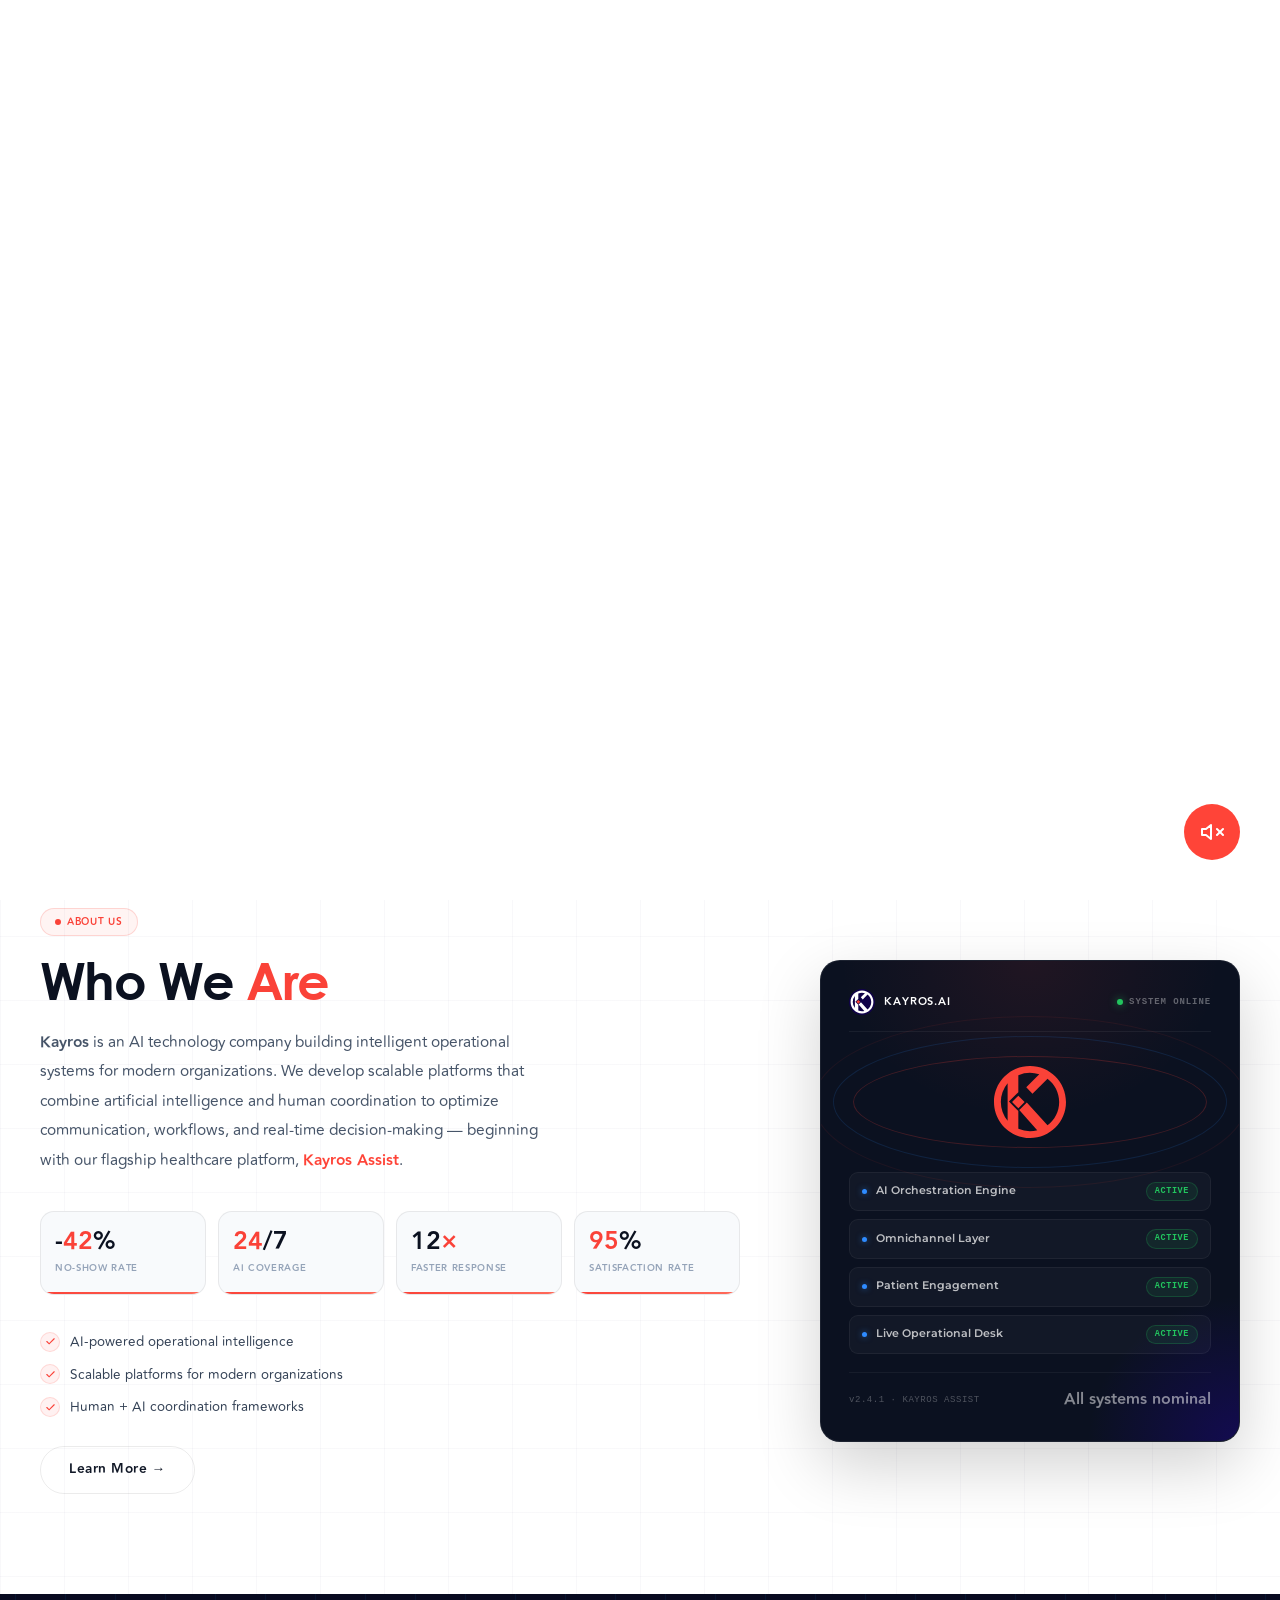
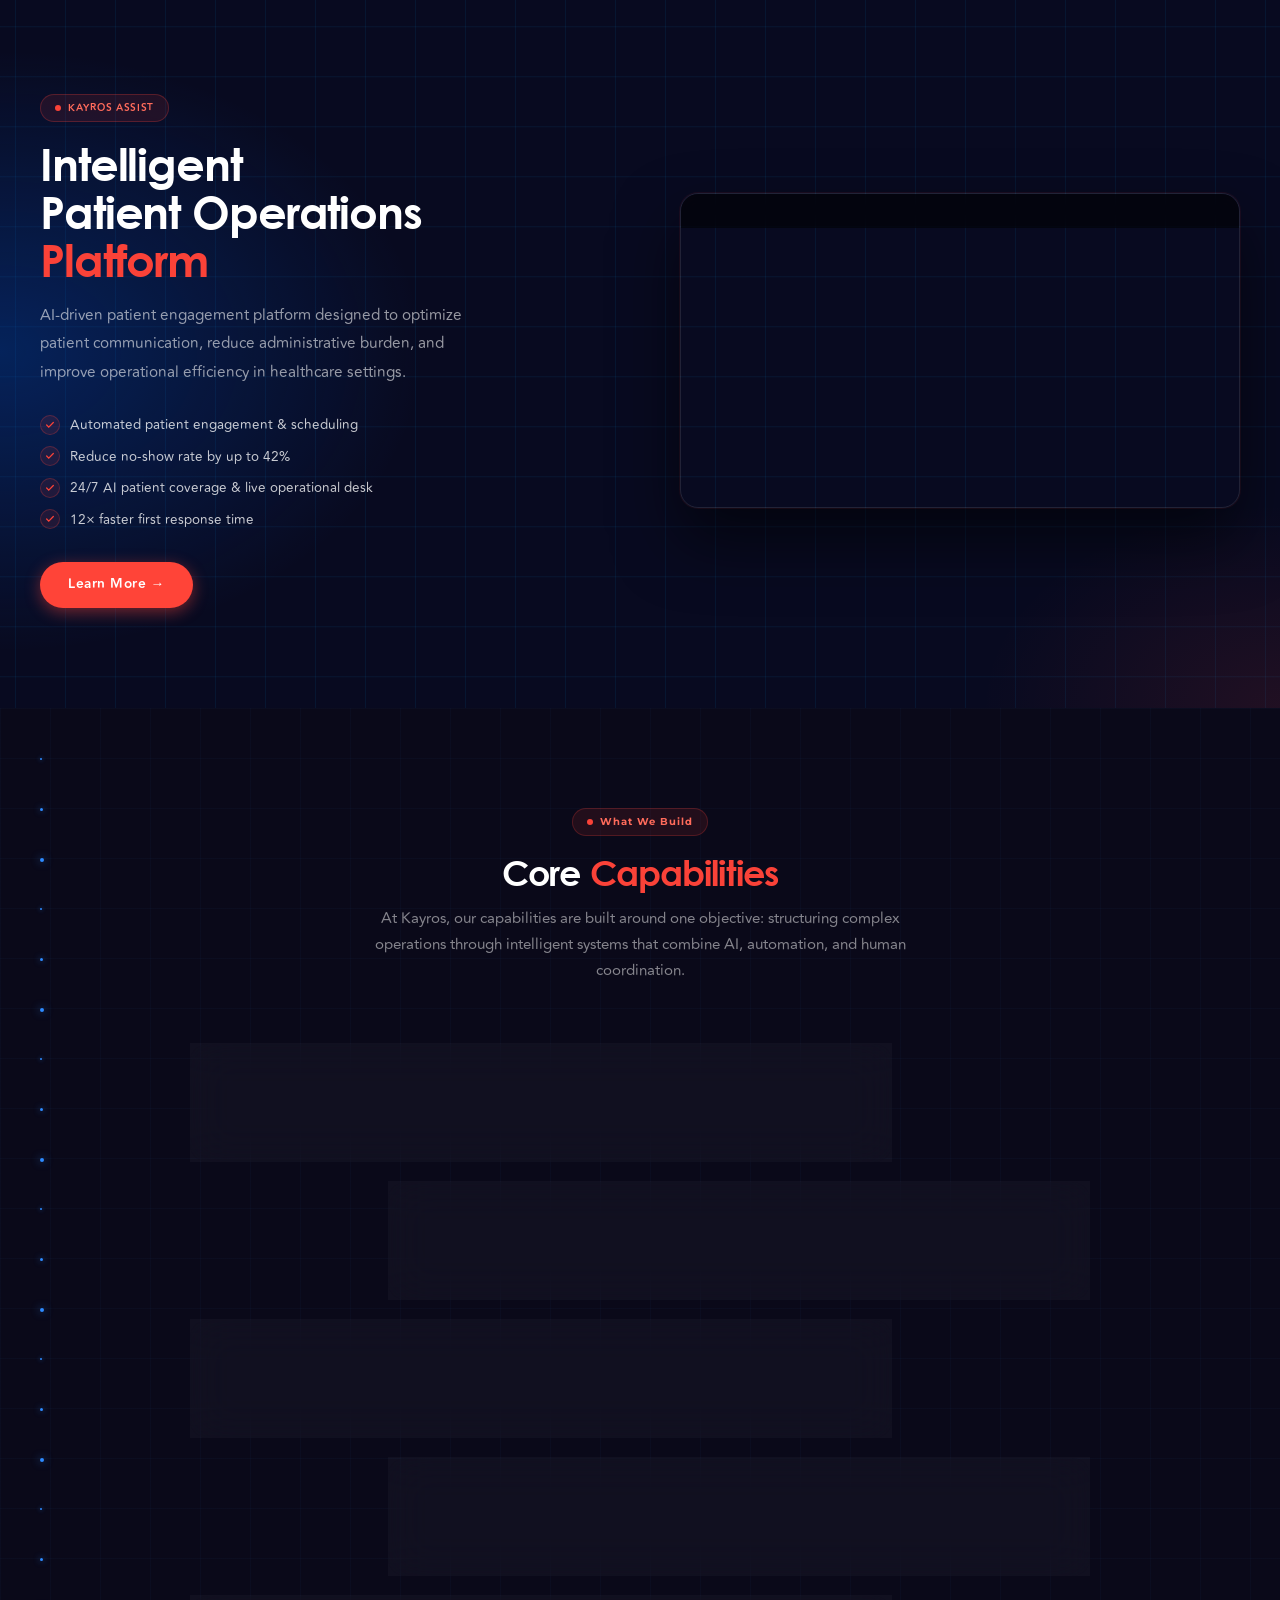
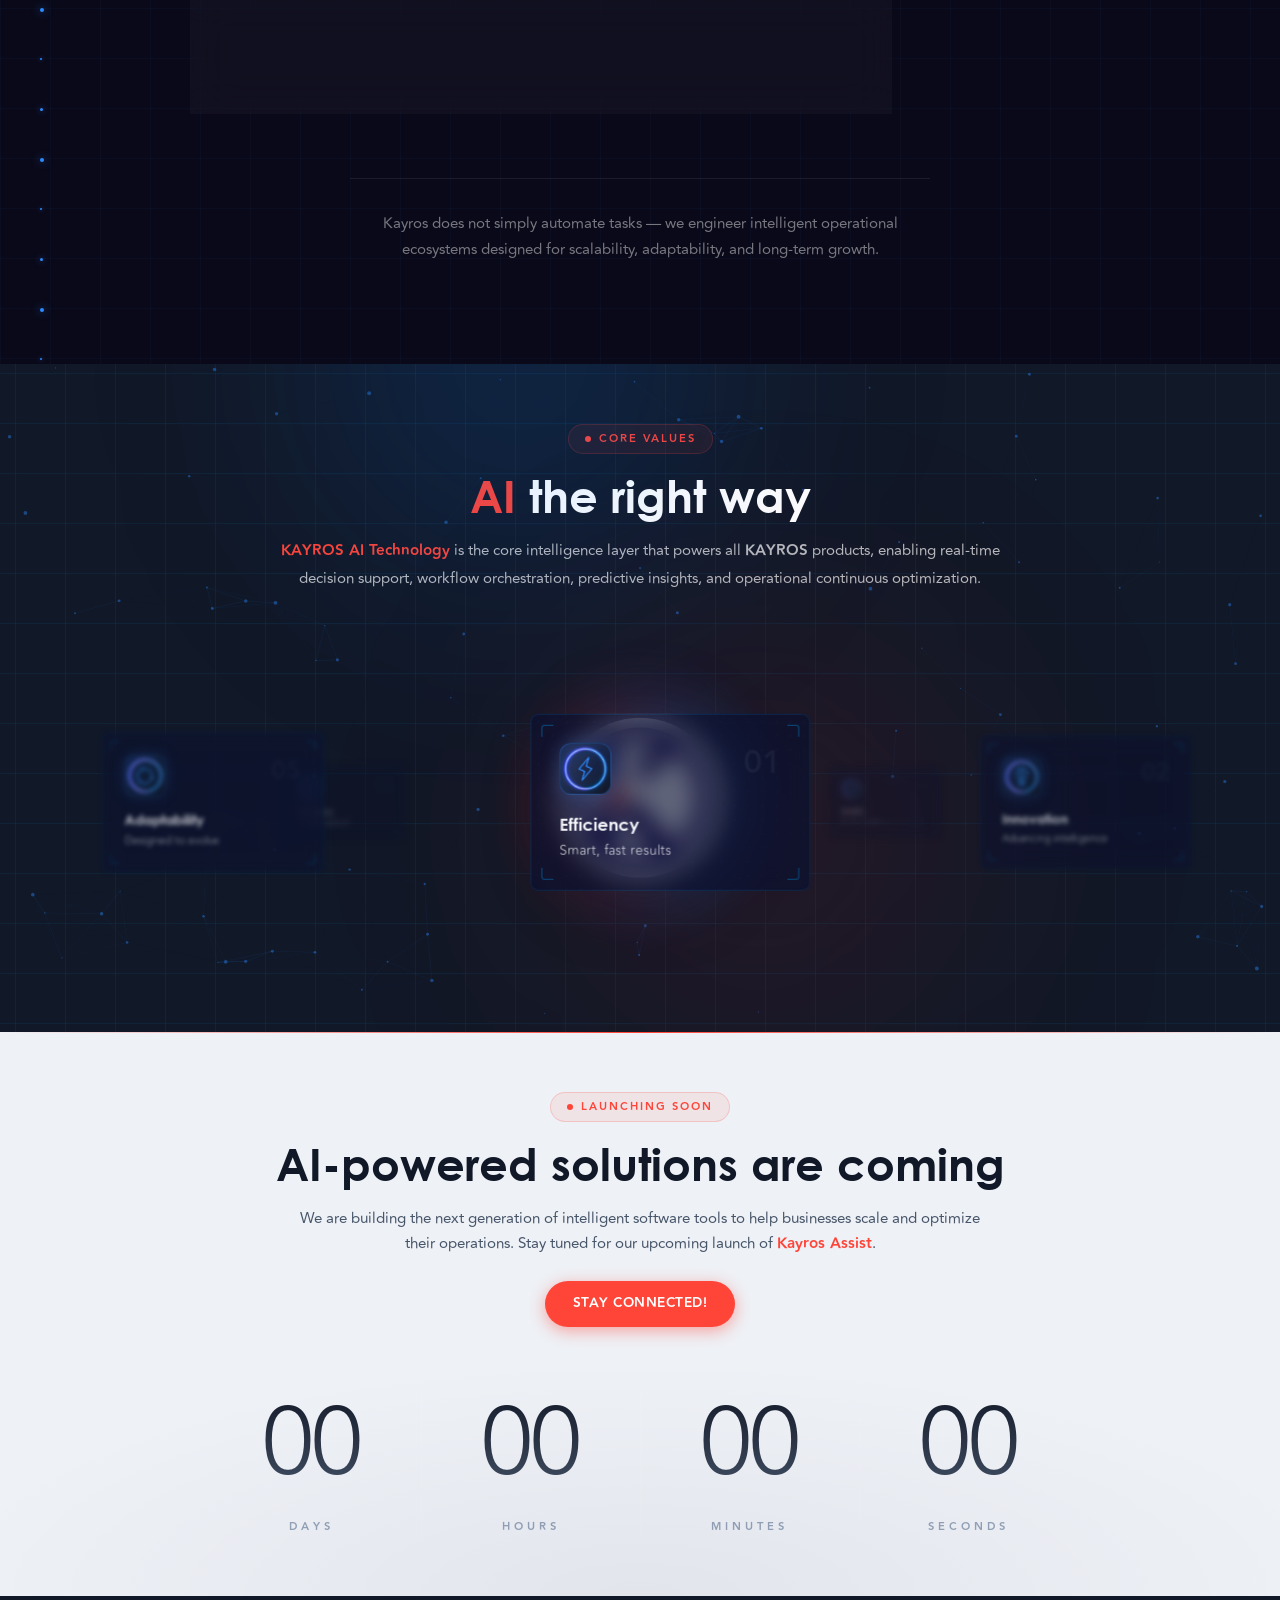
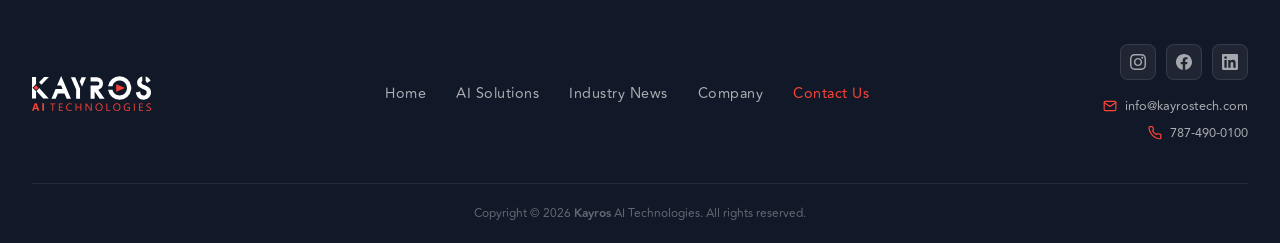
==== commit 00acf802: "Remove outdated beta notice and logo strip for cleaner presentation" ====
--- a/index.html
+++ b/index.html
@@ -112,11 +112,6 @@
         <div class="row">
           <!-- LEFT: copy -->
           <div>
-            <div class="eyebrow">
-              <span class="dot"></span>
-              <span>Now in private beta · Kayros Assist</span>
-            </div>
-
             <h1>
               Intelligent Operational Infrastructure<br />
               <span class="acc">Transforming Business Through Smarter Software</span>
@@ -184,17 +179,6 @@
           </div>
         </div>
 
-        <!-- Logo strip — social proof -->
-        <div class="logo-strip">
-          <span class="lab">Trusted by forward-looking medical offices</span>
-          <div class="marks">
-            <span class="mark">Clínica Aurora</span>
-            <span class="mark">Sunrise Health</span>
-            <span class="mark">MedFlow Co.</span>
-            <span class="mark">Sano+</span>
-            <span class="mark">Vértice Salud</span>
-          </div>
-        </div>
       </div>
     </section>
 
--- a/css/hero-kx.css
+++ b/css/hero-kx.css
@@ -161,7 +161,7 @@
 
 /* ── RIGHT: product showcase ─────────────────────────────────── */
 .kx-hero .showcase {
-  position: relative; aspect-ratio: 4/5; max-height: 520px; min-height: 400px;
+  position: relative;
   display: flex; align-items: center; justify-content: center;
 }
 .kx-hero .showcase::before {
@@ -171,10 +171,10 @@
 }
 .kx-hero .hero-mockup-img {
   position: relative; z-index: 3;
-  height: 100%; width: auto; max-height: 560px;
+  width: 100%; max-width: 320px; height: auto;
   display: block;
   border-radius: 48px;
-  filter: drop-shadow(0 40px 60px rgba(0,0,0,0.55)) drop-shadow(0 0 40px rgba(74,122,255,0.22));
+  filter: drop-shadow(0 32px 56px rgba(0,0,0,0.55)) drop-shadow(0 0 36px rgba(74,122,255,0.22));
 }
 
 /* Floating chips around phone */
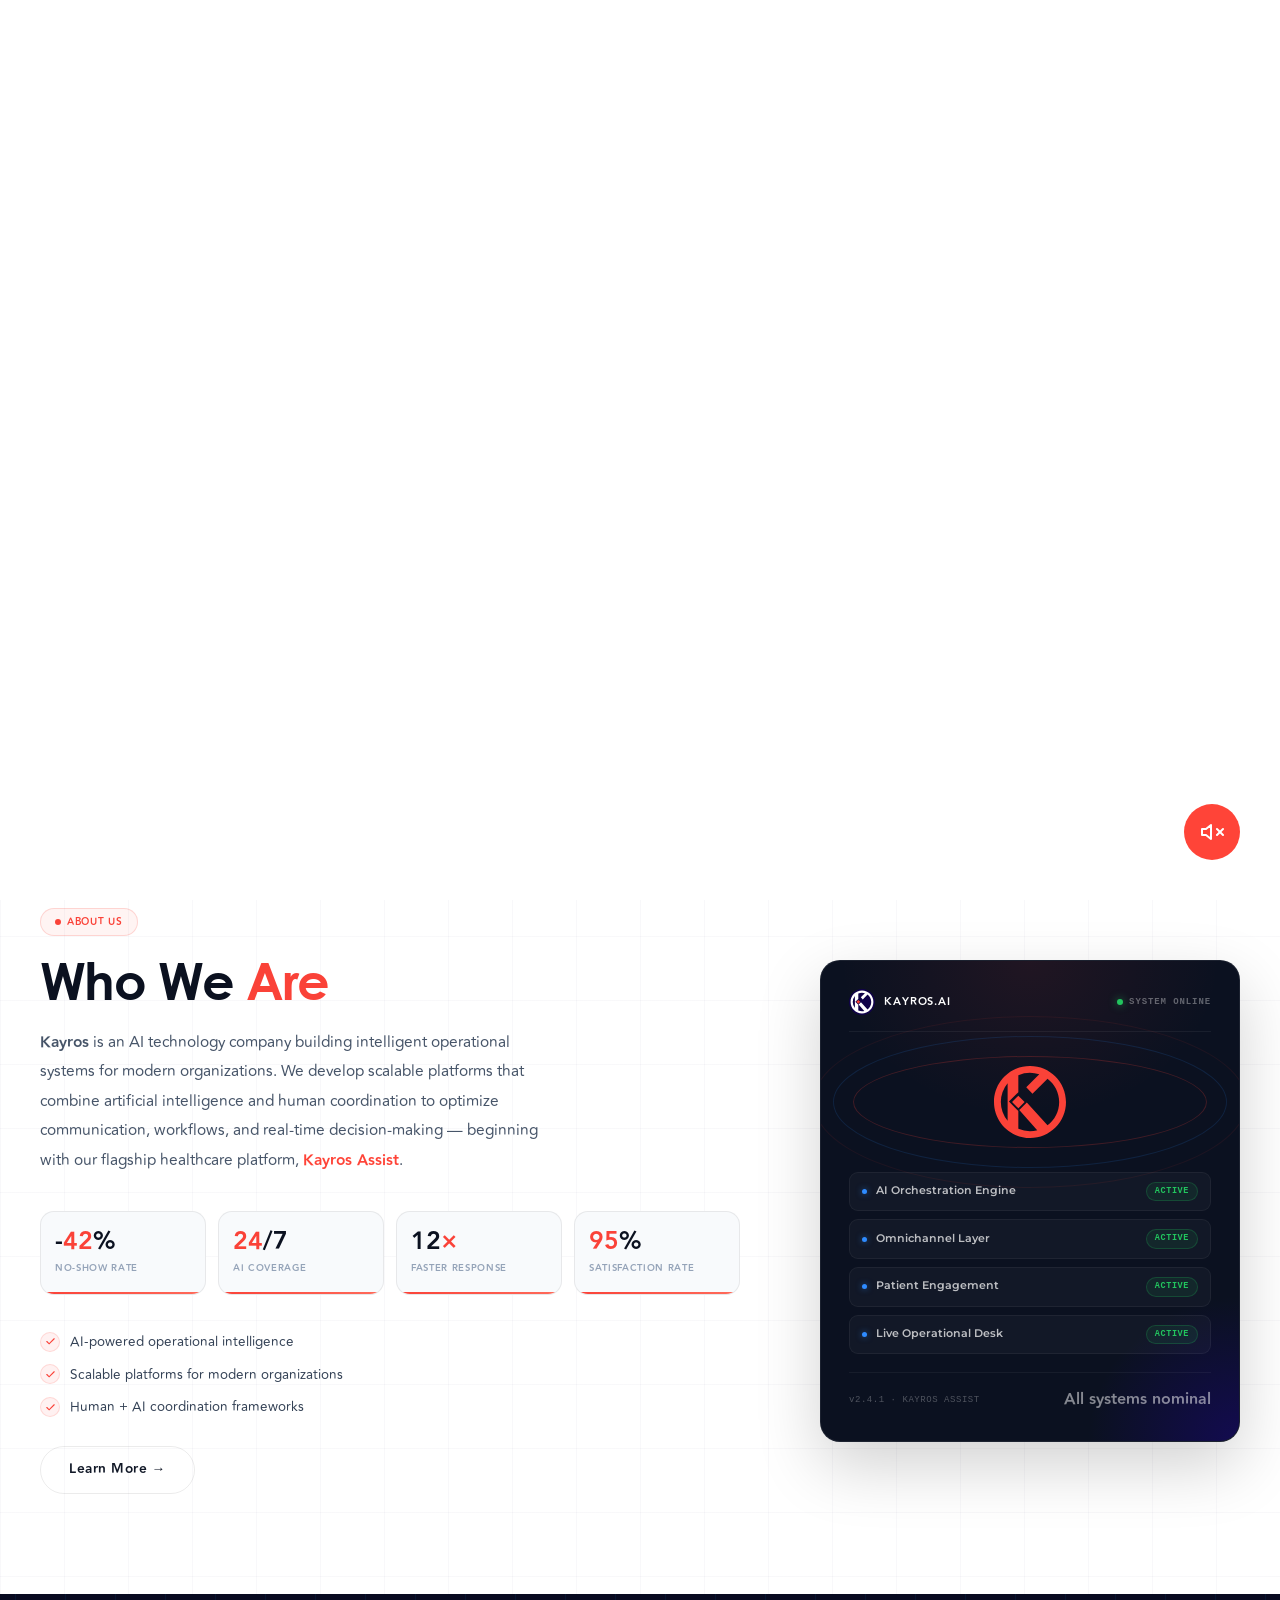
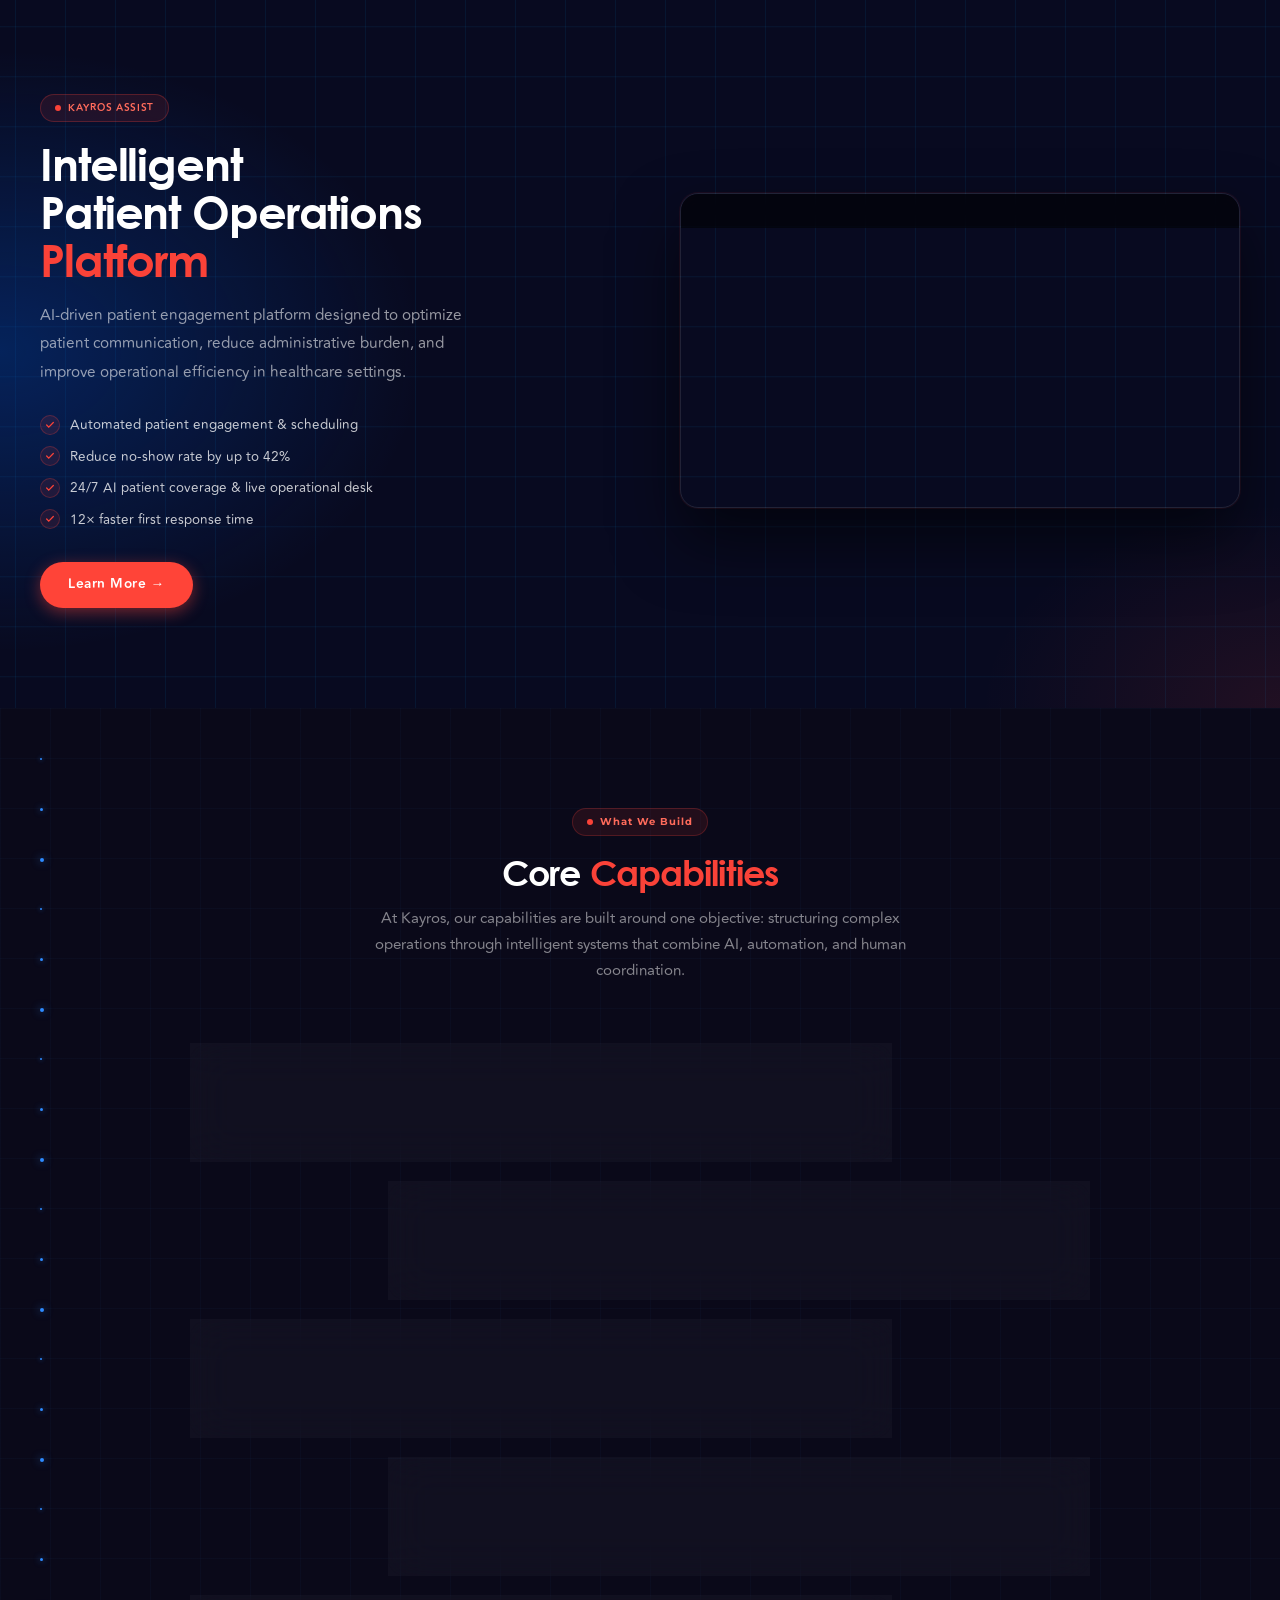
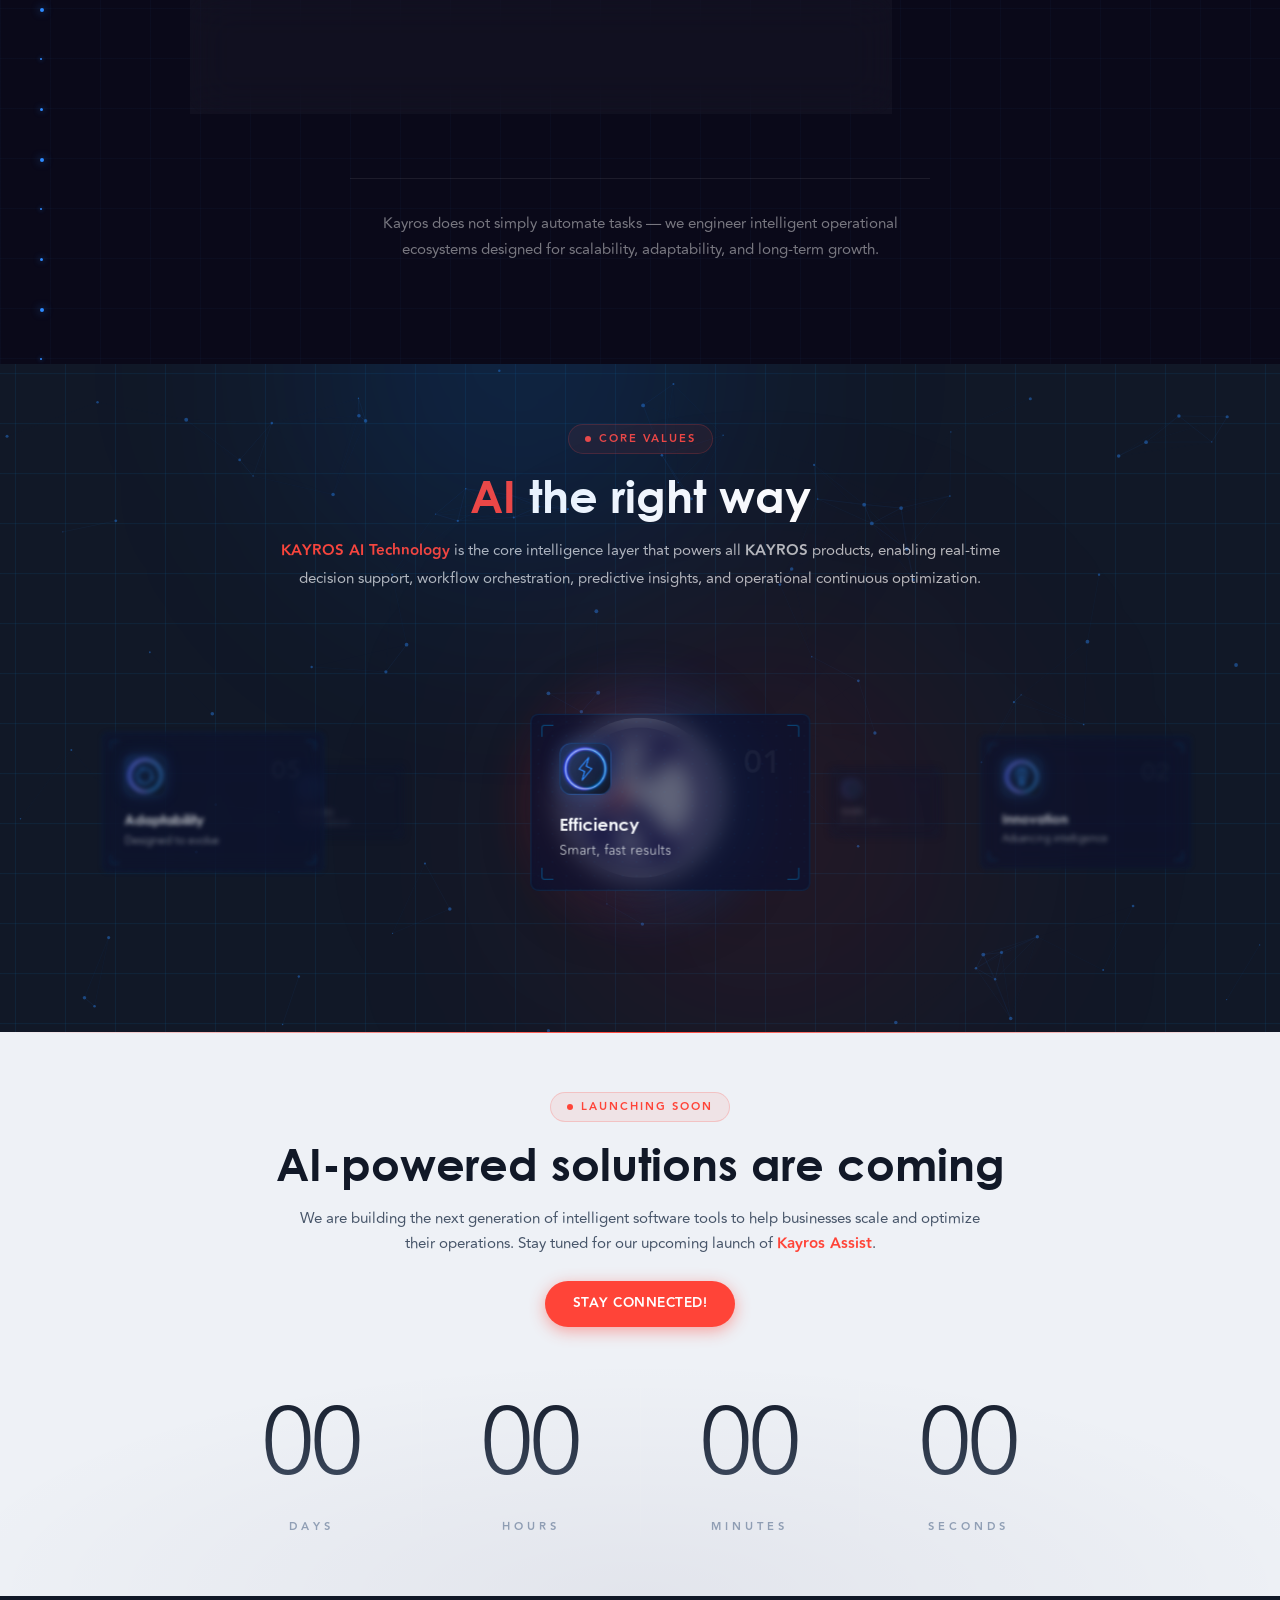
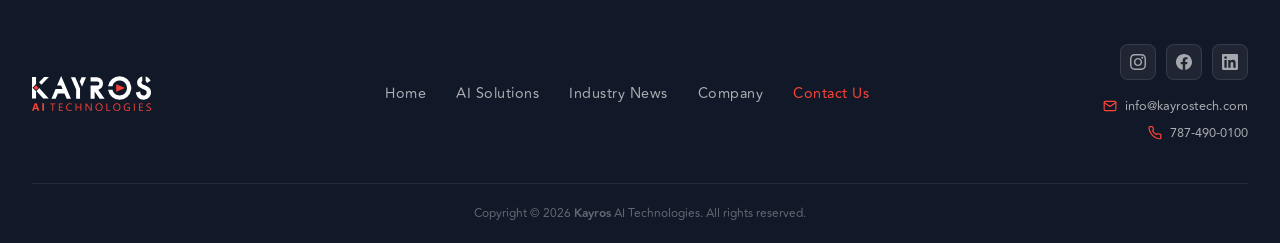
==== commit 510782da: "Contact Us copy" ====
--- a/index.html
+++ b/index.html
@@ -123,7 +123,7 @@
             </p>
 
             <div class="ctas">
-              <a href="contact.html" class="btn-primary">Contact us →</a>
+              <a href="contact.html" class="btn-primary">Contact Us →</a>
               <button class="btn-ghost" onclick="openModal()">
                 <span class="play">
                   <svg viewBox="0 0 12 12"><polygon points="3,2 10,6 3,10" /></svg>
